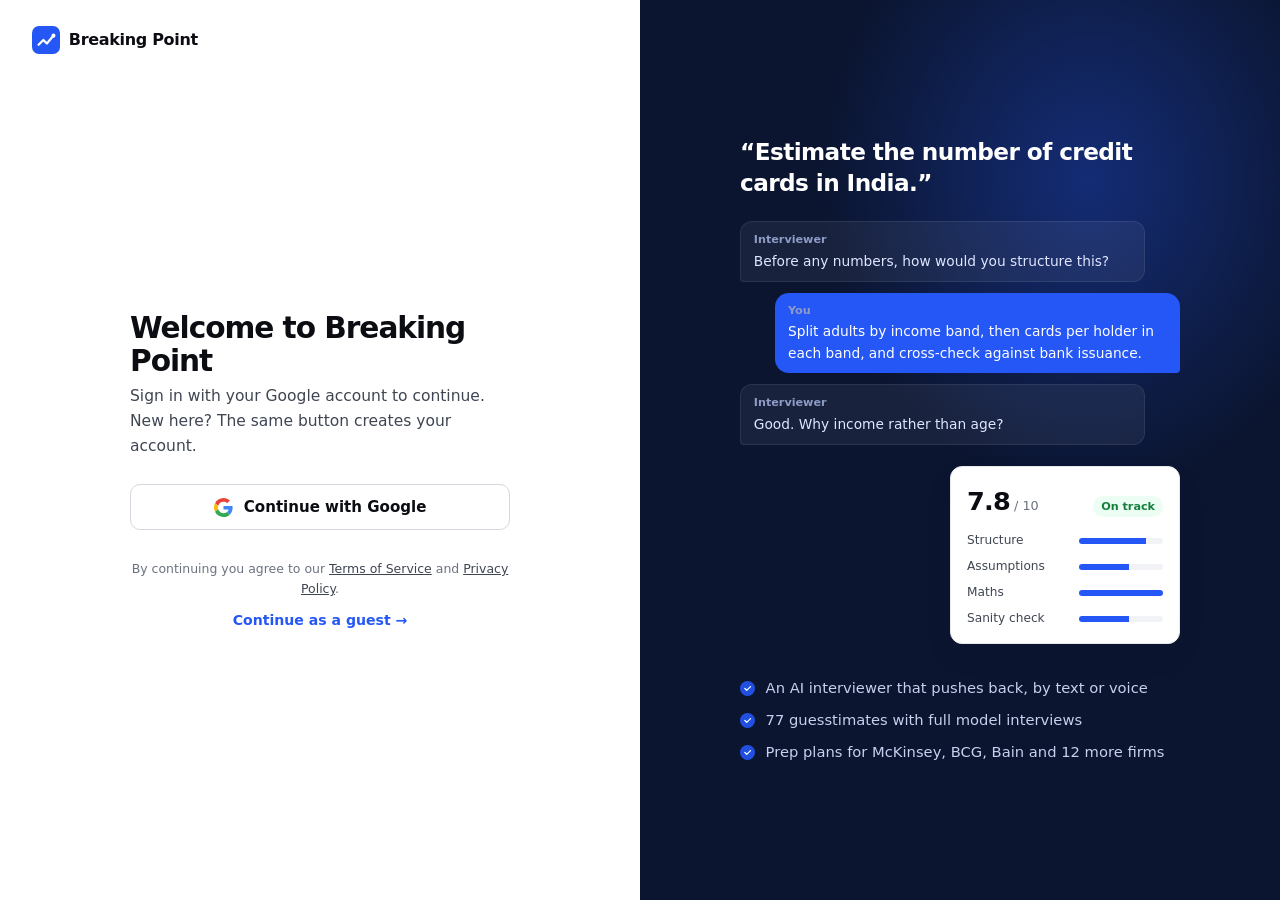
==== index.html @ 8d7461c3 "Add Privacy Policy and Terms of Service pages Public pages (no sign-in needed) for Google's OAuth br" ====
<!doctype html>
<html lang="en">
<head>
  <meta charset="utf-8">
  <meta name="viewport" content="width=device-width, initial-scale=1">
  <title>Breaking Point · Consulting Case Prep</title>
  <meta name="description" content="Learn, practise and rehearse consulting guesstimates, with an AI interviewer powered by your own Gemini API key.">
  <link rel="icon" href="img/favicon.svg" type="image/svg+xml">
  <link rel="stylesheet" href="css/style.css?v=19">
  <script>document.documentElement.classList.add("auth-pending");</script>
  <script src="js/update.js?v=19"></script>
  <script src="js/config.js?v=19"></script>
  <script src="js/track.js?v=19"></script>
</head>
<body>

<header class="site-header">
  <div class="wrap">
    <a class="brand" href="#learn" aria-label="Breaking Point home"><svg class="brand-mark" viewBox="0 0 32 32" aria-hidden="true"><rect width="32" height="32" rx="8" fill="#2457f5"/><path d="M7.5 21.5l5.5-5.5 4 4 7.5-9" fill="none" stroke="#fff" stroke-width="2.6" stroke-linecap="round" stroke-linejoin="round"/><circle cx="24.5" cy="11" r="2.3" fill="#fff"/></svg><span class="brand-name">Breaking Point</span></a>
    <nav class="tabs" aria-label="Sections">
      <a href="#learn" data-tab="learn">Home</a>
      <a href="#bank" data-tab="bank">Questions</a>
      <a href="#ai" data-tab="ai">AI Interview</a>
      <a href="#drill" data-tab="drill">Maths</a>
      <a href="#firms" data-tab="firms">Firms</a>
      <a href="#progress" data-tab="progress">Progress</a>
    </nav>
    <a class="btn header-cta" href="#ai">Start practising</a>
    <div class="user-slot" id="user-slot"></div>
  </div>
</header>

<!-- ============================================================
     SIGN IN / CREATE ACCOUNT (shown before the app; see js/auth.js)
     ============================================================ -->
<section class="auth" id="auth" hidden aria-labelledby="auth-title">
  <div class="auth-main">
    <a class="auth-brand" href="#learn"><svg class="brand-mark" viewBox="0 0 32 32" aria-hidden="true"><rect width="32" height="32" rx="8" fill="#2457f5"/><path d="M7.5 21.5l5.5-5.5 4 4 7.5-9" fill="none" stroke="#fff" stroke-width="2.6" stroke-linecap="round" stroke-linejoin="round"/><circle cx="24.5" cy="11" r="2.3" fill="#fff"/></svg>Breaking Point</a>
    <div class="auth-card">
      <div id="auth-start">
        <h1 id="auth-title">Welcome back</h1>
        <p class="auth-sub" id="auth-sub">Sign in to continue your case prep.</p>
        <p class="auth-msg warn" id="auth-preview">Preview mode: accounts aren&rsquo;t connected on this site yet.</p>
        <div class="auth-social" id="auth-social">
          <button class="social-btn" type="button" data-provider="google">
            <svg viewBox="0 0 48 48" aria-hidden="true"><path fill="#EA4335" d="M24 9.5c3.54 0 6.71 1.22 9.21 3.6l6.85-6.85C35.9 2.38 30.47 0 24 0 14.62 0 6.51 5.38 2.56 13.22l7.98 6.19C12.43 13.72 17.74 9.5 24 9.5z"/><path fill="#4285F4" d="M46.98 24.55c0-1.57-.15-3.09-.38-4.55H24v9.02h12.94c-.58 2.96-2.26 5.48-4.78 7.18l7.73 6c4.51-4.18 7.09-10.36 7.09-17.65z"/><path fill="#FBBC05" d="M10.53 28.59c-.48-1.45-.76-2.99-.76-4.59s.27-3.14.76-4.59l-7.98-6.19C.92 16.46 0 20.12 0 24c0 3.88.92 7.54 2.56 10.78l7.97-6.19z"/><path fill="#34A853" d="M24 48c6.48 0 11.93-2.13 15.89-5.81l-7.73-6c-2.15 1.45-4.92 2.3-8.16 2.3-6.26 0-11.57-4.22-13.47-9.91l-7.98 6.19C6.51 42.62 14.62 48 24 48z"/></svg>
            Continue with Google
          </button>
          <button class="social-btn" type="button" data-provider="facebook">
            <svg viewBox="0 0 24 24" aria-hidden="true"><path fill="#0866FF" d="M9.101 23.691v-7.98H6.627v-3.667h2.474v-1.58c0-4.085 1.848-5.978 5.858-5.978.401 0 .955.042 1.468.103a8.68 8.68 0 0 1 1.141.195v3.325a8.623 8.623 0 0 0-.653-.036 26.805 26.805 0 0 0-.733-.009c-.707 0-1.259.096-1.675.309a1.686 1.686 0 0 0-.679.622c-.258.42-.374.995-.374 1.752v1.297h3.919l-.386 2.103-.287 1.564h-3.246v8.245C19.396 23.238 24 18.179 24 12.044c0-6.627-5.373-12-12-12s-12 5.373-12 12c0 5.628 3.874 10.35 9.101 11.647Z"/></svg>
            Continue with Facebook
          </button>
        </div>
        <div class="auth-or"><span>or</span></div>
        <form class="auth-form" id="auth-form" novalidate>
          <div class="field" id="auth-name-row" hidden>
            <label for="auth-name">Full name</label>
            <input id="auth-name" type="text" autocomplete="name" placeholder="Aditi Sharma">
          </div>
          <div class="field">
            <label for="auth-email">Email</label>
            <input id="auth-email" type="email" autocomplete="email" placeholder="you@college.edu" required>
          </div>
          <button class="btn lg auth-submit" type="submit" id="auth-submit">Continue with email</button>
          <p class="auth-msg" id="auth-msg" hidden></p>
        </form>
        <p class="auth-switch"><span id="auth-switch-text">New to Breaking Point?</span> <button class="linkish" type="button" id="auth-switch">Create an account</button></p>
      </div>

      <div id="auth-code" hidden>
        <button class="back-link linkish" type="button" id="auth-back">&larr; Use a different email</button>
        <h1>Check your email</h1>
        <p class="auth-sub">We sent a verification code to <b id="auth-code-to"></b>. It expires in an hour.</p>
        <div class="otp" id="auth-otp" role="group" aria-label="Verification code"></div>
        <button class="btn lg auth-submit" type="button" id="auth-verify">Verify and continue</button>
        <p class="auth-msg" id="auth-code-msg" hidden></p>
        <p class="auth-switch"><button class="linkish" type="button" id="auth-resend" disabled>Resend code</button></p>
      </div>
    </div>
    <p class="auth-legal">By continuing you agree to our <a href="terms.html">Terms of Service</a> and <a href="privacy.html">Privacy Policy</a>.</p>
    <button class="linkish auth-guest" type="button" id="auth-guest" hidden>Continue as a guest &rarr;</button>
  </div>

  <aside class="auth-side" aria-hidden="true">
    <div class="auth-side-inner">
      <p class="auth-quote">&ldquo;Estimate the number of credit cards in India.&rdquo;</p>
      <div class="demo-chat">
        <div class="demo-msg i"><span>Interviewer</span>Before any numbers, how would you structure this?</div>
        <div class="demo-msg c"><span>You</span>Split adults by income band, then cards per holder in each band, and cross-check against bank issuance.</div>
        <div class="demo-msg i"><span>Interviewer</span>Good. Why income rather than age?</div>
      </div>
      <div class="demo-score">
        <div class="demo-score-top"><b>7.8</b><span>/ 10</span><em>On track</em></div>
        <ul>
          <li><span>Structure</span><i class="p4"></i></li>
          <li><span>Assumptions</span><i class="p3"></i></li>
          <li><span>Maths</span><i class="p5"></i></li>
          <li><span>Sanity check</span><i class="p3"></i></li>
        </ul>
      </div>
      <ul class="auth-points">
        <li>An AI interviewer that pushes back, by text or voice</li>
        <li>77 guesstimates with full model interviews</li>
        <li>Prep plans for McKinsey, BCG, Bain and 12 more firms</li>
      </ul>
    </div>
  </aside>
</section>

<main class="wrap">

<!-- ============================================================
     TAB 1 — LEARN
     ============================================================ -->
<article id="view-learn" class="view">
  <!-- Landing: heading + one card per topic; each topic is its own page in learn/ -->
  <div id="learn-home">
    <section class="hero2">
      <div class="hero2-copy">
        <p class="eyebrow">Consulting case prep</p>
        <h1>Practise the case interview until it feels routine.</h1>
        <p class="lead">Real interview questions, a model answer for every one, and an AI interviewer that questions your structure, challenges your assumptions and scores you on six criteria.</p>
        <div class="cta">
          <a class="btn lg" href="#ai">Start a mock interview</a>
          <a class="btn ghost lg" href="#bank">Browse 77 questions</a>
        </div>
        <div class="hero2-firms">
          <div class="logos-inline" id="logo-wall"></div>
          <span>Prep for McKinsey, BCG, Bain and 12 more firms</span>
        </div>
      </div>
      <div class="hero2-demo" aria-hidden="true">
        <div class="demo-window">
          <div class="demo-bar"><span class="dots"><i></i><i></i><i></i></span><b>Mock interview &middot; Swiggy orders in Delhi</b><span class="demo-timer">08:42</span></div>
          <div class="demo-body">
            <div class="demo-msg i"><span>Interviewer</span>How many orders does Swiggy deliver in Delhi on a typical day?</div>
            <div class="demo-msg c"><span>You</span>I&rsquo;ll size it from the demand side: online-ordering households, times orders per week, times Swiggy&rsquo;s share. Then I&rsquo;ll sanity-check against restaurant capacity.</div>
            <div class="demo-msg i"><span>Interviewer</span>What share of Delhi households order online at all? Justify it.</div>
            <div class="demo-typing"><i></i><i></i><i></i></div>
          </div>
        </div>
        <div class="demo-score floating">
          <div class="demo-score-top"><b>8.2</b><span>/ 10</span><em>Strong</em></div>
          <ul>
            <li><span>Clarification</span><i class="p4"></i></li>
            <li><span>Structure</span><i class="p5"></i></li>
            <li><span>Maths</span><i class="p4"></i></li>
            <li><span>Sanity check</span><i class="p3"></i></li>
          </ul>
        </div>
      </div>
    </section>

    <div class="section-head" id="modules">
      <h2>What&rsquo;s inside</h2>
      <p>Guesstimates, maths drills, firm prep and progress tracking are live today. The other case types are on the way.</p>
    </div>

    <h3 class="mod-group">Case types</h3>
    <ol class="mods">
      <li class="mod is-live">
        <div class="mod-row">
          <span class="mod-n">01</span><span class="mod-ico"><svg viewBox="0 0 24 24" aria-hidden="true"><rect x="5" y="3" width="14" height="18" rx="2"/><path d="M8 7h8M8 11.5h.01M12 11.5h.01M16 11.5h.01M8 15h.01M12 15h.01M16 15v3M8 18h.01M12 18h.01"/></svg></span>
          <div class="mod-text">
            <h3>Guesstimates <span class="badge live">Live</span></h3>
            <p>Size anything, from refrigerators sold in India to taxis in Mumbai. Learn the method, read model interviews, then practise with the AI interviewer.</p>
            <ul class="mod-tags"><li>5 guides</li><li>77 questions</li><li>77 model interviews</li><li>AI interviewer</li><li>Voice mode</li></ul>
          </div>
          <div class="mod-cta">
            <a class="btn" href="learn/introduction.html">Start learning</a>
            <a class="btn ghost" href="#bank">Question bank</a>
          </div>
        </div>
        <nav class="mod-guides" aria-label="Guesstimate guides"><a href="learn/introduction.html"><span>1</span>Introduction</a><a href="learn/frameworks.html"><span>2</span>Frameworks &amp; Approach</a><a href="learn/pro-tips.html"><span>3</span>Pro Tips</a><a href="learn/worked-example.html"><span>4</span>Worked Example</a><a href="learn/numbers.html"><span>5</span>India Numbers Bible</a><a href="#ai" class="ai-link">Practise with AI &rarr;</a></nav>
      </li>
      <li class="mod is-soon">
        <div class="mod-row">
          <span class="mod-n">02</span><span class="mod-ico"><svg viewBox="0 0 24 24" aria-hidden="true"><path d="M3 12h11M10 8l4 4-4 4"/><path d="M14 4h5a1 1 0 0 1 1 1v14a1 1 0 0 1-1 1h-5"/></svg></span>
          <div class="mod-text">
            <h3>Market Entry <span class="badge soon">Coming soon</span></h3>
            <p>Should a company enter a new market, country or segment? Size the opportunity, read the competition and make a go or no-go call.</p>
            <ul class="mod-tags"><li>Entry framework</li><li>Build, buy or partner</li><li>Case library</li><li>AI interviewer</li></ul>
          </div>
        </div>
      </li>
      <li class="mod is-soon">
        <div class="mod-row">
          <span class="mod-n">03</span><span class="mod-ico"><svg viewBox="0 0 24 24" aria-hidden="true"><path d="M4 20V11M10 20V5M16 20v-6M2 20h20"/></svg></span>
          <div class="mod-text">
            <h3>Profitability <span class="badge soon">Coming soon</span></h3>
            <p>Find out why profits fell by breaking the problem into revenue and costs, then drill down to the root cause.</p>
            <ul class="mod-tags"><li>Profit tree</li><li>Revenue vs cost drivers</li><li>Case library</li><li>AI interviewer</li></ul>
          </div>
        </div>
      </li>
      <li class="mod is-soon">
        <div class="mod-row">
          <span class="mod-n">04</span><span class="mod-ico"><svg viewBox="0 0 24 24" aria-hidden="true"><path d="M20.6 13.4l-7.2 7.2a2 2 0 0 1-2.8 0L3 13V3h10l7.6 7.6a2 2 0 0 1 0 2.8z"/><circle cx="7.5" cy="7.5" r="1.5"/></svg></span>
          <div class="mod-text">
            <h3>Pricing <span class="badge soon">Coming soon</span></h3>
            <p>Price a new product or rethink an existing one using cost-based, competitor-based and value-based approaches.</p>
            <ul class="mod-tags"><li>Three pricing lenses</li><li>Willingness to pay</li><li>Case library</li><li>AI interviewer</li></ul>
          </div>
        </div>
      </li>
      <li class="mod is-soon">
        <div class="mod-row">
          <span class="mod-n">05</span><span class="mod-ico"><svg viewBox="0 0 24 24" aria-hidden="true"><path d="M3 17l6-6 4 4 8-8M15 7h6v6"/></svg></span>
          <div class="mod-text">
            <h3>Growth <span class="badge soon">Coming soon</span></h3>
            <p>Grow revenue organically or inorganically: new customers, new products, new channels and new geographies.</p>
            <ul class="mod-tags"><li>Growth levers</li><li>Ansoff matrix</li><li>Case library</li><li>AI interviewer</li></ul>
          </div>
        </div>
      </li>
      <li class="mod is-soon">
        <div class="mod-row">
          <span class="mod-n">06</span><span class="mod-ico"><svg viewBox="0 0 24 24" aria-hidden="true"><circle cx="9" cy="12" r="6"/><circle cx="15" cy="12" r="6"/></svg></span>
          <div class="mod-text">
            <h3>M&amp;A and Due Diligence <span class="badge soon">Coming soon</span></h3>
            <p>Evaluate an acquisition from market attractiveness and target fit to synergies, valuation and deal risks.</p>
            <ul class="mod-tags"><li>Deal framework</li><li>Synergies</li><li>Commercial due diligence</li><li>AI interviewer</li></ul>
          </div>
        </div>
      </li>
      <li class="mod is-soon">
        <div class="mod-row">
          <span class="mod-n">07</span><span class="mod-ico"><svg viewBox="0 0 24 24" aria-hidden="true"><path d="M9 18h6M10 21h4M12 3a6 6 0 0 0-4 10.5c.7.7 1 1.5 1 2.5h6c0-1 .3-1.8 1-2.5A6 6 0 0 0 12 3z"/></svg></span>
          <div class="mod-text">
            <h3>Unconventional Cases <span class="badge soon">Coming soon</span></h3>
            <p>Public sector, social impact, operations and the open-ended problems that don&rsquo;t fit a standard framework.</p>
            <ul class="mod-tags"><li>First-principles structuring</li><li>Creative brainstorming</li><li>Case library</li><li>AI interviewer</li></ul>
          </div>
        </div>
      </li>
    </ol>

    <h3 class="mod-group">Skill builders</h3>
    <ol class="mods">
      <li class="mod is-live">
        <div class="mod-row">
          <span class="mod-n">08</span><span class="mod-ico"><svg viewBox="0 0 24 24" aria-hidden="true"><path d="M7 4v6M4 7h6M14 7h6M5 15l4 4M9 15l-4 4M14 16h6M14 19h6"/></svg></span>
          <div class="mod-text">
            <h3>Mental Maths Driller <span class="badge live">Live</span></h3>
            <p>Timed, adaptive drills for the arithmetic interviews actually test, in lakh and crore as well as millions. Difficulty rises as you get faster.</p>
            <ul class="mod-tags"><li>6 skills</li><li>Adaptive levels</li><li>Sprint &amp; sets</li><li>Lakh / crore units</li><li>Method tips</li></ul>
          </div>
          <div class="mod-cta"><a class="btn" href="#drill">Start a drill</a></div>
        </div>
      </li>
    </ol>

    <h3 class="mod-group">Your prep</h3>
    <ol class="mods">
      <li class="mod is-live">
        <div class="mod-row">
          <span class="mod-n">09</span><span class="mod-ico"><svg viewBox="0 0 24 24" aria-hidden="true"><path d="M4 21V5a1 1 0 0 1 1-1h9a1 1 0 0 1 1 1v16M15 9h4a1 1 0 0 1 1 1v11M2 21h20M8 8h3M8 12h3M8 16h3"/></svg></span>
          <div class="mod-text">
            <h3>Firm-Specific Prep <span class="badge live">Live</span></h3>
            <p>Pick your target firm: its interview format, what it screens for, a week-by-week plan built around your interview date, and AI mocks run in that firm&rsquo;s style.</p>
            <ul class="mod-tags"><li>15 firms</li><li>Personal prep plan</li><li>Firm-style AI mocks</li></ul>
            <div class="mod-logos" id="mod-logos"></div>
          </div>
          <div class="mod-cta"><a class="btn" href="#firms">Choose your firm</a></div>
        </div>
      </li>
      <li class="mod is-live">
        <div class="mod-row">
          <span class="mod-n">10</span><span class="mod-ico"><svg viewBox="0 0 24 24" aria-hidden="true"><circle cx="12" cy="12" r="9"/><path d="M12 3a9 9 0 0 1 9 9h-9z"/></svg></span>
          <div class="mod-text">
            <h3>Track Your Progress <span class="badge live">Live</span></h3>
            <p>Every mock, drill and model interview in one dashboard: a readiness score, score trends by criterion, an activity streak and what to work on next.</p>
            <ul class="mod-tags"><li>Readiness score</li><li>Score trends</li><li>Weakest-area coaching</li><li>Private to your browser</li></ul>
          </div>
          <div class="mod-cta"><a class="btn" href="#progress">Open dashboard</a></div>
        </div>
      </li>
    </ol>

    <div class="section-head">
      <h2>How it compares</h2>
      <p>What preparing usually looks like, and what changes here.</p>
    </div>
    <div class="compare-table box">
      <table>
        <thead><tr><th></th><th>Typical case prep</th><th class="us">Breaking Point</th></tr></thead>
        <tbody>
          <tr><th>Mock interviews</th><td>Book a peer or pay a coach per session</td><td class="us">An AI interviewer on demand, by text or voice, that pushes back like a real one</td></tr>
          <tr><th>Feedback</th><td>Depends on who you practise with</td><td class="us">A consistent scorecard on six criteria, with a model solution path</td></tr>
          <tr><th>Firm prep</th><td>Generic articles</td><td class="us">Mocks in the firm&rsquo;s own style and a plan built around your interview date</td></tr>
          <tr><th>Maths practice</th><td>Fixed worksheets</td><td class="us">Adaptive drills in lakh, crore and millions that get harder as you improve</td></tr>
          <tr><th>India context</th><td>Mostly US and European examples</td><td class="us">Indian questions, firms and a sourced India Numbers Bible</td></tr>
          <tr><th>Progress</th><td>Hard to tell if you&rsquo;re ready</td><td class="us">A readiness score and a clear next step after every session</td></tr>
          <tr><th>Cost and privacy</th><td>Subscriptions; your data on their servers</td><td class="us">Free with your own Gemini key; your data stays in your browser</td></tr>
        </tbody>
      </table>
    </div>

    <section class="cta-band">
      <div>
        <h2>Ready for a mock interview?</h2>
        <p>Bring a free Gemini API key and start in two minutes.</p>
      </div>
      <a class="btn lg" href="#ai">Start practising</a>
    </section>
  </div>

</article>

<!-- ============================================================
     TAB 2 — QUESTION BANK
     ============================================================ -->
<article id="view-bank" class="view" hidden>
  <h1>Question Bank</h1>
  <p class="subtitle">77 guesstimates asked in consulting interviews, each with a full model interview. Filter by difficulty, industry, approach or firm, read how a strong candidate solves it, then practise it with the AI interviewer.</p>

  <div class="filters" role="search">
    <div class="field search">
      <label for="f-search">Search</label>
      <input id="f-search" type="search" placeholder="e.g. petrol, airport, diapers" autocomplete="off">
    </div>
    <div class="field diff-field">
      <span class="label">Difficulty</span>
      <div class="chips" id="f-difficulty"></div>
    </div>
    <div class="field">
      <label for="f-industry">Industry</label>
      <select id="f-industry"></select>
    </div>
    <div class="field">
      <label for="f-type">Type</label>
      <select id="f-type"></select>
    </div>
    <div class="field">
      <label for="f-approach">Approach</label>
      <select id="f-approach"></select>
    </div>
    <div class="field">
      <label for="f-firm">Asked at</label>
      <select id="f-firm"></select>
    </div>
  </div>

  <div class="result-meta">
    <span id="result-count"></span>
    <button class="linkish" id="f-clear" type="button">Clear filters</button>
  </div>

  <ul class="qlist" id="qlist"></ul>

  <!-- Model interview reader (opened via #bank/<id>) -->
  <div class="reader" id="reader" hidden>
    <div class="reader-backdrop" data-close></div>
    <div class="reader-panel" role="dialog" aria-modal="true" aria-labelledby="reader-title">
      <header class="reader-head">
        <div class="reader-titles">
          <p class="reader-kicker" id="reader-kicker"></p>
          <h2 id="reader-title"></h2>
          <p class="reader-meta" id="reader-meta"></p>
        </div>
        <button class="icon-btn reader-close" type="button" data-close aria-label="Close transcript">
          <svg viewBox="0 0 24 24" aria-hidden="true"><path d="M6 6l12 12M18 6L6 18"/></svg>
        </button>
      </header>
      <div class="reader-body" id="reader-body" tabindex="-1"></div>
      <footer class="reader-foot">
        <button class="btn ghost" type="button" id="reader-prev">&larr; Previous</button>
        <a class="btn" id="reader-practise" href="#ai">Practise this with AI</a>
        <button class="btn ghost" type="button" id="reader-next">Next &rarr;</button>
      </footer>
    </div>
  </div>
</article>

<!-- ============================================================
     TAB 3 — AI MODE
     ============================================================ -->
<article id="view-ai" class="view" hidden>
  <h1>AI Mode</h1>
  <p class="subtitle">Rehearse any guesstimate with an AI interviewer that questions your structure, pushes back on assumptions and scores you at the end.</p>

  <!-- Step 1: connect a Gemini key (shown until a key is saved) -->
  <section id="ai-setup" aria-labelledby="ai-setup-title">
    <h2 id="ai-setup-title">First, get your free Gemini API key</h2>
    <p>AI Mode runs on Google&rsquo;s Gemini using your own free key. It takes about two minutes, and you only do it once per browser.</p>

    <ol class="setup-steps">
      <li class="box">
        <span class="step-n">1</span>
        <svg class="step-ico" viewBox="0 0 48 48" aria-hidden="true"><rect x="4" y="8" width="40" height="32" rx="3"/><path d="M4 16 H44"/><circle cx="9" cy="12" r="1.3"/><circle cx="14" cy="12" r="1.3"/><path d="M16 28 H32 M26 22 L32 28 L26 34"/></svg>
        <h3>Visit Google AI Studio</h3>
        <p>Open the API keys page in a new tab.</p>
        <a class="btn" href="https://aistudio.google.com/apikey" target="_blank" rel="noopener">Open aistudio.google.com &#8599;</a>
      </li>
      <li class="box">
        <span class="step-n">2</span>
        <svg class="step-ico" viewBox="0 0 48 48" aria-hidden="true"><circle cx="24" cy="17" r="8"/><path d="M10 40 a14 14 0 0 1 28 0"/></svg>
        <h3>Sign in</h3>
        <p>Use any Google account. If it&rsquo;s your first visit, accept the terms of service.</p>
      </li>
      <li class="box">
        <span class="step-n">3</span>
        <svg class="step-ico" viewBox="0 0 48 48" aria-hidden="true"><circle cx="16" cy="24" r="8"/><path d="M24 24 H42 M36 24 V31 M42 24 V29"/></svg>
        <h3>Find your API key</h3>
        <p>Click <strong>Create API key</strong> (pick the default project if asked). If you already have one, it&rsquo;s listed on the same page.</p>
      </li>
      <li class="box">
        <span class="step-n">4</span>
        <svg class="step-ico" viewBox="0 0 48 48" aria-hidden="true"><rect x="14" y="6" width="24" height="30" rx="2"/><rect x="8" y="12" width="24" height="30" rx="2"/><path d="M14 22 H26 M14 28 H26 M14 34 H22"/></svg>
        <h3>Copy &amp; paste it here</h3>
        <p>Copy the key (it starts with <code>AIza</code>), paste it below and click <strong>Connect</strong>.</p>
      </li>
    </ol>

    <div class="connect box">
      <div class="key-row">
        <div class="field">
          <label for="api-key">Paste your Gemini API key</label>
          <input id="api-key" type="password" placeholder="AIza&hellip;" autocomplete="off" spellcheck="false">
        </div>
        <button class="btn ghost" id="key-toggle" type="button">Show</button>
        <button class="btn" id="key-save" type="button">Connect</button>
        <button class="btn ghost" id="key-cancel" type="button" hidden>Back to interview</button>
      </div>
      <p class="status" id="key-status"></p>
      <p class="note">Your key is saved only in this browser, and your answers go straight from your browser to Google. Nothing passes through our servers. Treat the key like a password; you can revoke it from AI Studio any time.</p>
    </div>
  </section>

  <!-- Step 2: the interview -->
  <section class="chat-shell" id="ai-chat" hidden aria-label="Practice interview">
    <aside class="picker-panel" id="picker-panel" aria-label="Pick a guesstimate">
      <div class="side-top">
        <a class="side-brand" href="#learn"><svg class="brand-mark" viewBox="0 0 32 32" aria-hidden="true"><rect width="32" height="32" rx="8" fill="#2457f5"/><path d="M7.5 21.5l5.5-5.5 4 4 7.5-9" fill="none" stroke="#fff" stroke-width="2.6" stroke-linecap="round" stroke-linejoin="round"/><circle cx="24.5" cy="11" r="2.3" fill="#fff"/></svg>Breaking Point</a>
        <nav class="side-nav" aria-label="Sections">
          <a href="#learn">Home</a>
          <a href="#bank">Questions</a>
          <a href="#ai" aria-current="page">AI Interview</a>
        </nav>
      </div>
      <div class="picker-head">
        <h2>Pick a guesstimate</h2>
        <input id="pick-search" type="search" placeholder="Search questions, firms, cities" autocomplete="off">
        <div class="chips" id="pick-diff"></div>
        <p class="pick-count" id="pick-count"></p>
      </div>
      <ul class="pick-list" id="pick-list"></ul>
      <div class="side-foot">
        <div class="row"><button class="btn ghost" id="pick-random" type="button">Surprise me</button></div>
        <div class="row"><span class="ok-dot" aria-hidden="true"></span> Gemini connected</div>
        <label class="model-pick">Interviewer
          <select id="firm-style"></select>
        </label>
        <label class="model-pick">Model
          <input id="model" type="text" list="model-options" spellcheck="false">
          <datalist id="model-options">
            <option value="gemini-2.5-flash">
            <option value="gemini-2.5-flash-lite">
            <option value="gemini-2.5-pro">
          </datalist>
        </label>
        <div class="row">
          <button class="linkish" id="key-change" type="button">Change key</button>
          <button class="linkish" id="key-clear" type="button">Remove key</button>
        </div>
      </div>
    </aside>

    <div class="chat-window">
      <header class="chat-head">
        <button class="icon-btn" id="picker-toggle" type="button" aria-controls="picker-panel" aria-expanded="false" aria-label="Open question list"><svg viewBox="0 0 24 24" aria-hidden="true"><path d="M4 7h16M4 12h16M4 17h16"/></svg></button>
        <div class="chat-q">
          <p class="chat-q-title" id="chat-q-title">Choose a question to begin</p>
          <p class="chat-q-meta" id="chat-q-meta">Pick from the list, or use &ldquo;Practise with AI&rdquo; in the Question Bank.</p>
        </div>
        <div class="chat-ctrl">
          <span class="timer" id="timer" title="Time since the interview started" hidden>00:00</span>
          <button class="btn" id="ai-start" type="button" disabled>Start interview</button>
        </div>
      </header>

      <div class="messages" id="messages" aria-live="polite">
        <div class="thread" id="chat">
          <div class="empty-chat" id="empty-chat">
            <p class="lg">How it works</p>
            <ol>
              <li>Pick a guesstimate and press <strong>Start interview</strong>.</li>
              <li>Ask clarifying questions, then lay out your structure.</li>
              <li>Walk through assumptions and maths; expect push-back.</li>
              <li>Press <strong>Finish &amp; get feedback</strong> for a full scorecard.</li>
            </ol>
            <button class="btn" type="button" id="empty-browse">Browse questions</button>
          </div>
        </div>
      </div>

      <form class="composer" id="composer">
        <div class="composer-inner">
          <div class="quick">
            <button class="chip" type="button" id="ai-hint" disabled>Ask for a hint</button>
            <button class="chip" type="button" id="ai-feedback" disabled>Finish &amp; get feedback</button>
          </div>
          <div class="compose-row">
            <textarea id="ai-input" rows="1" placeholder="Start an interview to reply&hellip;" disabled></textarea>
            <button class="voice-btn" type="button" id="ai-voice" disabled aria-label="Start a voice interview" title="Voice interview: speak with the interviewer">
              <svg viewBox="0 0 24 24" aria-hidden="true"><path d="M4 10v4M8 7v10M12 4v16M16 7v10M20 10v4"/></svg>
            </button>
            <button class="send" type="submit" id="ai-send" disabled aria-label="Send"><svg viewBox="0 0 24 24" aria-hidden="true"><path d="M12 19V5M5 12l7-7 7 7"/></svg></button>
          </div>
          <p class="hint-line" id="hint-line"><kbd>Enter</kbd> to send &middot; <kbd>Shift</kbd> + <kbd>Enter</kbd> for a new line &middot; <span id="voice-hint-text">tap the waveform for a spoken interview</span></p>
        </div>
      </form>

      <!-- Voice interview: replaces the composer while active -->
      <div class="voice-bar" id="voice-bar" hidden aria-live="polite">
        <button class="orb" type="button" id="voice-orb" data-state="idle" aria-label="Tap to talk">
          <span class="orb-ring" aria-hidden="true"></span>
          <svg viewBox="0 0 24 24" aria-hidden="true"><rect x="9" y="3" width="6" height="11" rx="3"/><path d="M5.5 11a6.5 6.5 0 0 0 13 0M12 17.5V21"/></svg>
        </button>
        <div class="voice-info">
          <p class="voice-state" id="voice-state">Starting…</p>
          <p class="voice-live" id="voice-live"></p>
        </div>
        <div class="voice-actions">
          <button class="chip" type="button" id="voice-hint">Hint</button>
          <button class="chip" type="button" id="voice-finish">Finish &amp; feedback</button>
          <button class="btn ghost" type="button" id="voice-end">End voice</button>
        </div>
      </div>
    </div>
  </section>
</article>

<!-- ============================================================
     MATHS DRILLER · FIRM PREP · PROGRESS (rendered by their scripts)
     ============================================================ -->
<article id="view-drill" class="view" hidden><div id="drill-root"></div></article>
<article id="view-firms" class="view" hidden><div id="firms-root"></div></article>
<article id="view-progress" class="view" hidden><div id="progress-root"></div></article>
<article id="view-admin" class="view" hidden><div id="admin-root"></div></article>

</main>

<footer>
  <div class="wrap">
    <span class="foot-brand"><svg class="brand-mark" width="22" height="22" viewBox="0 0 32 32" aria-hidden="true"><rect width="32" height="32" rx="8" fill="#2457f5"/><path d="M7.5 21.5l5.5-5.5 4 4 7.5-9" fill="none" stroke="#fff" stroke-width="2.6" stroke-linecap="round" stroke-linejoin="round"/><circle cx="24.5" cy="11" r="2.3" fill="#fff"/></svg>Breaking Point <span class="muted" style="font-weight:400">&middot; Consulting Case Prep</span></span>
    <nav class="foot-links" aria-label="Footer">
      <a href="learn/introduction.html">Guesstimates</a>
      <a href="#bank">Questions</a>
      <a href="#ai">AI Interview</a>
      <a href="#drill">Maths</a>
      <a href="#firms">Firms</a>
      <a href="#progress">Progress</a>
      <a href="privacy.html">Privacy</a>
      <a href="terms.html">Terms</a>
    </nav>
  </div>
</footer>

<script src="data/questions.js?v=19"></script>
<script src="data/transcripts-1.js?v=19"></script>
<script src="data/transcripts-2.js?v=19"></script>
<script src="data/transcripts-3.js?v=19"></script>
<script src="data/transcripts-4.js?v=19"></script>
<script src="data/firms.js?v=19"></script>
<script src="js/app.js?v=19"></script>
<script src="js/bank.js?v=19"></script>
<script src="js/ai.js?v=19"></script>
<script src="js/drill.js?v=19"></script>
<script src="js/firms.js?v=19"></script>
<script src="js/progress.js?v=19"></script>
<script src="js/home.js?v=19"></script>
<script src="js/vendor/supabase.js?v=19"></script>
<script src="js/auth.js?v=19"></script>
<script src="js/admin.js?v=19"></script>
</body>
</html>
---- css/style.css ----
/* =====================================================================
   Breaking Point — Consulting Case Prep
   Design system: crisp white canvas, Inter throughout, one confident blue
   accent, soft borders and shadows, generous spacing. Phone and tablet
   adjustments live in the media queries at the end.
   ===================================================================== */

@font-face {
  font-family: "Inter";
  src: url("../fonts/inter-latin-wght-normal.woff2") format("woff2-variations"),
       url("../fonts/inter-latin-wght-normal.woff2") format("woff2");
  font-weight: 100 900; font-style: normal; font-display: swap;
}

:root {
  /* Neutrals */
  --bg: #ffffff;
  --bg-subtle: #f7f8fa;
  --bg-muted: #f1f3f6;
  --border: #e6e8ec;
  --border-strong: #d4d8df;
  --text: #0b0d12;
  --text-2: #3f4652;
  --text-3: #6b7280;

  /* Brand */
  --accent: #2457f5;
  --accent-hover: #1b47d8;
  --accent-ink: #14286b;
  --accent-soft: #edf2ff;
  --accent-soft-2: #d9e3ff;

  /* Status */
  --easy: #15803d;
  --medium: #b45309;
  --hard: #dc2626;

  /* Shape */
  --r-sm: 8px;
  --r: 10px;
  --r-lg: 12px;
  --shadow-sm: 0 0 #0000;
  --shadow: 0 1px 3px rgba(16, 24, 40, 0.06), 0 6px 16px rgba(16, 24, 40, 0.06);
  --shadow-lg: 0 12px 40px rgba(16, 24, 40, 0.14);

  --font: "Inter", ui-sans-serif, system-ui, -apple-system, "Segoe UI", Roboto, Helvetica, Arial, sans-serif;
  --mono: ui-monospace, "SF Mono", Menlo, Consolas, monospace;
  --header-h: 64px;
  --measure: 44rem;

  /* Aliases used by inline styles and scripts */
  --ink: var(--text);
  --paper: var(--bg);
  --muted: var(--text-2);
  --faint: var(--text-3);
  --rule: var(--border);
  --panel: var(--bg-subtle);
  --panel-strong: var(--bg-muted);
  --card: var(--bg);
  --ui: var(--font);
  --serif: var(--font);
}

*, *::before, *::after { box-sizing: border-box; }
[hidden] { display: none !important; }
html { -webkit-text-size-adjust: 100%; }
body {
  margin: 0; background: var(--bg); color: var(--text);
  font-family: var(--font); font-size: 16px; line-height: 1.6;
  font-feature-settings: "cv11", "ss01"; -webkit-font-smoothing: antialiased; -moz-osx-font-smoothing: grayscale;
}
img, svg { max-width: 100%; }
a { color: var(--accent); text-decoration: none; }
a:hover { color: var(--accent-hover); }
::selection { background: var(--accent-soft-2); }
::placeholder { color: var(--text-3); opacity: 1; }
:focus-visible { outline: 2px solid var(--accent); outline-offset: 2px; border-radius: 4px; }

h1, h2, h3, h4 { color: var(--text); font-weight: 700; letter-spacing: -0.02em; margin: 0; }
h1 { font-size: 2.6rem; line-height: 1.1; letter-spacing: -0.035em; }
h2 { font-size: 1.6rem; line-height: 1.25; margin: 2.6rem 0 0.8rem; }
h3 { font-size: 1.15rem; line-height: 1.35; margin: 1.6rem 0 0.5rem; }
h4 { font-size: 0.78rem; font-weight: 600; letter-spacing: 0.06em; text-transform: uppercase; color: var(--text-3); margin: 0 0 0.4rem; }
p { margin: 0.8rem 0; max-width: var(--measure); color: var(--text-2); }
ul, ol { color: var(--text-2); padding-left: 1.3rem; max-width: var(--measure); }
li { margin: 0.25rem 0; }
strong, b { color: var(--text); font-weight: 600; }
em { font-style: italic; }
code, kbd { font-family: var(--mono); font-size: 0.86em; }
kbd { border: 1px solid var(--border); border-bottom-width: 2px; border-radius: 5px; padding: 0 0.35em; background: var(--bg-subtle); color: var(--text-2); }
.muted { color: var(--text-3); }

.wrap { max-width: 1180px; margin: 0 auto; padding: 0 28px; }
article { padding: 2.8rem 0 5rem; }

p.subtitle { font-size: 1.15rem; line-height: 1.6; color: var(--text-2); margin: 0.8rem 0 2rem; max-width: 40rem; }
.note { font-size: 0.92rem; line-height: 1.55; color: var(--text-3); }

/* ---------- Buttons, chips, fields ---------- */

.btn {
  display: inline-flex; align-items: center; justify-content: center; gap: 0.4rem;
  font: 600 0.92rem/1.2 var(--font); letter-spacing: -0.005em;
  color: #fff; background: var(--accent); border: 1px solid var(--accent);
  padding: 0.6rem 1rem; border-radius: var(--r-sm); cursor: pointer; white-space: nowrap;
  box-shadow: var(--shadow-sm); transition: background 0.15s, border-color 0.15s, box-shadow 0.15s, transform 0.05s;
}
a.btn, a.btn:hover { color: #fff; }
.btn:hover { background: var(--accent-hover); border-color: var(--accent-hover); }
.btn:active { transform: translateY(1px); }
.btn.ghost, a.btn.ghost { color: var(--text); background: var(--bg); border-color: var(--border-strong); }
.btn.ghost:hover, a.btn.ghost:hover { color: var(--text); background: var(--bg-subtle); border-color: var(--text-3); }
.btn.lg { padding: 0.8rem 1.3rem; font-size: 1rem; border-radius: 10px; }
.btn:disabled { opacity: 0.45; cursor: not-allowed; box-shadow: none; }
.linkish { font: 600 0.9rem var(--font); background: none; border: 0; padding: 0; color: var(--accent); cursor: pointer; }
.linkish:hover { color: var(--accent-hover); text-decoration: underline; }

.chips { display: flex; gap: 0.4rem; flex-wrap: wrap; }
.chip {
  font: 500 0.86rem/1.2 var(--font); color: var(--text-2); background: var(--bg);
  border: 1px solid var(--border-strong); border-radius: 999px; padding: 0.4rem 0.8rem; cursor: pointer;
  transition: background 0.15s, border-color 0.15s, color 0.15s;
}
.chip:hover { border-color: var(--text-3); color: var(--text); }
.chip[aria-pressed="true"] { background: var(--text); border-color: var(--text); color: #fff; }
.chip:disabled { opacity: 0.45; cursor: not-allowed; }

.field { display: flex; flex-direction: column; gap: 0.35rem; min-width: 0; }
.field label, .field .label { font: 600 0.78rem var(--font); color: var(--text-2); }
input[type="text"], input[type="search"], input[type="password"], input[type="email"], input:not([type]), select {
  font: 400 0.95rem var(--font); color: var(--text); background: var(--bg);
  border: 1px solid var(--border-strong); border-radius: var(--r-sm); padding: 0.6rem 0.75rem; width: 100%;
  outline: none; box-shadow: var(--shadow-sm); transition: border-color 0.15s, box-shadow 0.15s;
}
input:focus, select:focus { border-color: var(--accent); box-shadow: 0 0 0 3px var(--accent-soft-2); }
select {
  appearance: none; -webkit-appearance: none; cursor: pointer; padding-right: 2rem;
  background-image: url("data:image/svg+xml,%3Csvg xmlns='http://www.w3.org/2000/svg' width='12' height='12' viewBox='0 0 24 24' fill='none' stroke='%236b7280' stroke-width='2.5' stroke-linecap='round' stroke-linejoin='round'%3E%3Cpath d='M6 9l6 6 6-6'/%3E%3C/svg%3E");
  background-repeat: no-repeat; background-position: right 0.7rem center;
}
.status { font-size: 0.9rem; color: var(--text-3); min-height: 1.4rem; margin: 0.6rem 0 0.2rem; }
.status.ok { color: var(--easy); }
.status.err { color: var(--hard); }

.diff { font: 600 0.78rem var(--font); display: inline-flex; align-items: center; gap: 0.3rem; padding: 0.15rem 0.55rem; border-radius: 999px; }
.diff::before { content: ""; width: 6px; height: 6px; border-radius: 50%; background: currentColor; }
.diff.easy { color: var(--easy); background: #ecfdf3; }
.diff.medium { color: var(--medium); background: #fff7ed; }
.diff.hard { color: var(--hard); background: #fef2f2; }

/* ---------- Header ---------- */

.site-header {
  position: sticky; top: 0; z-index: 30;
  background: rgba(255, 255, 255, 0.82); backdrop-filter: saturate(180%) blur(12px); -webkit-backdrop-filter: saturate(180%) blur(12px);
  border-bottom: 1px solid var(--border);
}
.site-header .wrap { display: flex; align-items: center; gap: 2rem; height: 64px; }
.brand { display: inline-flex; align-items: center; gap: 0.6rem; color: var(--text); font-weight: 700; font-size: 1.05rem; letter-spacing: -0.02em; white-space: nowrap; }
.brand:hover { color: var(--text); }
.brand small { display: none; }
.brand-mark { width: 28px; height: 28px; flex: none; }
.tabs { display: flex; gap: 0.25rem; }
.tabs a { font-weight: 500; font-size: 0.92rem; color: var(--text-2); padding: 0.45rem 0.8rem; border-radius: var(--r-sm); transition: background 0.15s, color 0.15s; }
.tabs a:hover { color: var(--text); background: var(--bg-subtle); }
.tabs a[aria-current="page"] { color: var(--text); background: var(--bg-muted); }
.header-cta { margin-left: auto; }

/* ---------- Footer ---------- */

footer { border-top: 1px solid var(--border); background: var(--bg-subtle); color: var(--text-3); font-size: 0.88rem; padding: 2rem 0; }
footer .wrap { display: flex; justify-content: space-between; align-items: center; gap: 1rem; flex-wrap: wrap; }
footer a { color: var(--text-2); }
footer a:hover { color: var(--text); }
.foot-brand { display: inline-flex; align-items: center; gap: 0.5rem; color: var(--text); font-weight: 600; }
.foot-links { display: flex; flex-wrap: wrap; gap: 0.5rem 1.4rem; }

/* ---------- Landing (Learn tab) ---------- */

.section-head { margin: 4.5rem 0 1.5rem; }
.section-head .kicker { font: 600 0.82rem var(--font); color: var(--accent); margin: 0 0 0.4rem; }
.section-head h2 { margin: 0; font-size: 1.6rem; letter-spacing: -0.03em; }
.section-head p { margin: 0.5rem 0 0; }

.learn-cards { list-style: none; padding: 0; margin: 0; max-width: none; display: grid; grid-template-columns: repeat(3, minmax(0, 1fr)); gap: 1rem; }
.learn-cards li { margin: 0; }
.learn-cards a {
  display: flex; flex-direction: column; height: 100%; padding: 1.4rem; color: var(--text);
  border: 1px solid var(--border); border-radius: var(--r-lg); background: var(--bg); box-shadow: var(--shadow-sm);
  transition: border-color 0.15s, box-shadow 0.15s, transform 0.15s;
}
.learn-cards a:hover { border-color: var(--accent-soft-2); box-shadow: var(--shadow); transform: translateY(-2px); color: var(--text); }
.learn-cards .n { font: 700 0.8rem var(--font); color: var(--accent); background: var(--accent-soft); width: 28px; height: 28px; border-radius: 8px; display: inline-flex; align-items: center; justify-content: center; }
.learn-cards .t { font-size: 1.12rem; font-weight: 700; letter-spacing: -0.02em; margin: 0.9rem 0 0.35rem; }
.learn-cards .d { font-size: 0.94rem; color: var(--text-2); line-height: 1.55; flex: 1; }
.learn-cards .go { font-weight: 600; font-size: 0.9rem; color: var(--accent); margin-top: 1rem; }

.cta-band { margin: 4.5rem 0 0; padding: 2.4rem; border-radius: 20px; background: var(--accent-ink); display: flex; align-items: center; justify-content: space-between; gap: 1.5rem; flex-wrap: wrap; }
.cta-band h2 { color: #fff; margin: 0; font-size: 1.6rem; }
.cta-band p { color: #c3cff8; margin: 0.4rem 0 0; }
.cta-band .btn { background: #fff; color: var(--accent-ink); border-color: #fff; }
.cta-band .btn:hover { background: var(--accent-soft); color: var(--accent-ink); }

/* ---------- Learn pages ---------- */

.learn-page { max-width: 60rem; }
.crumbs { font-size: 0.88rem; color: var(--text-3); margin: 0 0 1rem; }
.crumbs a { color: var(--text-3); }
.crumbs a:hover { color: var(--text); }
.crumbs span[aria-hidden] { margin: 0 0.4rem; }
.section-links { list-style: none; padding: 4px; margin: 0 0 2.2rem; max-width: 100%; display: inline-flex; flex-wrap: wrap; gap: 2px; background: var(--bg-muted); border-radius: 10px; }
.section-links li { margin: 0; }
.section-links a { display: inline-flex; align-items: center; gap: 0.45rem; font-weight: 500; font-size: 0.88rem; color: var(--text-2); padding: 0.4rem 0.8rem; border-radius: 7px; }
.section-links a:hover { color: var(--text); }
.section-links a[aria-current="page"] { background: var(--bg); color: var(--text); box-shadow: var(--shadow-sm); }
.section-links .n { font-size: 0.75rem; color: var(--text-3); font-variant-numeric: tabular-nums; }
.learn-page > h1 { margin-top: 0; }
.jump { display: flex; flex-wrap: wrap; gap: 0.4rem; margin: 1.2rem 0 0.5rem; }
.jump a { font-size: 0.85rem; font-weight: 500; color: var(--text-2); border: 1px solid var(--border); border-radius: 999px; padding: 0.3rem 0.75rem; }
.jump a:hover { border-color: var(--accent); color: var(--accent); }

.box { background: var(--bg); border: 1px solid var(--border); border-radius: var(--r-lg); padding: 1.4rem 1.5rem; box-shadow: var(--shadow-sm); }
.box > h2:first-child, .box > h3:first-child { margin-top: 0; }
.box p { max-width: none; }
.duo { display: grid; grid-template-columns: repeat(2, minmax(0, 1fr)); gap: 1rem; margin: 1.5rem 0 1rem; }
.duo h2 { font-size: 1.15rem; margin: 0 0 0.4rem; }
.duo p { margin: 0; }

.fw { background: var(--bg); border: 1px solid var(--border); border-radius: var(--r-lg); padding: 1.6rem 1.7rem 1.2rem; margin: 1.4rem 0 0; box-shadow: var(--shadow-sm); scroll-margin-top: 90px; }
.fw > h3 { margin: 0 0 0.2rem; font-size: 1.3rem; }
.fw > h3 a { color: var(--text); }
.fw-grid { display: grid; grid-template-columns: 1fr 1fr; gap: 1rem; margin: 1rem 0; }
.fw-grid p, .fw-grid ul { margin: 0; max-width: none; font-size: 0.97rem; }
.fw-when { background: var(--accent-soft); border-radius: var(--r); padding: 1rem 1.1rem; }
.fw-when h4 { color: var(--accent); }
.fw-when p { color: var(--accent-ink); }
.fw-example h4 { margin-top: 1rem; }
.fw-example p, .fw-example li { font-size: 0.97rem; }
.compare { display: grid; grid-template-columns: 1fr 1fr; gap: 1rem; margin: 0.6rem 0; }
.compare > div { background: var(--bg-subtle); border-radius: var(--r); padding: 1rem 1.1rem; }
.compare p { font-size: 0.95rem; margin: 0.3rem 0; max-width: none; }
.label-sc { font: 700 0.76rem var(--font) !important; letter-spacing: 0.05em; text-transform: uppercase; color: var(--text) !important; }
.formula { font-family: var(--mono); font-size: 0.92rem; background: var(--bg-subtle); border: 1px solid var(--border); border-radius: var(--r-sm); padding: 0.5rem 0.75rem; display: inline-block; color: var(--text); }
.checklist { display: flex; flex-wrap: wrap; gap: 0.4rem; list-style: none; padding: 0; margin: 0.4rem 0 0; max-width: none; }
.checklist li { margin: 0; border: 1px solid var(--border); border-radius: 999px; padding: 0.25rem 0.75rem; font-size: 0.86rem; color: var(--text-2); background: var(--bg); }
.mini-fw { border: 1px solid var(--border); border-radius: var(--r); padding: 1.1rem 1.2rem; margin: 1rem 0 0.5rem; background: var(--bg-subtle); }
.mini-fw > h4 { color: var(--text); }
.nest { display: grid; grid-template-columns: repeat(3, 1fr); gap: 0.75rem; margin: 0.6rem 0; }
.nest div { background: var(--bg); border: 1px solid var(--border); border-radius: var(--r-sm); padding: 0.75rem 0.85rem; font-size: 0.9rem; line-height: 1.5; color: var(--text-2); }
.nest b { display: block; font-size: 0.85rem; color: var(--accent); margin-bottom: 0.2rem; }
.assume { background: var(--accent-soft); color: var(--accent-ink); border-radius: 6px; padding: 0.05rem 0.4rem; font-size: 0.92em; }
.assume::before { content: "assume "; font-size: 0.72em; font-weight: 700; letter-spacing: 0.04em; text-transform: uppercase; color: var(--accent); margin-right: 0.15rem; }

table.plain { border-collapse: collapse; width: 100%; max-width: 52rem; margin: 1rem 0; font-size: 0.92rem; }
table.plain th, table.plain td { text-align: left; padding: 0.6rem 0.9rem 0.6rem 0; border-bottom: 1px solid var(--border); vertical-align: top; color: var(--text-2); }
table.plain th { font: 600 0.74rem var(--font); letter-spacing: 0.05em; text-transform: uppercase; color: var(--text-3); }
table.plain td.num, table.plain th.num { text-align: right; font-variant-numeric: tabular-nums; }
table.plain tr.total td { border-top: 1px solid var(--border-strong); border-bottom: 0; color: var(--text); font-weight: 600; }
.steps-table td:first-child { white-space: nowrap; font-weight: 600; color: var(--text); }

.tips { list-style: none; padding: 0; margin: 1.5rem 0 0; max-width: none; display: grid; grid-template-columns: repeat(3, minmax(0, 1fr)); gap: 1rem; }
.tips li { margin: 0; background: var(--bg); border: 1px solid var(--border); border-radius: var(--r-lg); padding: 1.3rem; font-size: 0.95rem; color: var(--text-2); box-shadow: var(--shadow-sm); }
.tips b { display: block; font-size: 1.05rem; margin-bottom: 0.3rem; }
.tips .eg { display: block; color: var(--text-3); font-size: 0.88rem; margin-top: 0.7rem; padding-top: 0.7rem; border-top: 1px dashed var(--border); }
.tip-ico { width: 40px; height: 40px; display: block; margin-bottom: 0.8rem; padding: 9px; border-radius: 10px; background: var(--accent-soft); }
.tip-ico * { fill: none; stroke: var(--accent); stroke-width: 2; stroke-linecap: round; stroke-linejoin: round; }
.tip-ico text { fill: var(--accent); stroke: none; font-family: var(--font); font-weight: 700; }

.stepper-bar { display: flex; align-items: center; gap: 0.6rem; flex-wrap: wrap; margin: 1.4rem 0 1rem; }
.stepper-bar .progress { font-size: 0.9rem; color: var(--text-3); margin: 0 auto 0 0; }
.steps-x { list-style: none; padding: 0; margin: 0; max-width: none; display: grid; gap: 0.6rem; }
.step-x { margin: 0; background: var(--bg); border: 1px solid var(--border); border-radius: var(--r); box-shadow: var(--shadow-sm); overflow: hidden; }
.step-x[data-open="true"] { border-color: var(--accent-soft-2); box-shadow: var(--shadow); }
.step-x[data-locked="true"] { background: var(--bg-subtle); box-shadow: none; }
.step-x > button { all: unset; box-sizing: border-box; display: flex; gap: 0.9rem; align-items: center; width: 100%; cursor: pointer; padding: 1rem 1.2rem; font-family: var(--font); }
.step-x > button:focus-visible { outline: 2px solid var(--accent); outline-offset: -2px; }
.step-x .n { width: 28px; height: 28px; flex: none; border-radius: 8px; background: var(--accent-soft); color: var(--accent); display: inline-flex; align-items: center; justify-content: center; font-weight: 700; font-size: 0.85rem; }
.step-x[data-locked="true"] .n { background: var(--bg-muted); color: var(--text-3); }
.step-x .t { flex: 1; font-weight: 600; font-size: 1rem; color: var(--text); }
.step-x[data-locked="true"] .t { color: var(--text-3); }
.step-x .chev { color: var(--text-3); font-size: 1.2rem; }
.step-x .chev::after { content: "+"; }
.step-x[data-open="true"] .chev::after { content: "\2212"; }
.step-x[data-locked="true"] .chev::after { content: "Locked"; font-size: 0.78rem; font-weight: 600; }
.step-x .body { padding: 0 1.2rem 1.3rem 3.9rem; }
.step-x .body p, .step-x .body li { font-size: 0.97rem; }
.qa { margin: 0.4rem 0; padding: 0; list-style: none; max-width: none; display: grid; gap: 0.6rem; }
.qa li { margin: 0; background: var(--bg-subtle); border-radius: var(--r-sm); padding: 0.75rem 0.9rem; }
.qa .q { display: block; font-weight: 600; color: var(--text); }
.qa .a { display: block; color: var(--text-2); }
.qa .why { display: block; color: var(--text-3); font-size: 0.88rem; margin-top: 0.2rem; }
.qa .why::before { content: "Why it matters: "; font-weight: 600; color: var(--accent); }
.answer { background: var(--accent-soft); border-radius: var(--r); padding: 1rem 1.2rem; margin: 1rem 0; max-width: none; }
.answer p { margin: 0.3rem 0; max-width: none; color: var(--accent-ink); }

.subtabs { display: inline-flex; gap: 2px; padding: 4px; background: var(--bg-muted); border-radius: 10px; margin: 1.4rem 0 0.4rem; flex-wrap: wrap; }
.subtabs button { all: unset; cursor: pointer; font: 500 0.9rem var(--font); color: var(--text-2); padding: 0.45rem 0.9rem; border-radius: 7px; }
.subtabs button[aria-selected="true"] { background: var(--bg); color: var(--text); box-shadow: var(--shadow-sm); }
.subtabs button:focus-visible { outline: 2px solid var(--accent); }
.num-group .box { margin-top: 1rem; }
.num-group .box h3 { margin: 0 0 0.3rem; }
.num-group table.plain { margin-bottom: 0; }
.num-group table.plain tr:last-child td { border-bottom: 0; }
table.numbers { max-width: none; table-layout: fixed; }
table.numbers th:nth-child(1) { width: 26%; }
table.numbers th:nth-child(2) { width: 34%; }
table.numbers th:nth-child(3) { width: 28%; }
table.numbers th:nth-child(4) { width: 12%; }
table.numbers td:nth-child(2) { color: var(--text); font-weight: 500; }
table.numbers td.src, table.numbers td.yr { color: var(--text-3); font-size: 0.86rem; }
table.numbers .flag { font: 600 0.68rem var(--font); letter-spacing: 0.04em; text-transform: uppercase; color: var(--medium); background: #fff7ed; border-radius: 4px; padding: 0.05rem 0.3rem; margin-left: 0.4rem; }

.pager { display: flex; justify-content: space-between; gap: 1rem; margin-top: 3.5rem; padding-top: 1.4rem; border-top: 1px solid var(--border); max-width: none; }
.pager a { display: flex; flex-direction: column; gap: 0.2rem; padding: 0.9rem 1.1rem; border: 1px solid var(--border); border-radius: var(--r); min-width: 12rem; color: var(--text); transition: border-color 0.15s, box-shadow 0.15s; }
.pager a:hover { border-color: var(--accent-soft-2); box-shadow: var(--shadow-sm); color: var(--text); }
.pager a.next { text-align: right; margin-left: auto; }
.pager .lbl { font-size: 0.8rem; color: var(--text-3); }
.pager .ttl { font-weight: 600; }

/* ---------- Illustrations & charts ---------- */

figure.fig { margin: 1.4rem 0; max-width: 60rem; }
figure.fig.box { padding: 1.3rem 1.4rem 1.1rem; }
figure.fig figcaption { font-size: 0.88rem; line-height: 1.5; color: var(--text-3); margin-top: 0.8rem; max-width: var(--measure); }
.fig-title { font: 600 0.84rem var(--font); color: var(--text-2); margin: 0 0 0.8rem; max-width: none; }
svg.ill { width: 100%; height: auto; display: block; overflow: visible; }
.ill text { font-family: var(--font); fill: var(--text); font-size: 14px; }
.ill text.sm { font-size: 12.5px; fill: var(--text-2); }
.ill text.xs { font-size: 11.5px; fill: var(--text-3); }
.ill text.lg { font-size: 16px; font-weight: 600; }
.ill text.xl { font-size: 24px; font-weight: 700; letter-spacing: -0.02em; }
.ill text.b { font-weight: 700; }
.ill text.sc { font-size: 11px; font-weight: 700; letter-spacing: 0.08em; text-transform: uppercase; fill: var(--text-3); }
.ill text.on-dark { fill: #fff; }
.ill text.mid { text-anchor: middle; }
.ill text.end { text-anchor: end; }
.ill .card { fill: #fff; stroke: var(--border-strong); stroke-width: 1; }
.ill .card-ink { fill: #fff; stroke: var(--accent); stroke-width: 1.5; }
.ill .panel { fill: var(--accent-soft); }
.ill .rule { stroke: var(--border); stroke-width: 1; fill: none; }
.ill .axis { stroke: var(--border-strong); stroke-width: 1; fill: none; }
.ill .line { stroke: var(--accent-ink); stroke-width: 1.5; fill: none; }
.ill .line2 { stroke: var(--accent); stroke-width: 2.5; fill: none; }
.ill .dash { stroke: var(--text-3); stroke-width: 1.2; stroke-dasharray: 4 4; fill: none; }
.ill .ink { fill: var(--accent); }
.ill .gap { stroke: #fff; stroke-width: 2; }
.ill .hit:hover { opacity: 0.85; }
.legend { display: flex; flex-wrap: wrap; gap: 0.3rem 1.1rem; list-style: none; padding: 0; margin: 0.8rem 0 0; max-width: none; font-size: 0.85rem; color: var(--text-2); }
.legend li { margin: 0; display: flex; align-items: center; gap: 0.4rem; }
.legend i { width: 0.7rem; height: 0.7rem; display: inline-block; border-radius: 3px; }
.legend b { font-weight: 500; color: var(--text-3); }
.charts { display: grid; grid-template-columns: minmax(0, 1fr); gap: 1rem; margin: 1.4rem 0 0.4rem; max-width: 50rem; }

/* ---------- Question bank ---------- */

.filters {
  display: grid; grid-template-columns: repeat(4, minmax(0, 1fr)); gap: 1rem 1.2rem; align-items: end;
  padding: 1.2rem; margin: 1.5rem 0 1rem; background: var(--bg-subtle); border: 1px solid var(--border); border-radius: var(--r-lg);
}
.filters .field.search { grid-column: span 2; }
.filters .field.diff-field { grid-column: span 2; }
.result-meta { display: flex; justify-content: space-between; align-items: center; font-size: 0.9rem; color: var(--text-3); margin: 1rem 0 0.8rem; }
.qlist { list-style: none; padding: 0; margin: 0; max-width: none; display: grid; gap: 0.75rem; }
.qitem {
  margin: 0; display: grid; grid-template-columns: 3.6rem minmax(0, 1fr) auto; gap: 0.35rem 1.2rem; align-items: start;
  padding: 1.1rem 1.3rem; background: var(--bg); border: 1px solid var(--border); border-radius: var(--r-lg); box-shadow: var(--shadow-sm);
  transition: border-color 0.15s, box-shadow 0.15s;
}
.qitem:hover { border-color: var(--border-strong); box-shadow: var(--shadow); }
.qitem .qid { font: 600 0.8rem var(--font); color: var(--text-3); padding-top: 0.2rem; font-variant-numeric: tabular-nums; }
.qitem .qtitle { font-size: 1.05rem; font-weight: 600; letter-spacing: -0.01em; color: var(--text); margin: 0; max-width: none; line-height: 1.4; }
.qitem .qmeta { grid-column: 2; font-size: 0.84rem; color: var(--text-3); display: flex; gap: 0.35rem 0.9rem; flex-wrap: wrap; align-items: center; }
.qitem .firm { color: var(--text); font-weight: 600; }
.qitem .qactions { grid-row: 1 / span 3; grid-column: 3; display: flex; flex-direction: column; gap: 0.45rem; align-self: center; }
.qitem details { grid-column: 2; margin-top: 0.2rem; }
.qitem summary { cursor: pointer; font-size: 0.85rem; font-weight: 600; color: var(--accent); list-style: none; }
.qitem summary::-webkit-details-marker { display: none; }
.qitem summary::before { content: "+ "; }
.qitem details[open] summary::before { content: "\2212 "; }
.qitem details p { font-size: 0.92rem; margin: 0.4rem 0 0; max-width: none; color: var(--text-2); }
.empty { padding: 3rem 1rem; text-align: center; color: var(--text-3); border: 1px dashed var(--border-strong); border-radius: var(--r-lg); list-style: none; }

/* ---------- Model interview reader ---------- */

body.reader-open { overflow: hidden; }
.reader { position: fixed; inset: 0; z-index: 50; display: flex; align-items: center; justify-content: center; padding: 3vh 16px; }
.reader-backdrop { position: absolute; inset: 0; background: rgba(11, 13, 18, 0.5); backdrop-filter: blur(2px); }
.reader-panel { position: relative; background: var(--bg); width: min(800px, 100%); max-height: 94vh; display: flex; flex-direction: column; border-radius: var(--r-lg); box-shadow: var(--shadow-lg); overflow: hidden; }
.reader-head { display: flex; gap: 1rem; align-items: flex-start; padding: 1.3rem 1.5rem 1.1rem; border-bottom: 1px solid var(--border); }
.reader-titles { flex: 1; min-width: 0; }
.reader-kicker { font: 600 0.78rem var(--font); color: var(--accent); margin: 0 0 0.35rem; max-width: none; }
.reader-kicker .skip { margin-left: 0.8rem; color: var(--text-3); font-weight: 500; }
.reader-kicker .skip:hover { color: var(--text); }
.reader-head h2 { font-size: 1.3rem; line-height: 1.3; margin: 0; }
.reader-meta { font-size: 0.86rem; color: var(--text-3); margin: 0.4rem 0 0; max-width: none; }
.reader-body { overflow-y: auto; padding: 0.4rem 1.5rem 1.5rem; overscroll-behavior: contain; }
.reader-body:focus { outline: none; }
.transcript { list-style: none; padding: 0; margin: 0; max-width: none; }
.turn { margin: 0; display: grid; grid-template-columns: 6.5rem minmax(0, 1fr); gap: 1rem; padding: 1rem 0; border-bottom: 1px solid var(--border); }
.turn:last-child { border-bottom: 0; }
.turn .spk { font: 600 0.78rem var(--font); padding-top: 0.15rem; }
.turn.is-i .spk { color: var(--text-3); }
.turn.is-c .spk { color: var(--accent); }
.turn .txt p, .turn .txt ul, .turn .txt ol { font-size: 0.97rem; line-height: 1.65; margin: 0.35rem 0; max-width: none; }
.turn .txt > :first-child { margin-top: 0; }
.turn .txt > :last-child { margin-bottom: 0; }
.turn .txt ul { list-style: disc; }
.turn .txt ol { list-style: decimal; }
.turn.is-i .txt p { color: var(--text-2); }
.turn.is-c .txt p, .turn.is-c .txt li { color: var(--text); }
.reader-answer { margin-top: 1.2rem; background: var(--accent-soft); border-radius: var(--r); padding: 1.1rem 1.2rem; }
.reader-answer .lbl { font: 700 0.74rem var(--font); letter-spacing: 0.05em; text-transform: uppercase; color: var(--accent); margin: 0 0 0.2rem; }
.reader-answer .lbl ~ .lbl { margin-top: 0.8rem; }
.reader-answer p { margin: 0; max-width: none; color: var(--accent-ink); font-weight: 500; }
.reader-note { font-size: 0.82rem; color: var(--text-3); margin: 1rem 0 0; max-width: none; }
.reader-foot { display: flex; gap: 0.6rem; justify-content: space-between; align-items: center; padding: 0.9rem 1.5rem; border-top: 1px solid var(--border); background: var(--bg-subtle); }
.reader-foot .btn:disabled { visibility: hidden; }
.icon-btn { display: none; flex: none; width: 38px; height: 38px; border: 0; background: transparent; border-radius: 10px; align-items: center; justify-content: center; cursor: pointer; color: var(--text-2); }
.icon-btn:hover { background: var(--bg-muted); color: var(--text); }
.icon-btn svg { width: 20px; height: 20px; fill: none; stroke: currentColor; stroke-width: 2; stroke-linecap: round; stroke-linejoin: round; }
.reader-close { display: inline-flex; margin: -0.4rem -0.6rem 0 0; }

/* ---------- AI mode: setup ---------- */

#ai-setup > h2 { margin-top: 1rem; }
.setup-steps { list-style: none; padding: 0; margin: 1.5rem 0 1.4rem; max-width: none; display: grid; grid-template-columns: repeat(4, minmax(0, 1fr)); gap: 1rem; }
.setup-steps li { margin: 0; position: relative; display: flex; flex-direction: column; padding: 1.3rem; }
.setup-steps .step-n { position: absolute; top: 1.2rem; right: 1.2rem; font: 700 0.8rem var(--font); color: var(--accent); background: var(--accent-soft); width: 26px; height: 26px; border-radius: 7px; display: inline-flex; align-items: center; justify-content: center; }
.setup-steps h3 { margin: 0.9rem 0 0.3rem; font-size: 1.02rem; }
.setup-steps p { font-size: 0.92rem; margin: 0 0 0.9rem; flex: 1; }
.setup-steps .btn { align-self: flex-start; }
.step-ico { width: 40px; height: 40px; padding: 8px; border-radius: 10px; background: var(--accent-soft); }
.step-ico * { fill: none; stroke: var(--accent); stroke-width: 2; stroke-linecap: round; stroke-linejoin: round; }
.connect { max-width: 44rem; }
.key-row { display: flex; gap: 0.6rem; align-items: flex-end; flex-wrap: wrap; }
.key-row .field { flex: 1 1 16rem; }

/* ---------- AI mode: full-page chat ---------- */

body.ai-full { overflow: hidden; }
body.ai-full footer, body.ai-full .site-header { display: none; }
body.ai-full #view-ai > h1, body.ai-full #view-ai > .subtitle { display: none; }
.chat-shell { position: fixed; inset: 0; z-index: 5; height: 100vh; height: 100dvh; display: grid; grid-template-columns: 300px minmax(0, 1fr); background: var(--bg); }

.picker-panel { border-right: 1px solid var(--border); background: var(--bg-subtle); display: flex; flex-direction: column; min-height: 0; }
.side-top { padding: 1rem 1rem 0.8rem; border-bottom: 1px solid var(--border); }
.side-brand { display: inline-flex; align-items: center; gap: 0.55rem; font-weight: 700; font-size: 1rem; color: var(--text); margin-bottom: 0.7rem; letter-spacing: -0.02em; }
.side-brand:hover { color: var(--text); }
.side-nav { display: flex; gap: 2px; padding: 3px; background: var(--bg-muted); border-radius: 9px; }
.side-nav a { flex: 1; text-align: center; font-weight: 500; font-size: 0.8rem; color: var(--text-2); padding: 0.35rem 0.3rem; border-radius: 6px; white-space: nowrap; }
.side-nav a:hover { color: var(--text); }
.side-nav a[aria-current="page"] { background: var(--bg); color: var(--text); box-shadow: var(--shadow-sm); }
.picker-head { padding: 1rem 1rem 0.8rem; border-bottom: 1px solid var(--border); }
.picker-head h2 { font-size: 0.95rem; margin: 0 0 0.6rem; }
.picker-head .chips { margin-top: 0.6rem; }
.picker-head .chip { font-size: 0.8rem; padding: 0.3rem 0.65rem; }
.pick-count { font-size: 0.8rem; color: var(--text-3); margin: 0.6rem 0 0; }
.pick-list { list-style: none; margin: 0; padding: 0.4rem; overflow-y: auto; flex: 1; max-width: none; overscroll-behavior: contain; }
.pick-list li { margin: 0; }
.pick-list button { all: unset; box-sizing: border-box; display: block; width: 100%; cursor: pointer; padding: 0.6rem 0.7rem; border-radius: var(--r-sm); font: 500 0.9rem/1.4 var(--font); color: var(--text); }
.pick-list button:hover { background: var(--bg-muted); }
.pick-list button:focus-visible { outline: 2px solid var(--accent); outline-offset: -2px; }
.pick-list button[aria-pressed="true"] { background: var(--bg); box-shadow: var(--shadow-sm), inset 0 0 0 1px var(--accent-soft-2); }
.pick-list .pm { display: flex; align-items: center; gap: 0.3rem; font-size: 0.76rem; font-weight: 400; color: var(--text-3); margin-top: 0.25rem; }
.pick-list .pm .diff { padding: 0.05rem 0.4rem; font-size: 0.72rem; }
.side-foot { border-top: 1px solid var(--border); padding: 0.8rem 1rem 1rem; display: flex; flex-direction: column; gap: 0.55rem; font-size: 0.85rem; color: var(--text-2); }
.side-foot .row { display: flex; align-items: center; gap: 0.5rem; flex-wrap: wrap; }
.ok-dot { width: 8px; height: 8px; border-radius: 50%; background: var(--easy); box-shadow: 0 0 0 3px #dcfce7; }
.model-pick { display: flex; align-items: center; gap: 0.5rem; font-size: 0.8rem; color: var(--text-3); }
.model-pick input { padding: 0.3rem 0.5rem; font-size: 0.82rem; }
.side-foot .linkish { font-size: 0.82rem; }

.chat-window { display: flex; flex-direction: column; min-height: 0; min-width: 0; }
.chat-head { display: flex; gap: 0.9rem; align-items: center; padding: 0.8rem 1.5rem; min-height: 64px; border-bottom: 1px solid var(--border); background: var(--bg); }
.chat-q { flex: 1; min-width: 0; }
.chat-q-title { font-size: 0.98rem; font-weight: 600; color: var(--text); margin: 0; max-width: none; line-height: 1.35; }
.chat-q-meta { font-size: 0.8rem; color: var(--text-3); margin: 0.15rem 0 0; max-width: none; }
.chat-ctrl { display: flex; align-items: center; gap: 0.7rem; }
.timer { font: 600 0.85rem var(--mono); color: var(--text-2); background: var(--bg-muted); border-radius: 6px; padding: 0.25rem 0.5rem; }

.messages { position: relative; flex: 1; overflow-y: auto; min-height: 0; overscroll-behavior: contain; }
.thread { max-width: 46rem; margin: 0 auto; padding: 2rem 1.5rem; display: flex; flex-direction: column; gap: 1.5rem; }
.empty-chat { margin: 10vh auto 0; max-width: 30rem; text-align: center; }
.empty-chat .lg { font-size: 1.5rem; font-weight: 700; letter-spacing: -0.02em; color: var(--text); margin: 0 auto 0.8rem; }
.empty-chat ol { text-align: left; font-size: 0.95rem; line-height: 1.8; color: var(--text-2); display: inline-block; margin: 0; }
#empty-browse { display: none; margin-top: 0.8rem; }

.msg { font-size: 0.98rem; line-height: 1.7; }
.msg .who { font: 600 0.75rem var(--font); color: var(--text-3); margin-bottom: 0.3rem; }
.msg .bubble p, .msg .bubble ul, .msg .bubble ol { margin: 0.45rem 0; max-width: none; color: var(--text); }
.msg .bubble > :first-child { margin-top: 0; }
.msg .bubble > :last-child { margin-bottom: 0; }
.msg .bubble ul, .msg .bubble ol { padding-left: 1.3rem; }
.msg em { font-style: normal; font-weight: 600; }
.msg.user { align-self: flex-end; max-width: 80%; }
.msg.user .who { text-align: right; }
.msg.user .bubble { background: var(--accent); padding: 0.7rem 1rem; border-radius: 18px; border-bottom-right-radius: 6px; }
.msg.user .bubble p, .msg.user .bubble li, .msg.user .bubble strong { color: #fff; }
.msg.system { align-self: center; font-size: 0.82rem; color: var(--text-3); background: var(--bg-muted); border-radius: 999px; padding: 0.3rem 0.8rem; }
.msg.error .bubble p { color: var(--hard); }
.typing { display: inline-flex; gap: 0.3rem; padding: 0.4rem 0; }
.typing i { width: 7px; height: 7px; border-radius: 50%; background: var(--text-3); animation: blink 1.2s infinite ease-in-out; }
.typing i:nth-child(2) { animation-delay: 0.15s; }
.typing i:nth-child(3) { animation-delay: 0.3s; }
@keyframes blink { 0%, 80%, 100% { opacity: 0.25; transform: translateY(0); } 40% { opacity: 1; transform: translateY(-2px); } }

.composer { padding: 0.5rem 1.5rem 1rem; background: var(--bg); }
.composer-inner { max-width: 46rem; margin: 0 auto; display: flex; flex-direction: column; gap: 0.55rem; }
.composer .quick { display: flex; gap: 0.45rem; flex-wrap: wrap; }
.composer .chip { font-size: 0.82rem; }
.compose-row { display: flex; gap: 0.5rem; align-items: flex-end; background: var(--bg); border: 1px solid var(--border-strong); border-radius: 22px; padding: 0.45rem 0.45rem 0.45rem 1.1rem; box-shadow: var(--shadow); transition: border-color 0.15s, box-shadow 0.15s; }
.compose-row:focus-within { border-color: var(--accent); box-shadow: 0 0 0 3px var(--accent-soft-2), var(--shadow); }
.compose-row textarea { flex: 1; resize: none; max-height: 12rem; min-height: 2.3rem; border: 0; background: transparent; padding: 0.5rem 0; font: 400 0.98rem/1.5 var(--font); color: var(--text); outline: none; }
.compose-row textarea:focus-visible { outline: none; }
.compose-row textarea:disabled { opacity: 0.6; }
.compose-row .send, .compose-row .voice-btn { flex: none; width: 38px; height: 38px; border-radius: 50%; cursor: pointer; display: inline-flex; align-items: center; justify-content: center; }
.compose-row .send { border: 0; background: var(--accent); color: #fff; }
.compose-row .send:hover:not(:disabled) { background: var(--accent-hover); }
.compose-row .send:disabled { background: var(--bg-muted); color: var(--text-3); cursor: not-allowed; }
.compose-row .voice-btn { border: 1px solid var(--border-strong); background: var(--bg); color: var(--text); }
.compose-row .voice-btn:hover:not(:disabled) { background: var(--bg-subtle); border-color: var(--text-3); }
.compose-row .voice-btn:disabled { color: var(--text-3); cursor: not-allowed; opacity: 0.55; }
.compose-row svg { width: 19px; height: 19px; fill: none; stroke: currentColor; stroke-width: 2; stroke-linecap: round; stroke-linejoin: round; }
.hint-line { font-size: 0.78rem; color: var(--text-3); margin: 0; max-width: none; text-align: center; }

/* Voice interview panel */
.voice-bar { display: grid; grid-template-columns: auto minmax(0, 1fr) auto; gap: 1rem 1.3rem; align-items: center; max-width: 46rem; width: calc(100% - 3rem); margin: 0.6rem auto 1rem; padding: 1rem 1.2rem; background: var(--bg); border: 1px solid var(--border); border-radius: 20px; box-shadow: var(--shadow); }
.orb { position: relative; width: 60px; height: 60px; border-radius: 50%; border: 0; cursor: pointer; background: var(--accent); color: #fff; display: inline-flex; align-items: center; justify-content: center; transition: background 0.2s; }
.orb svg { width: 24px; height: 24px; fill: none; stroke: currentColor; stroke-width: 1.8; stroke-linecap: round; stroke-linejoin: round; position: relative; }
.orb .orb-ring { position: absolute; inset: -6px; border-radius: 50%; border: 2px solid currentColor; opacity: 0; }
.orb[data-state="speaking"] { background: var(--accent); }
.orb[data-state="speaking"] .orb-ring { border-color: var(--accent); animation: orb-pulse 1.4s ease-out infinite; }
.orb[data-state="listening"] { background: var(--hard); }
.orb[data-state="listening"] .orb-ring { border-color: var(--hard); animation: orb-pulse 1.1s ease-out infinite; }
.orb[data-state="thinking"] { background: var(--text-2); }
.orb[data-state="thinking"] .orb-ring { border-color: var(--text-2); border-top-color: transparent; opacity: 0.8; animation: orb-spin 1s linear infinite; }
.orb[data-state="paused"], .orb[data-state="idle"] { background: var(--text-3); }
@keyframes orb-pulse { from { transform: scale(0.92); opacity: 0.7; } to { transform: scale(1.35); opacity: 0; } }
@keyframes orb-spin { to { transform: rotate(360deg); } }
.voice-info { min-width: 0; }
.voice-state { font-weight: 600; font-size: 0.95rem; color: var(--text); margin: 0; max-width: none; }
.voice-live { font-size: 0.92rem; line-height: 1.5; color: var(--text-2); margin: 0.2rem 0 0; max-width: none; min-height: 1.4rem; display: -webkit-box; -webkit-line-clamp: 3; -webkit-box-orient: vertical; overflow: hidden; }
.voice-actions { display: flex; gap: 0.4rem; align-items: center; flex-wrap: wrap; justify-content: flex-end; }

/* Scorecard */
.scorecard { border: 1px solid var(--border); border-radius: var(--r-lg); background: var(--bg); box-shadow: var(--shadow); padding: 1.4rem; font-size: 0.95rem; }
.scorecard h3 { font-size: 1.1rem; margin: 0; }
.sc-top { display: flex; gap: 1.3rem; align-items: center; flex-wrap: wrap; padding-bottom: 1.1rem; margin-bottom: 1.1rem; border-bottom: 1px solid var(--border); }
.sc-overall { font-size: 2.6rem; font-weight: 700; letter-spacing: -0.04em; line-height: 1; color: var(--accent); font-variant-numeric: tabular-nums; background: var(--accent-soft); border-radius: var(--r); padding: 0.9rem 1rem; }
.sc-overall small { font-size: 1rem; color: var(--text-3); font-weight: 600; }
.sc-signal { display: inline-block; font: 600 0.78rem var(--font); padding: 0.2rem 0.6rem; border-radius: 999px; margin-top: 0.35rem; }
.sc-signal.good { color: var(--easy); background: #ecfdf3; }
.sc-signal.mid { color: var(--medium); background: #fff7ed; }
.sc-signal.low { color: var(--hard); background: #fef2f2; }
.sc-verdict { margin: 0.5rem 0 0; max-width: none; color: var(--text); }
.sc-meta { color: var(--text-3); font-size: 0.82rem; margin: 0.25rem 0 0; max-width: none; }
.sc-rows { display: grid; gap: 0.7rem; margin: 0 0 1.2rem; }
.sc-row { display: grid; grid-template-columns: 8.5rem 7rem 2.2rem minmax(0, 1fr); gap: 0.2rem 0.9rem; align-items: center; }
.sc-row .name { font-weight: 600; font-size: 0.86rem; color: var(--text); }
.sc-row .pips { display: flex; gap: 3px; }
.sc-row .pips i { flex: 1; height: 6px; border-radius: 3px; background: var(--bg-muted); }
.sc-row .pips i.on { background: var(--accent); }
.sc-row .num { font-weight: 600; font-size: 0.85rem; color: var(--text-2); font-variant-numeric: tabular-nums; }
.sc-row .cmt { color: var(--text-2); font-size: 0.88rem; line-height: 1.5; }
.sc-cols { display: grid; grid-template-columns: repeat(2, minmax(0, 1fr)); gap: 1rem; margin-bottom: 1rem; }
.sc-block h4 { margin: 0 0 0.35rem; }
.sc-block ul, .sc-block ol { margin: 0; padding-left: 1.2rem; font-size: 0.9rem; max-width: none; }
.sc-compare { display: grid; grid-template-columns: repeat(2, minmax(0, 1fr)); gap: 1rem; background: var(--bg-subtle); border-radius: var(--r); padding: 0.9rem 1rem; margin-bottom: 1rem; }
.sc-compare p { margin: 0.1rem 0 0; max-width: none; color: var(--text); font-weight: 500; }
.sc-actions { display: flex; gap: 0.5rem; flex-wrap: wrap; border-top: 1px solid var(--border); padding-top: 1rem; }

@media (prefers-reduced-motion: reduce) {
  .typing i, .orb .orb-ring { animation: none !important; }
  .learn-cards a:hover { transform: none; }
}

/* ---------- Tablet ---------- */

@media (max-width: 1000px) {
  .learn-cards, .tips { grid-template-columns: repeat(2, minmax(0, 1fr)); }
  .setup-steps { grid-template-columns: repeat(2, minmax(0, 1fr)); }
  .chat-shell { grid-template-columns: 260px minmax(0, 1fr); }
  .filters { grid-template-columns: repeat(2, minmax(0, 1fr)); }
}

/* ---------- Phone ---------- */

@media (max-width: 820px) {
  .wrap { padding: 0 16px; }
  .site-header .wrap { gap: 0.6rem; height: 58px; }
  .tabs { gap: 0; overflow-x: auto; scrollbar-width: none; margin-left: auto; }
  .tabs a { font-size: 0.86rem; padding: 0.4rem 0.55rem; white-space: nowrap; }
  .header-cta, .brand .brand-name { display: none; }
  article { padding-top: 1.8rem; }
  h1 { font-size: 2rem; }
  h2 { font-size: 1.35rem; }
  p.subtitle { font-size: 1.02rem; }

  .learn-cards, .tips, .duo, .fw-grid, .compare, .nest, .sc-cols, .sc-compare, .setup-steps { grid-template-columns: minmax(0, 1fr); }
  .section-head { margin-top: 3rem; }
  .cta-band { padding: 1.6rem; }

  .filters { grid-template-columns: minmax(0, 1fr) minmax(0, 1fr); padding: 1rem; }
  .filters .field.search, .filters .field.diff-field { grid-column: 1 / -1; }
  .qitem { grid-template-columns: minmax(0, 1fr); padding: 1rem; }
  .qitem .qid { padding: 0; }
  .qitem .qmeta, .qitem details { grid-column: 1; }
  .qitem .qactions { grid-row: auto; grid-column: 1; flex-direction: row; flex-wrap: wrap; order: 1; margin-top: 0.4rem; }
  .qitem details { order: 2; }

  .reader { padding: 0; align-items: stretch; }
  .reader-panel { width: 100%; max-height: none; height: 100%; border-radius: 0; }
  .reader-head { padding: 1rem; }
  .reader-body { padding: 0.2rem 1rem 1.4rem; }
  .turn { grid-template-columns: minmax(0, 1fr); gap: 0.3rem; }
  .reader-foot { padding: 0.6rem 0.8rem calc(0.6rem + env(safe-area-inset-bottom)); }
  .reader-foot .btn { padding: 0.5rem 0.75rem; font-size: 0.85rem; }

  .step-x .body { padding: 0 1rem 1.1rem; }
  .pager { flex-direction: column; }
  .pager a { min-width: 0; }
  table.numbers thead { display: none; }
  table.numbers, table.numbers tbody, table.numbers tr, table.numbers td { display: block; width: 100% !important; }
  table.numbers tr { border-bottom: 1px solid var(--border); padding: 0.6rem 0; }
  table.numbers td { border: 0; padding: 0.05rem 0; }
  table.numbers td:nth-child(1) { font-weight: 600; color: var(--text); }
  table.plain:not(.numbers) { display: block; overflow-x: auto; }
  table.plain:not(.numbers) th, table.plain:not(.numbers) td { white-space: nowrap; }
  .fig-scroll { overflow-x: auto; -webkit-overflow-scrolling: touch; }
  .fig-scroll svg.ill { min-width: 560px; }
  .fw { padding: 1.2rem; }
  .box, figure.fig.box { padding: 1.1rem; }

  /* Chat as a mobile app */
  .chat-shell { grid-template-columns: minmax(0, 1fr); }
  .picker-panel { position: absolute; inset: 0 auto 0 0; width: min(88vw, 340px); z-index: 3; transform: translateX(-102%); transition: transform 0.2s ease, visibility 0.2s; visibility: hidden; }
  .chat-shell.show-picker .picker-panel { visibility: visible; box-shadow: var(--shadow-lg); }
  .chat-shell.show-picker .picker-panel { transform: none; }
  .chat-shell.show-picker::after { content: ""; position: absolute; inset: 0; background: rgba(11, 13, 18, 0.35); z-index: 2; }
  .icon-btn { display: inline-flex; }
  #empty-browse { display: inline-flex; }
  .chat-head { padding: 0.45rem 0.6rem; gap: 0.4rem; min-height: 56px; }
  .chat-q { text-align: center; }
  .chat-q-title { font-size: 0.9rem; white-space: nowrap; overflow: hidden; text-overflow: ellipsis; }
  .chat-q-meta { font-size: 0.74rem; white-space: nowrap; overflow: hidden; text-overflow: ellipsis; }
  #ai-start { padding: 0.4rem 0.75rem; font-size: 0.82rem; border-radius: 999px; }
  .timer { font-size: 0.75rem; }
  .thread { padding: 1.2rem 1rem; gap: 1.2rem; }
  .msg.user { max-width: 88%; }
  .empty-chat { margin-top: 6vh; }
  .composer { padding: 0.4rem 0.7rem calc(0.6rem + env(safe-area-inset-bottom)); }
  .composer .quick { flex-wrap: nowrap; overflow-x: auto; scrollbar-width: none; }
  .composer .chip { white-space: nowrap; }
  .compose-row textarea { font-size: 16px; }
  .hint-line { display: none; }
  .voice-bar { grid-template-columns: auto minmax(0, 1fr); width: calc(100% - 1.4rem); margin: 0.4rem auto calc(0.6rem + env(safe-area-inset-bottom)); padding: 0.8rem; gap: 0.7rem 0.9rem; }
  .voice-actions { grid-column: 1 / -1; justify-content: space-between; }
  .orb { width: 54px; height: 54px; }
  .sc-row { grid-template-columns: minmax(0, 1fr) 6rem 2rem; }
  .sc-row .cmt { grid-column: 1 / -1; }
  footer .wrap { flex-direction: column; align-items: flex-start; }
}

/* ---------- Home: module hub ---------- */

#modules { scroll-margin-top: 88px; }
.mod-group { font: 600 0.78rem var(--font); letter-spacing: 0.06em; text-transform: uppercase; color: var(--text-3); margin: 2.2rem 0 0.8rem; }
.section-head + .mod-group { margin-top: 0.5rem; }
.mods { list-style: none; padding: 0; margin: 0; max-width: none; display: grid; gap: 0.75rem; }
.mod { margin: 0; background: var(--bg); border: 1px solid var(--border); border-radius: var(--r-lg); box-shadow: var(--shadow-sm); overflow: hidden; transition: border-color 0.15s, box-shadow 0.15s; }
.mod-row { display: grid; grid-template-columns: 2.2rem 48px minmax(0, 1fr) auto; gap: 1.2rem; align-items: center; padding: 1.4rem 1.6rem; }
.mod-n { font: 600 0.85rem var(--font); color: var(--text-3); font-variant-numeric: tabular-nums; }
.mod-ico { width: 48px; height: 48px; border-radius: 12px; display: inline-flex; align-items: center; justify-content: center; background: var(--bg-muted); color: var(--text-2); }
.mod-ico svg { width: 22px; height: 22px; fill: none; stroke: currentColor; stroke-width: 1.8; stroke-linecap: round; stroke-linejoin: round; }
.mod-text h3 { margin: 0; font-size: 1.15rem; display: flex; align-items: center; gap: 0.6rem; flex-wrap: wrap; }
.mod-text p { margin: 0.3rem 0 0; font-size: 0.95rem; max-width: 46rem; }
.mod-tags { list-style: none; padding: 0; margin: 0.75rem 0 0; max-width: none; display: flex; flex-wrap: wrap; gap: 0.4rem; }
.mod-tags li { margin: 0; font-size: 0.8rem; font-weight: 500; color: var(--text-2); background: var(--bg-subtle); border: 1px solid var(--border); border-radius: 6px; padding: 0.15rem 0.55rem; }
.mod-tags.firms li { color: var(--text); font-weight: 600; }
.mod-cta { display: flex; gap: 0.5rem; }
.badge { font: 600 0.72rem var(--font); letter-spacing: 0.01em; border-radius: 999px; padding: 0.18rem 0.6rem; white-space: nowrap; }
.badge.live { color: var(--easy); background: #ecfdf3; box-shadow: inset 0 0 0 1px #bbf7d0; }
.badge.live::before { content: ""; display: inline-block; width: 6px; height: 6px; border-radius: 50%; background: currentColor; margin-right: 0.35rem; vertical-align: 1px; }
.badge.soon { color: var(--text-3); background: var(--bg-muted); }

.mod.is-live { border-color: var(--accent-soft-2); box-shadow: var(--shadow); }
.mod.is-live .mod-ico { background: var(--accent); color: #fff; }
.mod.is-live .mod-n { color: var(--accent); }
.mod.is-live .mod-tags li { background: var(--accent-soft); border-color: transparent; color: var(--accent-ink); }
.mod.is-soon:hover { border-color: var(--border-strong); }
.mod.is-soon .mod-text h3 { color: var(--text); }

.mod-guides { display: flex; flex-wrap: wrap; gap: 0.25rem 0.4rem; padding: 0.8rem 1.6rem; background: var(--bg-subtle); border-top: 1px solid var(--border); }
.mod-guides a { display: inline-flex; align-items: center; gap: 0.45rem; font-size: 0.86rem; font-weight: 500; color: var(--text-2); padding: 0.35rem 0.65rem; border-radius: 7px; }
.mod-guides a:hover { background: var(--bg); color: var(--text); box-shadow: var(--shadow-sm); }
.mod-guides a span { font-size: 0.74rem; font-weight: 600; color: var(--accent); }
.mod-guides .ai-link { margin-left: auto; color: var(--accent); font-weight: 600; }
.mod-guides .ai-link:hover { color: var(--accent-hover); }

@media (max-width: 820px) {
  .mod-row { grid-template-columns: 44px minmax(0, 1fr); gap: 0.9rem 1rem; padding: 1.1rem; align-items: start; }
  .mod-n { display: none; }
  .mod-ico { width: 44px; height: 44px; }
  .mod-cta { grid-column: 1 / -1; }
  .mod-cta .btn { flex: 1; }
  .mod-guides { padding: 0.6rem 0.7rem; }
  .mod-guides .ai-link { margin-left: 0; }
}

/* ---------- Firm logos ---------- */

.flogo {
  --fc: #6b7280; --fi: #fff;
  display: inline-flex; align-items: center; justify-content: center; flex: none;
  width: 40px; height: 40px; border-radius: 10px; background: var(--fc); color: var(--fi);
  font: 800 0.9rem/1 var(--font); letter-spacing: -0.03em; overflow: hidden;
  box-shadow: inset 0 0 0 1px rgba(255, 255, 255, 0.12), 0 1px 2px rgba(16, 24, 40, 0.12);
}
.flogo.is-long { font-size: 0.74rem; }
.flogo svg { width: 46%; height: 46%; fill: currentColor; }
.flogo img { width: 100%; height: 100%; object-fit: contain; background: #fff; }
.flogo-xs { width: 18px; height: 18px; border-radius: 5px; font-size: 0.5rem; margin-right: 0.35rem; vertical-align: -4px; }
.flogo-xs.is-long { font-size: 0.42rem; }
.flogo-xs + .flogo-xs { margin-left: -0.2rem; }
.flogo-sm { width: 32px; height: 32px; border-radius: 8px; font-size: 0.74rem; }
.flogo-sm.is-long { font-size: 0.6rem; }
.flogo-lg { width: 48px; height: 48px; border-radius: 12px; font-size: 1.05rem; }
.flogo-lg.is-long { font-size: 0.86rem; }
.flogo-xl { width: 72px; height: 72px; border-radius: 18px; font-size: 1.5rem; }
.flogo-xl.is-long { font-size: 1.2rem; }
.qitem .firm { display: inline-flex; align-items: center; }

.logo-wall { margin: 3rem 0 0; text-align: center; }
.logo-wall > p { font-size: 0.85rem; font-weight: 500; color: var(--text-3); margin: 0 auto 1rem; max-width: none; }
.logos { display: flex; flex-wrap: wrap; justify-content: center; gap: 0.5rem 0.6rem; }
.logo-item { display: inline-flex; align-items: center; gap: 0.55rem; padding: 0.4rem 0.85rem 0.4rem 0.45rem; border: 1px solid var(--border); border-radius: 999px; background: var(--bg); color: var(--text); font-weight: 600; font-size: 0.88rem; transition: border-color 0.15s, box-shadow 0.15s; }
.logo-item .flogo { width: 28px; height: 28px; border-radius: 999px; font-size: 0.62rem; }
.logo-item .flogo.is-long { font-size: 0.52rem; }
.logo-item:hover { border-color: var(--border-strong); box-shadow: var(--shadow-sm); color: var(--text); }
.mod-logos { display: flex; align-items: center; gap: 0.35rem; margin-top: 0.85rem; flex-wrap: wrap; }
.mod-logos .more { font-size: 0.82rem; font-weight: 600; margin-left: 0.3rem; }

/* ---------- Home: comparison ---------- */

.compare-table { padding: 0; overflow: hidden; }
.compare-table table { width: 100%; border-collapse: collapse; font-size: 0.94rem; }
.compare-table th, .compare-table td { text-align: left; padding: 0.95rem 1.2rem; border-bottom: 1px solid var(--border); vertical-align: top; }
.compare-table tr:last-child th, .compare-table tr:last-child td { border-bottom: 0; }
.compare-table thead th { font-size: 0.8rem; font-weight: 600; color: var(--text-3); background: var(--bg-subtle); }
.compare-table thead th.us { color: var(--accent); }
.compare-table tbody th { font-weight: 600; color: var(--text); width: 18%; }
.compare-table td { color: var(--text-3); width: 34%; }
.compare-table td.us { color: var(--text); font-weight: 500; background: rgba(36, 87, 245, 0.035); position: relative; padding-left: 2.6rem; }
.compare-table td.us::before { content: ""; position: absolute; left: 1.2rem; top: 1.12rem; width: 16px; height: 16px; border-radius: 50%; background: var(--accent) url("data:image/svg+xml,%3Csvg xmlns='http://www.w3.org/2000/svg' viewBox='0 0 24 24' fill='none' stroke='white' stroke-width='3.5' stroke-linecap='round' stroke-linejoin='round'%3E%3Cpath d='M5 12l5 5L20 7'/%3E%3C/svg%3E") center / 10px no-repeat; }

/* ---------- Shared page parts ---------- */

.page-head { margin-bottom: 1.8rem; }
.page-head .kicker { font: 600 0.82rem var(--font); color: var(--accent); margin: 0 0 0.4rem; }
.page-head .subtitle { margin-bottom: 0; }
.back-link { display: inline-block; font-size: 0.88rem; font-weight: 500; color: var(--text-3); margin-bottom: 1.2rem; }
.back-link:hover { color: var(--text); }
.kpis { list-style: none; padding: 0; margin: 0 0 1.5rem; max-width: none; display: grid; grid-template-columns: repeat(4, minmax(0, 1fr)); gap: 0.75rem; }
.kpis li { margin: 0; background: var(--bg); border: 1px solid var(--border); border-radius: var(--r-lg); padding: 1.1rem 1.2rem; box-shadow: var(--shadow-sm); display: flex; flex-direction: column; gap: 0.1rem; }
.kpis span { font-size: 0.82rem; font-weight: 500; color: var(--text-3); }
.kpis b { font-size: 1.9rem; letter-spacing: -0.03em; font-variant-numeric: tabular-nums; line-height: 1.2; }
.kpis b em { font-style: normal; font-size: 1rem; color: var(--text-3); font-weight: 500; }
.kpis small { font-size: 0.8rem; color: var(--text-3); }
.linkish.danger { color: var(--hard); }
.tooltip { position: fixed; z-index: 80; pointer-events: none; background: var(--text); color: #fff; font-size: 0.8rem; font-weight: 500; padding: 0.35rem 0.6rem; border-radius: 6px; box-shadow: var(--shadow); white-space: nowrap; }
input[type="date"] { font: 400 0.95rem var(--font); color: var(--text); background: var(--bg); border: 1px solid var(--border-strong); border-radius: var(--r-sm); padding: 0.52rem 0.75rem; box-shadow: var(--shadow-sm); }

/* ---------- Mental maths driller ---------- */

.step-h { display: flex; align-items: center; gap: 0.6rem; font-size: 1rem; margin: 1.8rem 0 0.8rem; }
.step-h span { width: 24px; height: 24px; border-radius: 7px; background: var(--text); color: #fff; font-size: 0.78rem; display: inline-flex; align-items: center; justify-content: center; }
.drill-setup .step-h:first-child { margin-top: 0; }
.dcats { display: grid; grid-template-columns: repeat(auto-fill, minmax(220px, 1fr)); gap: 0.75rem; }
.dcat { all: unset; box-sizing: border-box; cursor: pointer; display: flex; flex-direction: column; gap: 0.35rem; padding: 1rem 1.1rem; border: 1px solid var(--border); border-radius: var(--r); background: var(--bg); box-shadow: var(--shadow-sm); transition: border-color 0.15s, box-shadow 0.15s; }
.dcat:hover { border-color: var(--border-strong); }
.dcat:focus-visible { outline: 2px solid var(--accent); outline-offset: 2px; }
.dcat[aria-pressed="true"] { border-color: var(--accent); box-shadow: 0 0 0 3px var(--accent-soft-2); }
.dcat-top { display: flex; align-items: center; gap: 0.5rem; }
.dcat-name { font-weight: 600; color: var(--text); flex: 1; }
.dcat-ex { font-size: 0.86rem; color: var(--text-3); }
.dcat-acc { font-size: 0.78rem; font-weight: 600; color: var(--text-2); }
.lvl { display: inline-flex; gap: 3px; margin-left: 0.4rem; }
.lvl i { width: 6px; height: 14px; border-radius: 2px; background: var(--bg-muted); }
.lvl i.on { background: var(--accent); }
.seg { display: inline-grid; grid-template-columns: repeat(3, minmax(0, 1fr)); gap: 4px; padding: 4px; background: var(--bg-muted); border-radius: 12px; min-width: min(100%, 520px); }
.seg button { all: unset; cursor: pointer; text-align: center; padding: 0.6rem 0.8rem; border-radius: 9px; display: flex; flex-direction: column; gap: 0.1rem; }
.seg button b { font-size: 0.92rem; color: var(--text); }
.seg button span { font-size: 0.78rem; color: var(--text-3); }
.seg button[aria-checked="true"] { background: var(--bg); box-shadow: var(--shadow-sm); }
.seg button:focus-visible { outline: 2px solid var(--accent); }
.drill-go { display: flex; align-items: center; gap: 1.2rem; flex-wrap: wrap; margin-top: 1.8rem; }
.drill-go .note { margin: 0; }

.drill-run { max-width: 44rem; margin: 1rem auto 0; background: var(--bg); border: 1px solid var(--border); border-radius: 20px; box-shadow: var(--shadow); padding: 0 0 1.5rem; overflow: hidden; text-align: center; }
.d-bar { height: 4px; background: var(--bg-muted); }
.d-bar-fill { height: 100%; background: var(--accent); transition: width 0.25s linear; }
.d-top { display: flex; align-items: center; justify-content: space-between; gap: 1rem; padding: 1rem 1.4rem; border-bottom: 1px solid var(--border); font-size: 0.88rem; color: var(--text-2); }
.d-cat { font-weight: 600; color: var(--text); display: inline-flex; align-items: center; }
.d-score b { color: var(--text); }
.d-streak { color: var(--accent); font-weight: 600; }
.d-time { font: 600 0.9rem var(--mono); background: var(--bg-muted); padding: 0.2rem 0.55rem; border-radius: 6px; color: var(--text); }
.d-q { font-size: clamp(1.6rem, 4vw, 2.4rem); font-weight: 700; letter-spacing: -0.03em; color: var(--text); margin: 2.4rem auto 1.6rem; max-width: 36rem; padding: 0 1rem; line-height: 1.25; font-variant-numeric: tabular-nums; }
.d-form { display: flex; gap: 0.6rem; justify-content: center; padding: 0 1.4rem; }
.d-form input { max-width: 18rem; font-size: 1.3rem; font-weight: 600; text-align: center; padding: 0.7rem 1rem; border-radius: 12px; font-variant-numeric: tabular-nums; }
.d-flash { min-height: 1.6rem; margin: 1rem auto 0; font-size: 0.92rem; font-weight: 500; max-width: 36rem; padding: 0 1rem; }
.d-flash.ok { color: var(--easy); }
.d-flash.bad { color: var(--hard); }
.d-flash.warn { color: var(--medium); }
.d-actions { display: flex; justify-content: center; gap: 1.6rem; margin-top: 0.8rem; }
.d-actions .linkish { color: var(--text-3); font-weight: 500; }
.d-break, .d-review { margin-bottom: 1rem; }
.d-break h3, .d-review h3 { margin-top: 0; }
.d-tip { background: var(--accent-soft); color: var(--accent-ink); border-radius: var(--r-sm); padding: 0.75rem 0.9rem; font-size: 0.92rem; max-width: none; margin-bottom: 0; }
.d-tip b { color: var(--accent-ink); }
.d-review ol { margin: 0; padding-left: 1.2rem; max-width: none; }
.d-review li { margin: 0.5rem 0; }
.d-review .q { display: block; font-weight: 600; color: var(--text); }
.d-review .a { display: block; font-size: 0.88rem; color: var(--text-3); }
.d-end-actions { display: flex; gap: 0.6rem; flex-wrap: wrap; margin-top: 1.4rem; }

/* ---------- Firm prep ---------- */

.firm-grid { list-style: none; padding: 0; margin: 0; max-width: none; display: grid; grid-template-columns: repeat(auto-fill, minmax(260px, 1fr)); gap: 0.85rem; }
.firm-grid li { margin: 0; }
.firm-card { display: flex; flex-direction: column; gap: 0.35rem; height: 100%; padding: 1.2rem 1.3rem; background: var(--bg); border: 1px solid var(--border); border-radius: var(--r-lg); box-shadow: var(--shadow-sm); color: var(--text); transition: border-color 0.15s, box-shadow 0.15s, transform 0.15s; }
.firm-card:hover { color: var(--text); border-color: var(--border-strong); box-shadow: var(--shadow); transform: translateY(-2px); }
.firm-card-top { display: flex; justify-content: space-between; align-items: flex-start; margin-bottom: 0.6rem; }
.firm-go { color: var(--text-3); font-size: 1.1rem; transition: transform 0.15s, color 0.15s; }
.firm-card:hover .firm-go { color: var(--accent); transform: translateX(3px); }
.firm-name { font-weight: 700; font-size: 1.05rem; letter-spacing: -0.015em; }
.firm-tag { font-size: 0.9rem; color: var(--text-2); line-height: 1.5; flex: 1; }
.firm-meta { display: flex; flex-wrap: wrap; gap: 0.35rem; margin-top: 0.6rem; }
.firm-meta span { font-size: 0.76rem; font-weight: 500; color: var(--text-2); background: var(--bg-subtle); border: 1px solid var(--border); border-radius: 6px; padding: 0.1rem 0.5rem; }
.firm-note { margin-top: 2rem; }

.firm-hero { position: relative; overflow: hidden; display: flex; align-items: center; justify-content: space-between; gap: 1.5rem; flex-wrap: wrap; padding: 2rem; border-radius: 20px; border: 1px solid var(--border); background: linear-gradient(135deg, color-mix(in srgb, var(--fc) 9%, #fff), #fff 60%); }
.firm-hero::after { content: ""; position: absolute; right: -60px; top: -60px; width: 220px; height: 220px; border-radius: 50%; background: var(--fc); opacity: 0.06; }
.firm-hero-main { display: flex; align-items: center; gap: 1.2rem; min-width: 0; }
.firm-hero h1 { font-size: 2.1rem; }
.firm-hero .lead { margin: 0.35rem 0 0; color: var(--text-2); font-size: 1.05rem; }
.firm-hero-cta { display: flex; gap: 0.6rem; flex-wrap: wrap; position: relative; z-index: 1; }
.facts { list-style: none; padding: 0; margin: 1rem 0 0; max-width: none; display: grid; grid-template-columns: repeat(4, minmax(0, 1fr)); gap: 0.75rem; }
.facts li { margin: 0; padding: 1rem 1.1rem; border: 1px solid var(--border); border-radius: var(--r); background: var(--bg); }
.facts span { display: block; font-size: 0.78rem; font-weight: 600; color: var(--text-3); margin-bottom: 0.25rem; }
.facts b { font-size: 0.95rem; font-weight: 600; line-height: 1.4; }
.firm-duo { margin-top: 1rem; }
.firm-duo h2, .firm-tips h2, .plan h2 { font-size: 1.15rem; margin: 0 0 0.6rem; }
.firm-duo ul, .firm-tips ol { margin: 0; max-width: none; font-size: 0.95rem; }
.ticks { list-style: none; padding: 0 !important; }
.ticks li { position: relative; padding-left: 1.6rem; }
.ticks li::before { content: ""; position: absolute; left: 0; top: 0.32rem; width: 16px; height: 16px; border-radius: 50%; background: var(--accent-soft) url("data:image/svg+xml,%3Csvg xmlns='http://www.w3.org/2000/svg' viewBox='0 0 24 24' fill='none' stroke='%232457f5' stroke-width='3.5' stroke-linecap='round' stroke-linejoin='round'%3E%3Cpath d='M5 12l5 5L20 7'/%3E%3C/svg%3E") center / 10px no-repeat; }
.firm-tips { margin-bottom: 1rem; }
#firm-questions { margin-top: 2rem; }
#firm-questions h2 { font-size: 1.3rem; margin: 0 0 1rem; }

.plan { scroll-margin-top: 80px; }
.plan-head { display: flex; justify-content: space-between; gap: 1.5rem; flex-wrap: wrap; align-items: flex-end; }
.plan-head p { margin: 0; font-size: 0.93rem; }
.plan-form { display: flex; gap: 0.6rem; align-items: flex-end; flex-wrap: wrap; }
.plan-form select { width: auto; }
.plan-status { display: flex; align-items: center; gap: 1rem; margin: 1.4rem 0 1rem; padding: 0.9rem 1rem; background: var(--bg-subtle); border-radius: var(--r); }
.plan-status > div { display: flex; flex-direction: column; min-width: 9rem; }
.plan-status span { font-size: 0.82rem; color: var(--text-3); }
.plan-meter { flex: 1; height: 8px; border-radius: 4px; background: var(--bg-muted); overflow: hidden; }
.plan-meter i { display: block; height: 100%; background: var(--accent); border-radius: 4px; }
.plan-pct { font-weight: 700; font-variant-numeric: tabular-nums; }
.plan-weeks { list-style: none; padding: 0; margin: 0; max-width: none; display: grid; grid-template-columns: repeat(auto-fill, minmax(280px, 1fr)); gap: 0.75rem; }
.plan-week { margin: 0; border: 1px solid var(--border); border-radius: var(--r); overflow: hidden; }
.plan-week-head { display: flex; justify-content: space-between; align-items: baseline; padding: 0.65rem 0.9rem; background: var(--bg-subtle); border-bottom: 1px solid var(--border); font-size: 0.82rem; color: var(--text-3); }
.plan-week-head b { color: var(--text); font-size: 0.9rem; }
.plan-week ul { list-style: none; padding: 0.4rem 0.5rem; margin: 0; max-width: none; }
.plan-week li { margin: 0; display: flex; align-items: flex-start; gap: 0.5rem; padding: 0.4rem; border-radius: 6px; font-size: 0.88rem; }
.plan-week li:hover { background: var(--bg-subtle); }
.plan-week label { display: flex; gap: 0.55rem; flex: 1; cursor: pointer; color: var(--text); line-height: 1.45; }
.plan-week input { margin-top: 0.2rem; accent-color: var(--accent); width: 15px; height: 15px; flex: none; }
.plan-week li.is-done label span { color: var(--text-3); text-decoration: line-through; }
.plan-go { font-size: 0.8rem; font-weight: 600; white-space: nowrap; padding-top: 0.1rem; }

/* ---------- Progress dashboard ---------- */

.kpis:has(.kpi-ring) { grid-template-columns: 1.4fr repeat(4, minmax(0, 1fr)); }
.kpis li.kpi-ring { flex-direction: row; align-items: center; gap: 1rem; }
.kpi-ring > div { display: flex; flex-direction: column; }
.ring { width: 76px; height: 76px; flex: none; }
.ring circle { fill: none; stroke-width: 8; }
.ring-bg { stroke: var(--bg-muted); }
.ring-fg { stroke: var(--accent); stroke-linecap: round; }
.dash-h { font-size: 1.15rem; margin: 2rem 0 0.8rem; }
.recs { list-style: none; padding: 0; margin: 0 0 1.5rem; max-width: none; display: grid; grid-template-columns: repeat(3, minmax(0, 1fr)); gap: 0.75rem; }
.recs li { margin: 0; padding: 1.1rem 1.2rem; border-radius: var(--r-lg); background: var(--accent-soft); display: flex; flex-direction: column; }
.recs b { color: var(--accent-ink); }
.recs p { font-size: 0.9rem; margin: 0.3rem 0 0.7rem; color: var(--accent-ink); opacity: 0.85; flex: 1; }
.recs a { font-weight: 600; font-size: 0.88rem; }
.dash-grid { display: grid; grid-template-columns: repeat(2, minmax(0, 1fr)); gap: 0.75rem; margin-bottom: 0.75rem; }
.dash-grid .box h3 { margin: 0; font-size: 1rem; }
.dash-grid .fig-title { font-weight: 400; color: var(--text-3); margin: 0.15rem 0 1rem; }
.dash-wide { grid-column: 1 / -1; }
.chart .grid { stroke: var(--border); stroke-width: 1; }
.chart .trend { fill: none; stroke: var(--accent); stroke-width: 2; stroke-linejoin: round; stroke-linecap: round; }
.chart .dot { fill: var(--accent); stroke: #fff; stroke-width: 2; }
.chart .hit { fill: transparent; cursor: default; }
.chart-empty { color: var(--text-3); font-size: 0.9rem; padding: 2rem 0; text-align: center; max-width: none; margin: 0; }
.hbars { list-style: none; padding: 0; margin: 0; max-width: none; display: grid; gap: 0.7rem; }
.hbars li { margin: 0; display: grid; grid-template-columns: 9.5rem minmax(0, 1fr) 5.5rem; gap: 0.8rem; align-items: center; font-size: 0.88rem; }
.hb-label { color: var(--text); font-weight: 500; }
.hb-track { height: 10px; background: var(--bg-muted); border-radius: 5px; overflow: hidden; }
.hb-track i { display: block; height: 100%; background: var(--accent); border-radius: 0 4px 4px 0; }
.hb-val { color: var(--text-2); font-variant-numeric: tabular-nums; text-align: right; }
.heat { display: grid; grid-template-rows: repeat(7, 14px); grid-auto-flow: column; grid-auto-columns: 14px; gap: 3px; overflow-x: auto; padding-bottom: 2px; }
.heat i, .heat-legend i { width: 14px; height: 14px; border-radius: 3px; display: block; }
.h0 { background: var(--bg-muted); }
.h1 { background: #c7d5ff; }
.h2 { background: #8ca8fb; }
.h3 { background: var(--accent); }
.h4 { background: var(--accent-ink); }
.heat .future { background: transparent; }
.heat-legend { display: flex; align-items: center; gap: 3px; margin-top: 0.7rem; font-size: 0.76rem; color: var(--text-3); }
.heat-legend span { margin: 0 0.3rem; }
table.recent { max-width: none; margin: 0.4rem 0 0; }
table.recent td:first-child { white-space: nowrap; width: 5rem; }
table.recent td:last-child { white-space: nowrap; color: var(--text); font-weight: 500; }
.data-controls { display: flex; gap: 1.2rem; align-items: center; flex-wrap: wrap; font-size: 0.85rem; margin-top: 1.5rem; padding-top: 1rem; border-top: 1px solid var(--border); }
.data-controls .linkish { font-size: 0.85rem; cursor: pointer; }
.empty-state { text-align: center; padding: 3rem 1.5rem; }
.empty-state h2 { margin: 1rem 0 0.4rem; }
.empty-state p { margin: 0 auto; }
.empty-ico { display: inline-flex; }
.empty-cta { display: flex; gap: 0.6rem; justify-content: center; flex-wrap: wrap; margin-top: 1.4rem; }

@media (max-width: 1100px) {
  .header-cta { display: none; }
  .site-header .wrap { gap: 1rem; }
  .tabs { margin-left: auto; }
}
@media (max-width: 1000px) {
  .kpis, .kpis:has(.kpi-ring) { grid-template-columns: repeat(2, minmax(0, 1fr)); }
  .kpis li.kpi-ring { grid-column: 1 / -1; }
  .facts { grid-template-columns: repeat(2, minmax(0, 1fr)); }
  .recs { grid-template-columns: minmax(0, 1fr); }
}
@media (max-width: 820px) {
  .tabs { margin-left: 0; flex: 1; min-width: 0; }
  .site-header .wrap { gap: 0.4rem; }
  .compare-table { overflow-x: auto; }
  .compare-table table { min-width: 560px; }
  .dash-grid { grid-template-columns: minmax(0, 1fr); }
  .hbars li { grid-template-columns: 7rem minmax(0, 1fr) 4.5rem; gap: 0.5rem; }
  .firm-hero { padding: 1.3rem; }
  .firm-hero h1 { font-size: 1.6rem; }
  .firm-hero-main { align-items: flex-start; }
  .firm-hero .flogo-xl { width: 56px; height: 56px; border-radius: 14px; font-size: 1.1rem; }
  .firm-hero-cta .btn { flex: 1 1 100%; }
  .plan-form { width: 100%; }
  .plan-form .field { flex: 1 1 8rem; }
  .seg { display: grid; width: 100%; }
  .d-form { flex-direction: column; align-items: stretch; }
  .d-form input { max-width: none; }
  .d-top { padding: 0.8rem 1rem; font-size: 0.8rem; flex-wrap: wrap; }
  .d-q { margin-top: 1.8rem; }
  .logo-item { font-size: 0.8rem; }
  .side-nav a { font-size: 0.74rem; }
}
@media (max-width: 820px) {
  .tabs { -webkit-mask-image: linear-gradient(90deg, #000 85%, transparent); mask-image: linear-gradient(90deg, #000 85%, transparent); padding-right: 1.5rem; }
}
@media (max-width: 820px) {
  table.plain.recent { display: table; }
  table.plain.recent td, table.plain.recent th { white-space: normal; }
  table.plain.recent th:first-child, table.plain.recent td:first-child, table.plain.recent td:last-child { white-space: nowrap; }
}

/* ---------- Home hero (product-first) ---------- */

.hero2 { display: grid; grid-template-columns: minmax(0, 1fr) minmax(0, 1.08fr); gap: 3.5rem; align-items: center; padding: 3rem 0 0.5rem; }
.eyebrow { font: 600 0.85rem var(--font); color: var(--text-3); margin: 0 0 1rem; }
.hero2 h1 { font-size: clamp(2.3rem, 4.4vw, 3.5rem); line-height: 1.05; letter-spacing: -0.045em; max-width: 13ch; }
.hero2 .lead { font-size: 1.12rem; line-height: 1.65; color: var(--text-2); margin: 1.2rem 0 0; max-width: 33rem; }
.hero2 .cta { display: flex; gap: 0.7rem; margin-top: 1.8rem; flex-wrap: wrap; }
.hero2-firms { display: flex; align-items: center; gap: 0.9rem; margin-top: 2.2rem; font-size: 0.86rem; color: var(--text-3); flex-wrap: wrap; }
.logos-inline { display: flex; }
.logos-inline a { margin-left: -6px; border-radius: 9px; box-shadow: 0 0 0 2px #fff; transition: transform 0.15s; }
.logos-inline a:first-child { margin-left: 0; }
.logos-inline a:hover { transform: translateY(-2px); }
.hero2-demo { position: relative; padding: 2rem 2rem 4.6rem; border-radius: 18px; background: var(--bg-subtle); border: 1px solid var(--border); }
.demo-window { background: #fff; border: 1px solid var(--border); border-radius: 12px; box-shadow: 0 1px 2px rgba(16, 24, 40, 0.06), 0 16px 40px -12px rgba(16, 24, 40, 0.16); overflow: hidden; }
.demo-bar { display: flex; align-items: center; gap: 0.8rem; padding: 0.65rem 0.9rem; border-bottom: 1px solid var(--border); font-size: 0.8rem; }
.demo-bar b { flex: 1; font-weight: 600; color: var(--text); white-space: nowrap; overflow: hidden; text-overflow: ellipsis; }
.dots { display: inline-flex; gap: 5px; }
.dots i { width: 9px; height: 9px; border-radius: 50%; background: var(--border-strong); }
.demo-timer { font: 600 0.74rem var(--mono); color: var(--text-2); background: var(--bg-muted); border-radius: 5px; padding: 0.1rem 0.4rem; }
.demo-body { padding: 1.1rem 1.1rem 1.3rem; display: flex; flex-direction: column; gap: 0.85rem; }
.demo-msg { font-size: 0.86rem; line-height: 1.55; color: var(--text); max-width: 88%; }
.demo-msg span { display: block; font-size: 0.7rem; font-weight: 600; color: var(--text-3); margin-bottom: 0.15rem; }
.demo-msg.c { align-self: flex-end; background: var(--accent); color: #fff; border-radius: 14px 14px 4px 14px; padding: 0.55rem 0.8rem; }
.demo-msg.c span { color: rgba(255, 255, 255, 0.75); }
.demo-typing { display: inline-flex; gap: 4px; }
.demo-typing i { width: 6px; height: 6px; border-radius: 50%; background: var(--text-3); animation: blink 1.2s infinite ease-in-out; }
.demo-typing i:nth-child(2) { animation-delay: 0.15s; }
.demo-typing i:nth-child(3) { animation-delay: 0.3s; }
.demo-score { background: #fff; border: 1px solid var(--border); border-radius: 12px; padding: 0.9rem 1rem; width: 230px; box-shadow: 0 12px 32px -10px rgba(16, 24, 40, 0.22); }
.demo-score.floating { position: absolute; right: -1.2rem; bottom: -3.2rem; }
.hero2 { margin-bottom: 2.5rem; }
.demo-score-top { display: flex; align-items: baseline; gap: 0.25rem; margin-bottom: 0.6rem; }
.demo-score-top b { font-size: 1.6rem; letter-spacing: -0.03em; color: var(--text); }
.demo-score-top span { font-size: 0.8rem; color: var(--text-3); }
.demo-score-top em { margin-left: auto; font-style: normal; font-size: 0.7rem; font-weight: 600; color: var(--easy); background: #ecfdf3; border-radius: 999px; padding: 0.1rem 0.5rem; }
.demo-score ul { list-style: none; padding: 0; margin: 0; display: grid; gap: 0.4rem; }
.demo-score li { margin: 0; display: flex; align-items: center; justify-content: space-between; gap: 0.6rem; font-size: 0.76rem; color: var(--text-2); }
.demo-score li i { width: 84px; height: 6px; border-radius: 3px; background: linear-gradient(90deg, var(--accent) var(--w), var(--bg-muted) var(--w)); }
.p3 { --w: 60%; } .p4 { --w: 80%; } .p5 { --w: 100%; }

/* Module list: one divided list instead of floating cards */
.mods { gap: 0; border: 1px solid var(--border); border-radius: var(--r-lg); overflow: hidden; }
.mod { border: 0; border-radius: 0; box-shadow: none; }
.mod + .mod { border-top: 1px solid var(--border); }
.mod.is-live { border-color: var(--border); box-shadow: none; }
.mod.is-soon .mod-text h3 { color: var(--text-2); }
.mod.is-soon .mod-ico { background: var(--bg-subtle); color: var(--text-3); }
.section-head { margin: 4rem 0 1.2rem; }
.section-head p { color: var(--text-3); }
.cta-band { background: var(--text); border-radius: var(--r-lg); }
.cta-band p { color: #a8afbd; }
.cta-band .btn { color: var(--text); }
.cta-band .btn:hover { color: var(--text); background: #f1f3f6; }

/* ---------- Sign in ---------- */

html.auth-pending body > :not(script) { visibility: hidden; }
body.auth-open .site-header, body.auth-open main, body.auth-open footer { display: none; }
body.auth-open { overflow: hidden; }
.auth { position: fixed; inset: 0; z-index: 100; display: grid; grid-template-columns: minmax(0, 1fr) minmax(0, 1fr); background: #fff; overflow-y: auto; }
.auth-main { position: relative; display: flex; flex-direction: column; align-items: center; justify-content: center; padding: 5rem 1.5rem 2.5rem; min-height: 100vh; min-height: 100dvh; }
.auth-brand { position: absolute; top: 1.6rem; left: 2rem; display: inline-flex; align-items: center; gap: 0.55rem; font-weight: 700; color: var(--text); letter-spacing: -0.02em; }
.auth-brand:hover { color: var(--text); }
.auth-card { width: 100%; max-width: 380px; }
.auth-card h1 { font-size: 1.85rem; letter-spacing: -0.035em; }
.auth-sub { color: var(--text-2); margin: 0.45rem 0 1.6rem; font-size: 0.97rem; }
.auth-social { display: grid; gap: 0.6rem; }
.social-btn { display: flex; align-items: center; justify-content: center; gap: 0.7rem; width: 100%; height: 46px; border: 1px solid var(--border-strong); border-radius: 10px; background: #fff; font: 600 0.94rem var(--font); color: var(--text); cursor: pointer; transition: background 0.15s, border-color 0.15s; }
.social-btn:hover { background: var(--bg-subtle); border-color: var(--text-3); }
.social-btn:disabled { opacity: 0.7; cursor: progress; }
.social-btn svg { width: 19px; height: 19px; flex: none; }
.auth-or { display: flex; align-items: center; gap: 0.8rem; color: var(--text-3); font-size: 0.8rem; margin: 1.3rem 0; }
.auth-or::before, .auth-or::after { content: ""; flex: 1; height: 1px; background: var(--border); }
.auth-form { display: grid; gap: 0.9rem; }
.auth-form input { height: 46px; font-size: 0.97rem; }
.auth-submit { width: 100%; height: 46px; }
.auth-msg { font-size: 0.87rem; line-height: 1.45; border-radius: 8px; padding: 0.6rem 0.75rem; margin: 0; max-width: none; color: var(--text-2); background: var(--bg-subtle); }
.auth-msg.err { color: #b42318; background: #fef3f2; }
.auth-msg.ok { color: #067647; background: #ecfdf3; }
.auth-msg.warn { color: #93370d; background: #fffaeb; }
#auth-preview { margin: -0.6rem 0 1.2rem; }
#auth-code-msg { margin-top: 0.9rem; }
.auth-switch { text-align: center; font-size: 0.9rem; color: var(--text-2); margin: 1.4rem 0 0; max-width: none; }
.linkish.nudge { animation: nudge 0.9s ease 2; }
@keyframes nudge { 50% { transform: scale(1.06); } }
.auth-card .back-link { margin-bottom: 1.2rem; font-weight: 500; color: var(--text-3); }
.otp { display: flex; gap: 0.5rem; margin: 0 0 1.1rem; }
.otp input { width: 100%; min-width: 0; height: 56px; text-align: center; font: 600 1.4rem var(--font); padding: 0; border-radius: 10px; font-variant-numeric: tabular-nums; }
.otp.shake { animation: shake 0.35s; }
@keyframes shake { 25% { transform: translateX(-6px); } 75% { transform: translateX(6px); } }
.auth-legal { max-width: 380px; font-size: 0.78rem; color: var(--text-3); text-align: center; margin: 1.8rem 0 0; }
.auth-guest { margin-top: 0.8rem; font-size: 0.88rem; }
.spin { width: 14px; height: 14px; border-radius: 50%; border: 2px solid currentColor; border-right-color: transparent; display: inline-block; margin-right: 0.5rem; animation: orb-spin 0.7s linear infinite; vertical-align: -2px; }

.auth-side { position: relative; overflow: hidden; display: flex; align-items: center; justify-content: center; padding: 3rem; background: #0b1530; color: #fff; }
.auth-side::before { content: ""; position: absolute; inset: 0; background: radial-gradient(60% 50% at 70% 20%, rgba(36, 87, 245, 0.35), transparent 70%); }
.auth-side-inner { position: relative; width: 100%; max-width: 440px; }
.auth-quote { color: #fff; font-size: 1.45rem; font-weight: 600; letter-spacing: -0.025em; line-height: 1.35; margin: 0 0 1.4rem; max-width: none; }
.auth-side .demo-chat { display: flex; flex-direction: column; gap: 0.7rem; }
.auth-side .demo-msg { color: #dfe6ff; max-width: 92%; }
.auth-side .demo-msg span { color: #8d9bc6; }
.auth-side .demo-msg.i { background: rgba(255, 255, 255, 0.06); border: 1px solid rgba(255, 255, 255, 0.08); border-radius: 12px 12px 12px 4px; padding: 0.55rem 0.8rem; }
.auth-side .demo-msg.c { color: #fff; }
.auth-side .demo-score { margin: 1.3rem 0 0 auto; }
.auth-points { list-style: none; padding: 0; margin: 2rem 0 0; display: grid; gap: 0.55rem; max-width: none; }
.auth-points li { margin: 0; position: relative; padding-left: 1.6rem; font-size: 0.92rem; color: #c6d0ef; }
.auth-points li::before { content: ""; position: absolute; left: 0; top: 0.3rem; width: 15px; height: 15px; border-radius: 50%; background: rgba(36, 87, 245, 0.9) url("data:image/svg+xml,%3Csvg xmlns='http://www.w3.org/2000/svg' viewBox='0 0 24 24' fill='none' stroke='white' stroke-width='3.5' stroke-linecap='round' stroke-linejoin='round'%3E%3Cpath d='M5 12l5 5L20 7'/%3E%3C/svg%3E") center / 9px no-repeat; }

/* ---------- Account menu ---------- */

.user-slot { display: flex; align-items: center; }
.user-slot:empty { display: none; }
.acct { position: relative; }
.acct-btn { width: 34px; height: 34px; border-radius: 50%; padding: 0; border: 1px solid var(--border); background: var(--accent-soft); color: var(--accent-ink); font: 700 0.78rem var(--font); cursor: pointer; overflow: hidden; display: inline-flex; align-items: center; justify-content: center; }
.acct-btn:hover { box-shadow: 0 0 0 3px var(--bg-muted); }
.acct-btn img { width: 100%; height: 100%; object-fit: cover; }
.acct-menu { position: absolute; right: 0; top: calc(100% + 8px); width: 250px; background: #fff; border: 1px solid var(--border); border-radius: 12px; box-shadow: var(--shadow-lg); padding: 0.35rem; z-index: 40; }
.acct-who { padding: 0.6rem 0.7rem 0.7rem; margin-bottom: 0.3rem; border-bottom: 1px solid var(--border); }
.acct-who b { display: block; font-size: 0.92rem; }
.acct-who span { display: block; font-size: 0.8rem; color: var(--text-3); overflow: hidden; text-overflow: ellipsis; white-space: nowrap; }
.acct-menu a, .acct-menu button { display: block; width: 100%; text-align: left; padding: 0.5rem 0.7rem; border-radius: 7px; font: 500 0.9rem var(--font); color: var(--text); background: none; border: 0; cursor: pointer; }
.acct-menu a:hover, .acct-menu button:hover { background: var(--bg-subtle); color: var(--text); }
.acct-menu button { color: var(--text-2); }

/* ---------- Admin ---------- */

.admin-bar { display: flex; gap: 0.6rem; align-items: center; margin: 0 0 0.8rem; flex-wrap: wrap; }
.admin-bar input { flex: 1 1 16rem; max-width: 26rem; }
.admin-bar .muted { font-size: 0.85rem; margin-right: auto; }
.admin-table { padding: 0; overflow-x: auto; }
.admin-table table { margin: 0; max-width: none; }
.admin-table table.plain th, .admin-table table.plain td { padding: 0.75rem 1rem; vertical-align: middle; }
.admin-table table.plain th:first-child, .admin-table table.plain td:first-child { padding-left: 1.2rem; }
.who { display: flex; align-items: center; gap: 0.7rem; }
.who b { display: block; color: var(--text); font-size: 0.92rem; }
.who small { color: var(--text-3); font-size: 0.82rem; }
.av { width: 32px; height: 32px; border-radius: 50%; overflow: hidden; flex: none; background: var(--accent-soft); color: var(--accent-ink); font-weight: 700; font-size: 0.8rem; display: inline-flex; align-items: center; justify-content: center; }
.av img { width: 100%; height: 100%; object-fit: cover; }
.prov { display: inline-flex; align-items: center; gap: 0.35rem; font-size: 0.78rem; font-weight: 600; color: var(--text-2); background: var(--bg-subtle); border: 1px solid var(--border); border-radius: 999px; padding: 0.12rem 0.55rem; white-space: nowrap; }
.prov::before { content: ""; width: 6px; height: 6px; border-radius: 50%; background: var(--text-3); }
.prov-google::before { background: #ea4335; }
.prov-facebook::before { background: #0866ff; }
.prov-email::before { background: var(--easy); }
.kpi-split { display: flex !important; flex-wrap: wrap; gap: 0.3rem; font-size: 0.9rem !important; padding: 0.35rem 0; }

@media (max-width: 1000px) {
  .hero2 { grid-template-columns: minmax(0, 1fr); gap: 2.5rem; }
  .hero2-demo { max-width: 560px; }
}
@media (max-width: 820px) {
  .hero2 { padding-top: 1.6rem; }
  .hero2 .cta .btn { flex: 1 1 100%; }
  .hero2-demo { padding: 1rem 1rem 4.5rem; }
  .demo-score.floating { right: 0.8rem; bottom: -2.6rem; width: 210px; }
  .auth { grid-template-columns: minmax(0, 1fr); }
  .auth-side { display: none; }
  .auth-main { justify-content: flex-start; padding: 5.5rem 1.25rem 2rem; }
  .auth-brand { left: 1.25rem; top: 1.3rem; }
  .otp { gap: 0.35rem; }
  .otp input { height: 52px; }
  .user-slot { margin-left: 0.2rem; }
}
.hero2 .demo-msg.i { max-width: 62%; }
@media (max-width: 820px) { .hero2 .demo-msg.i { max-width: 100%; } .hero2 .demo-body { padding-bottom: 4.5rem; } }

/* ---------- Admin: tabs and visitors ---------- */

.admin-head { display: flex; justify-content: space-between; align-items: flex-end; gap: 1rem; flex-wrap: wrap; }
.admin-optout { display: inline-flex; align-items: center; gap: 0.45rem; font-size: 0.82rem; color: var(--text-3); cursor: pointer; }
.admin-optout input { accent-color: var(--accent); }
.admin-tabs { display: flex; gap: 0.2rem; border-bottom: 1px solid var(--border); margin: 0 0 1.4rem; }
.admin-tabs a { padding: 0.6rem 0.9rem; margin-bottom: -1px; border-bottom: 2px solid transparent; font-weight: 600; font-size: 0.92rem; color: var(--text-3); }
.admin-tabs a:hover { color: var(--text); }
.admin-tabs a[aria-selected="true"] { color: var(--text); border-bottom-color: var(--accent); }
.admin-tabs a span { font-size: 0.75rem; font-weight: 600; color: var(--text-2); background: var(--bg-muted); border-radius: 999px; padding: 0.05rem 0.45rem; margin-left: 0.25rem; }
.seg-sm { min-width: 0; grid-template-columns: repeat(3, auto); border-radius: 10px; }
.seg-sm button { padding: 0.4rem 0.8rem; }
.seg-sm button b { font-size: 0.85rem; }
.box-h { font-size: 0.95rem; margin: 0 0 0.9rem; }
.chart .bar { fill: var(--accent); }
.chart rect.hit { fill: transparent; }
.chart rect.hit:hover + .bar, .chart .bar:hover { opacity: 0.85; }
.admin-grid { margin: 0.75rem 0 1.4rem; }
.hbars-wide li { grid-template-columns: minmax(0, 12rem) minmax(0, 1fr) 5.5rem; }
.hb-label { overflow: hidden; text-overflow: ellipsis; white-space: nowrap; }
.tag-in { color: var(--easy); font-weight: 600; }
.av.anon { background: var(--bg-muted); color: var(--text-3); }
.admin-table td.num, .admin-table th.num { text-align: right; }
@media (max-width: 820px) {
  .hbars-wide li { grid-template-columns: minmax(0, 8rem) minmax(0, 1fr) 4.5rem; }
  .admin-table table.plain td, .admin-table table.plain th { white-space: nowrap; }
}

.dash-grid .box .box-h, .box .box-h { margin: 0 0 0.9rem; }

.auth-social + .auth-msg { margin-top: 0.8rem; }

/* Privacy policy and terms pages */
.legal { max-width: 46rem; padding: 2.5rem 0 4rem; }
.legal h2 { font-size: 1.25rem; margin: 2.2rem 0 0.5rem; }
.legal h3 { font-size: 1rem; margin: 1.4rem 0 0.3rem; }
.legal-links { margin-top: 2.5rem; font-size: 0.92rem; }
.auth-legal a { color: var(--text-2); text-decoration: underline; }
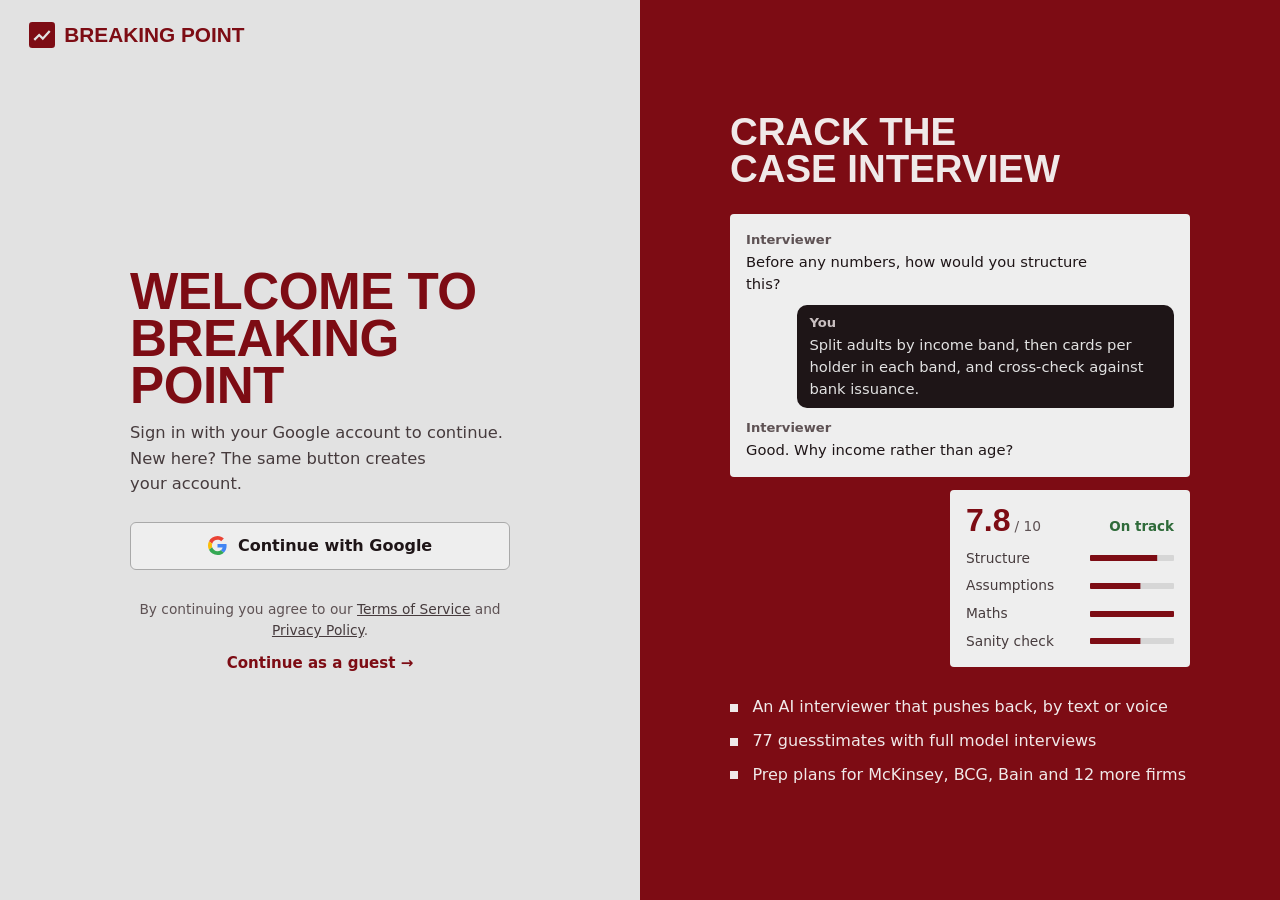
==== commit 30614f46: "Redesign the whole site: oxblood on grey, Barlow, split-sentence home - Home page rebuilt as a serie" ====
--- a/index.html
+++ b/index.html
@@ -6,305 +6,224 @@
   <title>Breaking Point · Consulting Case Prep</title>
   <meta name="description" content="Learn, practise and rehearse consulting guesstimates, with an AI interviewer powered by your own Gemini API key.">
   <link rel="icon" href="img/favicon.svg" type="image/svg+xml">
-  <link rel="stylesheet" href="css/style.css?v=19">
-  <script>document.documentElement.classList.add("auth-pending");</script>
-  <script src="js/update.js?v=19"></script>
-  <script src="js/config.js?v=19"></script>
-  <script src="js/track.js?v=19"></script>
+  <link rel="stylesheet" href="css/style.css?v=24">
+  <link rel="stylesheet" href="css/app.css?v=24">
+  <script>document.documentElement.classList.add("auth-pending", "js");</script>
+  <script src="js/update.js?v=24"></script>
+  <script src="js/config.js?v=24"></script>
+  <script src="js/track.js?v=24"></script>
 </head>
 <body>
 
 <header class="site-header">
   <div class="wrap">
-    <a class="brand" href="#learn" aria-label="Breaking Point home"><svg class="brand-mark" viewBox="0 0 32 32" aria-hidden="true"><rect width="32" height="32" rx="8" fill="#2457f5"/><path d="M7.5 21.5l5.5-5.5 4 4 7.5-9" fill="none" stroke="#fff" stroke-width="2.6" stroke-linecap="round" stroke-linejoin="round"/><circle cx="24.5" cy="11" r="2.3" fill="#fff"/></svg><span class="brand-name">Breaking Point</span></a>
+    <a class="brand" href="#learn" aria-label="Breaking Point home"><svg class="brand-mark" viewBox="0 0 32 32" aria-hidden="true"><rect width="32" height="32" rx="4" fill="#7d0c14"/><path d="M6.5 22l6-6 4.5 4.5 8.5-9.5" fill="none" stroke="#e2e2e2" stroke-width="2.8"/></svg><span class="brand-name">Breaking Point</span></a>
     <nav class="tabs" aria-label="Sections">
       <a href="#learn" data-tab="learn">Home</a>
-      <a href="#bank" data-tab="bank">Questions</a>
-      <a href="#ai" data-tab="ai">AI Interview</a>
-      <a href="#drill" data-tab="drill">Maths</a>
-      <a href="#firms" data-tab="firms">Firms</a>
-      <a href="#progress" data-tab="progress">Progress</a>
+      <a href="#bank" data-tab="bank"><svg viewBox="0 0 24 24" aria-hidden="true"><path d="M9 6h11M9 12h11M9 18h11M4.5 6h.01M4.5 12h.01M4.5 18h.01"/></svg>Questions</a>
+      <a href="#ai" data-tab="ai"><svg viewBox="0 0 24 24" aria-hidden="true"><path d="M4 10v4M8 7v10M12 4v16M16 7v10M20 10v4"/></svg>Interview</a>
+      <a href="#drill" data-tab="drill"><svg viewBox="0 0 24 24" aria-hidden="true"><path d="M5 7h6M8 4v6M14 7h5M5 15l5 5M10 15l-5 5M14 16h5M14 19h5"/></svg>Maths</a>
+      <a href="#firms" data-tab="firms"><svg viewBox="0 0 24 24" aria-hidden="true"><path d="M4 21V5a1 1 0 0 1 1-1h9a1 1 0 0 1 1 1v16M15 9h4a1 1 0 0 1 1 1v11M2 21h20M8 8h3M8 12h3M8 16h3"/></svg>Firms</a>
+      <a href="#progress" data-tab="progress"><svg viewBox="0 0 24 24" aria-hidden="true"><path d="M5 20v-8M11 20V5M17 20v-5M3 20h18"/></svg>Progress</a>
     </nav>
-    <a class="btn header-cta" href="#ai">Start practising</a>
+    <a class="btn header-cta" href="#ai">Start a mock interview</a>
     <div class="user-slot" id="user-slot"></div>
   </div>
 </header>
 
-<!-- ============================================================
-     SIGN IN / CREATE ACCOUNT (shown before the app; see js/auth.js)
-     ============================================================ -->
-<section class="auth" id="auth" hidden aria-labelledby="auth-title">
-  <div class="auth-main">
-    <a class="auth-brand" href="#learn"><svg class="brand-mark" viewBox="0 0 32 32" aria-hidden="true"><rect width="32" height="32" rx="8" fill="#2457f5"/><path d="M7.5 21.5l5.5-5.5 4 4 7.5-9" fill="none" stroke="#fff" stroke-width="2.6" stroke-linecap="round" stroke-linejoin="round"/><circle cx="24.5" cy="11" r="2.3" fill="#fff"/></svg>Breaking Point</a>
-    <div class="auth-card">
-      <div id="auth-start">
-        <h1 id="auth-title">Welcome back</h1>
-        <p class="auth-sub" id="auth-sub">Sign in to continue your case prep.</p>
-        <p class="auth-msg warn" id="auth-preview">Preview mode: accounts aren&rsquo;t connected on this site yet.</p>
-        <div class="auth-social" id="auth-social">
-          <button class="social-btn" type="button" data-provider="google">
-            <svg viewBox="0 0 48 48" aria-hidden="true"><path fill="#EA4335" d="M24 9.5c3.54 0 6.71 1.22 9.21 3.6l6.85-6.85C35.9 2.38 30.47 0 24 0 14.62 0 6.51 5.38 2.56 13.22l7.98 6.19C12.43 13.72 17.74 9.5 24 9.5z"/><path fill="#4285F4" d="M46.98 24.55c0-1.57-.15-3.09-.38-4.55H24v9.02h12.94c-.58 2.96-2.26 5.48-4.78 7.18l7.73 6c4.51-4.18 7.09-10.36 7.09-17.65z"/><path fill="#FBBC05" d="M10.53 28.59c-.48-1.45-.76-2.99-.76-4.59s.27-3.14.76-4.59l-7.98-6.19C.92 16.46 0 20.12 0 24c0 3.88.92 7.54 2.56 10.78l7.97-6.19z"/><path fill="#34A853" d="M24 48c6.48 0 11.93-2.13 15.89-5.81l-7.73-6c-2.15 1.45-4.92 2.3-8.16 2.3-6.26 0-11.57-4.22-13.47-9.91l-7.98 6.19C6.51 42.62 14.62 48 24 48z"/></svg>
-            Continue with Google
-          </button>
-          <button class="social-btn" type="button" data-provider="facebook">
-            <svg viewBox="0 0 24 24" aria-hidden="true"><path fill="#0866FF" d="M9.101 23.691v-7.98H6.627v-3.667h2.474v-1.58c0-4.085 1.848-5.978 5.858-5.978.401 0 .955.042 1.468.103a8.68 8.68 0 0 1 1.141.195v3.325a8.623 8.623 0 0 0-.653-.036 26.805 26.805 0 0 0-.733-.009c-.707 0-1.259.096-1.675.309a1.686 1.686 0 0 0-.679.622c-.258.42-.374.995-.374 1.752v1.297h3.919l-.386 2.103-.287 1.564h-3.246v8.245C19.396 23.238 24 18.179 24 12.044c0-6.627-5.373-12-12-12s-12 5.373-12 12c0 5.628 3.874 10.35 9.101 11.647Z"/></svg>
-            Continue with Facebook
-          </button>
-        </div>
-        <div class="auth-or"><span>or</span></div>
-        <form class="auth-form" id="auth-form" novalidate>
-          <div class="field" id="auth-name-row" hidden>
-            <label for="auth-name">Full name</label>
-            <input id="auth-name" type="text" autocomplete="name" placeholder="Aditi Sharma">
-          </div>
-          <div class="field">
-            <label for="auth-email">Email</label>
-            <input id="auth-email" type="email" autocomplete="email" placeholder="you@college.edu" required>
-          </div>
-          <button class="btn lg auth-submit" type="submit" id="auth-submit">Continue with email</button>
-          <p class="auth-msg" id="auth-msg" hidden></p>
-        </form>
-        <p class="auth-switch"><span id="auth-switch-text">New to Breaking Point?</span> <button class="linkish" type="button" id="auth-switch">Create an account</button></p>
-      </div>
-
-      <div id="auth-code" hidden>
-        <button class="back-link linkish" type="button" id="auth-back">&larr; Use a different email</button>
-        <h1>Check your email</h1>
-        <p class="auth-sub">We sent a verification code to <b id="auth-code-to"></b>. It expires in an hour.</p>
-        <div class="otp" id="auth-otp" role="group" aria-label="Verification code"></div>
-        <button class="btn lg auth-submit" type="button" id="auth-verify">Verify and continue</button>
-        <p class="auth-msg" id="auth-code-msg" hidden></p>
-        <p class="auth-switch"><button class="linkish" type="button" id="auth-resend" disabled>Resend code</button></p>
-      </div>
-    </div>
-    <p class="auth-legal">By continuing you agree to our <a href="terms.html">Terms of Service</a> and <a href="privacy.html">Privacy Policy</a>.</p>
-    <button class="linkish auth-guest" type="button" id="auth-guest" hidden>Continue as a guest &rarr;</button>
-  </div>
-
-  <aside class="auth-side" aria-hidden="true">
-    <div class="auth-side-inner">
-      <p class="auth-quote">&ldquo;Estimate the number of credit cards in India.&rdquo;</p>
-      <div class="demo-chat">
-        <div class="demo-msg i"><span>Interviewer</span>Before any numbers, how would you structure this?</div>
-        <div class="demo-msg c"><span>You</span>Split adults by income band, then cards per holder in each band, and cross-check against bank issuance.</div>
-        <div class="demo-msg i"><span>Interviewer</span>Good. Why income rather than age?</div>
-      </div>
-      <div class="demo-score">
-        <div class="demo-score-top"><b>7.8</b><span>/ 10</span><em>On track</em></div>
-        <ul>
-          <li><span>Structure</span><i class="p4"></i></li>
-          <li><span>Assumptions</span><i class="p3"></i></li>
-          <li><span>Maths</span><i class="p5"></i></li>
-          <li><span>Sanity check</span><i class="p3"></i></li>
-        </ul>
-      </div>
-      <ul class="auth-points">
-        <li>An AI interviewer that pushes back, by text or voice</li>
-        <li>77 guesstimates with full model interviews</li>
-        <li>Prep plans for McKinsey, BCG, Bain and 12 more firms</li>
-      </ul>
-    </div>
-  </aside>
-</section>
-
-<main class="wrap">
+
+<main>
 
 <!-- ============================================================
      TAB 1 — LEARN
      ============================================================ -->
-<article id="view-learn" class="view">
-  <!-- Landing: heading + one card per topic; each topic is its own page in learn/ -->
+<article id="view-learn" class="view home">
   <div id="learn-home">
-    <section class="hero2">
-      <div class="hero2-copy">
-        <p class="eyebrow">Consulting case prep</p>
-        <h1>Practise the case interview until it feels routine.</h1>
-        <p class="lead">Real interview questions, a model answer for every one, and an AI interviewer that questions your structure, challenges your assumptions and scores you on six criteria.</p>
-        <div class="cta">
-          <a class="btn lg" href="#ai">Start a mock interview</a>
-          <a class="btn ghost lg" href="#bank">Browse 77 questions</a>
-        </div>
-        <div class="hero2-firms">
-          <div class="logos-inline" id="logo-wall"></div>
-          <span>Prep for McKinsey, BCG, Bain and 12 more firms</span>
-        </div>
-      </div>
-      <div class="hero2-demo" aria-hidden="true">
-        <div class="demo-window">
-          <div class="demo-bar"><span class="dots"><i></i><i></i><i></i></span><b>Mock interview &middot; Swiggy orders in Delhi</b><span class="demo-timer">08:42</span></div>
-          <div class="demo-body">
-            <div class="demo-msg i"><span>Interviewer</span>How many orders does Swiggy deliver in Delhi on a typical day?</div>
-            <div class="demo-msg c"><span>You</span>I&rsquo;ll size it from the demand side: online-ordering households, times orders per week, times Swiggy&rsquo;s share. Then I&rsquo;ll sanity-check against restaurant capacity.</div>
-            <div class="demo-msg i"><span>Interviewer</span>What share of Delhi households order online at all? Justify it.</div>
-            <div class="demo-typing"><i></i><i></i><i></i></div>
-          </div>
-        </div>
-        <div class="demo-score floating">
-          <div class="demo-score-top"><b>8.2</b><span>/ 10</span><em>Strong</em></div>
-          <ul>
-            <li><span>Clarification</span><i class="p4"></i></li>
-            <li><span>Structure</span><i class="p5"></i></li>
-            <li><span>Maths</span><i class="p4"></i></li>
-            <li><span>Sanity check</span><i class="p3"></i></li>
+
+    <!-- Hero: the sentence split by a frame. The frame is a reel of working
+         fragments; it advances as the page scrolls while the halves hold. -->
+    <section class="hero" id="hero" aria-labelledby="hero-h">
+      <div class="hero-stage">
+        <h1 class="hero-title" id="hero-h"><span class="h-a">Crack the</span> <span class="h-b">case interview</span></h1>
+
+        <div class="reel-window">
+          <div class="reel" id="reel">
+            <div class="frame is-on" data-ui data-step="0">
+              <div class="frame-bar"><span>Live estimate</span><span>From question G077</span></div>
+              <div class="frame-body">
+                <form class="est" id="est" aria-label="Estimate the taxis in Mumbai" onsubmit="return false">
+                  <p class="est-q">How many kaali-peeli taxis does Mumbai have?</p>
+                  <div class="est-chain">
+                    <div class="est-row"><span>1.3 crore people, 1.4 trips a day each</span><b>1.8 crore trips</b></div>
+                    <label class="est-row" for="est-share"><span>Share taken by kaali-peeli</span><b id="est-share-v">2.5%</b><input id="est-share" type="range" min="1" max="6" step="0.5" value="2.5"></label>
+                    <label class="est-row" for="est-tpt"><span>Trips one taxi does a day</span><b id="est-tpt-v">15</b><input id="est-tpt" type="range" min="8" max="25" step="1" value="15"></label>
+                  </div>
+                  <output class="est-out" id="est-out" for="est-share est-tpt" aria-live="polite"><span class="lbl">Taxis Mumbai needs</span><span class="est-num" id="est-num">30,000</span><span class="ma" id="est-ma">Model answer: 30,000 to 40,000</span></output>
+                </form>
+              </div>
+            </div>
+            <div class="frame" data-ui data-step="1">
+              <div class="frame-bar"><span>Mock interview: Swiggy orders in Delhi</span><span>08:42</span></div>
+              <div class="frame-body chatlet">
+                <p><span class="who">Interviewer</span>How many orders does Swiggy deliver in Delhi on a typical day?</p>
+                <p class="me"><span class="who">You</span>Households that order online, times orders a week, times Swiggy&rsquo;s share.</p>
+                <p class="push"><span class="who">Interviewer</span>Why households rather than people? Justify it.</p>
+              </div>
+            </div>
+            <div class="frame" data-ui data-step="2">
+              <div class="frame-bar"><span>Scorecard</span><span>After 14 minutes</span></div>
+              <div class="frame-body">
+                <div class="scorelet">
+                  <p class="scorelet-n">7.7<small>out of 10, on track</small></p>
+                  <ul>
+                    <li><span>Clarification</span><i style="--v:4"></i><b>4</b></li>
+                    <li><span>Structure</span><i style="--v:5"></i><b>5</b></li>
+                    <li><span>Assumptions</span><i style="--v:4"></i><b>4</b></li>
+                    <li><span>Maths</span><i style="--v:4"></i><b>4</b></li>
+                    <li><span>Sanity check</span><i style="--v:3"></i><b>3</b></li>
+                    <li><span>Communication</span><i style="--v:3"></i><b>3</b></li>
+                  </ul>
+                </div>
+              </div>
+            </div>
+            <div class="frame" data-ui data-step="3">
+              <div class="frame-bar"><span>Maths drill: units</span><span>Level 3</span></div>
+              <div class="frame-body drilllet">
+                <p class="drilllet-q">45 crore = ? million</p>
+                <p class="drilllet-a"><span>450</span></p>
+                <p class="drilllet-ok">Correct in 3.1 seconds</p>
+              </div>
+            </div>
+          </div>
+        </div>
+
+        <p class="reel-count" id="reel-count" aria-hidden="true">1 of 4</p>
+
+        <div class="hero-foot">
+          <p>Real guesstimates from consulting interviews in India, a model answer for each, and an AI interviewer that pushes back. Free.</p>
+          <div class="hero-acts">
+            <a class="btn lg" href="#ai">Start a mock interview</a>
+            <a class="arrow-link" href="#bank">Browse the 77 questions</a>
+          </div>
+        </div>
+      </div>
+    </section>
+
+    <!-- Showcase: the question bank, with a model interview laid over the type -->
+    <section class="home-sec show" aria-labelledby="show-h">
+      <h2 class="show-h" id="show-h"><span class="l1">77 real</span><span class="l2">guesstimates</span></h2>
+      <figure class="show-obj frame" data-ui data-reveal>
+        <div class="frame-bar"><span>Model interview: taxis in Mumbai</span><span>G077</span></div>
+        <div class="frame-body">
+          <ol class="tx">
+            <li class="is-i"><span class="spk">Interviewer</span><span>Estimate the number of taxis in Mumbai.</span></li>
+            <li class="is-c"><span class="spk">Candidate</span><span>The black-and-yellow kaali-peeli taxis, not app cabs or autos?</span></li>
+            <li class="is-i"><span class="spk">Interviewer</span><span>Kaali-peeli only.</span></li>
+            <li class="is-c"><span class="spk">Candidate</span><span>Daily trips in Mumbai, times the taxi share, divided by trips per taxi per day. Then a peak-hour check.</span></li>
+            <li class="is-i"><span class="spk">Interviewer</span><span>Does peak change anything?</span></li>
+          </ol>
+        </div>
+      </figure>
+      <div class="g12">
+        <div class="show-facts" data-reveal>
+          <p>Each one was asked in a consulting interview in India, at firms such as McKinsey, BCG, Bain, Kearney and Redseer.</p>
+          <p>Every question comes with a full model interview, line by line, so you can see how a strong candidate clarifies, structures and checks the number.</p>
+          <a class="arrow-link" href="#bank">Browse the questions <span aria-hidden="true">&rarr;</span></a>
+        </div>
+      </div>
+    </section>
+
+    <!-- List: everything on the site, live and coming -->
+    <section class="home-sec mods-sec" id="modules" aria-labelledby="mods-h">
+      <h2 class="sec-h" id="mods-h"><span class="ind">Everything you</span>can practise here</h2>
+      <div class="g12 mods-body">
+        <div class="guides" data-reveal>
+          <h3>New to guesstimates? Start with the method.</h3>
+          <p>Five short guides take you from the first question to a full answer.</p>
+          <ul class="guide-links">
+            <li><a href="learn/introduction.html">Introduction</a></li>
+            <li><a href="learn/frameworks.html">Frameworks</a></li>
+            <li><a href="learn/pro-tips.html">Pro tips</a></li>
+            <li><a href="learn/worked-example.html">Worked example</a></li>
+            <li><a href="learn/numbers.html">India Numbers Bible</a></li>
           </ul>
         </div>
+        <p class="tbl-word" aria-hidden="true">Modules</p>
+        <ul class="mod-table" data-reveal-rows aria-label="Modules">
+          <li><a class="mod-row2" href="learn/introduction.html"><span class="k">Case</span><span class="n">Guesstimates</span><span class="v">Live <span aria-hidden="true">&rarr;</span></span></a></li>
+          <li><div class="mod-row2"><span class="k">Case</span><span class="n">Market entry</span><span class="v">Coming soon</span></div></li>
+          <li><div class="mod-row2"><span class="k">Case</span><span class="n">Profitability</span><span class="v">Coming soon</span></div></li>
+          <li><div class="mod-row2"><span class="k">Case</span><span class="n">Pricing</span><span class="v">Coming soon</span></div></li>
+          <li><div class="mod-row2"><span class="k">Case</span><span class="n">Growth</span><span class="v">Coming soon</span></div></li>
+          <li><div class="mod-row2"><span class="k">Case</span><span class="n">M&amp;A and due diligence</span><span class="v">Coming soon</span></div></li>
+          <li><div class="mod-row2"><span class="k">Case</span><span class="n">Unconventional cases</span><span class="v">Coming soon</span></div></li>
+          <li class="grp"><a class="mod-row2" href="#drill"><span class="k">Skill</span><span class="n">Mental maths drills</span><span class="v">Live <span aria-hidden="true">&rarr;</span></span></a></li>
+          <li><a class="mod-row2" href="#ai"><span class="k">Skill</span><span class="n">AI interviewer, text or voice</span><span class="v">Live <span aria-hidden="true">&rarr;</span></span></a></li>
+          <li class="grp"><a class="mod-row2" href="#firms"><span class="k">Your prep</span><span class="n">Firm prep plans</span><span class="v">Live <span aria-hidden="true">&rarr;</span></span></a></li>
+          <li><a class="mod-row2" href="#progress"><span class="k">Your prep</span><span class="n">Progress tracking</span><span class="v">Live <span aria-hidden="true">&rarr;</span></span></a></li>
+        </ul>
       </div>
     </section>
 
-    <div class="section-head" id="modules">
-      <h2>What&rsquo;s inside</h2>
-      <p>Guesstimates, maths drills, firm prep and progress tracking are live today. The other case types are on the way.</p>
-    </div>
-
-    <h3 class="mod-group">Case types</h3>
-    <ol class="mods">
-      <li class="mod is-live">
-        <div class="mod-row">
-          <span class="mod-n">01</span><span class="mod-ico"><svg viewBox="0 0 24 24" aria-hidden="true"><rect x="5" y="3" width="14" height="18" rx="2"/><path d="M8 7h8M8 11.5h.01M12 11.5h.01M16 11.5h.01M8 15h.01M12 15h.01M16 15v3M8 18h.01M12 18h.01"/></svg></span>
-          <div class="mod-text">
-            <h3>Guesstimates <span class="badge live">Live</span></h3>
-            <p>Size anything, from refrigerators sold in India to taxis in Mumbai. Learn the method, read model interviews, then practise with the AI interviewer.</p>
-            <ul class="mod-tags"><li>5 guides</li><li>77 questions</li><li>77 model interviews</li><li>AI interviewer</li><li>Voice mode</li></ul>
-          </div>
-          <div class="mod-cta">
-            <a class="btn" href="learn/introduction.html">Start learning</a>
-            <a class="btn ghost" href="#bank">Question bank</a>
-          </div>
-        </div>
-        <nav class="mod-guides" aria-label="Guesstimate guides"><a href="learn/introduction.html"><span>1</span>Introduction</a><a href="learn/frameworks.html"><span>2</span>Frameworks &amp; Approach</a><a href="learn/pro-tips.html"><span>3</span>Pro Tips</a><a href="learn/worked-example.html"><span>4</span>Worked Example</a><a href="learn/numbers.html"><span>5</span>India Numbers Bible</a><a href="#ai" class="ai-link">Practise with AI &rarr;</a></nav>
-      </li>
-      <li class="mod is-soon">
-        <div class="mod-row">
-          <span class="mod-n">02</span><span class="mod-ico"><svg viewBox="0 0 24 24" aria-hidden="true"><path d="M3 12h11M10 8l4 4-4 4"/><path d="M14 4h5a1 1 0 0 1 1 1v14a1 1 0 0 1-1 1h-5"/></svg></span>
-          <div class="mod-text">
-            <h3>Market Entry <span class="badge soon">Coming soon</span></h3>
-            <p>Should a company enter a new market, country or segment? Size the opportunity, read the competition and make a go or no-go call.</p>
-            <ul class="mod-tags"><li>Entry framework</li><li>Build, buy or partner</li><li>Case library</li><li>AI interviewer</li></ul>
-          </div>
-        </div>
-      </li>
-      <li class="mod is-soon">
-        <div class="mod-row">
-          <span class="mod-n">03</span><span class="mod-ico"><svg viewBox="0 0 24 24" aria-hidden="true"><path d="M4 20V11M10 20V5M16 20v-6M2 20h20"/></svg></span>
-          <div class="mod-text">
-            <h3>Profitability <span class="badge soon">Coming soon</span></h3>
-            <p>Find out why profits fell by breaking the problem into revenue and costs, then drill down to the root cause.</p>
-            <ul class="mod-tags"><li>Profit tree</li><li>Revenue vs cost drivers</li><li>Case library</li><li>AI interviewer</li></ul>
-          </div>
-        </div>
-      </li>
-      <li class="mod is-soon">
-        <div class="mod-row">
-          <span class="mod-n">04</span><span class="mod-ico"><svg viewBox="0 0 24 24" aria-hidden="true"><path d="M20.6 13.4l-7.2 7.2a2 2 0 0 1-2.8 0L3 13V3h10l7.6 7.6a2 2 0 0 1 0 2.8z"/><circle cx="7.5" cy="7.5" r="1.5"/></svg></span>
-          <div class="mod-text">
-            <h3>Pricing <span class="badge soon">Coming soon</span></h3>
-            <p>Price a new product or rethink an existing one using cost-based, competitor-based and value-based approaches.</p>
-            <ul class="mod-tags"><li>Three pricing lenses</li><li>Willingness to pay</li><li>Case library</li><li>AI interviewer</li></ul>
-          </div>
-        </div>
-      </li>
-      <li class="mod is-soon">
-        <div class="mod-row">
-          <span class="mod-n">05</span><span class="mod-ico"><svg viewBox="0 0 24 24" aria-hidden="true"><path d="M3 17l6-6 4 4 8-8M15 7h6v6"/></svg></span>
-          <div class="mod-text">
-            <h3>Growth <span class="badge soon">Coming soon</span></h3>
-            <p>Grow revenue organically or inorganically: new customers, new products, new channels and new geographies.</p>
-            <ul class="mod-tags"><li>Growth levers</li><li>Ansoff matrix</li><li>Case library</li><li>AI interviewer</li></ul>
-          </div>
-        </div>
-      </li>
-      <li class="mod is-soon">
-        <div class="mod-row">
-          <span class="mod-n">06</span><span class="mod-ico"><svg viewBox="0 0 24 24" aria-hidden="true"><circle cx="9" cy="12" r="6"/><circle cx="15" cy="12" r="6"/></svg></span>
-          <div class="mod-text">
-            <h3>M&amp;A and Due Diligence <span class="badge soon">Coming soon</span></h3>
-            <p>Evaluate an acquisition from market attractiveness and target fit to synergies, valuation and deal risks.</p>
-            <ul class="mod-tags"><li>Deal framework</li><li>Synergies</li><li>Commercial due diligence</li><li>AI interviewer</li></ul>
-          </div>
-        </div>
-      </li>
-      <li class="mod is-soon">
-        <div class="mod-row">
-          <span class="mod-n">07</span><span class="mod-ico"><svg viewBox="0 0 24 24" aria-hidden="true"><path d="M9 18h6M10 21h4M12 3a6 6 0 0 0-4 10.5c.7.7 1 1.5 1 2.5h6c0-1 .3-1.8 1-2.5A6 6 0 0 0 12 3z"/></svg></span>
-          <div class="mod-text">
-            <h3>Unconventional Cases <span class="badge soon">Coming soon</span></h3>
-            <p>Public sector, social impact, operations and the open-ended problems that don&rsquo;t fit a standard framework.</p>
-            <ul class="mod-tags"><li>First-principles structuring</li><li>Creative brainstorming</li><li>Case library</li><li>AI interviewer</li></ul>
-          </div>
-        </div>
-      </li>
-    </ol>
-
-    <h3 class="mod-group">Skill builders</h3>
-    <ol class="mods">
-      <li class="mod is-live">
-        <div class="mod-row">
-          <span class="mod-n">08</span><span class="mod-ico"><svg viewBox="0 0 24 24" aria-hidden="true"><path d="M7 4v6M4 7h6M14 7h6M5 15l4 4M9 15l-4 4M14 16h6M14 19h6"/></svg></span>
-          <div class="mod-text">
-            <h3>Mental Maths Driller <span class="badge live">Live</span></h3>
-            <p>Timed, adaptive drills for the arithmetic interviews actually test, in lakh and crore as well as millions. Difficulty rises as you get faster.</p>
-            <ul class="mod-tags"><li>6 skills</li><li>Adaptive levels</li><li>Sprint &amp; sets</li><li>Lakh / crore units</li><li>Method tips</li></ul>
-          </div>
-          <div class="mod-cta"><a class="btn" href="#drill">Start a drill</a></div>
-        </div>
-      </li>
-    </ol>
-
-    <h3 class="mod-group">Your prep</h3>
-    <ol class="mods">
-      <li class="mod is-live">
-        <div class="mod-row">
-          <span class="mod-n">09</span><span class="mod-ico"><svg viewBox="0 0 24 24" aria-hidden="true"><path d="M4 21V5a1 1 0 0 1 1-1h9a1 1 0 0 1 1 1v16M15 9h4a1 1 0 0 1 1 1v11M2 21h20M8 8h3M8 12h3M8 16h3"/></svg></span>
-          <div class="mod-text">
-            <h3>Firm-Specific Prep <span class="badge live">Live</span></h3>
-            <p>Pick your target firm: its interview format, what it screens for, a week-by-week plan built around your interview date, and AI mocks run in that firm&rsquo;s style.</p>
-            <ul class="mod-tags"><li>15 firms</li><li>Personal prep plan</li><li>Firm-style AI mocks</li></ul>
-            <div class="mod-logos" id="mod-logos"></div>
-          </div>
-          <div class="mod-cta"><a class="btn" href="#firms">Choose your firm</a></div>
-        </div>
-      </li>
-      <li class="mod is-live">
-        <div class="mod-row">
-          <span class="mod-n">10</span><span class="mod-ico"><svg viewBox="0 0 24 24" aria-hidden="true"><circle cx="12" cy="12" r="9"/><path d="M12 3a9 9 0 0 1 9 9h-9z"/></svg></span>
-          <div class="mod-text">
-            <h3>Track Your Progress <span class="badge live">Live</span></h3>
-            <p>Every mock, drill and model interview in one dashboard: a readiness score, score trends by criterion, an activity streak and what to work on next.</p>
-            <ul class="mod-tags"><li>Readiness score</li><li>Score trends</li><li>Weakest-area coaching</li><li>Private to your browser</li></ul>
-          </div>
-          <div class="mod-cta"><a class="btn" href="#progress">Open dashboard</a></div>
-        </div>
-      </li>
-    </ol>
-
-    <div class="section-head">
-      <h2>How it compares</h2>
-      <p>What preparing usually looks like, and what changes here.</p>
-    </div>
-    <div class="compare-table box">
-      <table>
-        <thead><tr><th></th><th>Typical case prep</th><th class="us">Breaking Point</th></tr></thead>
-        <tbody>
-          <tr><th>Mock interviews</th><td>Book a peer or pay a coach per session</td><td class="us">An AI interviewer on demand, by text or voice, that pushes back like a real one</td></tr>
-          <tr><th>Feedback</th><td>Depends on who you practise with</td><td class="us">A consistent scorecard on six criteria, with a model solution path</td></tr>
-          <tr><th>Firm prep</th><td>Generic articles</td><td class="us">Mocks in the firm&rsquo;s own style and a plan built around your interview date</td></tr>
-          <tr><th>Maths practice</th><td>Fixed worksheets</td><td class="us">Adaptive drills in lakh, crore and millions that get harder as you improve</td></tr>
-          <tr><th>India context</th><td>Mostly US and European examples</td><td class="us">Indian questions, firms and a sourced India Numbers Bible</td></tr>
-          <tr><th>Progress</th><td>Hard to tell if you&rsquo;re ready</td><td class="us">A readiness score and a clear next step after every session</td></tr>
-          <tr><th>Cost and privacy</th><td>Subscriptions; your data on their servers</td><td class="us">Free with your own Gemini key; your data stays in your browser</td></tr>
-        </tbody>
-      </table>
-    </div>
-
-    <section class="cta-band">
-      <div>
-        <h2>Ready for a mock interview?</h2>
-        <p>Bring a free Gemini API key and start in two minutes.</p>
-      </div>
-      <a class="btn lg" href="#ai">Start practising</a>
+    <!-- Features: one paragraph with picture words -->
+    <section class="home-sec feat" aria-labelledby="feat-h">
+      <h2 class="sr-only" id="feat-h">What you can do</h2>
+      <p class="feat-p" data-reveal>Practise out loud with an interviewer <span class="slot slot-orb" data-ui aria-hidden="true"><svg viewBox="0 0 24 24"><rect x="3" y="8" width="3" height="8" rx="1"/><rect x="8.2" y="4" width="3" height="16" rx="1"/><rect x="13.4" y="6" width="3" height="12" rx="1"/><rect x="18.6" y="9" width="3" height="6" rx="1"/></svg></span> that pushes back, drill your maths <span class="slot slot-math" data-ui aria-hidden="true">45&nbsp;Cr&nbsp;=&nbsp;<b>450&nbsp;Mn</b></span> in lakh and crore, and follow a plan <span class="slot slot-plan" data-ui aria-hidden="true">Week&nbsp;3 <i></i></span> built for your firm.</p>
+      <div class="g12 feat-foot">
+        <div data-reveal>
+          <p>Every mock ends with a scorecard on six criteria. Sign in with Google and your scores, drill levels and plans are saved to your account.</p>
+          <a class="arrow-link" href="#drill">Try a maths drill <span aria-hidden="true">&rarr;</span></a>
+        </div>
+      </div>
     </section>
-  </div>
-
+
+    <!-- Stats: a ledger aligned on the decimal -->
+    <section class="home-sec ledger-sec" aria-labelledby="ledger-h">
+      <div class="g12 ledger">
+        <h2 class="ledger-h" id="ledger-h" data-reveal><span class="soft">What you are</span><span>working with</span></h2>
+        <ul class="ledger-rows" data-reveal-rows>
+          <li><span class="lw" data-count>77</span><span class="ld"></span><span class="lc">guesstimates, each with a full model interview</span></li>
+          <li><span class="lw" data-count>15</span><span class="ld"></span><span class="lc">firm playbooks, with mocks in each firm&rsquo;s style</span></li>
+          <li><span class="lw" data-count>6</span><span class="ld"></span><span class="lc">criteria the interviewer scores, each out of 5</span></li>
+          <li><span class="lw" data-count>140</span><span class="ld"></span><span class="lc">crore people in India, where most market sizes start</span></li>
+          <li><span class="lw">1</span><span class="ld">.4</span><span class="lc">trips a day for each person in Mumbai, in the taxi answer</span></li>
+        </ul>
+      </div>
+    </section>
+
+    <!-- FAQ -->
+    <section class="home-sec faq" aria-labelledby="faq-h">
+      <h2 class="sec-h faq-h" id="faq-h">Common questions</h2>
+      <div class="g12 faq-list">
+        <div>
+          <details>
+            <summary>Is it free?</summary>
+            <p>Yes. Everything here is free. The AI interviewer runs on your own free Gemini API key from Google AI Studio, so there is no subscription and nothing to pay.</p>
+          </details>
+          <details>
+            <summary>How does the AI interviewer work?</summary>
+            <p>It plays the interviewer for the question you pick: it asks you to clarify and structure, pushes back on your assumptions and scores you on six criteria when you finish. Your answers go straight from your browser to Google.</p>
+          </details>
+          <details>
+            <summary>Do I need an account?</summary>
+            <p>No. You can use everything as a guest, but nothing is saved. Sign in with Google to keep your progress, drill levels and firm plans on any device.</p>
+          </details>
+          <details>
+            <summary>Can I practise out loud?</summary>
+            <p>Yes. Tap the waveform in an interview and talk: the interviewer listens, answers aloud and keeps the conversation going until you finish. Voice works best in Chrome.</p>
+          </details>
+          <details>
+            <summary>Which firms are covered?</summary>
+            <p>Fifteen, from McKinsey, BCG and Bain to Kearney, Redseer and Indus Insights. Each has its interview format, what it screens for, a plan built around your interview date and mocks in its style.</p>
+          </details>
+          <details>
+            <summary>What about market entry, profitability and other cases?</summary>
+            <p>They are on the way: market entry, profitability, pricing, growth, M&amp;A and due diligence, and unconventional cases. Guesstimates, maths drills, firm prep and progress tracking are live today.</p>
+          </details>
+        </div>
+      </div>
+    </section>
+  </div>
 </article>
 
 <!-- ============================================================
@@ -354,7 +273,7 @@
     <div class="reader-panel" role="dialog" aria-modal="true" aria-labelledby="reader-title">
       <header class="reader-head">
         <div class="reader-titles">
-          <p class="reader-kicker" id="reader-kicker"></p>
+          <p class="reader-crumb" id="reader-kicker"></p>
           <h2 id="reader-title"></h2>
           <p class="reader-meta" id="reader-meta"></p>
         </div>
@@ -431,7 +350,7 @@
   <section class="chat-shell" id="ai-chat" hidden aria-label="Practice interview">
     <aside class="picker-panel" id="picker-panel" aria-label="Pick a guesstimate">
       <div class="side-top">
-        <a class="side-brand" href="#learn"><svg class="brand-mark" viewBox="0 0 32 32" aria-hidden="true"><rect width="32" height="32" rx="8" fill="#2457f5"/><path d="M7.5 21.5l5.5-5.5 4 4 7.5-9" fill="none" stroke="#fff" stroke-width="2.6" stroke-linecap="round" stroke-linejoin="round"/><circle cx="24.5" cy="11" r="2.3" fill="#fff"/></svg>Breaking Point</a>
+        <a class="side-brand" href="#learn"><svg class="brand-mark" viewBox="0 0 32 32" aria-hidden="true"><rect width="32" height="32" rx="4" fill="#7d0c14"/><path d="M6.5 22l6-6 4.5 4.5 8.5-9.5" fill="none" stroke="#e2e2e2" stroke-width="2.8"/></svg>Breaking Point</a>
         <nav class="side-nav" aria-label="Sections">
           <a href="#learn">Home</a>
           <a href="#bank">Questions</a>
@@ -541,37 +460,121 @@
 
 </main>
 
-<footer>
-  <div class="wrap">
-    <span class="foot-brand"><svg class="brand-mark" width="22" height="22" viewBox="0 0 32 32" aria-hidden="true"><rect width="32" height="32" rx="8" fill="#2457f5"/><path d="M7.5 21.5l5.5-5.5 4 4 7.5-9" fill="none" stroke="#fff" stroke-width="2.6" stroke-linecap="round" stroke-linejoin="round"/><circle cx="24.5" cy="11" r="2.3" fill="#fff"/></svg>Breaking Point <span class="muted" style="font-weight:400">&middot; Consulting Case Prep</span></span>
-    <nav class="foot-links" aria-label="Footer">
-      <a href="learn/introduction.html">Guesstimates</a>
-      <a href="#bank">Questions</a>
-      <a href="#ai">AI Interview</a>
-      <a href="#drill">Maths</a>
-      <a href="#firms">Firms</a>
-      <a href="#progress">Progress</a>
-      <a href="privacy.html">Privacy</a>
-      <a href="terms.html">Terms</a>
-    </nav>
-  </div>
+<!-- ============================================================
+     SIGN IN / CREATE ACCOUNT (shown before the app; see js/auth.js)
+     ============================================================ -->
+<section class="auth" id="auth" hidden aria-labelledby="auth-title">
+  <div class="auth-main">
+    <a class="auth-brand" href="#learn"><svg class="brand-mark" viewBox="0 0 32 32" aria-hidden="true"><rect width="32" height="32" rx="4" fill="#7d0c14"/><path d="M6.5 22l6-6 4.5 4.5 8.5-9.5" fill="none" stroke="#e2e2e2" stroke-width="2.8"/></svg>Breaking Point</a>
+    <div class="auth-card">
+      <div id="auth-start">
+        <h1 id="auth-title">Welcome back</h1>
+        <p class="auth-sub" id="auth-sub">Sign in to continue your case prep.</p>
+        <p class="auth-msg warn" id="auth-preview">Preview mode: accounts aren&rsquo;t connected on this site yet.</p>
+        <div class="auth-social" id="auth-social">
+          <button class="social-btn" type="button" data-provider="google">
+            <svg viewBox="0 0 48 48" aria-hidden="true"><path fill="#EA4335" d="M24 9.5c3.54 0 6.71 1.22 9.21 3.6l6.85-6.85C35.9 2.38 30.47 0 24 0 14.62 0 6.51 5.38 2.56 13.22l7.98 6.19C12.43 13.72 17.74 9.5 24 9.5z"/><path fill="#4285F4" d="M46.98 24.55c0-1.57-.15-3.09-.38-4.55H24v9.02h12.94c-.58 2.96-2.26 5.48-4.78 7.18l7.73 6c4.51-4.18 7.09-10.36 7.09-17.65z"/><path fill="#FBBC05" d="M10.53 28.59c-.48-1.45-.76-2.99-.76-4.59s.27-3.14.76-4.59l-7.98-6.19C.92 16.46 0 20.12 0 24c0 3.88.92 7.54 2.56 10.78l7.97-6.19z"/><path fill="#34A853" d="M24 48c6.48 0 11.93-2.13 15.89-5.81l-7.73-6c-2.15 1.45-4.92 2.3-8.16 2.3-6.26 0-11.57-4.22-13.47-9.91l-7.98 6.19C6.51 42.62 14.62 48 24 48z"/></svg>
+            Continue with Google
+          </button>
+          <button class="social-btn" type="button" data-provider="facebook">
+            <svg viewBox="0 0 24 24" aria-hidden="true"><path fill="#0866FF" d="M9.101 23.691v-7.98H6.627v-3.667h2.474v-1.58c0-4.085 1.848-5.978 5.858-5.978.401 0 .955.042 1.468.103a8.68 8.68 0 0 1 1.141.195v3.325a8.623 8.623 0 0 0-.653-.036 26.805 26.805 0 0 0-.733-.009c-.707 0-1.259.096-1.675.309a1.686 1.686 0 0 0-.679.622c-.258.42-.374.995-.374 1.752v1.297h3.919l-.386 2.103-.287 1.564h-3.246v8.245C19.396 23.238 24 18.179 24 12.044c0-6.627-5.373-12-12-12s-12 5.373-12 12c0 5.628 3.874 10.35 9.101 11.647Z"/></svg>
+            Continue with Facebook
+          </button>
+        </div>
+        <div class="auth-or"><span>or</span></div>
+        <form class="auth-form" id="auth-form" novalidate>
+          <div class="field" id="auth-name-row" hidden>
+            <label for="auth-name">Full name</label>
+            <input id="auth-name" type="text" autocomplete="name" placeholder="Aditi Sharma">
+          </div>
+          <div class="field">
+            <label for="auth-email">Email</label>
+            <input id="auth-email" type="email" autocomplete="email" placeholder="you@college.edu" required>
+          </div>
+          <button class="btn lg auth-submit" type="submit" id="auth-submit">Continue with email</button>
+          <p class="auth-msg" id="auth-msg" hidden></p>
+        </form>
+        <p class="auth-switch"><span id="auth-switch-text">New to Breaking Point?</span> <button class="linkish" type="button" id="auth-switch">Create an account</button></p>
+      </div>
+
+      <div id="auth-code" hidden>
+        <button class="back-link linkish" type="button" id="auth-back">&larr; Use a different email</button>
+        <h1>Check your email</h1>
+        <p class="auth-sub">We sent a verification code to <b id="auth-code-to"></b>. It expires in an hour.</p>
+        <div class="otp" id="auth-otp" role="group" aria-label="Verification code"></div>
+        <button class="btn lg auth-submit" type="button" id="auth-verify">Verify and continue</button>
+        <p class="auth-msg" id="auth-code-msg" hidden></p>
+        <p class="auth-switch"><button class="linkish" type="button" id="auth-resend" disabled>Resend code</button></p>
+      </div>
+    </div>
+    <p class="auth-legal">By continuing you agree to our <a href="terms.html">Terms of Service</a> and <a href="privacy.html">Privacy Policy</a>.</p>
+    <button class="linkish auth-guest" type="button" id="auth-guest" hidden>Continue as a guest &rarr;</button>
+  </div>
+
+  <aside class="auth-side" aria-hidden="true">
+    <div class="auth-side-inner">
+      <p class="auth-quote">Crack the<br>case interview</p>
+      <div class="demo-chat">
+        <div class="demo-msg i"><span>Interviewer</span>Before any numbers, how would you structure this?</div>
+        <div class="demo-msg c"><span>You</span>Split adults by income band, then cards per holder in each band, and cross-check against bank issuance.</div>
+        <div class="demo-msg i"><span>Interviewer</span>Good. Why income rather than age?</div>
+      </div>
+      <div class="demo-score">
+        <div class="demo-score-top"><b>7.8</b><span>/ 10</span><em>On track</em></div>
+        <ul>
+          <li><span>Structure</span><i class="p4"></i></li>
+          <li><span>Assumptions</span><i class="p3"></i></li>
+          <li><span>Maths</span><i class="p5"></i></li>
+          <li><span>Sanity check</span><i class="p3"></i></li>
+        </ul>
+      </div>
+      <ul class="auth-points">
+        <li>An AI interviewer that pushes back, by text or voice</li>
+        <li>77 guesstimates with full model interviews</li>
+        <li>Prep plans for McKinsey, BCG, Bain and 12 more firms</li>
+      </ul>
+    </div>
+  </aside>
+</section>
+
+<footer class="site-foot">
+  <div class="foot-inner">
+    <div class="foot-invite">
+      <h2 class="foot-h">Crack it<br>out loud</h2>
+      <a class="btn" href="#ai">Start a mock interview</a>
+    </div>
+    <ul class="foot-links" aria-label="Footer">
+      <li><a href="#bank">Questions</a></li>
+      <li><a href="learn/introduction.html">Guides</a></li>
+      <li><a href="#ai">Interview</a></li>
+      <li><a href="#drill">Maths</a></li>
+      <li><a href="#firms">Firms</a></li>
+      <li><a href="#progress">Progress</a></li>
+    </ul>
+    <div class="foot-legal">
+      <p>Breaking Point. Free Consulting Case Prep.</p>
+      <nav aria-label="Legal"><a href="privacy.html">Privacy</a><a href="terms.html">Terms</a></nav>
+    </div>
+  </div>
+  <p class="foot-mark" aria-hidden="true">Breaking Point</p>
 </footer>
 
-<script src="data/questions.js?v=19"></script>
-<script src="data/transcripts-1.js?v=19"></script>
-<script src="data/transcripts-2.js?v=19"></script>
-<script src="data/transcripts-3.js?v=19"></script>
-<script src="data/transcripts-4.js?v=19"></script>
-<script src="data/firms.js?v=19"></script>
-<script src="js/app.js?v=19"></script>
-<script src="js/bank.js?v=19"></script>
-<script src="js/ai.js?v=19"></script>
-<script src="js/drill.js?v=19"></script>
-<script src="js/firms.js?v=19"></script>
-<script src="js/progress.js?v=19"></script>
-<script src="js/home.js?v=19"></script>
-<script src="js/vendor/supabase.js?v=19"></script>
-<script src="js/auth.js?v=19"></script>
-<script src="js/admin.js?v=19"></script>
+<script src="data/questions.js?v=24"></script>
+<script src="data/transcripts-1.js?v=24"></script>
+<script src="data/transcripts-2.js?v=24"></script>
+<script src="data/transcripts-3.js?v=24"></script>
+<script src="data/transcripts-4.js?v=24"></script>
+<script src="data/firms.js?v=24"></script>
+<script src="js/app.js?v=24"></script>
+<script src="js/bank.js?v=24"></script>
+<script src="js/ai.js?v=24"></script>
+<script src="js/drill.js?v=24"></script>
+<script src="js/firms.js?v=24"></script>
+<script src="js/progress.js?v=24"></script>
+<script src="js/home.js?v=24"></script>
+<script src="js/motion.js?v=24"></script>
+<script src="js/vendor/supabase.js?v=24"></script>
+<script src="js/auth.js?v=24"></script>
+<script src="js/admin.js?v=24"></script>
 </body>
 </html>
--- a/css/style.css
+++ b/css/style.css
@@ -1,1179 +1,591 @@
 /* =====================================================================
    Breaking Point — Consulting Case Prep
-   Design system: crisp white canvas, Inter throughout, one confident blue
-   accent, soft borders and shadows, generous spacing. Phone and tablet
-   adjustments live in the media queries at the end.
+   Oxblood ink on grey paper. Barlow Condensed for display, Barlow for text.
+   The home page is set as a series of sentences with their evidence; the
+   app screens are a quiet ledger: ink chrome, one oxblood primary action and
+   oxblood on the main data only. Motion follows a few rules: custom curves,
+   transform and opacity only, press feedback, hover only on real pointers,
+   and the finished state under reduced motion.
    ===================================================================== */
 
-@font-face {
-  font-family: "Inter";
-  src: url("../fonts/inter-latin-wght-normal.woff2") format("woff2-variations"),
-       url("../fonts/inter-latin-wght-normal.woff2") format("woff2");
-  font-weight: 100 900; font-style: normal; font-display: swap;
-}
+@font-face { font-family: "Barlow Condensed"; src: url("../fonts/barlow-condensed-latin-700-normal.woff2") format("woff2"); font-weight: 700; font-style: normal; font-display: swap; }
+@font-face { font-family: "Barlow"; src: url("../fonts/barlow-latin-400-normal.woff2") format("woff2"); font-weight: 400; font-style: normal; font-display: swap; }
+@font-face { font-family: "Barlow"; src: url("../fonts/barlow-latin-500-normal.woff2") format("woff2"); font-weight: 500; font-style: normal; font-display: swap; }
+@font-face { font-family: "Barlow"; src: url("../fonts/barlow-latin-600-normal.woff2") format("woff2"); font-weight: 600; font-style: normal; font-display: swap; }
 
 :root {
-  /* Neutrals */
-  --bg: #ffffff;
-  --bg-subtle: #f7f8fa;
-  --bg-muted: #f1f3f6;
-  --border: #e6e8ec;
-  --border-strong: #d4d8df;
-  --text: #0b0d12;
-  --text-2: #3f4652;
-  --text-3: #6b7280;
-
-  /* Brand */
-  --accent: #2457f5;
-  --accent-hover: #1b47d8;
-  --accent-ink: #14286b;
-  --accent-soft: #edf2ff;
-  --accent-soft-2: #d9e3ff;
-
-  /* Status */
-  --easy: #15803d;
-  --medium: #b45309;
-  --hard: #dc2626;
+  /* Paper and ink */
+  --bg: #e2e2e2;          /* the ground */
+  --raised: #eeeeee;      /* cards and panels on app screens */
+  --surface: #d6d6d6;     /* one tone step down: tracks, hovers, open rows */
+  --surface-2: #c9c9c9;
+  --line: #c4c4c4;        /* 1px edges, app screens only */
+  --line-strong: #a9a9a9;
+  --text: #1e1517;        /* near-black, warm */
+  --text-2: #463b3d;
+  --text-3: #5e5254;
+  --oxblood: #7d0c14;
+  --oxblood-deep: #4a070c;
+  --oxblood-mid: #a5464c;
+  --oxblood-soft: #d3b2b4;
+  --muted-ox: #7a4a4e;
+
+  /* Roles */
+  --accent: var(--oxblood);
+  --accent-hover: #64090f;
+  --accent-ink: #f0e9e9;   /* text on the accent */
+  --accent-soft: #e0d1d2;  /* quiet oxblood tint for answers and tips */
+  --accent-soft-2: #c99ea1;
+  --ok: #2f6b3a;
+  --warn: #8a5a00;
+  --bad: #a3141d;
+  --easy: var(--ok);
+  --medium: var(--warn);
+  --hard: var(--bad);
 
   /* Shape */
-  --r-sm: 8px;
-  --r: 10px;
-  --r-lg: 12px;
-  --shadow-sm: 0 0 #0000;
-  --shadow: 0 1px 3px rgba(16, 24, 40, 0.06), 0 6px 16px rgba(16, 24, 40, 0.06);
-  --shadow-lg: 0 12px 40px rgba(16, 24, 40, 0.14);
-
-  --font: "Inter", ui-sans-serif, system-ui, -apple-system, "Segoe UI", Roboto, Helvetica, Arial, sans-serif;
-  --mono: ui-monospace, "SF Mono", Menlo, Consolas, monospace;
+  --r-xs: 4px;
+  --r-sm: 6px;
+  --r: 8px;
+  --r-lg: 8px;
+
+  /* Type */
+  --display: "Barlow Condensed", "Arial Narrow", "Roboto Condensed", sans-serif-condensed, sans-serif;
+  --font: "Barlow", ui-sans-serif, system-ui, -apple-system, "Segoe UI", Roboto, Helvetica, Arial, sans-serif;
+  --mono: var(--font);
+  --step-small: clamp(0.8125rem, 0.79rem + 0.1vw, 0.875rem);
+  --step-body: clamp(1.0625rem, 1rem + 0.25vw, 1.1875rem);
+  --step-lead: clamp(1.25rem, 1.1rem + 0.7vw, 1.625rem);
+  --step-head: clamp(2.5rem, 1.2rem + 5vw, 5.5rem);
+
+  /* Layout */
   --header-h: 64px;
+  --margin: clamp(16px, 2.3vw, 32px);
+  --gutter: clamp(12px, 1.6vw, 24px);
   --measure: 44rem;
+  --sec-gap: clamp(6rem, 11vw, 11rem);
+
+  /* Motion */
+  --ease-out: cubic-bezier(0.23, 1, 0.32, 1);
+  --ease-expo: cubic-bezier(0.16, 1, 0.3, 1);
+  --ease-in-out: cubic-bezier(0.77, 0, 0.175, 1);
+  --ease-drawer: cubic-bezier(0.32, 0.72, 0, 1);
+  --ease-soft: cubic-bezier(0.33, 1, 0.68, 1);
+  --ease-exit: cubic-bezier(0.55, 0.055, 0.675, 0.19);
+  --t-press: 140ms;
+  --t-hover: 180ms;
+  --t-ui: 240ms;
+  --t-reveal: 800ms;
+  --stagger-line: 90ms;
+  --stagger-item: 70ms;
 
   /* Aliases used by inline styles and scripts */
   --ink: var(--text);
   --paper: var(--bg);
   --muted: var(--text-2);
   --faint: var(--text-3);
-  --rule: var(--border);
-  --panel: var(--bg-subtle);
-  --panel-strong: var(--bg-muted);
-  --card: var(--bg);
+  --rule: var(--line);
+  --panel: var(--raised);
+  --panel-strong: var(--surface);
+  --card: var(--raised);
   --ui: var(--font);
   --serif: var(--font);
+  --bg-subtle: var(--raised);
+  --bg-muted: var(--surface);
+  --border: var(--line);
+  --border-strong: var(--line-strong);
 }
 
 *, *::before, *::after { box-sizing: border-box; }
 [hidden] { display: none !important; }
-html { -webkit-text-size-adjust: 100%; }
+html { -webkit-text-size-adjust: 100%; background: var(--bg); }
 body {
   margin: 0; background: var(--bg); color: var(--text);
-  font-family: var(--font); font-size: 16px; line-height: 1.6;
-  font-feature-settings: "cv11", "ss01"; -webkit-font-smoothing: antialiased; -moz-osx-font-smoothing: grayscale;
+  font-family: var(--font); font-size: 16px; line-height: 1.55;
+  -webkit-font-smoothing: antialiased; -moz-osx-font-smoothing: grayscale;
+  -webkit-tap-highlight-color: transparent;
 }
 img, svg { max-width: 100%; }
 a { color: var(--accent); text-decoration: none; }
-a:hover { color: var(--accent-hover); }
-::selection { background: var(--accent-soft-2); }
+::selection { background: var(--oxblood); color: var(--accent-ink); }
 ::placeholder { color: var(--text-3); opacity: 1; }
-:focus-visible { outline: 2px solid var(--accent); outline-offset: 2px; border-radius: 4px; }
-
-h1, h2, h3, h4 { color: var(--text); font-weight: 700; letter-spacing: -0.02em; margin: 0; }
-h1 { font-size: 2.6rem; line-height: 1.1; letter-spacing: -0.035em; }
-h2 { font-size: 1.6rem; line-height: 1.25; margin: 2.6rem 0 0.8rem; }
-h3 { font-size: 1.15rem; line-height: 1.35; margin: 1.6rem 0 0.5rem; }
-h4 { font-size: 0.78rem; font-weight: 600; letter-spacing: 0.06em; text-transform: uppercase; color: var(--text-3); margin: 0 0 0.4rem; }
-p { margin: 0.8rem 0; max-width: var(--measure); color: var(--text-2); }
+:focus-visible { outline: 2px solid var(--accent); outline-offset: 2px; border-radius: 2px; }
+.sr-only { position: absolute !important; width: 1px; height: 1px; padding: 0; margin: -1px; overflow: hidden; clip: rect(0 0 0 0); white-space: nowrap; border: 0; }
+
+h1, h2, h3, h4 { color: var(--text); margin: 0; text-wrap: balance; }
+h1 { font: 700 2.25rem/1 var(--display); letter-spacing: -0.01em; }
+h2 { font: 600 1.4rem/1.25 var(--font); letter-spacing: -0.01em; margin: 2.6rem 0 0.8rem; }
+h3 { font: 600 1.12rem/1.35 var(--font); margin: 1.6rem 0 0.5rem; }
+h4 { font: 600 0.95rem/1.4 var(--font); color: var(--text); margin: 0 0 0.35rem; }
+p { margin: 0.8rem 0; max-width: var(--measure); color: var(--text-2); text-wrap: pretty; }
 ul, ol { color: var(--text-2); padding-left: 1.3rem; max-width: var(--measure); }
 li { margin: 0.25rem 0; }
 strong, b { color: var(--text); font-weight: 600; }
 em { font-style: italic; }
-code, kbd { font-family: var(--mono); font-size: 0.86em; }
-kbd { border: 1px solid var(--border); border-bottom-width: 2px; border-radius: 5px; padding: 0 0.35em; background: var(--bg-subtle); color: var(--text-2); }
+code, kbd { font: 600 0.92em var(--font); font-variant-numeric: tabular-nums; color: var(--text); }
+kbd { background: var(--surface); border-radius: var(--r-xs); padding: 0 0.35em; }
 .muted { color: var(--text-3); }
 
 .wrap { max-width: 1180px; margin: 0 auto; padding: 0 28px; }
-article { padding: 2.8rem 0 5rem; }
-
-p.subtitle { font-size: 1.15rem; line-height: 1.6; color: var(--text-2); margin: 0.8rem 0 2rem; max-width: 40rem; }
+main { display: block; }
+.view:not(#view-learn) { max-width: 1180px; margin: 0 auto; padding-left: 28px; padding-right: 28px; }
+article { padding: 2.6rem 0 5rem; }
+#view-learn { padding: 0; }
+
+p.subtitle { font-size: 1.08rem; line-height: 1.6; color: var(--text-2); margin: 0.7rem 0 2rem; max-width: 42rem; }
 .note { font-size: 0.92rem; line-height: 1.55; color: var(--text-3); }
 
 /* ---------- Buttons, chips, fields ---------- */
 
 .btn {
-  display: inline-flex; align-items: center; justify-content: center; gap: 0.4rem;
-  font: 600 0.92rem/1.2 var(--font); letter-spacing: -0.005em;
-  color: #fff; background: var(--accent); border: 1px solid var(--accent);
-  padding: 0.6rem 1rem; border-radius: var(--r-sm); cursor: pointer; white-space: nowrap;
-  box-shadow: var(--shadow-sm); transition: background 0.15s, border-color 0.15s, box-shadow 0.15s, transform 0.05s;
-}
-a.btn, a.btn:hover { color: #fff; }
-.btn:hover { background: var(--accent-hover); border-color: var(--accent-hover); }
-.btn:active { transform: translateY(1px); }
-.btn.ghost, a.btn.ghost { color: var(--text); background: var(--bg); border-color: var(--border-strong); }
-.btn.ghost:hover, a.btn.ghost:hover { color: var(--text); background: var(--bg-subtle); border-color: var(--text-3); }
-.btn.lg { padding: 0.8rem 1.3rem; font-size: 1rem; border-radius: 10px; }
-.btn:disabled { opacity: 0.45; cursor: not-allowed; box-shadow: none; }
-.linkish { font: 600 0.9rem var(--font); background: none; border: 0; padding: 0; color: var(--accent); cursor: pointer; }
-.linkish:hover { color: var(--accent-hover); text-decoration: underline; }
+  display: inline-flex; align-items: center; justify-content: center; gap: 0.45rem;
+  font: 600 0.95rem/1.2 var(--font);
+  color: var(--accent-ink); background: var(--accent); border: 1px solid var(--accent);
+  padding: 0.62rem 1.05rem; border-radius: var(--r-sm); cursor: pointer; white-space: nowrap;
+  transition: transform var(--t-press) var(--ease-out), background-color var(--t-hover) ease, border-color var(--t-hover) ease, color var(--t-hover) ease;
+}
+a.btn { color: var(--accent-ink); }
+.btn:active:not(:disabled) { transform: scale(0.97); }
+.btn.ghost, a.btn.ghost { color: var(--text); background: transparent; border-color: var(--line-strong); }
+.btn.lg { padding: 0.85rem 1.35rem; font-size: 1.0625rem; }
+.btn:disabled { opacity: 0.45; cursor: not-allowed; }
+.linkish { font: 600 0.92rem var(--font); background: none; border: 0; padding: 0; color: var(--accent); cursor: pointer; text-decoration: underline; text-decoration-color: transparent; text-underline-offset: 0.2em; transition: text-decoration-color var(--t-hover) ease, color var(--t-hover) ease; }
+@media (hover: hover) and (pointer: fine) {
+  .btn:hover:not(:disabled) { background: var(--accent-hover); border-color: var(--accent-hover); }
+  .btn.ghost:hover:not(:disabled) { background: var(--surface); border-color: var(--text-3); }
+  .linkish:hover { text-decoration-color: currentColor; }
+}
 
 .chips { display: flex; gap: 0.4rem; flex-wrap: wrap; }
 .chip {
-  font: 500 0.86rem/1.2 var(--font); color: var(--text-2); background: var(--bg);
-  border: 1px solid var(--border-strong); border-radius: 999px; padding: 0.4rem 0.8rem; cursor: pointer;
-  transition: background 0.15s, border-color 0.15s, color 0.15s;
-}
-.chip:hover { border-color: var(--text-3); color: var(--text); }
-.chip[aria-pressed="true"] { background: var(--text); border-color: var(--text); color: #fff; }
+  font: 500 0.9rem/1.2 var(--font); color: var(--text-2); background: transparent;
+  border: 1px solid var(--line-strong); border-radius: var(--r-sm); padding: 0.42rem 0.8rem; cursor: pointer;
+  transition: transform var(--t-press) var(--ease-out), background-color var(--t-hover) ease, border-color var(--t-hover) ease, color var(--t-hover) ease;
+}
+.chip:active:not(:disabled) { transform: scale(0.97); }
+.chip[aria-pressed="true"] { background: var(--text); border-color: var(--text); color: var(--bg); }
 .chip:disabled { opacity: 0.45; cursor: not-allowed; }
+@media (hover: hover) and (pointer: fine) { .chip:hover:not(:disabled):not([aria-pressed="true"]) { border-color: var(--text-3); color: var(--text); background: var(--surface); } }
 
 .field { display: flex; flex-direction: column; gap: 0.35rem; min-width: 0; }
-.field label, .field .label { font: 600 0.78rem var(--font); color: var(--text-2); }
-input[type="text"], input[type="search"], input[type="password"], input[type="email"], input:not([type]), select {
-  font: 400 0.95rem var(--font); color: var(--text); background: var(--bg);
-  border: 1px solid var(--border-strong); border-radius: var(--r-sm); padding: 0.6rem 0.75rem; width: 100%;
-  outline: none; box-shadow: var(--shadow-sm); transition: border-color 0.15s, box-shadow 0.15s;
-}
-input:focus, select:focus { border-color: var(--accent); box-shadow: 0 0 0 3px var(--accent-soft-2); }
+.field label, .field .label { font: 600 0.84rem var(--font); color: var(--text-2); }
+input[type="text"], input[type="search"], input[type="password"], input[type="email"], input[type="number"], input:not([type]), select, input[type="date"] {
+  font: 400 1rem var(--font); color: var(--text); background: var(--raised);
+  border: 1px solid var(--line-strong); border-radius: var(--r-sm); padding: 0.6rem 0.75rem; width: 100%;
+  outline: none; transition: border-color var(--t-hover) ease, box-shadow var(--t-hover) ease;
+}
+input[type="date"] { width: auto; padding: 0.52rem 0.75rem; }
+input:focus, select:focus { border-color: var(--text); box-shadow: 0 0 0 3px rgba(125, 12, 20, 0.16); } /* focus ring, not a shadow at rest: taste-skill-ignore */
 select {
   appearance: none; -webkit-appearance: none; cursor: pointer; padding-right: 2rem;
-  background-image: url("data:image/svg+xml,%3Csvg xmlns='http://www.w3.org/2000/svg' width='12' height='12' viewBox='0 0 24 24' fill='none' stroke='%236b7280' stroke-width='2.5' stroke-linecap='round' stroke-linejoin='round'%3E%3Cpath d='M6 9l6 6 6-6'/%3E%3C/svg%3E");
+  background-image: url("data:image/svg+xml,%3Csvg xmlns='http://www.w3.org/2000/svg' width='12' height='12' viewBox='0 0 24 24' fill='none' stroke='%231e1517' stroke-width='2.5' stroke-linecap='round' stroke-linejoin='round'%3E%3Cpath d='M6 9l6 6 6-6'/%3E%3C/svg%3E");
   background-repeat: no-repeat; background-position: right 0.7rem center;
 }
-.status { font-size: 0.9rem; color: var(--text-3); min-height: 1.4rem; margin: 0.6rem 0 0.2rem; }
-.status.ok { color: var(--easy); }
-.status.err { color: var(--hard); }
-
-.diff { font: 600 0.78rem var(--font); display: inline-flex; align-items: center; gap: 0.3rem; padding: 0.15rem 0.55rem; border-radius: 999px; }
-.diff::before { content: ""; width: 6px; height: 6px; border-radius: 50%; background: currentColor; }
-.diff.easy { color: var(--easy); background: #ecfdf3; }
-.diff.medium { color: var(--medium); background: #fff7ed; }
-.diff.hard { color: var(--hard); background: #fef2f2; }
+.status { font-size: 0.92rem; color: var(--text-3); min-height: 1.4rem; margin: 0.6rem 0 0.2rem; }
+.status.ok { color: var(--ok); }
+.status.err { color: var(--bad); }
+
+/* Difficulty: told apart by tone, not hue */
+.diff { font: 600 0.82rem/1.3 var(--font); display: inline-flex; align-items: center; padding: 0.1rem 0.45rem; border-radius: var(--r-xs); color: var(--text); background: var(--surface); }
+.diff.medium { background: var(--surface-2); }
+.diff.hard { background: var(--text); color: var(--bg); }
 
 /* ---------- Header ---------- */
 
-.site-header {
-  position: sticky; top: 0; z-index: 30;
-  background: rgba(255, 255, 255, 0.82); backdrop-filter: saturate(180%) blur(12px); -webkit-backdrop-filter: saturate(180%) blur(12px);
-  border-bottom: 1px solid var(--border);
-}
-.site-header .wrap { display: flex; align-items: center; gap: 2rem; height: 64px; }
-.brand { display: inline-flex; align-items: center; gap: 0.6rem; color: var(--text); font-weight: 700; font-size: 1.05rem; letter-spacing: -0.02em; white-space: nowrap; }
-.brand:hover { color: var(--text); }
+.site-header { position: sticky; top: 0; z-index: 30; background: var(--bg); }
+.site-header .wrap { display: flex; align-items: center; gap: 2rem; height: 64px; max-width: none; padding: 0 var(--margin); }
+.brand { display: inline-flex; align-items: center; gap: 0.6rem; color: var(--oxblood); font: 700 1.25rem/1 var(--display); letter-spacing: 0.01em; text-transform: uppercase; white-space: nowrap; }
 .brand small { display: none; }
-.brand-mark { width: 28px; height: 28px; flex: none; }
-.tabs { display: flex; gap: 0.25rem; }
-.tabs a { font-weight: 500; font-size: 0.92rem; color: var(--text-2); padding: 0.45rem 0.8rem; border-radius: var(--r-sm); transition: background 0.15s, color 0.15s; }
-.tabs a:hover { color: var(--text); background: var(--bg-subtle); }
-.tabs a[aria-current="page"] { color: var(--text); background: var(--bg-muted); }
-.header-cta { margin-left: auto; }
+.brand-mark { width: 26px; height: 26px; flex: none; }
+.tabs { display: flex; gap: 0.2rem; margin-left: auto; }
+.tabs a { position: relative; display: inline-flex; align-items: center; gap: 0.4rem; font: 500 0.9375rem/1 var(--font); color: var(--text-2); padding: 0.55rem 0.7rem; border-radius: var(--r-sm); transition: color var(--t-hover) ease, background-color var(--t-hover) ease; }
+.tabs a svg { display: none; }
+.tabs a[aria-current="page"] { color: var(--oxblood); }
+.tabs a[aria-current="page"]::after { content: ""; position: absolute; left: 0.7rem; right: 0.7rem; bottom: 0.15rem; height: 2px; background: currentColor; }
+.tabs a[data-tab="learn"] { display: none; }
+@media (hover: hover) and (pointer: fine) { .tabs a:hover { color: var(--text); background: var(--surface); } .tabs a[aria-current="page"]:hover { color: var(--oxblood); } }
+.header-cta { padding: 0.5rem 0.9rem; font-size: 0.9375rem; }
+body[data-tab="learn"] .header-cta { display: none; }
 
 /* ---------- Footer ---------- */
 
-footer { border-top: 1px solid var(--border); background: var(--bg-subtle); color: var(--text-3); font-size: 0.88rem; padding: 2rem 0; }
-footer .wrap { display: flex; justify-content: space-between; align-items: center; gap: 1rem; flex-wrap: wrap; }
-footer a { color: var(--text-2); }
-footer a:hover { color: var(--text); }
-.foot-brand { display: inline-flex; align-items: center; gap: 0.5rem; color: var(--text); font-weight: 600; }
-.foot-links { display: flex; flex-wrap: wrap; gap: 0.5rem 1.4rem; }
-
-/* ---------- Landing (Learn tab) ---------- */
-
-.section-head { margin: 4.5rem 0 1.5rem; }
-.section-head .kicker { font: 600 0.82rem var(--font); color: var(--accent); margin: 0 0 0.4rem; }
-.section-head h2 { margin: 0; font-size: 1.6rem; letter-spacing: -0.03em; }
-.section-head p { margin: 0.5rem 0 0; }
-
-.learn-cards { list-style: none; padding: 0; margin: 0; max-width: none; display: grid; grid-template-columns: repeat(3, minmax(0, 1fr)); gap: 1rem; }
-.learn-cards li { margin: 0; }
-.learn-cards a {
-  display: flex; flex-direction: column; height: 100%; padding: 1.4rem; color: var(--text);
-  border: 1px solid var(--border); border-radius: var(--r-lg); background: var(--bg); box-shadow: var(--shadow-sm);
-  transition: border-color 0.15s, box-shadow 0.15s, transform 0.15s;
-}
-.learn-cards a:hover { border-color: var(--accent-soft-2); box-shadow: var(--shadow); transform: translateY(-2px); color: var(--text); }
-.learn-cards .n { font: 700 0.8rem var(--font); color: var(--accent); background: var(--accent-soft); width: 28px; height: 28px; border-radius: 8px; display: inline-flex; align-items: center; justify-content: center; }
-.learn-cards .t { font-size: 1.12rem; font-weight: 700; letter-spacing: -0.02em; margin: 0.9rem 0 0.35rem; }
-.learn-cards .d { font-size: 0.94rem; color: var(--text-2); line-height: 1.55; flex: 1; }
-.learn-cards .go { font-weight: 600; font-size: 0.9rem; color: var(--accent); margin-top: 1rem; }
-
-.cta-band { margin: 4.5rem 0 0; padding: 2.4rem; border-radius: 20px; background: var(--accent-ink); display: flex; align-items: center; justify-content: space-between; gap: 1.5rem; flex-wrap: wrap; }
-.cta-band h2 { color: #fff; margin: 0; font-size: 1.6rem; }
-.cta-band p { color: #c3cff8; margin: 0.4rem 0 0; }
-.cta-band .btn { background: #fff; color: var(--accent-ink); border-color: #fff; }
-.cta-band .btn:hover { background: var(--accent-soft); color: var(--accent-ink); }
-
-/* ---------- Learn pages ---------- */
-
-.learn-page { max-width: 60rem; }
-.crumbs { font-size: 0.88rem; color: var(--text-3); margin: 0 0 1rem; }
-.crumbs a { color: var(--text-3); }
-.crumbs a:hover { color: var(--text); }
-.crumbs span[aria-hidden] { margin: 0 0.4rem; }
-.section-links { list-style: none; padding: 4px; margin: 0 0 2.2rem; max-width: 100%; display: inline-flex; flex-wrap: wrap; gap: 2px; background: var(--bg-muted); border-radius: 10px; }
-.section-links li { margin: 0; }
-.section-links a { display: inline-flex; align-items: center; gap: 0.45rem; font-weight: 500; font-size: 0.88rem; color: var(--text-2); padding: 0.4rem 0.8rem; border-radius: 7px; }
-.section-links a:hover { color: var(--text); }
-.section-links a[aria-current="page"] { background: var(--bg); color: var(--text); box-shadow: var(--shadow-sm); }
-.section-links .n { font-size: 0.75rem; color: var(--text-3); font-variant-numeric: tabular-nums; }
-.learn-page > h1 { margin-top: 0; }
-.jump { display: flex; flex-wrap: wrap; gap: 0.4rem; margin: 1.2rem 0 0.5rem; }
-.jump a { font-size: 0.85rem; font-weight: 500; color: var(--text-2); border: 1px solid var(--border); border-radius: 999px; padding: 0.3rem 0.75rem; }
-.jump a:hover { border-color: var(--accent); color: var(--accent); }
-
-.box { background: var(--bg); border: 1px solid var(--border); border-radius: var(--r-lg); padding: 1.4rem 1.5rem; box-shadow: var(--shadow-sm); }
-.box > h2:first-child, .box > h3:first-child { margin-top: 0; }
-.box p { max-width: none; }
-.duo { display: grid; grid-template-columns: repeat(2, minmax(0, 1fr)); gap: 1rem; margin: 1.5rem 0 1rem; }
-.duo h2 { font-size: 1.15rem; margin: 0 0 0.4rem; }
-.duo p { margin: 0; }
-
-.fw { background: var(--bg); border: 1px solid var(--border); border-radius: var(--r-lg); padding: 1.6rem 1.7rem 1.2rem; margin: 1.4rem 0 0; box-shadow: var(--shadow-sm); scroll-margin-top: 90px; }
-.fw > h3 { margin: 0 0 0.2rem; font-size: 1.3rem; }
-.fw > h3 a { color: var(--text); }
-.fw-grid { display: grid; grid-template-columns: 1fr 1fr; gap: 1rem; margin: 1rem 0; }
-.fw-grid p, .fw-grid ul { margin: 0; max-width: none; font-size: 0.97rem; }
-.fw-when { background: var(--accent-soft); border-radius: var(--r); padding: 1rem 1.1rem; }
-.fw-when h4 { color: var(--accent); }
-.fw-when p { color: var(--accent-ink); }
-.fw-example h4 { margin-top: 1rem; }
-.fw-example p, .fw-example li { font-size: 0.97rem; }
-.compare { display: grid; grid-template-columns: 1fr 1fr; gap: 1rem; margin: 0.6rem 0; }
-.compare > div { background: var(--bg-subtle); border-radius: var(--r); padding: 1rem 1.1rem; }
-.compare p { font-size: 0.95rem; margin: 0.3rem 0; max-width: none; }
-.label-sc { font: 700 0.76rem var(--font) !important; letter-spacing: 0.05em; text-transform: uppercase; color: var(--text) !important; }
-.formula { font-family: var(--mono); font-size: 0.92rem; background: var(--bg-subtle); border: 1px solid var(--border); border-radius: var(--r-sm); padding: 0.5rem 0.75rem; display: inline-block; color: var(--text); }
-.checklist { display: flex; flex-wrap: wrap; gap: 0.4rem; list-style: none; padding: 0; margin: 0.4rem 0 0; max-width: none; }
-.checklist li { margin: 0; border: 1px solid var(--border); border-radius: 999px; padding: 0.25rem 0.75rem; font-size: 0.86rem; color: var(--text-2); background: var(--bg); }
-.mini-fw { border: 1px solid var(--border); border-radius: var(--r); padding: 1.1rem 1.2rem; margin: 1rem 0 0.5rem; background: var(--bg-subtle); }
-.mini-fw > h4 { color: var(--text); }
-.nest { display: grid; grid-template-columns: repeat(3, 1fr); gap: 0.75rem; margin: 0.6rem 0; }
-.nest div { background: var(--bg); border: 1px solid var(--border); border-radius: var(--r-sm); padding: 0.75rem 0.85rem; font-size: 0.9rem; line-height: 1.5; color: var(--text-2); }
-.nest b { display: block; font-size: 0.85rem; color: var(--accent); margin-bottom: 0.2rem; }
-.assume { background: var(--accent-soft); color: var(--accent-ink); border-radius: 6px; padding: 0.05rem 0.4rem; font-size: 0.92em; }
-.assume::before { content: "assume "; font-size: 0.72em; font-weight: 700; letter-spacing: 0.04em; text-transform: uppercase; color: var(--accent); margin-right: 0.15rem; }
-
-table.plain { border-collapse: collapse; width: 100%; max-width: 52rem; margin: 1rem 0; font-size: 0.92rem; }
-table.plain th, table.plain td { text-align: left; padding: 0.6rem 0.9rem 0.6rem 0; border-bottom: 1px solid var(--border); vertical-align: top; color: var(--text-2); }
-table.plain th { font: 600 0.74rem var(--font); letter-spacing: 0.05em; text-transform: uppercase; color: var(--text-3); }
-table.plain td.num, table.plain th.num { text-align: right; font-variant-numeric: tabular-nums; }
-table.plain tr.total td { border-top: 1px solid var(--border-strong); border-bottom: 0; color: var(--text); font-weight: 600; }
-.steps-table td:first-child { white-space: nowrap; font-weight: 600; color: var(--text); }
-
-.tips { list-style: none; padding: 0; margin: 1.5rem 0 0; max-width: none; display: grid; grid-template-columns: repeat(3, minmax(0, 1fr)); gap: 1rem; }
-.tips li { margin: 0; background: var(--bg); border: 1px solid var(--border); border-radius: var(--r-lg); padding: 1.3rem; font-size: 0.95rem; color: var(--text-2); box-shadow: var(--shadow-sm); }
-.tips b { display: block; font-size: 1.05rem; margin-bottom: 0.3rem; }
-.tips .eg { display: block; color: var(--text-3); font-size: 0.88rem; margin-top: 0.7rem; padding-top: 0.7rem; border-top: 1px dashed var(--border); }
-.tip-ico { width: 40px; height: 40px; display: block; margin-bottom: 0.8rem; padding: 9px; border-radius: 10px; background: var(--accent-soft); }
-.tip-ico * { fill: none; stroke: var(--accent); stroke-width: 2; stroke-linecap: round; stroke-linejoin: round; }
-.tip-ico text { fill: var(--accent); stroke: none; font-family: var(--font); font-weight: 700; }
-
-.stepper-bar { display: flex; align-items: center; gap: 0.6rem; flex-wrap: wrap; margin: 1.4rem 0 1rem; }
-.stepper-bar .progress { font-size: 0.9rem; color: var(--text-3); margin: 0 auto 0 0; }
-.steps-x { list-style: none; padding: 0; margin: 0; max-width: none; display: grid; gap: 0.6rem; }
-.step-x { margin: 0; background: var(--bg); border: 1px solid var(--border); border-radius: var(--r); box-shadow: var(--shadow-sm); overflow: hidden; }
-.step-x[data-open="true"] { border-color: var(--accent-soft-2); box-shadow: var(--shadow); }
-.step-x[data-locked="true"] { background: var(--bg-subtle); box-shadow: none; }
-.step-x > button { all: unset; box-sizing: border-box; display: flex; gap: 0.9rem; align-items: center; width: 100%; cursor: pointer; padding: 1rem 1.2rem; font-family: var(--font); }
-.step-x > button:focus-visible { outline: 2px solid var(--accent); outline-offset: -2px; }
-.step-x .n { width: 28px; height: 28px; flex: none; border-radius: 8px; background: var(--accent-soft); color: var(--accent); display: inline-flex; align-items: center; justify-content: center; font-weight: 700; font-size: 0.85rem; }
-.step-x[data-locked="true"] .n { background: var(--bg-muted); color: var(--text-3); }
-.step-x .t { flex: 1; font-weight: 600; font-size: 1rem; color: var(--text); }
-.step-x[data-locked="true"] .t { color: var(--text-3); }
-.step-x .chev { color: var(--text-3); font-size: 1.2rem; }
-.step-x .chev::after { content: "+"; }
-.step-x[data-open="true"] .chev::after { content: "\2212"; }
-.step-x[data-locked="true"] .chev::after { content: "Locked"; font-size: 0.78rem; font-weight: 600; }
-.step-x .body { padding: 0 1.2rem 1.3rem 3.9rem; }
-.step-x .body p, .step-x .body li { font-size: 0.97rem; }
-.qa { margin: 0.4rem 0; padding: 0; list-style: none; max-width: none; display: grid; gap: 0.6rem; }
-.qa li { margin: 0; background: var(--bg-subtle); border-radius: var(--r-sm); padding: 0.75rem 0.9rem; }
-.qa .q { display: block; font-weight: 600; color: var(--text); }
-.qa .a { display: block; color: var(--text-2); }
-.qa .why { display: block; color: var(--text-3); font-size: 0.88rem; margin-top: 0.2rem; }
-.qa .why::before { content: "Why it matters: "; font-weight: 600; color: var(--accent); }
-.answer { background: var(--accent-soft); border-radius: var(--r); padding: 1rem 1.2rem; margin: 1rem 0; max-width: none; }
-.answer p { margin: 0.3rem 0; max-width: none; color: var(--accent-ink); }
-
-.subtabs { display: inline-flex; gap: 2px; padding: 4px; background: var(--bg-muted); border-radius: 10px; margin: 1.4rem 0 0.4rem; flex-wrap: wrap; }
-.subtabs button { all: unset; cursor: pointer; font: 500 0.9rem var(--font); color: var(--text-2); padding: 0.45rem 0.9rem; border-radius: 7px; }
-.subtabs button[aria-selected="true"] { background: var(--bg); color: var(--text); box-shadow: var(--shadow-sm); }
-.subtabs button:focus-visible { outline: 2px solid var(--accent); }
-.num-group .box { margin-top: 1rem; }
-.num-group .box h3 { margin: 0 0 0.3rem; }
-.num-group table.plain { margin-bottom: 0; }
-.num-group table.plain tr:last-child td { border-bottom: 0; }
-table.numbers { max-width: none; table-layout: fixed; }
-table.numbers th:nth-child(1) { width: 26%; }
-table.numbers th:nth-child(2) { width: 34%; }
-table.numbers th:nth-child(3) { width: 28%; }
-table.numbers th:nth-child(4) { width: 12%; }
-table.numbers td:nth-child(2) { color: var(--text); font-weight: 500; }
-table.numbers td.src, table.numbers td.yr { color: var(--text-3); font-size: 0.86rem; }
-table.numbers .flag { font: 600 0.68rem var(--font); letter-spacing: 0.04em; text-transform: uppercase; color: var(--medium); background: #fff7ed; border-radius: 4px; padding: 0.05rem 0.3rem; margin-left: 0.4rem; }
-
-.pager { display: flex; justify-content: space-between; gap: 1rem; margin-top: 3.5rem; padding-top: 1.4rem; border-top: 1px solid var(--border); max-width: none; }
-.pager a { display: flex; flex-direction: column; gap: 0.2rem; padding: 0.9rem 1.1rem; border: 1px solid var(--border); border-radius: var(--r); min-width: 12rem; color: var(--text); transition: border-color 0.15s, box-shadow 0.15s; }
-.pager a:hover { border-color: var(--accent-soft-2); box-shadow: var(--shadow-sm); color: var(--text); }
-.pager a.next { text-align: right; margin-left: auto; }
-.pager .lbl { font-size: 0.8rem; color: var(--text-3); }
-.pager .ttl { font-weight: 600; }
-
-/* ---------- Illustrations & charts ---------- */
-
-figure.fig { margin: 1.4rem 0; max-width: 60rem; }
-figure.fig.box { padding: 1.3rem 1.4rem 1.1rem; }
-figure.fig figcaption { font-size: 0.88rem; line-height: 1.5; color: var(--text-3); margin-top: 0.8rem; max-width: var(--measure); }
-.fig-title { font: 600 0.84rem var(--font); color: var(--text-2); margin: 0 0 0.8rem; max-width: none; }
-svg.ill { width: 100%; height: auto; display: block; overflow: visible; }
-.ill text { font-family: var(--font); fill: var(--text); font-size: 14px; }
-.ill text.sm { font-size: 12.5px; fill: var(--text-2); }
-.ill text.xs { font-size: 11.5px; fill: var(--text-3); }
-.ill text.lg { font-size: 16px; font-weight: 600; }
-.ill text.xl { font-size: 24px; font-weight: 700; letter-spacing: -0.02em; }
-.ill text.b { font-weight: 700; }
-.ill text.sc { font-size: 11px; font-weight: 700; letter-spacing: 0.08em; text-transform: uppercase; fill: var(--text-3); }
-.ill text.on-dark { fill: #fff; }
-.ill text.mid { text-anchor: middle; }
-.ill text.end { text-anchor: end; }
-.ill .card { fill: #fff; stroke: var(--border-strong); stroke-width: 1; }
-.ill .card-ink { fill: #fff; stroke: var(--accent); stroke-width: 1.5; }
-.ill .panel { fill: var(--accent-soft); }
-.ill .rule { stroke: var(--border); stroke-width: 1; fill: none; }
-.ill .axis { stroke: var(--border-strong); stroke-width: 1; fill: none; }
-.ill .line { stroke: var(--accent-ink); stroke-width: 1.5; fill: none; }
-.ill .line2 { stroke: var(--accent); stroke-width: 2.5; fill: none; }
-.ill .dash { stroke: var(--text-3); stroke-width: 1.2; stroke-dasharray: 4 4; fill: none; }
-.ill .ink { fill: var(--accent); }
-.ill .gap { stroke: #fff; stroke-width: 2; }
-.ill .hit:hover { opacity: 0.85; }
-.legend { display: flex; flex-wrap: wrap; gap: 0.3rem 1.1rem; list-style: none; padding: 0; margin: 0.8rem 0 0; max-width: none; font-size: 0.85rem; color: var(--text-2); }
-.legend li { margin: 0; display: flex; align-items: center; gap: 0.4rem; }
-.legend i { width: 0.7rem; height: 0.7rem; display: inline-block; border-radius: 3px; }
-.legend b { font-weight: 500; color: var(--text-3); }
-.charts { display: grid; grid-template-columns: minmax(0, 1fr); gap: 1rem; margin: 1.4rem 0 0.4rem; max-width: 50rem; }
-
-/* ---------- Question bank ---------- */
-
-.filters {
-  display: grid; grid-template-columns: repeat(4, minmax(0, 1fr)); gap: 1rem 1.2rem; align-items: end;
-  padding: 1.2rem; margin: 1.5rem 0 1rem; background: var(--bg-subtle); border: 1px solid var(--border); border-radius: var(--r-lg);
-}
-.filters .field.search { grid-column: span 2; }
-.filters .field.diff-field { grid-column: span 2; }
-.result-meta { display: flex; justify-content: space-between; align-items: center; font-size: 0.9rem; color: var(--text-3); margin: 1rem 0 0.8rem; }
-.qlist { list-style: none; padding: 0; margin: 0; max-width: none; display: grid; gap: 0.75rem; }
-.qitem {
-  margin: 0; display: grid; grid-template-columns: 3.6rem minmax(0, 1fr) auto; gap: 0.35rem 1.2rem; align-items: start;
-  padding: 1.1rem 1.3rem; background: var(--bg); border: 1px solid var(--border); border-radius: var(--r-lg); box-shadow: var(--shadow-sm);
-  transition: border-color 0.15s, box-shadow 0.15s;
-}
-.qitem:hover { border-color: var(--border-strong); box-shadow: var(--shadow); }
-.qitem .qid { font: 600 0.8rem var(--font); color: var(--text-3); padding-top: 0.2rem; font-variant-numeric: tabular-nums; }
-.qitem .qtitle { font-size: 1.05rem; font-weight: 600; letter-spacing: -0.01em; color: var(--text); margin: 0; max-width: none; line-height: 1.4; }
-.qitem .qmeta { grid-column: 2; font-size: 0.84rem; color: var(--text-3); display: flex; gap: 0.35rem 0.9rem; flex-wrap: wrap; align-items: center; }
-.qitem .firm { color: var(--text); font-weight: 600; }
-.qitem .qactions { grid-row: 1 / span 3; grid-column: 3; display: flex; flex-direction: column; gap: 0.45rem; align-self: center; }
-.qitem details { grid-column: 2; margin-top: 0.2rem; }
-.qitem summary { cursor: pointer; font-size: 0.85rem; font-weight: 600; color: var(--accent); list-style: none; }
-.qitem summary::-webkit-details-marker { display: none; }
-.qitem summary::before { content: "+ "; }
-.qitem details[open] summary::before { content: "\2212 "; }
-.qitem details p { font-size: 0.92rem; margin: 0.4rem 0 0; max-width: none; color: var(--text-2); }
-.empty { padding: 3rem 1rem; text-align: center; color: var(--text-3); border: 1px dashed var(--border-strong); border-radius: var(--r-lg); list-style: none; }
-
-/* ---------- Model interview reader ---------- */
-
-body.reader-open { overflow: hidden; }
-.reader { position: fixed; inset: 0; z-index: 50; display: flex; align-items: center; justify-content: center; padding: 3vh 16px; }
-.reader-backdrop { position: absolute; inset: 0; background: rgba(11, 13, 18, 0.5); backdrop-filter: blur(2px); }
-.reader-panel { position: relative; background: var(--bg); width: min(800px, 100%); max-height: 94vh; display: flex; flex-direction: column; border-radius: var(--r-lg); box-shadow: var(--shadow-lg); overflow: hidden; }
-.reader-head { display: flex; gap: 1rem; align-items: flex-start; padding: 1.3rem 1.5rem 1.1rem; border-bottom: 1px solid var(--border); }
-.reader-titles { flex: 1; min-width: 0; }
-.reader-kicker { font: 600 0.78rem var(--font); color: var(--accent); margin: 0 0 0.35rem; max-width: none; }
-.reader-kicker .skip { margin-left: 0.8rem; color: var(--text-3); font-weight: 500; }
-.reader-kicker .skip:hover { color: var(--text); }
-.reader-head h2 { font-size: 1.3rem; line-height: 1.3; margin: 0; }
-.reader-meta { font-size: 0.86rem; color: var(--text-3); margin: 0.4rem 0 0; max-width: none; }
-.reader-body { overflow-y: auto; padding: 0.4rem 1.5rem 1.5rem; overscroll-behavior: contain; }
-.reader-body:focus { outline: none; }
-.transcript { list-style: none; padding: 0; margin: 0; max-width: none; }
-.turn { margin: 0; display: grid; grid-template-columns: 6.5rem minmax(0, 1fr); gap: 1rem; padding: 1rem 0; border-bottom: 1px solid var(--border); }
-.turn:last-child { border-bottom: 0; }
-.turn .spk { font: 600 0.78rem var(--font); padding-top: 0.15rem; }
-.turn.is-i .spk { color: var(--text-3); }
-.turn.is-c .spk { color: var(--accent); }
-.turn .txt p, .turn .txt ul, .turn .txt ol { font-size: 0.97rem; line-height: 1.65; margin: 0.35rem 0; max-width: none; }
-.turn .txt > :first-child { margin-top: 0; }
-.turn .txt > :last-child { margin-bottom: 0; }
-.turn .txt ul { list-style: disc; }
-.turn .txt ol { list-style: decimal; }
-.turn.is-i .txt p { color: var(--text-2); }
-.turn.is-c .txt p, .turn.is-c .txt li { color: var(--text); }
-.reader-answer { margin-top: 1.2rem; background: var(--accent-soft); border-radius: var(--r); padding: 1.1rem 1.2rem; }
-.reader-answer .lbl { font: 700 0.74rem var(--font); letter-spacing: 0.05em; text-transform: uppercase; color: var(--accent); margin: 0 0 0.2rem; }
-.reader-answer .lbl ~ .lbl { margin-top: 0.8rem; }
-.reader-answer p { margin: 0; max-width: none; color: var(--accent-ink); font-weight: 500; }
-.reader-note { font-size: 0.82rem; color: var(--text-3); margin: 1rem 0 0; max-width: none; }
-.reader-foot { display: flex; gap: 0.6rem; justify-content: space-between; align-items: center; padding: 0.9rem 1.5rem; border-top: 1px solid var(--border); background: var(--bg-subtle); }
-.reader-foot .btn:disabled { visibility: hidden; }
-.icon-btn { display: none; flex: none; width: 38px; height: 38px; border: 0; background: transparent; border-radius: 10px; align-items: center; justify-content: center; cursor: pointer; color: var(--text-2); }
-.icon-btn:hover { background: var(--bg-muted); color: var(--text); }
-.icon-btn svg { width: 20px; height: 20px; fill: none; stroke: currentColor; stroke-width: 2; stroke-linecap: round; stroke-linejoin: round; }
-.reader-close { display: inline-flex; margin: -0.4rem -0.6rem 0 0; }
-
-/* ---------- AI mode: setup ---------- */
-
-#ai-setup > h2 { margin-top: 1rem; }
-.setup-steps { list-style: none; padding: 0; margin: 1.5rem 0 1.4rem; max-width: none; display: grid; grid-template-columns: repeat(4, minmax(0, 1fr)); gap: 1rem; }
-.setup-steps li { margin: 0; position: relative; display: flex; flex-direction: column; padding: 1.3rem; }
-.setup-steps .step-n { position: absolute; top: 1.2rem; right: 1.2rem; font: 700 0.8rem var(--font); color: var(--accent); background: var(--accent-soft); width: 26px; height: 26px; border-radius: 7px; display: inline-flex; align-items: center; justify-content: center; }
-.setup-steps h3 { margin: 0.9rem 0 0.3rem; font-size: 1.02rem; }
-.setup-steps p { font-size: 0.92rem; margin: 0 0 0.9rem; flex: 1; }
-.setup-steps .btn { align-self: flex-start; }
-.step-ico { width: 40px; height: 40px; padding: 8px; border-radius: 10px; background: var(--accent-soft); }
-.step-ico * { fill: none; stroke: var(--accent); stroke-width: 2; stroke-linecap: round; stroke-linejoin: round; }
-.connect { max-width: 44rem; }
-.key-row { display: flex; gap: 0.6rem; align-items: flex-end; flex-wrap: wrap; }
-.key-row .field { flex: 1 1 16rem; }
-
-/* ---------- AI mode: full-page chat ---------- */
-
-body.ai-full { overflow: hidden; }
-body.ai-full footer, body.ai-full .site-header { display: none; }
-body.ai-full #view-ai > h1, body.ai-full #view-ai > .subtitle { display: none; }
-.chat-shell { position: fixed; inset: 0; z-index: 5; height: 100vh; height: 100dvh; display: grid; grid-template-columns: 300px minmax(0, 1fr); background: var(--bg); }
-
-.picker-panel { border-right: 1px solid var(--border); background: var(--bg-subtle); display: flex; flex-direction: column; min-height: 0; }
-.side-top { padding: 1rem 1rem 0.8rem; border-bottom: 1px solid var(--border); }
-.side-brand { display: inline-flex; align-items: center; gap: 0.55rem; font-weight: 700; font-size: 1rem; color: var(--text); margin-bottom: 0.7rem; letter-spacing: -0.02em; }
-.side-brand:hover { color: var(--text); }
-.side-nav { display: flex; gap: 2px; padding: 3px; background: var(--bg-muted); border-radius: 9px; }
-.side-nav a { flex: 1; text-align: center; font-weight: 500; font-size: 0.8rem; color: var(--text-2); padding: 0.35rem 0.3rem; border-radius: 6px; white-space: nowrap; }
-.side-nav a:hover { color: var(--text); }
-.side-nav a[aria-current="page"] { background: var(--bg); color: var(--text); box-shadow: var(--shadow-sm); }
-.picker-head { padding: 1rem 1rem 0.8rem; border-bottom: 1px solid var(--border); }
-.picker-head h2 { font-size: 0.95rem; margin: 0 0 0.6rem; }
-.picker-head .chips { margin-top: 0.6rem; }
-.picker-head .chip { font-size: 0.8rem; padding: 0.3rem 0.65rem; }
-.pick-count { font-size: 0.8rem; color: var(--text-3); margin: 0.6rem 0 0; }
-.pick-list { list-style: none; margin: 0; padding: 0.4rem; overflow-y: auto; flex: 1; max-width: none; overscroll-behavior: contain; }
-.pick-list li { margin: 0; }
-.pick-list button { all: unset; box-sizing: border-box; display: block; width: 100%; cursor: pointer; padding: 0.6rem 0.7rem; border-radius: var(--r-sm); font: 500 0.9rem/1.4 var(--font); color: var(--text); }
-.pick-list button:hover { background: var(--bg-muted); }
-.pick-list button:focus-visible { outline: 2px solid var(--accent); outline-offset: -2px; }
-.pick-list button[aria-pressed="true"] { background: var(--bg); box-shadow: var(--shadow-sm), inset 0 0 0 1px var(--accent-soft-2); }
-.pick-list .pm { display: flex; align-items: center; gap: 0.3rem; font-size: 0.76rem; font-weight: 400; color: var(--text-3); margin-top: 0.25rem; }
-.pick-list .pm .diff { padding: 0.05rem 0.4rem; font-size: 0.72rem; }
-.side-foot { border-top: 1px solid var(--border); padding: 0.8rem 1rem 1rem; display: flex; flex-direction: column; gap: 0.55rem; font-size: 0.85rem; color: var(--text-2); }
-.side-foot .row { display: flex; align-items: center; gap: 0.5rem; flex-wrap: wrap; }
-.ok-dot { width: 8px; height: 8px; border-radius: 50%; background: var(--easy); box-shadow: 0 0 0 3px #dcfce7; }
-.model-pick { display: flex; align-items: center; gap: 0.5rem; font-size: 0.8rem; color: var(--text-3); }
-.model-pick input { padding: 0.3rem 0.5rem; font-size: 0.82rem; }
-.side-foot .linkish { font-size: 0.82rem; }
-
-.chat-window { display: flex; flex-direction: column; min-height: 0; min-width: 0; }
-.chat-head { display: flex; gap: 0.9rem; align-items: center; padding: 0.8rem 1.5rem; min-height: 64px; border-bottom: 1px solid var(--border); background: var(--bg); }
-.chat-q { flex: 1; min-width: 0; }
-.chat-q-title { font-size: 0.98rem; font-weight: 600; color: var(--text); margin: 0; max-width: none; line-height: 1.35; }
-.chat-q-meta { font-size: 0.8rem; color: var(--text-3); margin: 0.15rem 0 0; max-width: none; }
-.chat-ctrl { display: flex; align-items: center; gap: 0.7rem; }
-.timer { font: 600 0.85rem var(--mono); color: var(--text-2); background: var(--bg-muted); border-radius: 6px; padding: 0.25rem 0.5rem; }
-
-.messages { position: relative; flex: 1; overflow-y: auto; min-height: 0; overscroll-behavior: contain; }
-.thread { max-width: 46rem; margin: 0 auto; padding: 2rem 1.5rem; display: flex; flex-direction: column; gap: 1.5rem; }
-.empty-chat { margin: 10vh auto 0; max-width: 30rem; text-align: center; }
-.empty-chat .lg { font-size: 1.5rem; font-weight: 700; letter-spacing: -0.02em; color: var(--text); margin: 0 auto 0.8rem; }
-.empty-chat ol { text-align: left; font-size: 0.95rem; line-height: 1.8; color: var(--text-2); display: inline-block; margin: 0; }
-#empty-browse { display: none; margin-top: 0.8rem; }
-
-.msg { font-size: 0.98rem; line-height: 1.7; }
-.msg .who { font: 600 0.75rem var(--font); color: var(--text-3); margin-bottom: 0.3rem; }
-.msg .bubble p, .msg .bubble ul, .msg .bubble ol { margin: 0.45rem 0; max-width: none; color: var(--text); }
-.msg .bubble > :first-child { margin-top: 0; }
-.msg .bubble > :last-child { margin-bottom: 0; }
-.msg .bubble ul, .msg .bubble ol { padding-left: 1.3rem; }
-.msg em { font-style: normal; font-weight: 600; }
-.msg.user { align-self: flex-end; max-width: 80%; }
-.msg.user .who { text-align: right; }
-.msg.user .bubble { background: var(--accent); padding: 0.7rem 1rem; border-radius: 18px; border-bottom-right-radius: 6px; }
-.msg.user .bubble p, .msg.user .bubble li, .msg.user .bubble strong { color: #fff; }
-.msg.system { align-self: center; font-size: 0.82rem; color: var(--text-3); background: var(--bg-muted); border-radius: 999px; padding: 0.3rem 0.8rem; }
-.msg.error .bubble p { color: var(--hard); }
-.typing { display: inline-flex; gap: 0.3rem; padding: 0.4rem 0; }
-.typing i { width: 7px; height: 7px; border-radius: 50%; background: var(--text-3); animation: blink 1.2s infinite ease-in-out; }
-.typing i:nth-child(2) { animation-delay: 0.15s; }
-.typing i:nth-child(3) { animation-delay: 0.3s; }
-@keyframes blink { 0%, 80%, 100% { opacity: 0.25; transform: translateY(0); } 40% { opacity: 1; transform: translateY(-2px); } }
-
-.composer { padding: 0.5rem 1.5rem 1rem; background: var(--bg); }
-.composer-inner { max-width: 46rem; margin: 0 auto; display: flex; flex-direction: column; gap: 0.55rem; }
-.composer .quick { display: flex; gap: 0.45rem; flex-wrap: wrap; }
-.composer .chip { font-size: 0.82rem; }
-.compose-row { display: flex; gap: 0.5rem; align-items: flex-end; background: var(--bg); border: 1px solid var(--border-strong); border-radius: 22px; padding: 0.45rem 0.45rem 0.45rem 1.1rem; box-shadow: var(--shadow); transition: border-color 0.15s, box-shadow 0.15s; }
-.compose-row:focus-within { border-color: var(--accent); box-shadow: 0 0 0 3px var(--accent-soft-2), var(--shadow); }
-.compose-row textarea { flex: 1; resize: none; max-height: 12rem; min-height: 2.3rem; border: 0; background: transparent; padding: 0.5rem 0; font: 400 0.98rem/1.5 var(--font); color: var(--text); outline: none; }
-.compose-row textarea:focus-visible { outline: none; }
-.compose-row textarea:disabled { opacity: 0.6; }
-.compose-row .send, .compose-row .voice-btn { flex: none; width: 38px; height: 38px; border-radius: 50%; cursor: pointer; display: inline-flex; align-items: center; justify-content: center; }
-.compose-row .send { border: 0; background: var(--accent); color: #fff; }
-.compose-row .send:hover:not(:disabled) { background: var(--accent-hover); }
-.compose-row .send:disabled { background: var(--bg-muted); color: var(--text-3); cursor: not-allowed; }
-.compose-row .voice-btn { border: 1px solid var(--border-strong); background: var(--bg); color: var(--text); }
-.compose-row .voice-btn:hover:not(:disabled) { background: var(--bg-subtle); border-color: var(--text-3); }
-.compose-row .voice-btn:disabled { color: var(--text-3); cursor: not-allowed; opacity: 0.55; }
-.compose-row svg { width: 19px; height: 19px; fill: none; stroke: currentColor; stroke-width: 2; stroke-linecap: round; stroke-linejoin: round; }
-.hint-line { font-size: 0.78rem; color: var(--text-3); margin: 0; max-width: none; text-align: center; }
-
-/* Voice interview panel */
-.voice-bar { display: grid; grid-template-columns: auto minmax(0, 1fr) auto; gap: 1rem 1.3rem; align-items: center; max-width: 46rem; width: calc(100% - 3rem); margin: 0.6rem auto 1rem; padding: 1rem 1.2rem; background: var(--bg); border: 1px solid var(--border); border-radius: 20px; box-shadow: var(--shadow); }
-.orb { position: relative; width: 60px; height: 60px; border-radius: 50%; border: 0; cursor: pointer; background: var(--accent); color: #fff; display: inline-flex; align-items: center; justify-content: center; transition: background 0.2s; }
-.orb svg { width: 24px; height: 24px; fill: none; stroke: currentColor; stroke-width: 1.8; stroke-linecap: round; stroke-linejoin: round; position: relative; }
-.orb .orb-ring { position: absolute; inset: -6px; border-radius: 50%; border: 2px solid currentColor; opacity: 0; }
-.orb[data-state="speaking"] { background: var(--accent); }
-.orb[data-state="speaking"] .orb-ring { border-color: var(--accent); animation: orb-pulse 1.4s ease-out infinite; }
-.orb[data-state="listening"] { background: var(--hard); }
-.orb[data-state="listening"] .orb-ring { border-color: var(--hard); animation: orb-pulse 1.1s ease-out infinite; }
-.orb[data-state="thinking"] { background: var(--text-2); }
-.orb[data-state="thinking"] .orb-ring { border-color: var(--text-2); border-top-color: transparent; opacity: 0.8; animation: orb-spin 1s linear infinite; }
-.orb[data-state="paused"], .orb[data-state="idle"] { background: var(--text-3); }
-@keyframes orb-pulse { from { transform: scale(0.92); opacity: 0.7; } to { transform: scale(1.35); opacity: 0; } }
-@keyframes orb-spin { to { transform: rotate(360deg); } }
-.voice-info { min-width: 0; }
-.voice-state { font-weight: 600; font-size: 0.95rem; color: var(--text); margin: 0; max-width: none; }
-.voice-live { font-size: 0.92rem; line-height: 1.5; color: var(--text-2); margin: 0.2rem 0 0; max-width: none; min-height: 1.4rem; display: -webkit-box; -webkit-line-clamp: 3; -webkit-box-orient: vertical; overflow: hidden; }
-.voice-actions { display: flex; gap: 0.4rem; align-items: center; flex-wrap: wrap; justify-content: flex-end; }
-
-/* Scorecard */
-.scorecard { border: 1px solid var(--border); border-radius: var(--r-lg); background: var(--bg); box-shadow: var(--shadow); padding: 1.4rem; font-size: 0.95rem; }
-.scorecard h3 { font-size: 1.1rem; margin: 0; }
-.sc-top { display: flex; gap: 1.3rem; align-items: center; flex-wrap: wrap; padding-bottom: 1.1rem; margin-bottom: 1.1rem; border-bottom: 1px solid var(--border); }
-.sc-overall { font-size: 2.6rem; font-weight: 700; letter-spacing: -0.04em; line-height: 1; color: var(--accent); font-variant-numeric: tabular-nums; background: var(--accent-soft); border-radius: var(--r); padding: 0.9rem 1rem; }
-.sc-overall small { font-size: 1rem; color: var(--text-3); font-weight: 600; }
-.sc-signal { display: inline-block; font: 600 0.78rem var(--font); padding: 0.2rem 0.6rem; border-radius: 999px; margin-top: 0.35rem; }
-.sc-signal.good { color: var(--easy); background: #ecfdf3; }
-.sc-signal.mid { color: var(--medium); background: #fff7ed; }
-.sc-signal.low { color: var(--hard); background: #fef2f2; }
-.sc-verdict { margin: 0.5rem 0 0; max-width: none; color: var(--text); }
-.sc-meta { color: var(--text-3); font-size: 0.82rem; margin: 0.25rem 0 0; max-width: none; }
-.sc-rows { display: grid; gap: 0.7rem; margin: 0 0 1.2rem; }
-.sc-row { display: grid; grid-template-columns: 8.5rem 7rem 2.2rem minmax(0, 1fr); gap: 0.2rem 0.9rem; align-items: center; }
-.sc-row .name { font-weight: 600; font-size: 0.86rem; color: var(--text); }
-.sc-row .pips { display: flex; gap: 3px; }
-.sc-row .pips i { flex: 1; height: 6px; border-radius: 3px; background: var(--bg-muted); }
-.sc-row .pips i.on { background: var(--accent); }
-.sc-row .num { font-weight: 600; font-size: 0.85rem; color: var(--text-2); font-variant-numeric: tabular-nums; }
-.sc-row .cmt { color: var(--text-2); font-size: 0.88rem; line-height: 1.5; }
-.sc-cols { display: grid; grid-template-columns: repeat(2, minmax(0, 1fr)); gap: 1rem; margin-bottom: 1rem; }
-.sc-block h4 { margin: 0 0 0.35rem; }
-.sc-block ul, .sc-block ol { margin: 0; padding-left: 1.2rem; font-size: 0.9rem; max-width: none; }
-.sc-compare { display: grid; grid-template-columns: repeat(2, minmax(0, 1fr)); gap: 1rem; background: var(--bg-subtle); border-radius: var(--r); padding: 0.9rem 1rem; margin-bottom: 1rem; }
-.sc-compare p { margin: 0.1rem 0 0; max-width: none; color: var(--text); font-weight: 500; }
-.sc-actions { display: flex; gap: 0.5rem; flex-wrap: wrap; border-top: 1px solid var(--border); padding-top: 1rem; }
-
-@media (prefers-reduced-motion: reduce) {
-  .typing i, .orb .orb-ring { animation: none !important; }
-  .learn-cards a:hover { transform: none; }
-}
-
-/* ---------- Tablet ---------- */
-
-@media (max-width: 1000px) {
-  .learn-cards, .tips { grid-template-columns: repeat(2, minmax(0, 1fr)); }
-  .setup-steps { grid-template-columns: repeat(2, minmax(0, 1fr)); }
-  .chat-shell { grid-template-columns: 260px minmax(0, 1fr); }
-  .filters { grid-template-columns: repeat(2, minmax(0, 1fr)); }
-}
-
-/* ---------- Phone ---------- */
-
-@media (max-width: 820px) {
-  .wrap { padding: 0 16px; }
-  .site-header .wrap { gap: 0.6rem; height: 58px; }
-  .tabs { gap: 0; overflow-x: auto; scrollbar-width: none; margin-left: auto; }
-  .tabs a { font-size: 0.86rem; padding: 0.4rem 0.55rem; white-space: nowrap; }
-  .header-cta, .brand .brand-name { display: none; }
-  article { padding-top: 1.8rem; }
-  h1 { font-size: 2rem; }
-  h2 { font-size: 1.35rem; }
-  p.subtitle { font-size: 1.02rem; }
-
-  .learn-cards, .tips, .duo, .fw-grid, .compare, .nest, .sc-cols, .sc-compare, .setup-steps { grid-template-columns: minmax(0, 1fr); }
-  .section-head { margin-top: 3rem; }
-  .cta-band { padding: 1.6rem; }
-
-  .filters { grid-template-columns: minmax(0, 1fr) minmax(0, 1fr); padding: 1rem; }
-  .filters .field.search, .filters .field.diff-field { grid-column: 1 / -1; }
-  .qitem { grid-template-columns: minmax(0, 1fr); padding: 1rem; }
-  .qitem .qid { padding: 0; }
-  .qitem .qmeta, .qitem details { grid-column: 1; }
-  .qitem .qactions { grid-row: auto; grid-column: 1; flex-direction: row; flex-wrap: wrap; order: 1; margin-top: 0.4rem; }
-  .qitem details { order: 2; }
-
-  .reader { padding: 0; align-items: stretch; }
-  .reader-panel { width: 100%; max-height: none; height: 100%; border-radius: 0; }
-  .reader-head { padding: 1rem; }
-  .reader-body { padding: 0.2rem 1rem 1.4rem; }
-  .turn { grid-template-columns: minmax(0, 1fr); gap: 0.3rem; }
-  .reader-foot { padding: 0.6rem 0.8rem calc(0.6rem + env(safe-area-inset-bottom)); }
-  .reader-foot .btn { padding: 0.5rem 0.75rem; font-size: 0.85rem; }
-
-  .step-x .body { padding: 0 1rem 1.1rem; }
-  .pager { flex-direction: column; }
-  .pager a { min-width: 0; }
-  table.numbers thead { display: none; }
-  table.numbers, table.numbers tbody, table.numbers tr, table.numbers td { display: block; width: 100% !important; }
-  table.numbers tr { border-bottom: 1px solid var(--border); padding: 0.6rem 0; }
-  table.numbers td { border: 0; padding: 0.05rem 0; }
-  table.numbers td:nth-child(1) { font-weight: 600; color: var(--text); }
-  table.plain:not(.numbers) { display: block; overflow-x: auto; }
-  table.plain:not(.numbers) th, table.plain:not(.numbers) td { white-space: nowrap; }
-  .fig-scroll { overflow-x: auto; -webkit-overflow-scrolling: touch; }
-  .fig-scroll svg.ill { min-width: 560px; }
-  .fw { padding: 1.2rem; }
-  .box, figure.fig.box { padding: 1.1rem; }
-
-  /* Chat as a mobile app */
-  .chat-shell { grid-template-columns: minmax(0, 1fr); }
-  .picker-panel { position: absolute; inset: 0 auto 0 0; width: min(88vw, 340px); z-index: 3; transform: translateX(-102%); transition: transform 0.2s ease, visibility 0.2s; visibility: hidden; }
-  .chat-shell.show-picker .picker-panel { visibility: visible; box-shadow: var(--shadow-lg); }
-  .chat-shell.show-picker .picker-panel { transform: none; }
-  .chat-shell.show-picker::after { content: ""; position: absolute; inset: 0; background: rgba(11, 13, 18, 0.35); z-index: 2; }
-  .icon-btn { display: inline-flex; }
-  #empty-browse { display: inline-flex; }
-  .chat-head { padding: 0.45rem 0.6rem; gap: 0.4rem; min-height: 56px; }
-  .chat-q { text-align: center; }
-  .chat-q-title { font-size: 0.9rem; white-space: nowrap; overflow: hidden; text-overflow: ellipsis; }
-  .chat-q-meta { font-size: 0.74rem; white-space: nowrap; overflow: hidden; text-overflow: ellipsis; }
-  #ai-start { padding: 0.4rem 0.75rem; font-size: 0.82rem; border-radius: 999px; }
-  .timer { font-size: 0.75rem; }
-  .thread { padding: 1.2rem 1rem; gap: 1.2rem; }
-  .msg.user { max-width: 88%; }
-  .empty-chat { margin-top: 6vh; }
-  .composer { padding: 0.4rem 0.7rem calc(0.6rem + env(safe-area-inset-bottom)); }
-  .composer .quick { flex-wrap: nowrap; overflow-x: auto; scrollbar-width: none; }
-  .composer .chip { white-space: nowrap; }
-  .compose-row textarea { font-size: 16px; }
-  .hint-line { display: none; }
-  .voice-bar { grid-template-columns: auto minmax(0, 1fr); width: calc(100% - 1.4rem); margin: 0.4rem auto calc(0.6rem + env(safe-area-inset-bottom)); padding: 0.8rem; gap: 0.7rem 0.9rem; }
-  .voice-actions { grid-column: 1 / -1; justify-content: space-between; }
-  .orb { width: 54px; height: 54px; }
-  .sc-row { grid-template-columns: minmax(0, 1fr) 6rem 2rem; }
-  .sc-row .cmt { grid-column: 1 / -1; }
-  footer .wrap { flex-direction: column; align-items: flex-start; }
-}
-
-/* ---------- Home: module hub ---------- */
-
-#modules { scroll-margin-top: 88px; }
-.mod-group { font: 600 0.78rem var(--font); letter-spacing: 0.06em; text-transform: uppercase; color: var(--text-3); margin: 2.2rem 0 0.8rem; }
-.section-head + .mod-group { margin-top: 0.5rem; }
-.mods { list-style: none; padding: 0; margin: 0; max-width: none; display: grid; gap: 0.75rem; }
-.mod { margin: 0; background: var(--bg); border: 1px solid var(--border); border-radius: var(--r-lg); box-shadow: var(--shadow-sm); overflow: hidden; transition: border-color 0.15s, box-shadow 0.15s; }
-.mod-row { display: grid; grid-template-columns: 2.2rem 48px minmax(0, 1fr) auto; gap: 1.2rem; align-items: center; padding: 1.4rem 1.6rem; }
-.mod-n { font: 600 0.85rem var(--font); color: var(--text-3); font-variant-numeric: tabular-nums; }
-.mod-ico { width: 48px; height: 48px; border-radius: 12px; display: inline-flex; align-items: center; justify-content: center; background: var(--bg-muted); color: var(--text-2); }
-.mod-ico svg { width: 22px; height: 22px; fill: none; stroke: currentColor; stroke-width: 1.8; stroke-linecap: round; stroke-linejoin: round; }
-.mod-text h3 { margin: 0; font-size: 1.15rem; display: flex; align-items: center; gap: 0.6rem; flex-wrap: wrap; }
-.mod-text p { margin: 0.3rem 0 0; font-size: 0.95rem; max-width: 46rem; }
-.mod-tags { list-style: none; padding: 0; margin: 0.75rem 0 0; max-width: none; display: flex; flex-wrap: wrap; gap: 0.4rem; }
-.mod-tags li { margin: 0; font-size: 0.8rem; font-weight: 500; color: var(--text-2); background: var(--bg-subtle); border: 1px solid var(--border); border-radius: 6px; padding: 0.15rem 0.55rem; }
-.mod-tags.firms li { color: var(--text); font-weight: 600; }
-.mod-cta { display: flex; gap: 0.5rem; }
-.badge { font: 600 0.72rem var(--font); letter-spacing: 0.01em; border-radius: 999px; padding: 0.18rem 0.6rem; white-space: nowrap; }
-.badge.live { color: var(--easy); background: #ecfdf3; box-shadow: inset 0 0 0 1px #bbf7d0; }
-.badge.live::before { content: ""; display: inline-block; width: 6px; height: 6px; border-radius: 50%; background: currentColor; margin-right: 0.35rem; vertical-align: 1px; }
-.badge.soon { color: var(--text-3); background: var(--bg-muted); }
-
-.mod.is-live { border-color: var(--accent-soft-2); box-shadow: var(--shadow); }
-.mod.is-live .mod-ico { background: var(--accent); color: #fff; }
-.mod.is-live .mod-n { color: var(--accent); }
-.mod.is-live .mod-tags li { background: var(--accent-soft); border-color: transparent; color: var(--accent-ink); }
-.mod.is-soon:hover { border-color: var(--border-strong); }
-.mod.is-soon .mod-text h3 { color: var(--text); }
-
-.mod-guides { display: flex; flex-wrap: wrap; gap: 0.25rem 0.4rem; padding: 0.8rem 1.6rem; background: var(--bg-subtle); border-top: 1px solid var(--border); }
-.mod-guides a { display: inline-flex; align-items: center; gap: 0.45rem; font-size: 0.86rem; font-weight: 500; color: var(--text-2); padding: 0.35rem 0.65rem; border-radius: 7px; }
-.mod-guides a:hover { background: var(--bg); color: var(--text); box-shadow: var(--shadow-sm); }
-.mod-guides a span { font-size: 0.74rem; font-weight: 600; color: var(--accent); }
-.mod-guides .ai-link { margin-left: auto; color: var(--accent); font-weight: 600; }
-.mod-guides .ai-link:hover { color: var(--accent-hover); }
-
-@media (max-width: 820px) {
-  .mod-row { grid-template-columns: 44px minmax(0, 1fr); gap: 0.9rem 1rem; padding: 1.1rem; align-items: start; }
-  .mod-n { display: none; }
-  .mod-ico { width: 44px; height: 44px; }
-  .mod-cta { grid-column: 1 / -1; }
-  .mod-cta .btn { flex: 1; }
-  .mod-guides { padding: 0.6rem 0.7rem; }
-  .mod-guides .ai-link { margin-left: 0; }
-}
-
-/* ---------- Firm logos ---------- */
+.site-foot { background: var(--bg); color: var(--text-3); font-size: 0.92rem; }
+.site-foot a { color: var(--text-2); transition: color var(--t-hover) ease; }
+@media (hover: hover) and (pointer: fine) { .site-foot a:hover { color: var(--text); } }
+.site-foot .foot-invite, .site-foot .foot-mark { display: none; }
+.site-foot .foot-inner { max-width: 1180px; margin: 0 auto; padding: 2rem 28px 2.4rem; display: flex; justify-content: space-between; align-items: center; gap: 1rem 2rem; flex-wrap: wrap; }
+.foot-links { display: flex; flex-wrap: wrap; gap: 0.5rem 1.4rem; list-style: none; margin: 0; padding: 0; max-width: none; }
+.foot-links li { margin: 0; }
+.foot-legal { flex: 1; display: flex; justify-content: space-between; gap: 0.5rem 1.4rem; flex-wrap: wrap; font-size: 0.875rem; color: var(--text-3); }
+.foot-legal p { margin: 0; color: inherit; max-width: none; }
+.foot-legal nav { display: flex; gap: 1.2rem; }
+
+/* The home page closes on one oxblood field: an invitation over the cropped name */
+body[data-tab="learn"] .site-foot { position: relative; overflow: hidden; background: var(--oxblood); color: var(--accent-ink); min-height: 100svh; display: flex; flex-direction: column; }
+body[data-tab="learn"] .site-foot a { color: var(--accent-ink); }
+body[data-tab="learn"] .site-foot .foot-inner { flex: 1; width: 100%; max-width: none; display: grid; grid-template-columns: repeat(12, minmax(0, 1fr)); grid-template-rows: auto 1fr; column-gap: var(--gutter); padding: clamp(4rem, 10vh, 7rem) var(--margin) 0; }
+body[data-tab="learn"] .foot-invite { display: block; grid-column: 1 / 9; }
+.foot-h { font: 700 clamp(3rem, 6vw, 6.5rem)/0.9 var(--display); text-transform: uppercase; letter-spacing: -0.005em; color: var(--accent-ink); margin: 0; }
+body[data-tab="learn"] .site-foot .foot-invite .btn { color: var(--oxblood); }
+.foot-invite .btn { margin-top: clamp(1.6rem, 4vh, 2.6rem); background: var(--bg); border-color: var(--bg); color: var(--oxblood); height: 56px; padding: 0 1.6rem; font-size: 1.0625rem; border-radius: var(--r-xs); }
+@media (hover: hover) and (pointer: fine) { .foot-invite .btn:hover { background: #f2eded; border-color: #f2eded; } }
+body[data-tab="learn"] .foot-links { grid-column: 10 / 13; flex-direction: column; gap: 0.55rem; font-size: 1.0625rem; align-self: start; padding-top: 0.6rem; }
+body[data-tab="learn"] .foot-legal { grid-column: 1 / -1; grid-row: 2; align-self: end; padding: 4rem 0 1.2rem; color: rgba(240, 233, 233, 0.86); position: relative; z-index: 1; }
+body[data-tab="learn"] .foot-mark { display: block; margin: 0; padding: 0 var(--margin); font: 700 17.4vw/0.8 var(--display); text-transform: uppercase; letter-spacing: -0.01em; color: #9a2a31; white-space: nowrap; transform: translateY(26%); user-select: none; max-width: none; }
+
+/* ---------- Home ---------- */
+
+.home { color: var(--oxblood); }
+.home p:not([data-ui] p) { color: var(--oxblood); }
+.home h2, .home h3 { color: var(--oxblood); }
+.home-sec { padding: 0 var(--margin); margin-top: var(--sec-gap); }
+.g12 { display: grid; grid-template-columns: repeat(12, minmax(0, 1fr)); column-gap: var(--gutter); }
+.disp { font-family: var(--display); font-weight: 700; text-transform: uppercase; letter-spacing: -0.005em; line-height: 0.92; }
+.arrow-link { display: inline-flex; align-items: center; gap: 0.45rem; font: 600 1.0625rem var(--font); color: var(--oxblood); text-decoration: underline; text-decoration-thickness: 2px; text-underline-offset: 0.25em; text-decoration-color: rgba(125, 12, 20, 0.35); transition: text-decoration-color var(--t-hover) ease; }
+.arrow-link span { display: inline-block; transition: transform var(--t-ui) var(--ease-out); }
+@media (hover: hover) and (pointer: fine) { .arrow-link:hover { text-decoration-color: currentColor; } .arrow-link:hover span { transform: translateX(3px); } }
+
+/* Hero: the sentence split by a frame. The frame is a reel of working
+   fragments that advances while the two halves hold their place. */
+.hero { position: relative; --fw: max(35vw, 460px); --fh: calc(var(--fw) * 9 / 16); --sliver: 60px; --reel-gap: 24px; }
+.js .hero { height: calc(100svh - var(--header-h) - var(--tabbar, 0px) + 100svh); }
+.hero-stage { position: sticky; top: var(--header-h); height: calc(100svh - var(--header-h) - var(--tabbar, 0px)); min-height: 560px; overflow: hidden; }
+.hero-title { position: absolute; left: var(--margin); right: var(--margin); top: 50%; transform: translateY(-50%); display: flex; justify-content: space-between; align-items: center; gap: calc(var(--fw) + 48px); margin: 0; font: 700 clamp(2.75rem, 4.75vw, 6rem)/0.9 var(--display); text-transform: uppercase; color: var(--oxblood); letter-spacing: -0.005em; pointer-events: none; }
+.hero-title span { display: block; max-width: calc((100vw - 2 * var(--margin) - var(--fw) - 48px) / 2); }
+.hero-title .h-b { text-align: right; }
+.reel-window { position: absolute; left: 50%; top: 0; bottom: 0; width: var(--fw); transform: translateX(-50%); overflow: hidden; --top0: calc(50% - var(--fh) / 2); }
+.reel { position: absolute; left: 0; right: 0; top: calc(var(--top0) - var(--i, 0) * (var(--fh) + var(--reel-gap))); display: flex; flex-direction: column; gap: var(--reel-gap); transition: top 900ms var(--ease-expo); }
+.reel > .frame { height: var(--fh); flex: none; }
+.reel > .frame { opacity: 0.5; transition: opacity 500ms var(--ease-out); }
+.reel > .frame.is-on { opacity: 1; }
+.reel-count { position: absolute; right: var(--margin); bottom: 32px; margin: 0; font: 500 0.9rem var(--font); color: var(--muted-ox) !important; font-variant-numeric: tabular-nums; }
+.hero-foot { position: absolute; left: var(--margin); bottom: 32px; width: min(30rem, calc(50% - var(--fw) / 2 - 2 * var(--margin))); }
+.hero-foot p { margin: 0; font-size: 1.25rem; line-height: 1.4; color: var(--muted-ox); max-width: none; }
+.hero-foot .hero-acts { display: flex; align-items: center; gap: 1.2rem; flex-wrap: wrap; margin-top: 1.2rem; }
+.hero-side { position: absolute; right: var(--margin); bottom: 32px; margin: 0; font-size: 1.125rem; color: var(--muted-ox) !important; text-align: right; }
+
+/* Interface fragments drawn from the product ([data-ui]) */
+[data-ui] { font-family: var(--font); color: var(--text); }
+.frame { position: relative; border-radius: var(--r-xs); background: var(--raised); overflow: hidden; display: flex; flex-direction: column; }
+.frame-bar { display: flex; align-items: center; justify-content: space-between; gap: 1rem; padding: 0.6rem 0.95rem; background: var(--surface); font: 600 0.875rem/1.2 var(--font); color: var(--text); }
+.frame-bar span:last-child { color: var(--text-3); font-weight: 500; font-variant-numeric: tabular-nums; }
+.frame-body { flex: 1; min-height: 0; padding: 0.85rem 0.95rem; display: flex; flex-direction: column; gap: 0.55rem; }
+
+/* Frame 1: the live taxi estimate */
+.est { display: grid; grid-template-columns: minmax(0, 1.25fr) minmax(0, 1fr); gap: 0.9rem 1.2rem; align-content: start; }
+.est-q { grid-column: 1 / -1; margin: 0; font: 600 0.9375rem/1.3 var(--font); color: var(--text) !important; max-width: none; }
+.est-chain { display: grid; gap: 0.5rem; align-content: start; }
+.est-row { display: grid; grid-template-columns: minmax(0, 1fr) auto; gap: 0.15rem 0.6rem; align-items: center; font-size: 0.9375rem; color: var(--text-2); }
+.est-row b { font-variant-numeric: tabular-nums; text-align: right; }
+.est-row input[type="range"] { grid-column: 1 / -1; width: 100%; margin: 0.05rem 0 0; accent-color: var(--oxblood); height: 18px; cursor: pointer; }
+.est-out { display: flex; flex-direction: column; justify-content: flex-end; gap: 0.25rem; padding: 0.8rem 0.9rem; border-radius: var(--r-xs); background: var(--oxblood); color: var(--accent-ink); }
+.est-out .lbl { font-size: 0.875rem; }
+.est-num { font: 700 3.25rem/0.95 var(--display); font-variant-numeric: tabular-nums; }
+.est-out .ma { font-size: 0.875rem; line-height: 1.35; }
+
+/* Frame 2: push-back */
+.chatlet { display: flex; flex-direction: column; gap: 0.5rem; }
+.chatlet p { margin: 0; max-width: 88%; font-size: 0.9375rem; line-height: 1.4; color: var(--text) !important; }
+.chatlet .who { display: block; font-size: 0.875rem; font-weight: 600; color: var(--text-3); margin-bottom: 0.1rem; }
+.chatlet .me { align-self: flex-end; background: var(--text); color: var(--bg) !important; border-radius: 10px 10px 2px 10px; padding: 0.45rem 0.7rem; }
+.chatlet .me .who { color: #c9bfc0; }
+.chatlet .push { font-weight: 600; }
+
+/* Frame 3: scorecard */
+.scorelet { display: grid; grid-template-columns: auto minmax(0, 1fr); gap: 0.9rem 1.4rem; align-items: center; height: 100%; }
+.scorelet-n { margin: 0; font: 700 3.25rem/0.85 var(--display); color: var(--oxblood); font-variant-numeric: tabular-nums; }
+.scorelet-n small { display: block; font: 500 0.875rem var(--font); color: var(--text-3); margin-top: 0.4rem; }
+.scorelet ul { list-style: none; padding: 0; margin: 0; display: grid; gap: 0.32rem; max-width: none; }
+.scorelet li { margin: 0; display: grid; grid-template-columns: 7.4rem minmax(0, 1fr) 1.2rem; gap: 0.6rem; align-items: center; font-size: 0.875rem; color: var(--text); }
+.scorelet li i { height: 7px; background: var(--surface); border-radius: 1px; position: relative; overflow: hidden; }
+.scorelet li i::after { content: ""; position: absolute; inset: 0; background: var(--oxblood); transform-origin: left; transform: scaleX(calc(var(--v) / 5)); }
+.scorelet li b { font-variant-numeric: tabular-nums; text-align: right; }
+
+/* Frame 4: maths drill */
+.drilllet { display: flex; flex-direction: column; align-items: center; justify-content: center; gap: 0.7rem; height: 100%; text-align: center; }
+.drilllet-q { margin: 0; font: 700 3.25rem/1 var(--display); color: var(--text) !important; font-variant-numeric: tabular-nums; max-width: none; }
+.drilllet-a { display: inline-flex; align-items: center; gap: 0.6rem; font: 600 1.25rem var(--font); font-variant-numeric: tabular-nums; }
+.drilllet-a span { display: inline-block; min-width: 6.5rem; padding: 0.35rem 0.8rem; border-radius: var(--r-xs); background: var(--bg); border: 1px solid var(--line-strong); }
+.drilllet-ok { margin: 0; font-size: 0.875rem; color: var(--ok) !important; font-weight: 600; }
+
+/* Showcase: object in front of type */
+.show { position: relative; overflow: hidden; padding-top: 2rem; }
+.show-h { margin: 0; font: 700 clamp(5rem, 13.2vw, 15rem)/0.86 var(--display); text-transform: uppercase; letter-spacing: -0.01em; white-space: nowrap; }
+.show-h span { display: block; }
+.show-h .l1 { color: var(--muted-ox); }
+.show-h .l2 { color: var(--oxblood); }
+.show-obj { position: absolute; z-index: 2; top: 0; right: calc(var(--margin) - 1vw); width: min(44vw, 640px); transform: rotate(-3deg); background: var(--raised); border-radius: var(--r-xs); }
+.show-obj .frame-body { padding: 1rem 1.1rem 1.1rem; gap: 0; }
+.tx { list-style: none; margin: 0; padding: 0; max-width: none; }
+.tx li { margin: 0; display: grid; grid-template-columns: 6.2rem minmax(0, 1fr); gap: 0.8rem; padding: 0.55rem 0; font-size: 0.9375rem; line-height: 1.45; color: var(--text); }
+.tx li:nth-child(even) { background: var(--bg); margin: 0 -0.5rem; padding-left: 0.5rem; padding-right: 0.5rem; border-radius: 2px; }
+.tx .spk { font-weight: 600; color: var(--text-3); }
+.tx .is-c .spk { color: var(--oxblood); }
+.show-facts { grid-column: 8 / 13; margin-top: clamp(2.5rem, 5vw, 4.5rem); }
+.show-facts p { font-size: 1.25rem; line-height: 1.45; margin: 0 0 1rem; max-width: 34rem; }
+.show-facts .arrow-link { margin-top: 0.6rem; }
+
+/* List: statement, table pushed right */
+.sec-h { margin: 0; font: 700 clamp(2.5rem, 6vw, 6.5rem)/0.95 var(--display); text-transform: uppercase; letter-spacing: -0.005em; color: var(--oxblood); }
+.sec-h .ind { display: block; padding-left: 3vw; }
+.mods-body { margin-top: clamp(3.5rem, 7vw, 6rem); align-items: end; }
+.guides { grid-column: 1 / 6; align-self: end; background: var(--surface); border-radius: var(--r-xs); padding: clamp(1.4rem, 2.4vw, 2.2rem); }
+.guides .guide-links a { background: var(--bg); }
+.guides h3 { margin: 0 0 0.8rem; font: 600 1.25rem/1.3 var(--font); }
+.guides p { margin: 0 0 1rem; font-size: 1.0625rem; }
+.guide-links { list-style: none; padding: 0; margin: 0; display: flex; flex-wrap: wrap; gap: 0.5rem; max-width: none; }
+.guide-links li { margin: 0; }
+.guide-links a { display: inline-flex; padding: 0.5rem 0.8rem; border-radius: var(--r-xs); background: var(--surface); color: var(--oxblood); font-weight: 500; transition: background-color var(--t-hover) ease, color var(--t-hover) ease, transform var(--t-press) var(--ease-out); }
+.guide-links a:active { transform: scale(0.97); }
+@media (hover: hover) and (pointer: fine) { .guide-links a:hover { background: var(--oxblood); color: var(--accent-ink); } }
+.tbl-word { grid-column: 7 / 8; align-self: start; margin: 0.1rem 0 0; font-size: 0.875rem; font-weight: 600; color: var(--muted-ox); }
+.mod-table { grid-column: 8 / 13; list-style: none; margin: 0; padding: 0; max-width: none; }
+.mod-table li { margin: 0; }
+.mod-table li.grp { margin-top: 44px; }
+.mod-row2 { display: grid; grid-template-columns: 6rem minmax(0, 1fr) auto; gap: 1rem; align-items: baseline; padding: 13px 0; font-size: 1.0625rem; color: var(--oxblood); }
+.mod-row2 .k { color: var(--muted-ox); font-size: 0.875rem; }
+.mod-row2 .n { font-weight: 600; }
+.mod-row2 .v { color: var(--muted-ox); text-align: right; white-space: nowrap; }
+a.mod-row2 .v { color: var(--oxblood); font-weight: 600; }
+a.mod-row2 { position: relative; transition: color var(--t-hover) ease; }
+a.mod-row2::before { content: ""; position: absolute; inset: 2px -0.8rem; border-radius: var(--r-xs); background: var(--surface); opacity: 0; transition: opacity var(--t-hover) ease; z-index: -1; }
+a.mod-row2 .v span { display: inline-block; transition: transform var(--t-ui) var(--ease-out); }
+@media (hover: hover) and (pointer: fine) { a.mod-row2:hover::before { opacity: 1; } a.mod-row2:hover .v span { transform: translateX(3px); } }
+.mod-table { position: relative; z-index: 0; }
+
+/* Features: one paragraph with picture words */
+/* The one long section on the oxblood field */
+.feat { background: var(--oxblood); padding-top: clamp(5rem, 9vw, 8.5rem); padding-bottom: clamp(5rem, 9vw, 8.5rem); }
+.home .feat p:not([data-ui] p), .feat .arrow-link { color: var(--accent-ink) !important; }
+.feat .arrow-link { text-decoration-color: rgba(240, 233, 233, 0.45); }
+.feat .slot-orb { background: var(--accent-ink); }
+.feat .slot-orb rect { fill: var(--oxblood); }
+.feat-p { margin: 0; max-width: 62rem; font: 500 clamp(1.5rem, 2.6vw, 2.25rem)/1.24 var(--font); color: var(--oxblood) !important; letter-spacing: -0.01em; text-wrap: pretty; }
+.slot { display: inline-flex; align-items: center; justify-content: center; gap: 0.25em; height: 1em; width: 1.9em; border-radius: 0.18em; vertical-align: -0.12em; overflow: hidden; background: var(--oxblood); color: var(--accent-ink); margin: 0 0.06em; }
+.slot-orb svg { width: 62%; height: 62%; }
+.slot-orb rect { fill: var(--accent-ink); transform-box: fill-box; transform-origin: center; }
+.slot-math { background: var(--raised); color: var(--text); font: 600 0.42em/1 var(--font); font-variant-numeric: tabular-nums; width: auto; height: 2.38em; padding: 0 0.7em; vertical-align: 0.05em; border-radius: 0.43em; white-space: nowrap; }
+.slot-math b { color: var(--ok); font-weight: 600; }
+.slot-plan { background: var(--raised); color: var(--text); width: auto; padding: 0 0.3em; gap: 0.25em; font: 600 0.42em/1 var(--font); height: 2.38em; vertical-align: 0.05em; border-radius: 0.43em; white-space: nowrap; }
+.slot-plan i { width: 3.2em; height: 0.4em; background: var(--surface); position: relative; overflow: hidden; border-radius: 1px; }
+.slot-plan i::after { content: ""; position: absolute; inset: 0; background: var(--oxblood); transform-origin: left; transform: scaleX(0.62); }
+.feat-foot { margin-top: 72px; }
+.feat-foot > div { grid-column: 7 / 13; }
+.feat-foot p { margin: 0 0 1.1rem; font-size: 1.25rem; line-height: 1.45; max-width: 34rem; }
+
+/* Stats: a ledger aligned on the decimal */
+.ledger-sec { background: var(--surface); padding-top: clamp(5rem, 8vw, 7.5rem); padding-bottom: clamp(5rem, 8vw, 7.5rem); }
+.ledger { align-items: center; }
+.ledger-h { grid-column: 1 / 6; margin: 0; font: 700 clamp(2rem, 3.6vw, 3.6rem)/0.95 var(--display); text-transform: uppercase; color: var(--oxblood); }
+.ledger-h span { display: block; }
+.ledger-h .soft { color: var(--muted-ox); }
+.ledger-rows { grid-column: 7 / 13; list-style: none; padding: 0; margin: 0; max-width: none; display: grid; gap: 20px; }
+.ledger-rows li { margin: 0; display: grid; grid-template-columns: 9.5rem 3.6rem minmax(0, 1fr); align-items: baseline; color: var(--oxblood); }
+.lw, .ld { font: 700 clamp(4rem, 7vw, 7rem)/1 var(--display); font-variant-numeric: tabular-nums lining-nums; }
+.lw { text-align: right; }
+.ld { text-align: left; }
+.lc { font-size: 1.0625rem; line-height: 1.35; color: var(--muted-ox); padding-left: 1rem; }
+
+/* FAQ: wide heading, indented questions */
+.faq-list { margin-top: 80px; }
+.faq-list > div { grid-column: 5 / 13; display: grid; gap: 12px; }
+.faq-list details { border-radius: var(--r-xs); margin: 0 -24px; padding: 0 24px; transition: background-color var(--t-ui) ease; }
+.faq-list details[open] { background: var(--surface); }
+.faq-list summary { list-style: none; cursor: pointer; display: flex; justify-content: space-between; align-items: center; gap: 1.5rem; padding: 18px 0; font: 400 1.25rem/1.3 var(--font); color: var(--oxblood); }
+.faq-list summary::-webkit-details-marker { display: none; }
+.faq-list summary::after { content: ""; flex: none; width: 11px; height: 11px; border-right: 2px solid currentColor; border-bottom: 2px solid currentColor; transform: translateY(-3px) rotate(45deg); transition: transform var(--t-ui) var(--ease-out); }
+.faq-list details[open] summary::after { transform: translateY(2px) rotate(-135deg); }
+.faq-list details p { margin: 0; padding: 0 0 24px; font-size: 1.0625rem; line-height: 1.55; max-width: 48ch; color: var(--muted-ox); }
+@supports (interpolate-size: allow-keywords) {
+  .faq-list { interpolate-size: allow-keywords; }
+  .faq-list details::details-content { block-size: 0; overflow: hidden; transition: block-size 320ms var(--ease-out), content-visibility 320ms allow-discrete; }
+  .faq-list details[open]::details-content { block-size: auto; }
+}
+.faq { margin-bottom: var(--sec-gap); }
+
+/* ---------- Firm logos (the firms' own colours are content) ---------- */
 
 .flogo {
-  --fc: #6b7280; --fi: #fff;
+  --fc: #5e5254; --fi: #fff;
   display: inline-flex; align-items: center; justify-content: center; flex: none;
-  width: 40px; height: 40px; border-radius: 10px; background: var(--fc); color: var(--fi);
-  font: 800 0.9rem/1 var(--font); letter-spacing: -0.03em; overflow: hidden;
-  box-shadow: inset 0 0 0 1px rgba(255, 255, 255, 0.12), 0 1px 2px rgba(16, 24, 40, 0.12);
+  width: 40px; height: 40px; border-radius: var(--r-sm); background: var(--fc); color: var(--fi);
+  font: 700 0.9rem/1 var(--font); letter-spacing: -0.02em; overflow: hidden;
 }
 .flogo.is-long { font-size: 0.74rem; }
 .flogo svg { width: 46%; height: 46%; fill: currentColor; }
 .flogo img { width: 100%; height: 100%; object-fit: contain; background: #fff; }
-.flogo-xs { width: 18px; height: 18px; border-radius: 5px; font-size: 0.5rem; margin-right: 0.35rem; vertical-align: -4px; }
+.flogo-xs { width: 18px; height: 18px; border-radius: 4px; font-size: 0.5rem; margin-right: 0.35rem; vertical-align: -4px; }
 .flogo-xs.is-long { font-size: 0.42rem; }
 .flogo-xs + .flogo-xs { margin-left: -0.2rem; }
-.flogo-sm { width: 32px; height: 32px; border-radius: 8px; font-size: 0.74rem; }
+.flogo-sm { width: 32px; height: 32px; border-radius: var(--r-sm); font-size: 0.74rem; }
 .flogo-sm.is-long { font-size: 0.6rem; }
-.flogo-lg { width: 48px; height: 48px; border-radius: 12px; font-size: 1.05rem; }
+.flogo-lg { width: 48px; height: 48px; border-radius: var(--r); font-size: 1.05rem; }
 .flogo-lg.is-long { font-size: 0.86rem; }
-.flogo-xl { width: 72px; height: 72px; border-radius: 18px; font-size: 1.5rem; }
+.flogo-xl { width: 72px; height: 72px; border-radius: 10px; font-size: 1.5rem; }
 .flogo-xl.is-long { font-size: 1.2rem; }
-.qitem .firm { display: inline-flex; align-items: center; }
-
-.logo-wall { margin: 3rem 0 0; text-align: center; }
-.logo-wall > p { font-size: 0.85rem; font-weight: 500; color: var(--text-3); margin: 0 auto 1rem; max-width: none; }
-.logos { display: flex; flex-wrap: wrap; justify-content: center; gap: 0.5rem 0.6rem; }
-.logo-item { display: inline-flex; align-items: center; gap: 0.55rem; padding: 0.4rem 0.85rem 0.4rem 0.45rem; border: 1px solid var(--border); border-radius: 999px; background: var(--bg); color: var(--text); font-weight: 600; font-size: 0.88rem; transition: border-color 0.15s, box-shadow 0.15s; }
-.logo-item .flogo { width: 28px; height: 28px; border-radius: 999px; font-size: 0.62rem; }
-.logo-item .flogo.is-long { font-size: 0.52rem; }
-.logo-item:hover { border-color: var(--border-strong); box-shadow: var(--shadow-sm); color: var(--text); }
-.mod-logos { display: flex; align-items: center; gap: 0.35rem; margin-top: 0.85rem; flex-wrap: wrap; }
-.mod-logos .more { font-size: 0.82rem; font-weight: 600; margin-left: 0.3rem; }
-
-/* ---------- Home: comparison ---------- */
-
-.compare-table { padding: 0; overflow: hidden; }
-.compare-table table { width: 100%; border-collapse: collapse; font-size: 0.94rem; }
-.compare-table th, .compare-table td { text-align: left; padding: 0.95rem 1.2rem; border-bottom: 1px solid var(--border); vertical-align: top; }
-.compare-table tr:last-child th, .compare-table tr:last-child td { border-bottom: 0; }
-.compare-table thead th { font-size: 0.8rem; font-weight: 600; color: var(--text-3); background: var(--bg-subtle); }
-.compare-table thead th.us { color: var(--accent); }
-.compare-table tbody th { font-weight: 600; color: var(--text); width: 18%; }
-.compare-table td { color: var(--text-3); width: 34%; }
-.compare-table td.us { color: var(--text); font-weight: 500; background: rgba(36, 87, 245, 0.035); position: relative; padding-left: 2.6rem; }
-.compare-table td.us::before { content: ""; position: absolute; left: 1.2rem; top: 1.12rem; width: 16px; height: 16px; border-radius: 50%; background: var(--accent) url("data:image/svg+xml,%3Csvg xmlns='http://www.w3.org/2000/svg' viewBox='0 0 24 24' fill='none' stroke='white' stroke-width='3.5' stroke-linecap='round' stroke-linejoin='round'%3E%3Cpath d='M5 12l5 5L20 7'/%3E%3C/svg%3E") center / 10px no-repeat; }
-
-/* ---------- Shared page parts ---------- */
-
-.page-head { margin-bottom: 1.8rem; }
-.page-head .kicker { font: 600 0.82rem var(--font); color: var(--accent); margin: 0 0 0.4rem; }
-.page-head .subtitle { margin-bottom: 0; }
-.back-link { display: inline-block; font-size: 0.88rem; font-weight: 500; color: var(--text-3); margin-bottom: 1.2rem; }
-.back-link:hover { color: var(--text); }
-.kpis { list-style: none; padding: 0; margin: 0 0 1.5rem; max-width: none; display: grid; grid-template-columns: repeat(4, minmax(0, 1fr)); gap: 0.75rem; }
-.kpis li { margin: 0; background: var(--bg); border: 1px solid var(--border); border-radius: var(--r-lg); padding: 1.1rem 1.2rem; box-shadow: var(--shadow-sm); display: flex; flex-direction: column; gap: 0.1rem; }
-.kpis span { font-size: 0.82rem; font-weight: 500; color: var(--text-3); }
-.kpis b { font-size: 1.9rem; letter-spacing: -0.03em; font-variant-numeric: tabular-nums; line-height: 1.2; }
-.kpis b em { font-style: normal; font-size: 1rem; color: var(--text-3); font-weight: 500; }
-.kpis small { font-size: 0.8rem; color: var(--text-3); }
-.linkish.danger { color: var(--hard); }
-.tooltip { position: fixed; z-index: 80; pointer-events: none; background: var(--text); color: #fff; font-size: 0.8rem; font-weight: 500; padding: 0.35rem 0.6rem; border-radius: 6px; box-shadow: var(--shadow); white-space: nowrap; }
-input[type="date"] { font: 400 0.95rem var(--font); color: var(--text); background: var(--bg); border: 1px solid var(--border-strong); border-radius: var(--r-sm); padding: 0.52rem 0.75rem; box-shadow: var(--shadow-sm); }
-
-/* ---------- Mental maths driller ---------- */
-
-.step-h { display: flex; align-items: center; gap: 0.6rem; font-size: 1rem; margin: 1.8rem 0 0.8rem; }
-.step-h span { width: 24px; height: 24px; border-radius: 7px; background: var(--text); color: #fff; font-size: 0.78rem; display: inline-flex; align-items: center; justify-content: center; }
-.drill-setup .step-h:first-child { margin-top: 0; }
-.dcats { display: grid; grid-template-columns: repeat(auto-fill, minmax(220px, 1fr)); gap: 0.75rem; }
-.dcat { all: unset; box-sizing: border-box; cursor: pointer; display: flex; flex-direction: column; gap: 0.35rem; padding: 1rem 1.1rem; border: 1px solid var(--border); border-radius: var(--r); background: var(--bg); box-shadow: var(--shadow-sm); transition: border-color 0.15s, box-shadow 0.15s; }
-.dcat:hover { border-color: var(--border-strong); }
-.dcat:focus-visible { outline: 2px solid var(--accent); outline-offset: 2px; }
-.dcat[aria-pressed="true"] { border-color: var(--accent); box-shadow: 0 0 0 3px var(--accent-soft-2); }
-.dcat-top { display: flex; align-items: center; gap: 0.5rem; }
-.dcat-name { font-weight: 600; color: var(--text); flex: 1; }
-.dcat-ex { font-size: 0.86rem; color: var(--text-3); }
-.dcat-acc { font-size: 0.78rem; font-weight: 600; color: var(--text-2); }
-.lvl { display: inline-flex; gap: 3px; margin-left: 0.4rem; }
-.lvl i { width: 6px; height: 14px; border-radius: 2px; background: var(--bg-muted); }
-.lvl i.on { background: var(--accent); }
-.seg { display: inline-grid; grid-template-columns: repeat(3, minmax(0, 1fr)); gap: 4px; padding: 4px; background: var(--bg-muted); border-radius: 12px; min-width: min(100%, 520px); }
-.seg button { all: unset; cursor: pointer; text-align: center; padding: 0.6rem 0.8rem; border-radius: 9px; display: flex; flex-direction: column; gap: 0.1rem; }
-.seg button b { font-size: 0.92rem; color: var(--text); }
-.seg button span { font-size: 0.78rem; color: var(--text-3); }
-.seg button[aria-checked="true"] { background: var(--bg); box-shadow: var(--shadow-sm); }
-.seg button:focus-visible { outline: 2px solid var(--accent); }
-.drill-go { display: flex; align-items: center; gap: 1.2rem; flex-wrap: wrap; margin-top: 1.8rem; }
-.drill-go .note { margin: 0; }
-
-.drill-run { max-width: 44rem; margin: 1rem auto 0; background: var(--bg); border: 1px solid var(--border); border-radius: 20px; box-shadow: var(--shadow); padding: 0 0 1.5rem; overflow: hidden; text-align: center; }
-.d-bar { height: 4px; background: var(--bg-muted); }
-.d-bar-fill { height: 100%; background: var(--accent); transition: width 0.25s linear; }
-.d-top { display: flex; align-items: center; justify-content: space-between; gap: 1rem; padding: 1rem 1.4rem; border-bottom: 1px solid var(--border); font-size: 0.88rem; color: var(--text-2); }
-.d-cat { font-weight: 600; color: var(--text); display: inline-flex; align-items: center; }
-.d-score b { color: var(--text); }
-.d-streak { color: var(--accent); font-weight: 600; }
-.d-time { font: 600 0.9rem var(--mono); background: var(--bg-muted); padding: 0.2rem 0.55rem; border-radius: 6px; color: var(--text); }
-.d-q { font-size: clamp(1.6rem, 4vw, 2.4rem); font-weight: 700; letter-spacing: -0.03em; color: var(--text); margin: 2.4rem auto 1.6rem; max-width: 36rem; padding: 0 1rem; line-height: 1.25; font-variant-numeric: tabular-nums; }
-.d-form { display: flex; gap: 0.6rem; justify-content: center; padding: 0 1.4rem; }
-.d-form input { max-width: 18rem; font-size: 1.3rem; font-weight: 600; text-align: center; padding: 0.7rem 1rem; border-radius: 12px; font-variant-numeric: tabular-nums; }
-.d-flash { min-height: 1.6rem; margin: 1rem auto 0; font-size: 0.92rem; font-weight: 500; max-width: 36rem; padding: 0 1rem; }
-.d-flash.ok { color: var(--easy); }
-.d-flash.bad { color: var(--hard); }
-.d-flash.warn { color: var(--medium); }
-.d-actions { display: flex; justify-content: center; gap: 1.6rem; margin-top: 0.8rem; }
-.d-actions .linkish { color: var(--text-3); font-weight: 500; }
-.d-break, .d-review { margin-bottom: 1rem; }
-.d-break h3, .d-review h3 { margin-top: 0; }
-.d-tip { background: var(--accent-soft); color: var(--accent-ink); border-radius: var(--r-sm); padding: 0.75rem 0.9rem; font-size: 0.92rem; max-width: none; margin-bottom: 0; }
-.d-tip b { color: var(--accent-ink); }
-.d-review ol { margin: 0; padding-left: 1.2rem; max-width: none; }
-.d-review li { margin: 0.5rem 0; }
-.d-review .q { display: block; font-weight: 600; color: var(--text); }
-.d-review .a { display: block; font-size: 0.88rem; color: var(--text-3); }
-.d-end-actions { display: flex; gap: 0.6rem; flex-wrap: wrap; margin-top: 1.4rem; }
-
-/* ---------- Firm prep ---------- */
-
-.firm-grid { list-style: none; padding: 0; margin: 0; max-width: none; display: grid; grid-template-columns: repeat(auto-fill, minmax(260px, 1fr)); gap: 0.85rem; }
-.firm-grid li { margin: 0; }
-.firm-card { display: flex; flex-direction: column; gap: 0.35rem; height: 100%; padding: 1.2rem 1.3rem; background: var(--bg); border: 1px solid var(--border); border-radius: var(--r-lg); box-shadow: var(--shadow-sm); color: var(--text); transition: border-color 0.15s, box-shadow 0.15s, transform 0.15s; }
-.firm-card:hover { color: var(--text); border-color: var(--border-strong); box-shadow: var(--shadow); transform: translateY(-2px); }
-.firm-card-top { display: flex; justify-content: space-between; align-items: flex-start; margin-bottom: 0.6rem; }
-.firm-go { color: var(--text-3); font-size: 1.1rem; transition: transform 0.15s, color 0.15s; }
-.firm-card:hover .firm-go { color: var(--accent); transform: translateX(3px); }
-.firm-name { font-weight: 700; font-size: 1.05rem; letter-spacing: -0.015em; }
-.firm-tag { font-size: 0.9rem; color: var(--text-2); line-height: 1.5; flex: 1; }
-.firm-meta { display: flex; flex-wrap: wrap; gap: 0.35rem; margin-top: 0.6rem; }
-.firm-meta span { font-size: 0.76rem; font-weight: 500; color: var(--text-2); background: var(--bg-subtle); border: 1px solid var(--border); border-radius: 6px; padding: 0.1rem 0.5rem; }
-.firm-note { margin-top: 2rem; }
-
-.firm-hero { position: relative; overflow: hidden; display: flex; align-items: center; justify-content: space-between; gap: 1.5rem; flex-wrap: wrap; padding: 2rem; border-radius: 20px; border: 1px solid var(--border); background: linear-gradient(135deg, color-mix(in srgb, var(--fc) 9%, #fff), #fff 60%); }
-.firm-hero::after { content: ""; position: absolute; right: -60px; top: -60px; width: 220px; height: 220px; border-radius: 50%; background: var(--fc); opacity: 0.06; }
-.firm-hero-main { display: flex; align-items: center; gap: 1.2rem; min-width: 0; }
-.firm-hero h1 { font-size: 2.1rem; }
-.firm-hero .lead { margin: 0.35rem 0 0; color: var(--text-2); font-size: 1.05rem; }
-.firm-hero-cta { display: flex; gap: 0.6rem; flex-wrap: wrap; position: relative; z-index: 1; }
-.facts { list-style: none; padding: 0; margin: 1rem 0 0; max-width: none; display: grid; grid-template-columns: repeat(4, minmax(0, 1fr)); gap: 0.75rem; }
-.facts li { margin: 0; padding: 1rem 1.1rem; border: 1px solid var(--border); border-radius: var(--r); background: var(--bg); }
-.facts span { display: block; font-size: 0.78rem; font-weight: 600; color: var(--text-3); margin-bottom: 0.25rem; }
-.facts b { font-size: 0.95rem; font-weight: 600; line-height: 1.4; }
-.firm-duo { margin-top: 1rem; }
-.firm-duo h2, .firm-tips h2, .plan h2 { font-size: 1.15rem; margin: 0 0 0.6rem; }
-.firm-duo ul, .firm-tips ol { margin: 0; max-width: none; font-size: 0.95rem; }
-.ticks { list-style: none; padding: 0 !important; }
-.ticks li { position: relative; padding-left: 1.6rem; }
-.ticks li::before { content: ""; position: absolute; left: 0; top: 0.32rem; width: 16px; height: 16px; border-radius: 50%; background: var(--accent-soft) url("data:image/svg+xml,%3Csvg xmlns='http://www.w3.org/2000/svg' viewBox='0 0 24 24' fill='none' stroke='%232457f5' stroke-width='3.5' stroke-linecap='round' stroke-linejoin='round'%3E%3Cpath d='M5 12l5 5L20 7'/%3E%3C/svg%3E") center / 10px no-repeat; }
-.firm-tips { margin-bottom: 1rem; }
-#firm-questions { margin-top: 2rem; }
-#firm-questions h2 { font-size: 1.3rem; margin: 0 0 1rem; }
-
-.plan { scroll-margin-top: 80px; }
-.plan-head { display: flex; justify-content: space-between; gap: 1.5rem; flex-wrap: wrap; align-items: flex-end; }
-.plan-head p { margin: 0; font-size: 0.93rem; }
-.plan-form { display: flex; gap: 0.6rem; align-items: flex-end; flex-wrap: wrap; }
-.plan-form select { width: auto; }
-.plan-status { display: flex; align-items: center; gap: 1rem; margin: 1.4rem 0 1rem; padding: 0.9rem 1rem; background: var(--bg-subtle); border-radius: var(--r); }
-.plan-status > div { display: flex; flex-direction: column; min-width: 9rem; }
-.plan-status span { font-size: 0.82rem; color: var(--text-3); }
-.plan-meter { flex: 1; height: 8px; border-radius: 4px; background: var(--bg-muted); overflow: hidden; }
-.plan-meter i { display: block; height: 100%; background: var(--accent); border-radius: 4px; }
-.plan-pct { font-weight: 700; font-variant-numeric: tabular-nums; }
-.plan-weeks { list-style: none; padding: 0; margin: 0; max-width: none; display: grid; grid-template-columns: repeat(auto-fill, minmax(280px, 1fr)); gap: 0.75rem; }
-.plan-week { margin: 0; border: 1px solid var(--border); border-radius: var(--r); overflow: hidden; }
-.plan-week-head { display: flex; justify-content: space-between; align-items: baseline; padding: 0.65rem 0.9rem; background: var(--bg-subtle); border-bottom: 1px solid var(--border); font-size: 0.82rem; color: var(--text-3); }
-.plan-week-head b { color: var(--text); font-size: 0.9rem; }
-.plan-week ul { list-style: none; padding: 0.4rem 0.5rem; margin: 0; max-width: none; }
-.plan-week li { margin: 0; display: flex; align-items: flex-start; gap: 0.5rem; padding: 0.4rem; border-radius: 6px; font-size: 0.88rem; }
-.plan-week li:hover { background: var(--bg-subtle); }
-.plan-week label { display: flex; gap: 0.55rem; flex: 1; cursor: pointer; color: var(--text); line-height: 1.45; }
-.plan-week input { margin-top: 0.2rem; accent-color: var(--accent); width: 15px; height: 15px; flex: none; }
-.plan-week li.is-done label span { color: var(--text-3); text-decoration: line-through; }
-.plan-go { font-size: 0.8rem; font-weight: 600; white-space: nowrap; padding-top: 0.1rem; }
-
-/* ---------- Progress dashboard ---------- */
-
-.kpis:has(.kpi-ring) { grid-template-columns: 1.4fr repeat(4, minmax(0, 1fr)); }
-.kpis li.kpi-ring { flex-direction: row; align-items: center; gap: 1rem; }
-.kpi-ring > div { display: flex; flex-direction: column; }
-.ring { width: 76px; height: 76px; flex: none; }
-.ring circle { fill: none; stroke-width: 8; }
-.ring-bg { stroke: var(--bg-muted); }
-.ring-fg { stroke: var(--accent); stroke-linecap: round; }
-.dash-h { font-size: 1.15rem; margin: 2rem 0 0.8rem; }
-.recs { list-style: none; padding: 0; margin: 0 0 1.5rem; max-width: none; display: grid; grid-template-columns: repeat(3, minmax(0, 1fr)); gap: 0.75rem; }
-.recs li { margin: 0; padding: 1.1rem 1.2rem; border-radius: var(--r-lg); background: var(--accent-soft); display: flex; flex-direction: column; }
-.recs b { color: var(--accent-ink); }
-.recs p { font-size: 0.9rem; margin: 0.3rem 0 0.7rem; color: var(--accent-ink); opacity: 0.85; flex: 1; }
-.recs a { font-weight: 600; font-size: 0.88rem; }
-.dash-grid { display: grid; grid-template-columns: repeat(2, minmax(0, 1fr)); gap: 0.75rem; margin-bottom: 0.75rem; }
-.dash-grid .box h3 { margin: 0; font-size: 1rem; }
-.dash-grid .fig-title { font-weight: 400; color: var(--text-3); margin: 0.15rem 0 1rem; }
-.dash-wide { grid-column: 1 / -1; }
-.chart .grid { stroke: var(--border); stroke-width: 1; }
-.chart .trend { fill: none; stroke: var(--accent); stroke-width: 2; stroke-linejoin: round; stroke-linecap: round; }
-.chart .dot { fill: var(--accent); stroke: #fff; stroke-width: 2; }
-.chart .hit { fill: transparent; cursor: default; }
-.chart-empty { color: var(--text-3); font-size: 0.9rem; padding: 2rem 0; text-align: center; max-width: none; margin: 0; }
-.hbars { list-style: none; padding: 0; margin: 0; max-width: none; display: grid; gap: 0.7rem; }
-.hbars li { margin: 0; display: grid; grid-template-columns: 9.5rem minmax(0, 1fr) 5.5rem; gap: 0.8rem; align-items: center; font-size: 0.88rem; }
-.hb-label { color: var(--text); font-weight: 500; }
-.hb-track { height: 10px; background: var(--bg-muted); border-radius: 5px; overflow: hidden; }
-.hb-track i { display: block; height: 100%; background: var(--accent); border-radius: 0 4px 4px 0; }
-.hb-val { color: var(--text-2); font-variant-numeric: tabular-nums; text-align: right; }
-.heat { display: grid; grid-template-rows: repeat(7, 14px); grid-auto-flow: column; grid-auto-columns: 14px; gap: 3px; overflow-x: auto; padding-bottom: 2px; }
-.heat i, .heat-legend i { width: 14px; height: 14px; border-radius: 3px; display: block; }
-.h0 { background: var(--bg-muted); }
-.h1 { background: #c7d5ff; }
-.h2 { background: #8ca8fb; }
-.h3 { background: var(--accent); }
-.h4 { background: var(--accent-ink); }
-.heat .future { background: transparent; }
-.heat-legend { display: flex; align-items: center; gap: 3px; margin-top: 0.7rem; font-size: 0.76rem; color: var(--text-3); }
-.heat-legend span { margin: 0 0.3rem; }
-table.recent { max-width: none; margin: 0.4rem 0 0; }
-table.recent td:first-child { white-space: nowrap; width: 5rem; }
-table.recent td:last-child { white-space: nowrap; color: var(--text); font-weight: 500; }
-.data-controls { display: flex; gap: 1.2rem; align-items: center; flex-wrap: wrap; font-size: 0.85rem; margin-top: 1.5rem; padding-top: 1rem; border-top: 1px solid var(--border); }
-.data-controls .linkish { font-size: 0.85rem; cursor: pointer; }
-.empty-state { text-align: center; padding: 3rem 1.5rem; }
-.empty-state h2 { margin: 1rem 0 0.4rem; }
-.empty-state p { margin: 0 auto; }
-.empty-ico { display: inline-flex; }
-.empty-cta { display: flex; gap: 0.6rem; justify-content: center; flex-wrap: wrap; margin-top: 1.4rem; }
-
-@media (max-width: 1100px) {
-  .header-cta { display: none; }
-  .site-header .wrap { gap: 1rem; }
-  .tabs { margin-left: auto; }
-}
-@media (max-width: 1000px) {
-  .kpis, .kpis:has(.kpi-ring) { grid-template-columns: repeat(2, minmax(0, 1fr)); }
-  .kpis li.kpi-ring { grid-column: 1 / -1; }
-  .facts { grid-template-columns: repeat(2, minmax(0, 1fr)); }
-  .recs { grid-template-columns: minmax(0, 1fr); }
-}
-@media (max-width: 820px) {
-  .tabs { margin-left: 0; flex: 1; min-width: 0; }
-  .site-header .wrap { gap: 0.4rem; }
-  .compare-table { overflow-x: auto; }
-  .compare-table table { min-width: 560px; }
-  .dash-grid { grid-template-columns: minmax(0, 1fr); }
-  .hbars li { grid-template-columns: 7rem minmax(0, 1fr) 4.5rem; gap: 0.5rem; }
-  .firm-hero { padding: 1.3rem; }
-  .firm-hero h1 { font-size: 1.6rem; }
-  .firm-hero-main { align-items: flex-start; }
-  .firm-hero .flogo-xl { width: 56px; height: 56px; border-radius: 14px; font-size: 1.1rem; }
-  .firm-hero-cta .btn { flex: 1 1 100%; }
-  .plan-form { width: 100%; }
-  .plan-form .field { flex: 1 1 8rem; }
-  .seg { display: grid; width: 100%; }
-  .d-form { flex-direction: column; align-items: stretch; }
-  .d-form input { max-width: none; }
-  .d-top { padding: 0.8rem 1rem; font-size: 0.8rem; flex-wrap: wrap; }
-  .d-q { margin-top: 1.8rem; }
-  .logo-item { font-size: 0.8rem; }
-  .side-nav a { font-size: 0.74rem; }
-}
-@media (max-width: 820px) {
-  .tabs { -webkit-mask-image: linear-gradient(90deg, #000 85%, transparent); mask-image: linear-gradient(90deg, #000 85%, transparent); padding-right: 1.5rem; }
-}
-@media (max-width: 820px) {
-  table.plain.recent { display: table; }
-  table.plain.recent td, table.plain.recent th { white-space: normal; }
-  table.plain.recent th:first-child, table.plain.recent td:first-child, table.plain.recent td:last-child { white-space: nowrap; }
-}
-
-/* ---------- Home hero (product-first) ---------- */
-
-.hero2 { display: grid; grid-template-columns: minmax(0, 1fr) minmax(0, 1.08fr); gap: 3.5rem; align-items: center; padding: 3rem 0 0.5rem; }
-.eyebrow { font: 600 0.85rem var(--font); color: var(--text-3); margin: 0 0 1rem; }
-.hero2 h1 { font-size: clamp(2.3rem, 4.4vw, 3.5rem); line-height: 1.05; letter-spacing: -0.045em; max-width: 13ch; }
-.hero2 .lead { font-size: 1.12rem; line-height: 1.65; color: var(--text-2); margin: 1.2rem 0 0; max-width: 33rem; }
-.hero2 .cta { display: flex; gap: 0.7rem; margin-top: 1.8rem; flex-wrap: wrap; }
-.hero2-firms { display: flex; align-items: center; gap: 0.9rem; margin-top: 2.2rem; font-size: 0.86rem; color: var(--text-3); flex-wrap: wrap; }
-.logos-inline { display: flex; }
-.logos-inline a { margin-left: -6px; border-radius: 9px; box-shadow: 0 0 0 2px #fff; transition: transform 0.15s; }
-.logos-inline a:first-child { margin-left: 0; }
-.logos-inline a:hover { transform: translateY(-2px); }
-.hero2-demo { position: relative; padding: 2rem 2rem 4.6rem; border-radius: 18px; background: var(--bg-subtle); border: 1px solid var(--border); }
-.demo-window { background: #fff; border: 1px solid var(--border); border-radius: 12px; box-shadow: 0 1px 2px rgba(16, 24, 40, 0.06), 0 16px 40px -12px rgba(16, 24, 40, 0.16); overflow: hidden; }
-.demo-bar { display: flex; align-items: center; gap: 0.8rem; padding: 0.65rem 0.9rem; border-bottom: 1px solid var(--border); font-size: 0.8rem; }
-.demo-bar b { flex: 1; font-weight: 600; color: var(--text); white-space: nowrap; overflow: hidden; text-overflow: ellipsis; }
-.dots { display: inline-flex; gap: 5px; }
-.dots i { width: 9px; height: 9px; border-radius: 50%; background: var(--border-strong); }
-.demo-timer { font: 600 0.74rem var(--mono); color: var(--text-2); background: var(--bg-muted); border-radius: 5px; padding: 0.1rem 0.4rem; }
-.demo-body { padding: 1.1rem 1.1rem 1.3rem; display: flex; flex-direction: column; gap: 0.85rem; }
-.demo-msg { font-size: 0.86rem; line-height: 1.55; color: var(--text); max-width: 88%; }
-.demo-msg span { display: block; font-size: 0.7rem; font-weight: 600; color: var(--text-3); margin-bottom: 0.15rem; }
-.demo-msg.c { align-self: flex-end; background: var(--accent); color: #fff; border-radius: 14px 14px 4px 14px; padding: 0.55rem 0.8rem; }
-.demo-msg.c span { color: rgba(255, 255, 255, 0.75); }
-.demo-typing { display: inline-flex; gap: 4px; }
-.demo-typing i { width: 6px; height: 6px; border-radius: 50%; background: var(--text-3); animation: blink 1.2s infinite ease-in-out; }
-.demo-typing i:nth-child(2) { animation-delay: 0.15s; }
-.demo-typing i:nth-child(3) { animation-delay: 0.3s; }
-.demo-score { background: #fff; border: 1px solid var(--border); border-radius: 12px; padding: 0.9rem 1rem; width: 230px; box-shadow: 0 12px 32px -10px rgba(16, 24, 40, 0.22); }
-.demo-score.floating { position: absolute; right: -1.2rem; bottom: -3.2rem; }
-.hero2 { margin-bottom: 2.5rem; }
-.demo-score-top { display: flex; align-items: baseline; gap: 0.25rem; margin-bottom: 0.6rem; }
-.demo-score-top b { font-size: 1.6rem; letter-spacing: -0.03em; color: var(--text); }
-.demo-score-top span { font-size: 0.8rem; color: var(--text-3); }
-.demo-score-top em { margin-left: auto; font-style: normal; font-size: 0.7rem; font-weight: 600; color: var(--easy); background: #ecfdf3; border-radius: 999px; padding: 0.1rem 0.5rem; }
-.demo-score ul { list-style: none; padding: 0; margin: 0; display: grid; gap: 0.4rem; }
-.demo-score li { margin: 0; display: flex; align-items: center; justify-content: space-between; gap: 0.6rem; font-size: 0.76rem; color: var(--text-2); }
-.demo-score li i { width: 84px; height: 6px; border-radius: 3px; background: linear-gradient(90deg, var(--accent) var(--w), var(--bg-muted) var(--w)); }
-.p3 { --w: 60%; } .p4 { --w: 80%; } .p5 { --w: 100%; }
-
-/* Module list: one divided list instead of floating cards */
-.mods { gap: 0; border: 1px solid var(--border); border-radius: var(--r-lg); overflow: hidden; }
-.mod { border: 0; border-radius: 0; box-shadow: none; }
-.mod + .mod { border-top: 1px solid var(--border); }
-.mod.is-live { border-color: var(--border); box-shadow: none; }
-.mod.is-soon .mod-text h3 { color: var(--text-2); }
-.mod.is-soon .mod-ico { background: var(--bg-subtle); color: var(--text-3); }
-.section-head { margin: 4rem 0 1.2rem; }
-.section-head p { color: var(--text-3); }
-.cta-band { background: var(--text); border-radius: var(--r-lg); }
-.cta-band p { color: #a8afbd; }
-.cta-band .btn { color: var(--text); }
-.cta-band .btn:hover { color: var(--text); background: #f1f3f6; }
-
-/* ---------- Sign in ---------- */
-
-html.auth-pending body > :not(script) { visibility: hidden; }
-body.auth-open .site-header, body.auth-open main, body.auth-open footer { display: none; }
-body.auth-open { overflow: hidden; }
-.auth { position: fixed; inset: 0; z-index: 100; display: grid; grid-template-columns: minmax(0, 1fr) minmax(0, 1fr); background: #fff; overflow-y: auto; }
-.auth-main { position: relative; display: flex; flex-direction: column; align-items: center; justify-content: center; padding: 5rem 1.5rem 2.5rem; min-height: 100vh; min-height: 100dvh; }
-.auth-brand { position: absolute; top: 1.6rem; left: 2rem; display: inline-flex; align-items: center; gap: 0.55rem; font-weight: 700; color: var(--text); letter-spacing: -0.02em; }
-.auth-brand:hover { color: var(--text); }
-.auth-card { width: 100%; max-width: 380px; }
-.auth-card h1 { font-size: 1.85rem; letter-spacing: -0.035em; }
-.auth-sub { color: var(--text-2); margin: 0.45rem 0 1.6rem; font-size: 0.97rem; }
-.auth-social { display: grid; gap: 0.6rem; }
-.social-btn { display: flex; align-items: center; justify-content: center; gap: 0.7rem; width: 100%; height: 46px; border: 1px solid var(--border-strong); border-radius: 10px; background: #fff; font: 600 0.94rem var(--font); color: var(--text); cursor: pointer; transition: background 0.15s, border-color 0.15s; }
-.social-btn:hover { background: var(--bg-subtle); border-color: var(--text-3); }
-.social-btn:disabled { opacity: 0.7; cursor: progress; }
-.social-btn svg { width: 19px; height: 19px; flex: none; }
-.auth-or { display: flex; align-items: center; gap: 0.8rem; color: var(--text-3); font-size: 0.8rem; margin: 1.3rem 0; }
-.auth-or::before, .auth-or::after { content: ""; flex: 1; height: 1px; background: var(--border); }
-.auth-form { display: grid; gap: 0.9rem; }
-.auth-form input { height: 46px; font-size: 0.97rem; }
-.auth-submit { width: 100%; height: 46px; }
-.auth-msg { font-size: 0.87rem; line-height: 1.45; border-radius: 8px; padding: 0.6rem 0.75rem; margin: 0; max-width: none; color: var(--text-2); background: var(--bg-subtle); }
-.auth-msg.err { color: #b42318; background: #fef3f2; }
-.auth-msg.ok { color: #067647; background: #ecfdf3; }
-.auth-msg.warn { color: #93370d; background: #fffaeb; }
-#auth-preview { margin: -0.6rem 0 1.2rem; }
-#auth-code-msg { margin-top: 0.9rem; }
-.auth-switch { text-align: center; font-size: 0.9rem; color: var(--text-2); margin: 1.4rem 0 0; max-width: none; }
-.linkish.nudge { animation: nudge 0.9s ease 2; }
-@keyframes nudge { 50% { transform: scale(1.06); } }
-.auth-card .back-link { margin-bottom: 1.2rem; font-weight: 500; color: var(--text-3); }
-.otp { display: flex; gap: 0.5rem; margin: 0 0 1.1rem; }
-.otp input { width: 100%; min-width: 0; height: 56px; text-align: center; font: 600 1.4rem var(--font); padding: 0; border-radius: 10px; font-variant-numeric: tabular-nums; }
-.otp.shake { animation: shake 0.35s; }
-@keyframes shake { 25% { transform: translateX(-6px); } 75% { transform: translateX(6px); } }
-.auth-legal { max-width: 380px; font-size: 0.78rem; color: var(--text-3); text-align: center; margin: 1.8rem 0 0; }
-.auth-guest { margin-top: 0.8rem; font-size: 0.88rem; }
-.spin { width: 14px; height: 14px; border-radius: 50%; border: 2px solid currentColor; border-right-color: transparent; display: inline-block; margin-right: 0.5rem; animation: orb-spin 0.7s linear infinite; vertical-align: -2px; }
-
-.auth-side { position: relative; overflow: hidden; display: flex; align-items: center; justify-content: center; padding: 3rem; background: #0b1530; color: #fff; }
-.auth-side::before { content: ""; position: absolute; inset: 0; background: radial-gradient(60% 50% at 70% 20%, rgba(36, 87, 245, 0.35), transparent 70%); }
-.auth-side-inner { position: relative; width: 100%; max-width: 440px; }
-.auth-quote { color: #fff; font-size: 1.45rem; font-weight: 600; letter-spacing: -0.025em; line-height: 1.35; margin: 0 0 1.4rem; max-width: none; }
-.auth-side .demo-chat { display: flex; flex-direction: column; gap: 0.7rem; }
-.auth-side .demo-msg { color: #dfe6ff; max-width: 92%; }
-.auth-side .demo-msg span { color: #8d9bc6; }
-.auth-side .demo-msg.i { background: rgba(255, 255, 255, 0.06); border: 1px solid rgba(255, 255, 255, 0.08); border-radius: 12px 12px 12px 4px; padding: 0.55rem 0.8rem; }
-.auth-side .demo-msg.c { color: #fff; }
-.auth-side .demo-score { margin: 1.3rem 0 0 auto; }
-.auth-points { list-style: none; padding: 0; margin: 2rem 0 0; display: grid; gap: 0.55rem; max-width: none; }
-.auth-points li { margin: 0; position: relative; padding-left: 1.6rem; font-size: 0.92rem; color: #c6d0ef; }
-.auth-points li::before { content: ""; position: absolute; left: 0; top: 0.3rem; width: 15px; height: 15px; border-radius: 50%; background: rgba(36, 87, 245, 0.9) url("data:image/svg+xml,%3Csvg xmlns='http://www.w3.org/2000/svg' viewBox='0 0 24 24' fill='none' stroke='white' stroke-width='3.5' stroke-linecap='round' stroke-linejoin='round'%3E%3Cpath d='M5 12l5 5L20 7'/%3E%3C/svg%3E") center / 9px no-repeat; }
 
 /* ---------- Account menu ---------- */
 
 .user-slot { display: flex; align-items: center; }
 .user-slot:empty { display: none; }
 .acct { position: relative; }
-.acct-btn { width: 34px; height: 34px; border-radius: 50%; padding: 0; border: 1px solid var(--border); background: var(--accent-soft); color: var(--accent-ink); font: 700 0.78rem var(--font); cursor: pointer; overflow: hidden; display: inline-flex; align-items: center; justify-content: center; }
-.acct-btn:hover { box-shadow: 0 0 0 3px var(--bg-muted); }
+.acct-btn { width: 36px; height: 36px; border-radius: 50%; padding: 0; border: 0; background: var(--text); color: var(--bg); font: 600 0.86rem var(--font); cursor: pointer; overflow: hidden; display: inline-flex; align-items: center; justify-content: center; transition: transform var(--t-press) var(--ease-out); }
+.acct-btn:active { transform: scale(0.94); }
 .acct-btn img { width: 100%; height: 100%; object-fit: cover; }
-.acct-menu { position: absolute; right: 0; top: calc(100% + 8px); width: 250px; background: #fff; border: 1px solid var(--border); border-radius: 12px; box-shadow: var(--shadow-lg); padding: 0.35rem; z-index: 40; }
-.acct-who { padding: 0.6rem 0.7rem 0.7rem; margin-bottom: 0.3rem; border-bottom: 1px solid var(--border); }
-.acct-who b { display: block; font-size: 0.92rem; }
-.acct-who span { display: block; font-size: 0.8rem; color: var(--text-3); overflow: hidden; text-overflow: ellipsis; white-space: nowrap; }
-.acct-menu a, .acct-menu button { display: block; width: 100%; text-align: left; padding: 0.5rem 0.7rem; border-radius: 7px; font: 500 0.9rem var(--font); color: var(--text); background: none; border: 0; cursor: pointer; }
-.acct-menu a:hover, .acct-menu button:hover { background: var(--bg-subtle); color: var(--text); }
+.acct-menu { position: absolute; right: 0; top: calc(100% + 8px); width: 260px; background: var(--raised); border: 1px solid var(--line-strong); border-radius: var(--r); padding: 0.35rem; z-index: 40; transform-origin: top right; transition: opacity 150ms var(--ease-out), transform 180ms var(--ease-out); }
+@starting-style { .acct-menu { opacity: 0; transform: scale(0.96); } }
+.acct-who { padding: 0.6rem 0.7rem 0.7rem; margin-bottom: 0.3rem; background: var(--bg); border-radius: var(--r-sm); }
+.acct-who b { display: block; font-size: 0.96rem; }
+.acct-who span { display: block; font-size: 0.86rem; color: var(--text-3); overflow: hidden; text-overflow: ellipsis; white-space: nowrap; }
+.acct-menu a, .acct-menu button { display: block; width: 100%; text-align: left; padding: 0.5rem 0.7rem; border-radius: var(--r-sm); font: 500 0.95rem var(--font); color: var(--text); background: none; border: 0; cursor: pointer; transition: background-color var(--t-hover) ease; }
+@media (hover: hover) and (pointer: fine) { .acct-menu a:hover, .acct-menu button:hover { background: var(--surface); } }
 .acct-menu button { color: var(--text-2); }
 
-/* ---------- Admin ---------- */
-
-.admin-bar { display: flex; gap: 0.6rem; align-items: center; margin: 0 0 0.8rem; flex-wrap: wrap; }
-.admin-bar input { flex: 1 1 16rem; max-width: 26rem; }
-.admin-bar .muted { font-size: 0.85rem; margin-right: auto; }
-.admin-table { padding: 0; overflow-x: auto; }
-.admin-table table { margin: 0; max-width: none; }
-.admin-table table.plain th, .admin-table table.plain td { padding: 0.75rem 1rem; vertical-align: middle; }
-.admin-table table.plain th:first-child, .admin-table table.plain td:first-child { padding-left: 1.2rem; }
-.who { display: flex; align-items: center; gap: 0.7rem; }
-.who b { display: block; color: var(--text); font-size: 0.92rem; }
-.who small { color: var(--text-3); font-size: 0.82rem; }
-.av { width: 32px; height: 32px; border-radius: 50%; overflow: hidden; flex: none; background: var(--accent-soft); color: var(--accent-ink); font-weight: 700; font-size: 0.8rem; display: inline-flex; align-items: center; justify-content: center; }
-.av img { width: 100%; height: 100%; object-fit: cover; }
-.prov { display: inline-flex; align-items: center; gap: 0.35rem; font-size: 0.78rem; font-weight: 600; color: var(--text-2); background: var(--bg-subtle); border: 1px solid var(--border); border-radius: 999px; padding: 0.12rem 0.55rem; white-space: nowrap; }
-.prov::before { content: ""; width: 6px; height: 6px; border-radius: 50%; background: var(--text-3); }
-.prov-google::before { background: #ea4335; }
-.prov-facebook::before { background: #0866ff; }
-.prov-email::before { background: var(--easy); }
-.kpi-split { display: flex !important; flex-wrap: wrap; gap: 0.3rem; font-size: 0.9rem !important; padding: 0.35rem 0; }
-
-@media (max-width: 1000px) {
-  .hero2 { grid-template-columns: minmax(0, 1fr); gap: 2.5rem; }
-  .hero2-demo { max-width: 560px; }
-}
+/* Header sign-in button (js/auth.js) */
+.g-logo { width: 18px; height: 18px; flex: none; }
+.header-signin { display: inline-flex; align-items: center; gap: 0.5rem; padding: 0.48rem 0.85rem; font-size: 0.9375rem; background: var(--raised); color: var(--text); border-color: var(--line-strong); }
+@media (hover: hover) and (pointer: fine) { .btn.header-signin:hover:not(:disabled) { background: #f6f6f6; border-color: var(--text-3); } }
+
+/* ---------- Reveals (home page; JS adds html.js) ---------- */
+
+@media (prefers-reduced-motion: no-preference) {
+  .js [data-reveal] { opacity: 0; transform: translateY(24px); transition: opacity 700ms var(--ease-out), transform 900ms var(--ease-expo); transition-delay: calc(var(--d, 0) * var(--stagger-item)); }
+  .js [data-reveal].is-in { opacity: 1; transform: none; }
+  .js .show-obj[data-reveal] { transform: translateY(40px) rotate(-1deg); }
+  .js .show-obj[data-reveal].is-in { transform: rotate(-3deg); }
+  .js [data-reveal-rows] > li { opacity: 0; transform: translateY(12px); transition: opacity 500ms var(--ease-out), transform 600ms var(--ease-out); transition-delay: calc(var(--d, 0) * 45ms); }
+  .js [data-reveal-rows].is-in > li { opacity: 1; transform: none; }
+
+  /* Load sequence: the two halves part, the frame opens */
+  .js .hero-title .h-a { animation: half-in 900ms var(--ease-expo) both; --dx: -32px; }
+  .js .hero-title .h-b { animation: half-in 900ms var(--ease-expo) 80ms both; --dx: 32px; }
+  .js .reel-window { animation: frame-open 1100ms var(--ease-in-out) 120ms both; }
+  .js .hero-foot { animation: rise-in 800ms var(--ease-out) 360ms both; }
+  @keyframes half-in { from { opacity: 0; transform: translateX(var(--dx)); } }
+  @keyframes frame-open { from { clip-path: inset(50% 0 50% 0); } to { clip-path: inset(0 0 0 0); } }
+  @keyframes rise-in { from { opacity: 0; transform: translateY(16px); } }
+
+  /* The interviewer's waveform breathes while it is on screen */
+  .slot-orb.is-live rect { animation: wave 1.2s var(--ease-in-out) infinite alternate; }
+  .slot-orb.is-live rect:nth-child(2) { animation-delay: 0.15s; }
+  .slot-orb.is-live rect:nth-child(3) { animation-delay: 0.3s; }
+  .slot-orb.is-live rect:nth-child(4) { animation-delay: 0.45s; }
+  @keyframes wave { from { transform: scaleY(0.45); } to { transform: scaleY(1); } }
+}
+
+@media (prefers-reduced-motion: reduce) {
+  *, *::before, *::after { transition-duration: 0.01ms !important; animation-duration: 0.01ms !important; animation-iteration-count: 1 !important; }
+  .reel > .frame, [data-reveal] { transition: opacity 200ms ease !important; }
+  .typing i, .orb .orb-ring { animation: none !important; }
+}
+
+/* ---------- Tablet ---------- */
+
+@media (max-width: 1100px) {
+  .site-header .wrap { gap: 1rem; }
+  .header-cta { display: none; }
+  .show-facts { grid-column: 5 / 13; }
+  .tbl-word { display: none; }
+  .mod-table { grid-column: 6 / 13; }
+  .guides { grid-column: 1 / 6; }
+  .ledger-h { grid-column: 1 / -1; margin-bottom: 2rem; }
+  .ledger-rows { grid-column: 1 / -1; }
+  .faq-list > div { grid-column: 3 / 13; }
+}
+
+/* Hero on phones and portrait tablets: first half, the reel, second half */
+@media (max-width: 1100px) and (orientation: portrait), (max-width: 820px) {
+  .hero { --fw: min(calc(100vw - 2 * var(--margin)), 600px); --fh: min(calc(var(--fw) * 3 / 4), 340px); --sliver: 28px; --reel-gap: 16px; }
+  .hero-title { top: 0; bottom: 0; transform: none; flex-direction: column; justify-content: center; align-items: stretch; gap: calc(var(--fh) + 2 * (var(--reel-gap) + var(--sliver)) + 1.2rem); font-size: min(11.5vw, 5.4rem); padding-bottom: 9.5rem; }
+  .hero-title span { max-width: none; }
+  .reel-window { top: calc(50% - 4.75rem); bottom: auto; height: calc(var(--fh) + 2 * (var(--reel-gap) + var(--sliver))); transform: translate(-50%, -50%); --top0: calc(var(--reel-gap) + var(--sliver)); }
+  .hero-foot { left: var(--margin); right: var(--margin); width: auto; bottom: 20px; }
+  .hero-foot p { font-size: 1rem; }
+  .reel-count { display: none; }
+}
+
+/* ---------- Phone: an app with a bottom tab bar ---------- */
+
 @media (max-width: 820px) {
-  .hero2 { padding-top: 1.6rem; }
-  .hero2 .cta .btn { flex: 1 1 100%; }
-  .hero2-demo { padding: 1rem 1rem 4.5rem; }
-  .demo-score.floating { right: 0.8rem; bottom: -2.6rem; width: 210px; }
-  .auth { grid-template-columns: minmax(0, 1fr); }
-  .auth-side { display: none; }
-  .auth-main { justify-content: flex-start; padding: 5.5rem 1.25rem 2rem; }
-  .auth-brand { left: 1.25rem; top: 1.3rem; }
-  .otp { gap: 0.35rem; }
-  .otp input { height: 52px; }
-  .user-slot { margin-left: 0.2rem; }
-}
-.hero2 .demo-msg.i { max-width: 62%; }
-@media (max-width: 820px) { .hero2 .demo-msg.i { max-width: 100%; } .hero2 .demo-body { padding-bottom: 4.5rem; } }
-
-/* ---------- Admin: tabs and visitors ---------- */
-
-.admin-head { display: flex; justify-content: space-between; align-items: flex-end; gap: 1rem; flex-wrap: wrap; }
-.admin-optout { display: inline-flex; align-items: center; gap: 0.45rem; font-size: 0.82rem; color: var(--text-3); cursor: pointer; }
-.admin-optout input { accent-color: var(--accent); }
-.admin-tabs { display: flex; gap: 0.2rem; border-bottom: 1px solid var(--border); margin: 0 0 1.4rem; }
-.admin-tabs a { padding: 0.6rem 0.9rem; margin-bottom: -1px; border-bottom: 2px solid transparent; font-weight: 600; font-size: 0.92rem; color: var(--text-3); }
-.admin-tabs a:hover { color: var(--text); }
-.admin-tabs a[aria-selected="true"] { color: var(--text); border-bottom-color: var(--accent); }
-.admin-tabs a span { font-size: 0.75rem; font-weight: 600; color: var(--text-2); background: var(--bg-muted); border-radius: 999px; padding: 0.05rem 0.45rem; margin-left: 0.25rem; }
-.seg-sm { min-width: 0; grid-template-columns: repeat(3, auto); border-radius: 10px; }
-.seg-sm button { padding: 0.4rem 0.8rem; }
-.seg-sm button b { font-size: 0.85rem; }
-.box-h { font-size: 0.95rem; margin: 0 0 0.9rem; }
-.chart .bar { fill: var(--accent); }
-.chart rect.hit { fill: transparent; }
-.chart rect.hit:hover + .bar, .chart .bar:hover { opacity: 0.85; }
-.admin-grid { margin: 0.75rem 0 1.4rem; }
-.hbars-wide li { grid-template-columns: minmax(0, 12rem) minmax(0, 1fr) 5.5rem; }
-.hb-label { overflow: hidden; text-overflow: ellipsis; white-space: nowrap; }
-.tag-in { color: var(--easy); font-weight: 600; }
-.av.anon { background: var(--bg-muted); color: var(--text-3); }
-.admin-table td.num, .admin-table th.num { text-align: right; }
-@media (max-width: 820px) {
-  .hbars-wide li { grid-template-columns: minmax(0, 8rem) minmax(0, 1fr) 4.5rem; }
-  .admin-table table.plain td, .admin-table table.plain th { white-space: nowrap; }
-}
-
-.dash-grid .box .box-h, .box .box-h { margin: 0 0 0.9rem; }
-
-.auth-social + .auth-msg { margin-top: 0.8rem; }
-
-/* Privacy policy and terms pages */
-.legal { max-width: 46rem; padding: 2.5rem 0 4rem; }
-.legal h2 { font-size: 1.25rem; margin: 2.2rem 0 0.5rem; }
-.legal h3 { font-size: 1rem; margin: 1.4rem 0 0.3rem; }
-.legal-links { margin-top: 2.5rem; font-size: 0.92rem; }
-.auth-legal a { color: var(--text-2); text-decoration: underline; }
+  .wrap { padding: 0 16px; }
+  .view:not(#view-learn) { padding-left: 16px; padding-right: 16px; }
+  body { padding-bottom: calc(64px + env(safe-area-inset-bottom)); }
+  body.ai-full, body.auth-open { padding-bottom: 0; }
+  .site-header .wrap { height: 56px; gap: 0.6rem; }
+  :root { --header-h: 56px; --tabbar: calc(64px + env(safe-area-inset-bottom)); }
+  .brand { font-size: 1.2rem; }
+  .user-slot { margin-left: auto; }
+  .tabs { position: fixed; left: 0; right: 0; bottom: 0; z-index: 30; margin: 0; gap: 0; display: grid; grid-template-columns: repeat(5, minmax(0, 1fr)); background: var(--raised); padding: 0 12px env(safe-area-inset-bottom); }
+  .tabs a { flex-direction: column; justify-content: center; gap: 0.2rem; height: 64px; padding: 0.35rem 0.2rem 0.3rem; border-radius: 0; font-size: 0.8125rem; color: var(--text-3); transition: color var(--t-hover) ease, transform var(--t-press) var(--ease-out); }
+  .tabs a:active { transform: scale(0.94); }
+  .tabs a svg { display: block; width: 22px; height: 22px; fill: none; stroke: currentColor; stroke-width: 1.8; stroke-linecap: round; stroke-linejoin: round; }
+  .tabs a[aria-current="page"] { color: var(--oxblood); }
+  .tabs a[aria-current="page"]::after { left: 30%; right: 30%; top: 0; bottom: auto; height: 3px; }
+  article { padding-top: 1.6rem; }
+  h2 { font-size: 1.3rem; }
+  /* Home on a phone */
+  .home-sec { margin-top: clamp(5rem, 22vw, 7rem); }
+  .hero { --fh: min(calc(var(--fw) * 0.86), 340px); }
+  .hero-title { font-size: 11.5vw; padding-bottom: 10.5rem; }
+  .reel-window { top: calc(50% - 5.25rem); }
+  .hero-foot .arrow-link { display: none; }
+  .hero-foot .hero-acts .btn { flex: 1 1 100%; }
+  .est { grid-template-columns: minmax(0, 1fr); gap: 0.55rem; }
+  .est-out { flex-direction: row; align-items: baseline; flex-wrap: wrap; gap: 0.2rem 0.6rem; padding: 0.55rem 0.75rem; }
+  .est-out .ma { flex-basis: 100%; }
+  .est-num { font-size: 2.1rem; }
+  .frame-body { padding: 0.7rem 0.8rem; }
+  .scorelet { grid-template-columns: minmax(0, 1fr); gap: 0.6rem; }
+  .scorelet-n { font-size: 2.6rem; display: flex; align-items: baseline; gap: 0.5rem; }
+  .scorelet-n small { margin: 0; }
+  .scorelet li { grid-template-columns: 6.6rem minmax(0, 1fr) 1rem; font-size: 0.82rem; }
+  .show-h { font-size: 15.5vw; }
+  .show-obj { position: relative; top: auto; right: auto; width: 86vw; margin: 1.2rem -10vw 0 auto; }
+  .show-facts { grid-column: 1 / -1; margin-top: 2rem; }
+  .show-facts p { font-size: 1.0625rem; }
+  .tx li { grid-template-columns: minmax(0, 1fr); gap: 0.1rem; }
+  .sec-h { font-size: 10.5vw; }
+  .sec-h .ind { padding-left: 0; }
+  .mods-body { margin-top: 2.5rem; }
+  .mod-table, .guides { grid-column: 1 / -1; }
+  .guides { order: 2; margin-top: 3rem; }
+  .mod-row2 { grid-template-columns: minmax(0, 1fr) auto; gap: 0.1rem 1rem; padding: 12px 0; }
+  .mod-row2 .k { grid-column: 1; grid-row: 2; font-size: 0.875rem; }
+  .mod-row2 .v { grid-row: 1 / span 2; align-self: center; }
+  .mod-table li.grp { margin-top: 28px; }
+  .feat-p { font-size: 1.5rem; line-height: 1.26; }
+  .slot-orb { width: 1.6em; }
+  .slot-math, .slot-plan { font-size: 0.56em; height: 1.79em; border-radius: 0.32em; }
+  .feat-foot { margin-top: 2.2rem; }
+  .feat-foot > div { grid-column: 1 / -1; }
+  .feat-foot p { font-size: 1rem; }
+  .ledger-h { font-size: 1.75rem; }
+  .ledger-rows { gap: 28px; }
+  .ledger-rows li { grid-template-columns: 52% minmax(0, 1fr); }
+  .lw, .ld { font-size: 15vw; }
+  .lc { grid-column: 1 / -1; padding: 0.35rem 0 0; font-size: 0.95rem; }
+  .faq-h { font-size: 10vw; }
+  .faq-list { margin-top: 2.5rem; }
+  .faq-list > div { grid-column: 1 / -1; gap: 4px; }
+  .faq-list details { margin: 0 calc(-1 * var(--margin)); padding: 0 var(--margin); border-radius: 0; }
+  .faq-list summary { font-size: 1.1875rem; padding: 14px 0; }
+  .faq-list details p { font-size: 1rem; }
+  body[data-tab="learn"] .site-foot { min-height: 88svh; }
+  body[data-tab="learn"] .site-foot .foot-inner { padding-top: 3.5rem; }
+  body[data-tab="learn"] .foot-invite, body[data-tab="learn"] .foot-links { grid-column: 1 / -1; }
+  .foot-h { font-size: 13vw; }
+  .foot-invite .btn { width: 100%; }
+  body[data-tab="learn"] .foot-links { flex-direction: row; flex-wrap: wrap; gap: 0.6rem 1.4rem; margin-top: 2.5rem; padding-top: 0; }
+  body[data-tab="learn"] .site-foot .foot-inner { grid-template-rows: auto auto 1fr; }
+  body[data-tab="learn"] .foot-legal { grid-row: 3; padding-top: 2.5rem; }
+  body[data-tab="learn"] .foot-mark { font-size: 18vw; }
+  .site-foot .foot-inner { padding: 1.6rem 16px 2rem; flex-direction: column; align-items: flex-start; }
+  .header-signin { padding: 0.42rem 0.65rem; font-size: 0.86rem; gap: 0.4rem; }
+}
+
+/* Short phones: a smaller frame so the sentence and the action both fit */
+@media (max-width: 820px) and (max-height: 740px) {
+  .hero { --fh: calc(var(--fw) * 0.74); --sliver: 18px; --reel-gap: 12px; }
+  .hero-title { font-size: 10vw; }
+  .hero-foot p { font-size: 0.95rem; }
+}
--- a/css/app.css
+++ b/css/app.css
@@ -0,0 +1,836 @@
+/* =====================================================================
+   Breaking Point — app screens
+   The question bank, reader, AI interview, maths drills, firm prep, progress,
+   sign-in, admin, guides and legal pages. A quiet ledger: ink chrome, 1px
+   panel and table lines, one oxblood primary action and oxblood on the main
+   data only. Tokens, buttons and fields come from style.css.
+   ===================================================================== */
+
+/* ---------- Learn pages ---------- */
+
+.learn-page { max-width: 60rem; }
+.learn-page > h1, .legal > h1 { font-size: clamp(2.4rem, 4vw, 3.4rem); text-transform: uppercase; color: var(--oxblood); margin-top: 0; }
+.crumbs { font-size: 0.92rem; color: var(--text-3); margin: 0 0 1rem; }
+.crumbs a { color: var(--text-3); }
+.crumbs span[aria-hidden] { margin: 0 0.4rem; }
+.section-links { list-style: none; padding: 0; margin: 0 0 2.2rem; max-width: 100%; display: flex; flex-wrap: wrap; gap: 0.4rem; }
+.section-links li { margin: 0; }
+.section-links a { display: inline-flex; align-items: center; font-weight: 500; font-size: 0.92rem; color: var(--text-2); padding: 0.45rem 0.8rem; border-radius: var(--r-sm); background: var(--raised); transition: background-color var(--t-hover) ease, color var(--t-hover) ease; }
+.section-links a[aria-current="page"] { background: var(--text); color: var(--bg); }
+.section-links .n { display: none; }
+@media (hover: hover) and (pointer: fine) { .section-links a:not([aria-current]):hover { background: var(--surface); color: var(--text); } }
+.jump { display: flex; flex-wrap: wrap; gap: 0.4rem; margin: 1.2rem 0 0.5rem; }
+.jump a { font-size: 0.9rem; font-weight: 500; color: var(--text-2); background: var(--raised); border-radius: var(--r-sm); padding: 0.35rem 0.75rem; transition: color var(--t-hover) ease, background-color var(--t-hover) ease; }
+@media (hover: hover) and (pointer: fine) { .jump a:hover { color: var(--accent); background: var(--surface); } }
+
+.box { background: var(--raised); border: 1px solid var(--line); border-radius: var(--r); padding: 1.4rem 1.5rem; }
+.box > h2:first-child, .box > h3:first-child { margin-top: 0; }
+.box p { max-width: none; }
+.duo { display: grid; grid-template-columns: repeat(2, minmax(0, 1fr)); gap: 1rem; margin: 1.5rem 0 1rem; }
+.duo h2 { font-size: 1.15rem; margin: 0 0 0.4rem; }
+.duo p { margin: 0; }
+
+.fw { background: var(--raised); border: 1px solid var(--line); border-radius: var(--r); padding: 1.6rem 1.7rem 1.2rem; margin: 1.4rem 0 0; scroll-margin-top: 90px; }
+.fw > h3 { margin: 0 0 0.2rem; font: 700 1.6rem/1.1 var(--display); }
+.fw > h3 a { color: var(--text); }
+.fw-grid { display: grid; grid-template-columns: 1fr 1fr; gap: 1rem; margin: 1rem 0; }
+.fw-grid p, .fw-grid ul { margin: 0; max-width: none; font-size: 0.98rem; }
+.fw-when { background: var(--accent-soft); border-radius: var(--r-sm); padding: 1rem 1.1rem; }
+.fw-when h4 { color: var(--oxblood-deep); }
+.fw-when p { color: var(--oxblood-deep); }
+.fw-example h4 { margin-top: 1rem; }
+.fw-example p, .fw-example li { font-size: 0.98rem; }
+.compare { display: grid; grid-template-columns: 1fr 1fr; gap: 1rem; margin: 0.6rem 0; }
+.compare > div { background: var(--surface); border-radius: var(--r-sm); padding: 1rem 1.1rem; }
+.compare p { font-size: 0.96rem; margin: 0.3rem 0; max-width: none; }
+.label-sc { font: 600 0.92rem var(--font) !important; color: var(--text) !important; }
+.formula { font: 600 0.96rem var(--font); font-variant-numeric: tabular-nums; background: var(--surface); border-radius: var(--r-sm); padding: 0.5rem 0.75rem; display: inline-block; color: var(--text); }
+.checklist { display: flex; flex-wrap: wrap; gap: 0.4rem; list-style: none; padding: 0; margin: 0.4rem 0 0; max-width: none; }
+.checklist li { margin: 0; border-radius: var(--r-sm); padding: 0.3rem 0.7rem; font-size: 0.9rem; color: var(--text-2); background: var(--surface); }
+.mini-fw { border-radius: var(--r); padding: 1.1rem 1.2rem; margin: 1rem 0 0.5rem; background: var(--surface); }
+.mini-fw > h4 { color: var(--text); }
+.nest { display: grid; grid-template-columns: repeat(3, 1fr); gap: 0.75rem; margin: 0.6rem 0; }
+.nest div { background: var(--raised); border-radius: var(--r-sm); padding: 0.75rem 0.85rem; font-size: 0.92rem; line-height: 1.5; color: var(--text-2); }
+.nest b { display: block; font-size: 0.9rem; color: var(--oxblood); margin-bottom: 0.2rem; }
+.assume { background: var(--accent-soft); color: var(--oxblood-deep); border-radius: var(--r-xs); padding: 0.05rem 0.4rem; font-size: 0.95em; }
+.assume::before { content: "assume "; font-weight: 600; color: var(--oxblood); }
+
+table.plain { border-collapse: collapse; width: 100%; max-width: 52rem; margin: 1rem 0; font-size: 0.95rem; }
+table.plain th, table.plain td { text-align: left; padding: 0.6rem 0.9rem 0.6rem 0; border-bottom: 1px solid var(--line); vertical-align: top; color: var(--text-2); }
+table.plain th { font: 600 0.84rem var(--font); color: var(--text-3); }
+table.plain td.num, table.plain th.num { text-align: right; font-variant-numeric: tabular-nums; }
+table.plain tr.total td { border-top: 1px solid var(--line-strong); border-bottom: 0; color: var(--text); font-weight: 600; }
+.steps-table td:first-child { white-space: nowrap; font-weight: 600; color: var(--text); }
+
+.tips { list-style: none; padding: 0; margin: 1.5rem 0 0; max-width: none; display: grid; grid-template-columns: repeat(3, minmax(0, 1fr)); gap: 1rem; }
+.tips li { margin: 0; background: var(--raised); border: 1px solid var(--line); border-radius: var(--r); padding: 1.3rem; font-size: 0.96rem; color: var(--text-2); }
+.tips b { display: block; font-size: 1.05rem; margin-bottom: 0.3rem; }
+.tips .eg { display: block; color: var(--text-3); font-size: 0.9rem; margin-top: 0.7rem; padding-top: 0.7rem; border-top: 1px solid var(--line); }
+.tip-ico { width: 40px; height: 40px; display: block; margin-bottom: 0.8rem; padding: 9px; border-radius: var(--r-sm); background: var(--accent-soft); }
+.tip-ico * { fill: none; stroke: var(--oxblood); stroke-width: 2; stroke-linecap: round; stroke-linejoin: round; }
+.tip-ico text { fill: var(--oxblood); stroke: none; font-family: var(--font); font-weight: 700; }
+
+.stepper-bar { display: flex; align-items: center; gap: 0.6rem; flex-wrap: wrap; margin: 1.4rem 0 1rem; }
+.stepper-bar .progress { font-size: 0.92rem; color: var(--text-3); margin: 0 auto 0 0; }
+.steps-x { list-style: none; padding: 0; margin: 0; max-width: none; display: grid; gap: 0.6rem; }
+.step-x { margin: 0; background: var(--raised); border: 1px solid var(--line); border-radius: var(--r); overflow: hidden; transition: border-color var(--t-hover) ease; }
+.step-x[data-open="true"] { border-color: var(--line-strong); }
+.step-x[data-locked="true"] { background: var(--surface); }
+.step-x > button { all: unset; box-sizing: border-box; display: flex; gap: 0.9rem; align-items: center; width: 100%; cursor: pointer; padding: 1rem 1.2rem; font-family: var(--font); }
+.step-x > button:focus-visible { outline: 2px solid var(--accent); outline-offset: -2px; }
+.step-x .n { width: 28px; height: 28px; flex: none; border-radius: var(--r-sm); background: var(--oxblood); color: var(--accent-ink); display: inline-flex; align-items: center; justify-content: center; font-weight: 600; font-size: 0.9rem; }
+.step-x[data-locked="true"] .n { background: var(--surface-2); color: var(--text-2); }
+.step-x .t { flex: 1; font-weight: 600; font-size: 1.02rem; color: var(--text); }
+.step-x[data-locked="true"] .t { color: var(--text-2); }
+.step-x .chev { color: var(--text-3); font-size: 1.2rem; }
+.step-x .chev::after { content: "+"; }
+.step-x[data-open="true"] .chev::after { content: "\2212"; }
+.step-x[data-locked="true"] .chev::after { content: "Locked"; font-size: 0.84rem; font-weight: 600; }
+.step-x .body { padding: 0 1.2rem 1.3rem 3.9rem; }
+.step-x .body p, .step-x .body li { font-size: 0.98rem; }
+.qa { margin: 0.4rem 0; padding: 0; list-style: none; max-width: none; display: grid; gap: 0.6rem; }
+.qa li { margin: 0; background: var(--surface); border-radius: var(--r-sm); padding: 0.75rem 0.9rem; }
+.qa .q { display: block; font-weight: 600; color: var(--text); }
+.qa .a { display: block; color: var(--text-2); }
+.qa .why { display: block; color: var(--text-3); font-size: 0.9rem; margin-top: 0.2rem; }
+.qa .why::before { content: "Why it matters: "; font-weight: 600; color: var(--oxblood); }
+.answer { background: var(--accent-soft); border-radius: var(--r); padding: 1rem 1.2rem; margin: 1rem 0; max-width: none; }
+.answer p { margin: 0.3rem 0; max-width: none; color: var(--oxblood-deep); }
+
+.subtabs { display: inline-flex; gap: 0.3rem; margin: 1.4rem 0 0.4rem; flex-wrap: wrap; }
+.subtabs button { all: unset; cursor: pointer; font: 500 0.92rem var(--font); color: var(--text-2); padding: 0.45rem 0.9rem; border-radius: var(--r-sm); background: var(--raised); transition: background-color var(--t-hover) ease, color var(--t-hover) ease; }
+.subtabs button[aria-selected="true"] { background: var(--text); color: var(--bg); }
+.subtabs button:focus-visible { outline: 2px solid var(--accent); }
+.num-group .box { margin-top: 1rem; }
+.num-group .box h3 { margin: 0 0 0.3rem; }
+.num-group table.plain { margin-bottom: 0; }
+.num-group table.plain tr:last-child td { border-bottom: 0; }
+table.numbers { max-width: none; table-layout: fixed; }
+table.numbers th:nth-child(1) { width: 26%; }
+table.numbers th:nth-child(2) { width: 34%; }
+table.numbers th:nth-child(3) { width: 28%; }
+table.numbers th:nth-child(4) { width: 12%; }
+table.numbers td:nth-child(2) { color: var(--text); font-weight: 500; }
+table.numbers td.src, table.numbers td.yr { color: var(--text-3); font-size: 0.9rem; }
+table.numbers .flag { font: 600 0.82rem var(--font); color: var(--warn); margin-left: 0.4rem; }
+
+.pager { display: flex; justify-content: space-between; gap: 1rem; margin-top: 3.5rem; max-width: none; }
+.pager a { display: flex; flex-direction: column; gap: 0.2rem; padding: 0.9rem 1.1rem; background: var(--raised); border-radius: var(--r); min-width: 12rem; color: var(--text); transition: background-color var(--t-hover) ease, transform var(--t-press) var(--ease-out); }
+.pager a:active { transform: scale(0.98); }
+@media (hover: hover) and (pointer: fine) { .pager a:hover { background: var(--surface); } }
+.pager a.next { text-align: right; margin-left: auto; }
+.pager .lbl { font-size: 0.86rem; color: var(--text-3); }
+.pager .ttl { font-weight: 600; }
+
+/* ---------- Illustrations & charts ---------- */
+
+figure.fig { margin: 1.4rem 0; max-width: 60rem; }
+figure.fig.box { padding: 1.3rem 1.4rem 1.1rem; }
+figure.fig figcaption { font-size: 0.9rem; line-height: 1.5; color: var(--text-3); margin-top: 0.8rem; max-width: var(--measure); }
+.fig-title { font: 600 0.9rem var(--font); color: var(--text-2); margin: 0 0 0.8rem; max-width: none; }
+svg.ill { width: 100%; height: auto; display: block; overflow: visible; }
+.ill text { font-family: var(--font); fill: var(--text); font-size: 14px; }
+.ill text.sm { font-size: 13px; fill: var(--text-2); }
+.ill text.xs { font-size: 12.5px; fill: var(--text-3); }
+.ill text.lg { font-size: 16px; font-weight: 600; }
+.ill text.xl { font-size: 24px; font-weight: 700; font-family: var(--display); }
+.ill text.b { font-weight: 700; }
+.ill text.sc { font-size: 12.5px; font-weight: 600; fill: var(--text-3); }
+.ill text.on-dark { fill: var(--accent-ink); }
+.ill text.mid { text-anchor: middle; }
+.ill text.end { text-anchor: end; }
+.ill .card { fill: var(--raised); stroke: var(--line-strong); stroke-width: 1; }
+.ill .card-ink { fill: var(--raised); stroke: var(--oxblood); stroke-width: 1.5; }
+.ill .panel { fill: var(--accent-soft); }
+.ill .rule { stroke: var(--line); stroke-width: 1; fill: none; }
+.ill .axis { stroke: var(--line-strong); stroke-width: 1; fill: none; }
+.ill .line { stroke: var(--oxblood-deep); stroke-width: 1.5; fill: none; }
+.ill .line2 { stroke: var(--oxblood); stroke-width: 2.5; fill: none; }
+.ill .dash { stroke: var(--text-3); stroke-width: 1.2; stroke-dasharray: 4 4; fill: none; }
+.ill .ink { fill: var(--oxblood); }
+.ill .gap { stroke: var(--raised); stroke-width: 2; }
+.ill .hit { transition: opacity var(--t-hover) ease; }
+@media (hover: hover) and (pointer: fine) { .ill .hit:hover { opacity: 0.85; } }
+.legend { display: flex; flex-wrap: wrap; gap: 0.3rem 1.1rem; list-style: none; padding: 0; margin: 0.8rem 0 0; max-width: none; font-size: 0.88rem; color: var(--text-2); }
+.legend li { margin: 0; display: flex; align-items: center; gap: 0.4rem; }
+.legend i { width: 0.7rem; height: 0.7rem; display: inline-block; border-radius: 2px; }
+.legend b { font-weight: 500; color: var(--text-3); }
+.charts { display: grid; grid-template-columns: minmax(0, 1fr); gap: 1rem; margin: 1.4rem 0 0.4rem; max-width: 50rem; }
+
+/* ---------- App screen titles ---------- */
+
+.view > h1, .page-head h1, .admin-head h1 { font: 700 clamp(2rem, 3vw, 2.6rem)/1 var(--display); color: var(--text); letter-spacing: -0.005em; }
+
+/* ---------- Question bank ---------- */
+
+.filters {
+  display: grid; grid-template-columns: repeat(4, minmax(0, 1fr)); gap: 1rem 1.2rem; align-items: end;
+  padding: 1.2rem; margin: 1.5rem 0 1rem; background: var(--raised); border: 1px solid var(--line); border-radius: var(--r);
+}
+.filters .field.search { grid-column: span 2; }
+.filters .field.diff-field { grid-column: span 2; }
+.result-meta { display: flex; justify-content: space-between; align-items: center; font-size: 0.92rem; color: var(--text-3); margin: 1rem 0 0.8rem; }
+.qlist { list-style: none; padding: 0; margin: 0; max-width: none; display: grid; gap: 0.5rem; }
+.qitem {
+  margin: 0; display: grid; grid-template-columns: 3.6rem minmax(0, 1fr) auto; gap: 0.35rem 1.2rem; align-items: start;
+  padding: 1.05rem 1.3rem; background: var(--raised); border: 1px solid var(--line); border-radius: var(--r);
+  transition: border-color var(--t-hover) ease;
+}
+@media (hover: hover) and (pointer: fine) { .qitem:hover { border-color: var(--line-strong); } }
+.qitem .qid { font: 600 0.88rem var(--font); color: var(--text-3); padding-top: 0.2rem; font-variant-numeric: tabular-nums; }
+.qitem .qtitle { font-size: 1.06rem; font-weight: 600; color: var(--text); margin: 0; max-width: none; line-height: 1.4; }
+.qitem .qmeta { grid-column: 2; font-size: 0.88rem; color: var(--text-3); display: flex; gap: 0.35rem 0.9rem; flex-wrap: wrap; align-items: center; }
+.qitem .firm { color: var(--text); font-weight: 600; display: inline-flex; align-items: center; }
+.qitem .qactions { grid-row: 1 / span 3; grid-column: 3; display: flex; flex-direction: column; gap: 0.45rem; align-self: center; }
+.qitem details { grid-column: 2; margin-top: 0.2rem; }
+.qitem summary { cursor: pointer; font-size: 0.9rem; font-weight: 600; color: var(--accent); list-style: none; }
+.qitem summary::-webkit-details-marker { display: none; }
+.qitem summary::before { content: "+ "; }
+.qitem details[open] summary::before { content: "\2212 "; }
+.qitem details p { font-size: 0.95rem; margin: 0.4rem 0 0; max-width: none; color: var(--text-2); }
+.empty { padding: 3rem 1rem; text-align: center; color: var(--text-3); background: var(--raised); border-radius: var(--r); list-style: none; }
+
+/* ---------- Model interview reader ---------- */
+
+body.reader-open { overflow: hidden; }
+.reader { position: fixed; inset: 0; z-index: 50; display: flex; align-items: center; justify-content: center; padding: 3vh 16px; }
+.reader-backdrop { position: absolute; inset: 0; background: rgba(30, 21, 23, 0.5); transition: opacity 200ms ease; }
+.reader-panel { position: relative; background: var(--raised); width: min(800px, 100%); max-height: 94vh; display: flex; flex-direction: column; border-radius: var(--r); overflow: hidden; transition: opacity 200ms var(--ease-out), transform 240ms var(--ease-out); }
+@starting-style { .reader-backdrop { opacity: 0; } .reader-panel { opacity: 0; transform: scale(0.96); } }
+.reader-head { display: flex; gap: 1rem; align-items: flex-start; padding: 1.3rem 1.5rem 1.1rem; border-bottom: 1px solid var(--line); }
+.reader-titles { flex: 1; min-width: 0; }
+.reader-crumb { font: 600 0.88rem var(--font); color: var(--accent); margin: 0 0 0.35rem; max-width: none; }
+.reader-crumb .skip { margin-left: 0.8rem; color: var(--text-3); font-weight: 500; }
+.reader-head h2 { font: 700 1.7rem/1.1 var(--display); margin: 0; }
+.reader-meta { font-size: 0.9rem; color: var(--text-3); margin: 0.4rem 0 0; max-width: none; }
+.reader-body { overflow-y: auto; padding: 0.4rem 1.5rem 1.5rem; overscroll-behavior: contain; }
+.reader-body:focus { outline: none; }
+.transcript { list-style: none; padding: 0; margin: 0; max-width: none; }
+.turn { margin: 0; display: grid; grid-template-columns: 6.5rem minmax(0, 1fr); gap: 1rem; padding: 1rem 0; border-bottom: 1px solid var(--line); }
+.turn:last-child { border-bottom: 0; }
+.turn .spk { font: 600 0.86rem var(--font); padding-top: 0.15rem; }
+.turn.is-i .spk { color: var(--text-3); }
+.turn.is-c .spk { color: var(--accent); }
+.turn .txt p, .turn .txt ul, .turn .txt ol { font-size: 0.98rem; line-height: 1.65; margin: 0.35rem 0; max-width: none; }
+.turn .txt > :first-child { margin-top: 0; }
+.turn .txt > :last-child { margin-bottom: 0; }
+.turn .txt ul { list-style: disc; }
+.turn .txt ol { list-style: decimal; }
+.turn.is-i .txt p { color: var(--text-2); }
+.turn.is-c .txt p, .turn.is-c .txt li { color: var(--text); }
+.reader-answer { margin-top: 1.2rem; background: var(--accent-soft); border-radius: var(--r); padding: 1.1rem 1.2rem; }
+.reader-answer .lbl { font: 600 0.9rem var(--font); color: var(--oxblood); margin: 0 0 0.2rem; }
+.reader-answer .lbl ~ .lbl { margin-top: 0.8rem; }
+.reader-answer p { margin: 0; max-width: none; color: var(--oxblood-deep); font-weight: 500; }
+.reader-note { font-size: 0.88rem; color: var(--text-3); margin: 1rem 0 0; max-width: none; }
+.reader-foot { display: flex; gap: 0.6rem; justify-content: space-between; align-items: center; padding: 0.9rem 1.5rem; border-top: 1px solid var(--line); background: var(--raised); }
+.reader-foot .btn:disabled { visibility: hidden; }
+.icon-btn { display: none; flex: none; width: 40px; height: 40px; border: 0; background: transparent; border-radius: var(--r-sm); align-items: center; justify-content: center; cursor: pointer; color: var(--text-2); transition: background-color var(--t-hover) ease, transform var(--t-press) var(--ease-out); }
+.icon-btn:active { transform: scale(0.94); }
+@media (hover: hover) and (pointer: fine) { .icon-btn:hover { background: var(--surface); color: var(--text); } }
+.icon-btn svg { width: 20px; height: 20px; fill: none; stroke: currentColor; stroke-width: 2; stroke-linecap: round; stroke-linejoin: round; }
+.reader-close { display: inline-flex; margin: -0.4rem -0.6rem 0 0; }
+
+/* ---------- AI mode: setup ---------- */
+
+#ai-setup > h2 { margin-top: 1rem; }
+.setup-steps { list-style: none; padding: 0; margin: 1.5rem 0 1.4rem; max-width: none; display: grid; grid-template-columns: repeat(4, minmax(0, 1fr)); gap: 0.75rem; }
+.setup-steps li { margin: 0; position: relative; display: flex; flex-direction: column; padding: 1.3rem; }
+.setup-steps .step-n { position: absolute; top: 1.2rem; right: 1.2rem; font: 600 0.9rem var(--font); color: var(--text-3); }
+.setup-steps h3 { margin: 0.9rem 0 0.3rem; font-size: 1.04rem; }
+.setup-steps p { font-size: 0.94rem; margin: 0 0 0.9rem; flex: 1; }
+.setup-steps .btn { align-self: flex-start; }
+.step-ico { width: 40px; height: 40px; padding: 8px; border-radius: var(--r-sm); background: var(--surface); }
+.step-ico * { fill: none; stroke: var(--text); stroke-width: 2; stroke-linecap: round; stroke-linejoin: round; }
+.connect { max-width: 44rem; }
+.key-row { display: flex; gap: 0.6rem; align-items: flex-end; flex-wrap: wrap; }
+.key-row .field { flex: 1 1 16rem; }
+
+/* ---------- AI mode: full-page chat ---------- */
+
+body.ai-full { overflow: hidden; }
+body.ai-full .site-foot, body.ai-full .site-header { display: none; }
+body.ai-full #view-ai > h1, body.ai-full #view-ai > .subtitle { display: none; }
+.chat-shell { position: fixed; inset: 0; z-index: 5; height: 100vh; height: 100dvh; display: grid; grid-template-columns: 300px minmax(0, 1fr); background: var(--bg); }
+
+.picker-panel { border-right: 1px solid var(--line); background: var(--raised); display: flex; flex-direction: column; min-height: 0; }
+.side-top { padding: 1rem 1rem 0.8rem; border-bottom: 1px solid var(--line); }
+.side-brand { display: inline-flex; align-items: center; gap: 0.55rem; font: 700 1.2rem/1 var(--display); text-transform: uppercase; color: var(--oxblood); margin-bottom: 0.8rem; }
+.side-nav { display: flex; gap: 0.25rem; }
+.side-nav a { flex: 1; text-align: center; font-weight: 500; font-size: 0.86rem; color: var(--text-2); padding: 0.4rem 0.3rem; border-radius: var(--r-sm); white-space: nowrap; transition: background-color var(--t-hover) ease, color var(--t-hover) ease; }
+.side-nav a[aria-current="page"] { background: var(--text); color: var(--bg); }
+@media (hover: hover) and (pointer: fine) { .side-nav a:not([aria-current]):hover { background: var(--surface); color: var(--text); } }
+.picker-head { padding: 1rem 1rem 0.8rem; border-bottom: 1px solid var(--line); }
+.picker-head h2 { font-size: 1rem; margin: 0 0 0.6rem; }
+.picker-head .chips { margin-top: 0.6rem; }
+.picker-head .chip { font-size: 0.86rem; padding: 0.3rem 0.62rem; }
+.pick-count { font-size: 0.86rem; color: var(--text-3); margin: 0.6rem 0 0; }
+.pick-list { list-style: none; margin: 0; padding: 0.4rem; overflow-y: auto; flex: 1; max-width: none; overscroll-behavior: contain; }
+.pick-list li { margin: 0; }
+.pick-list button { all: unset; box-sizing: border-box; display: block; width: 100%; cursor: pointer; padding: 0.6rem 0.7rem; border-radius: var(--r-sm); font: 500 0.94rem/1.4 var(--font); color: var(--text); transition: background-color var(--t-hover) ease; }
+@media (hover: hover) and (pointer: fine) { .pick-list button:hover { background: var(--surface); } }
+.pick-list button:focus-visible { outline: 2px solid var(--accent); outline-offset: -2px; }
+.pick-list button[aria-pressed="true"] { background: var(--bg); box-shadow: inset 3px 0 0 var(--oxblood); }
+.pick-list .pm { display: flex; align-items: center; gap: 0.3rem; font-size: 0.84rem; font-weight: 400; color: var(--text-3); margin-top: 0.25rem; }
+.pick-list .pm .diff { padding: 0.02rem 0.35rem; font-size: 0.8rem; }
+.side-foot { border-top: 1px solid var(--line); padding: 0.8rem 1rem 1rem; display: flex; flex-direction: column; gap: 0.55rem; font-size: 0.9rem; color: var(--text-2); }
+.side-foot .row { display: flex; align-items: center; gap: 0.5rem; flex-wrap: wrap; }
+.ok-dot { width: 8px; height: 8px; border-radius: 50%; background: var(--ok); }
+.model-pick { display: flex; align-items: center; gap: 0.5rem; font-size: 0.86rem; color: var(--text-3); }
+.model-pick input, .model-pick select { padding: 0.32rem 0.5rem; font-size: 0.88rem; }
+.model-pick select { padding-right: 1.8rem; }
+.side-foot .linkish { font-size: 0.88rem; }
+
+.chat-window { display: flex; flex-direction: column; min-height: 0; min-width: 0; }
+.chat-head { display: flex; gap: 0.9rem; align-items: center; padding: 0.8rem 1.5rem; min-height: 64px; border-bottom: 1px solid var(--line); background: var(--bg); }
+.chat-q { flex: 1; min-width: 0; }
+.chat-q-title { font-size: 1rem; font-weight: 600; color: var(--text); margin: 0; max-width: none; line-height: 1.35; }
+.chat-q-meta { font-size: 0.86rem; color: var(--text-3); margin: 0.15rem 0 0; max-width: none; }
+.chat-ctrl { display: flex; align-items: center; gap: 0.7rem; }
+.timer { font: 600 0.92rem var(--font); font-variant-numeric: tabular-nums; color: var(--text-2); background: var(--surface); border-radius: var(--r-xs); padding: 0.22rem 0.5rem; }
+
+.messages { position: relative; flex: 1; overflow-y: auto; min-height: 0; overscroll-behavior: contain; }
+.thread { max-width: 46rem; margin: 0 auto; padding: 2rem 1.5rem; display: flex; flex-direction: column; gap: 1.5rem; }
+.empty-chat { margin: 10vh auto 0; max-width: 30rem; text-align: center; }
+.empty-chat .lg { font: 700 2rem/1 var(--display); color: var(--text); margin: 0 auto 0.9rem; }
+.empty-chat ol { text-align: left; font-size: 0.98rem; line-height: 1.8; color: var(--text-2); display: inline-block; margin: 0; }
+#empty-browse { display: none; margin-top: 0.8rem; }
+
+.msg { font-size: 1rem; line-height: 1.68; }
+.msg .who { font: 600 0.84rem var(--font); color: var(--text-3); margin-bottom: 0.3rem; }
+.msg .bubble p, .msg .bubble ul, .msg .bubble ol { margin: 0.45rem 0; max-width: none; color: var(--text); }
+.msg .bubble > :first-child { margin-top: 0; }
+.msg .bubble > :last-child { margin-bottom: 0; }
+.msg .bubble ul, .msg .bubble ol { padding-left: 1.3rem; }
+.msg em { font-style: normal; font-weight: 600; }
+.msg.user { align-self: flex-end; max-width: 80%; }
+.msg.user .who { text-align: right; }
+.msg.user .bubble { background: var(--text); padding: 0.7rem 1rem; border-radius: 16px 16px 4px 16px; }
+.msg.user .bubble p, .msg.user .bubble li, .msg.user .bubble strong { color: var(--bg); }
+.msg.system { align-self: center; font-size: 0.88rem; color: var(--text-3); background: var(--surface); border-radius: var(--r-sm); padding: 0.3rem 0.8rem; }
+.msg.error .bubble p { color: var(--bad); }
+.thread > .msg { animation: msg-in 260ms var(--ease-out) both; }
+@keyframes msg-in { from { opacity: 0; transform: translateY(6px); } }
+.typing { display: inline-flex; gap: 0.3rem; padding: 0.4rem 0; }
+.typing i { width: 7px; height: 7px; border-radius: 50%; background: var(--text-3); animation: blink 1.2s infinite ease-in-out; }
+.typing i:nth-child(2) { animation-delay: 0.15s; }
+.typing i:nth-child(3) { animation-delay: 0.3s; }
+@keyframes blink { 0%, 80%, 100% { opacity: 0.3; } 40% { opacity: 1; } }
+
+.composer { padding: 0.5rem 1.5rem 1rem; background: var(--bg); }
+.composer-inner { max-width: 46rem; margin: 0 auto; display: flex; flex-direction: column; gap: 0.55rem; }
+.composer .quick { display: flex; gap: 0.45rem; flex-wrap: wrap; }
+.composer .chip { font-size: 0.88rem; }
+.compose-row { display: flex; gap: 0.5rem; align-items: flex-end; background: var(--raised); border: 1px solid var(--line-strong); border-radius: 14px; padding: 0.45rem 0.45rem 0.45rem 1.1rem; transition: border-color var(--t-hover) ease, box-shadow var(--t-hover) ease; }
+.compose-row:focus-within { border-color: var(--text); box-shadow: 0 0 0 3px rgba(125, 12, 20, 0.14); }
+.compose-row textarea { flex: 1; resize: none; max-height: 12rem; min-height: 2.3rem; border: 0; background: transparent; padding: 0.5rem 0; font: 400 1rem/1.5 var(--font); color: var(--text); outline: none; }
+.compose-row textarea:focus-visible { outline: none; }
+.compose-row textarea:disabled { opacity: 0.6; }
+.compose-row .send, .compose-row .voice-btn { flex: none; width: 40px; height: 40px; border-radius: 10px; cursor: pointer; display: inline-flex; align-items: center; justify-content: center; transition: transform var(--t-press) var(--ease-out), background-color var(--t-hover) ease, color var(--t-hover) ease; }
+.compose-row .send:active:not(:disabled), .compose-row .voice-btn:active:not(:disabled) { transform: scale(0.94); }
+.compose-row .send { border: 0; background: var(--accent); color: var(--accent-ink); }
+.compose-row .send:disabled { background: var(--surface); color: var(--text-3); cursor: not-allowed; }
+.compose-row .voice-btn { border: 1px solid var(--line-strong); background: transparent; color: var(--text); }
+@media (hover: hover) and (pointer: fine) {
+  .compose-row .send:hover:not(:disabled) { background: var(--accent-hover); }
+  .compose-row .voice-btn:hover:not(:disabled) { background: var(--surface); }
+}
+.compose-row .voice-btn:disabled { color: var(--text-3); cursor: not-allowed; opacity: 0.55; }
+.compose-row svg { width: 19px; height: 19px; fill: none; stroke: currentColor; stroke-width: 2; stroke-linecap: round; stroke-linejoin: round; }
+.hint-line { font-size: 0.84rem; color: var(--text-3); margin: 0; max-width: none; text-align: center; }
+
+/* Voice interview panel */
+.voice-bar { display: grid; grid-template-columns: auto minmax(0, 1fr) auto; gap: 1rem 1.3rem; align-items: center; max-width: 46rem; width: calc(100% - 3rem); margin: 0.6rem auto 1rem; padding: 1rem 1.2rem; background: var(--raised); border: 1px solid var(--line); border-radius: 14px; }
+.orb { position: relative; width: 60px; height: 60px; border-radius: 50%; border: 0; cursor: pointer; background: var(--accent); color: var(--accent-ink); display: inline-flex; align-items: center; justify-content: center; transition: background-color 200ms ease, transform var(--t-press) var(--ease-out); }
+.orb:active { transform: scale(0.95); }
+.orb svg { width: 24px; height: 24px; fill: none; stroke: currentColor; stroke-width: 1.8; stroke-linecap: round; stroke-linejoin: round; position: relative; }
+.orb .orb-ring { position: absolute; inset: -6px; border-radius: 50%; border: 2px solid currentColor; opacity: 0; }
+.orb[data-state="speaking"] { background: var(--accent); }
+.orb[data-state="speaking"] .orb-ring { border-color: var(--accent); animation: orb-pulse 1.4s var(--ease-out) infinite; }
+.orb[data-state="listening"] { background: var(--text); }
+.orb[data-state="listening"] .orb-ring { border-color: var(--text); animation: orb-pulse 1.1s var(--ease-out) infinite; }
+.orb[data-state="thinking"] { background: var(--text-2); }
+.orb[data-state="thinking"] .orb-ring { border-color: var(--text-2); border-top-color: transparent; opacity: 0.8; animation: orb-spin 1s linear infinite; }
+.orb[data-state="paused"], .orb[data-state="idle"] { background: var(--text-3); }
+@keyframes orb-pulse { from { transform: scale(0.95); opacity: 0.7; } to { transform: scale(1.3); opacity: 0; } }
+@keyframes orb-spin { to { transform: rotate(360deg); } }
+.voice-info { min-width: 0; }
+.voice-state { font-weight: 600; font-size: 1rem; color: var(--text); margin: 0; max-width: none; }
+.voice-live { font-size: 0.95rem; line-height: 1.5; color: var(--text-2); margin: 0.2rem 0 0; max-width: none; min-height: 1.4rem; display: -webkit-box; -webkit-line-clamp: 3; -webkit-box-orient: vertical; overflow: hidden; }
+.voice-actions { display: flex; gap: 0.4rem; align-items: center; flex-wrap: wrap; justify-content: flex-end; }
+
+/* Scorecard */
+.scorecard { border: 1px solid var(--line); border-radius: var(--r); background: var(--raised); padding: 1.4rem; font-size: 0.97rem; animation: msg-in 320ms var(--ease-out) both; }
+.scorecard h3 { font-size: 1.15rem; margin: 0; }
+.sc-top { display: flex; gap: 1.3rem; align-items: center; flex-wrap: wrap; padding-bottom: 1.1rem; margin-bottom: 1.1rem; border-bottom: 1px solid var(--line); }
+.sc-overall { font: 700 3.4rem/0.9 var(--display); color: var(--oxblood); font-variant-numeric: tabular-nums; }
+.sc-overall small { font: 600 1rem var(--font); color: var(--text-3); }
+.sc-signal { display: inline-block; font: 600 0.88rem var(--font); margin-top: 0.35rem; }
+.sc-signal.good { color: var(--ok); }
+.sc-signal.mid { color: var(--warn); }
+.sc-signal.low { color: var(--bad); }
+.sc-verdict { margin: 0.5rem 0 0; max-width: none; color: var(--text); }
+.sc-meta { color: var(--text-3); font-size: 0.88rem; margin: 0.25rem 0 0; max-width: none; }
+.sc-rows { display: grid; gap: 0.7rem; margin: 0 0 1.2rem; }
+.sc-row { display: grid; grid-template-columns: 8.5rem 7rem 2.2rem minmax(0, 1fr); gap: 0.2rem 0.9rem; align-items: center; }
+.sc-row .name { font-weight: 600; font-size: 0.92rem; color: var(--text); }
+.sc-row .pips { display: flex; gap: 3px; }
+.sc-row .pips i { flex: 1; height: 6px; border-radius: 1px; background: var(--surface); }
+.sc-row .pips i.on { background: var(--oxblood); }
+.sc-row .num { font-weight: 600; font-size: 0.9rem; color: var(--text-2); font-variant-numeric: tabular-nums; text-align: right; }
+.sc-row .cmt { color: var(--text-2); font-size: 0.92rem; line-height: 1.5; }
+.sc-cols { display: grid; grid-template-columns: repeat(2, minmax(0, 1fr)); gap: 1rem; margin-bottom: 1rem; }
+.sc-block h4 { margin: 0 0 0.35rem; }
+.sc-block ul, .sc-block ol { margin: 0; padding-left: 1.2rem; font-size: 0.94rem; max-width: none; }
+.sc-compare { display: grid; grid-template-columns: repeat(2, minmax(0, 1fr)); gap: 1rem; background: var(--surface); border-radius: var(--r-sm); padding: 0.9rem 1rem; margin-bottom: 1rem; }
+.sc-compare p { margin: 0.1rem 0 0; max-width: none; color: var(--text); font-weight: 500; }
+.sc-actions { display: flex; gap: 0.5rem; flex-wrap: wrap; border-top: 1px solid var(--line); padding-top: 1rem; }
+
+/* ---------- Shared page parts ---------- */
+
+.page-head { margin-bottom: 1.8rem; }
+.page-head .subtitle { margin-bottom: 0; }
+.back-link { display: inline-block; font-size: 0.92rem; font-weight: 500; color: var(--text-3); margin-bottom: 1.2rem; transition: color var(--t-hover) ease; }
+@media (hover: hover) and (pointer: fine) { .back-link:hover { color: var(--text); } }
+/* KPIs are set as type, not tiles */
+.kpis { list-style: none; padding: 0 0 1.4rem; margin: 0 0 1.5rem; max-width: none; display: grid; grid-template-columns: repeat(4, minmax(0, 1fr)); gap: 1.2rem 2rem; border-bottom: 1px solid var(--line); }
+.kpis li { margin: 0; display: flex; flex-direction: column; gap: 0.15rem; }
+.kpis span { font-size: 0.9rem; font-weight: 500; color: var(--text-3); }
+.kpis b { font: 700 2.5rem/1.05 var(--display); font-variant-numeric: tabular-nums; color: var(--text); }
+.kpis b em { font: 500 1rem var(--font); color: var(--text-3); }
+.kpis small { font-size: 0.86rem; color: var(--text-3); }
+.linkish.danger { color: var(--bad); }
+.tooltip { position: fixed; z-index: 80; pointer-events: none; background: var(--text); color: var(--bg); font-size: 0.86rem; font-weight: 500; padding: 0.35rem 0.6rem; border-radius: var(--r-xs); white-space: nowrap; }
+
+/* ---------- Mental maths driller ---------- */
+
+.step-h { display: flex; align-items: center; gap: 0.6rem; font-size: 1.05rem; margin: 1.8rem 0 0.8rem; }
+.step-h span { width: 24px; height: 24px; border-radius: var(--r-xs); background: var(--text); color: var(--bg); font-size: 0.86rem; display: inline-flex; align-items: center; justify-content: center; }
+.drill-setup .step-h:first-child { margin-top: 0; }
+.dcats { display: grid; grid-template-columns: repeat(auto-fill, minmax(220px, 1fr)); gap: 0.6rem; }
+.dcat { all: unset; box-sizing: border-box; cursor: pointer; display: flex; flex-direction: column; gap: 0.35rem; padding: 1rem 1.1rem; border: 1px solid var(--line); border-radius: var(--r); background: var(--raised); transition: border-color var(--t-hover) ease, transform var(--t-press) var(--ease-out); }
+.dcat:active { transform: scale(0.98); }
+@media (hover: hover) and (pointer: fine) { .dcat:hover { border-color: var(--line-strong); } }
+.dcat:focus-visible { outline: 2px solid var(--accent); outline-offset: 2px; }
+.dcat[aria-pressed="true"] { border-color: var(--text); box-shadow: inset 0 0 0 1px var(--text); }
+.dcat-top { display: flex; align-items: center; gap: 0.5rem; }
+.dcat-name { font-weight: 600; color: var(--text); flex: 1; }
+.dcat-ex { font-size: 0.9rem; color: var(--text-3); font-variant-numeric: tabular-nums; }
+.dcat-acc { font-size: 0.86rem; font-weight: 600; color: var(--text-2); }
+.lvl { display: inline-flex; gap: 3px; margin-left: 0.4rem; }
+.lvl i { width: 6px; height: 14px; border-radius: 1px; background: var(--surface-2); }
+.lvl i.on { background: var(--oxblood); }
+.seg { display: inline-grid; grid-template-columns: repeat(3, minmax(0, 1fr)); gap: 4px; padding: 4px; background: var(--surface); border-radius: var(--r); min-width: min(100%, 520px); }
+.seg button { all: unset; cursor: pointer; text-align: center; padding: 0.6rem 0.8rem; border-radius: var(--r-sm); display: flex; flex-direction: column; gap: 0.1rem; transition: background-color var(--t-hover) ease; }
+.seg button b { font-size: 0.95rem; color: var(--text); }
+.seg button span { font-size: 0.84rem; color: var(--text-3); }
+.seg button[aria-checked="true"] { background: var(--raised); }
+.seg button:focus-visible { outline: 2px solid var(--accent); }
+.drill-go { display: flex; align-items: center; gap: 1.2rem; flex-wrap: wrap; margin-top: 1.8rem; }
+.drill-go .note { margin: 0; }
+
+.drill-run { max-width: 44rem; margin: 1rem auto 0; background: var(--raised); border: 1px solid var(--line); border-radius: var(--r); padding: 0 0 1.5rem; overflow: hidden; text-align: center; }
+.d-bar { height: 4px; background: var(--surface); }
+.d-bar-fill { height: 100%; background: var(--oxblood); transition: width 0.25s linear; }
+.d-top { display: flex; align-items: center; justify-content: space-between; gap: 1rem; padding: 1rem 1.4rem; border-bottom: 1px solid var(--line); font-size: 0.92rem; color: var(--text-2); }
+.d-cat { font-weight: 600; color: var(--text); display: inline-flex; align-items: center; }
+.d-score b { color: var(--text); }
+.d-streak { color: var(--oxblood); font-weight: 600; }
+.d-time { font: 600 0.95rem var(--font); font-variant-numeric: tabular-nums; background: var(--surface); padding: 0.2rem 0.55rem; border-radius: var(--r-xs); color: var(--text); }
+.d-q { font: 700 clamp(2.2rem, 5vw, 3.4rem)/1.05 var(--display); color: var(--text); margin: 2.4rem auto 1.6rem; max-width: 36rem; padding: 0 1rem; font-variant-numeric: tabular-nums; }
+.d-form { display: flex; gap: 0.6rem; justify-content: center; padding: 0 1.4rem; }
+.d-form input { max-width: 18rem; font-size: 1.35rem; font-weight: 600; text-align: center; padding: 0.7rem 1rem; border-radius: var(--r); font-variant-numeric: tabular-nums; }
+.d-flash { min-height: 1.6rem; margin: 1rem auto 0; font-size: 0.95rem; font-weight: 500; max-width: 36rem; padding: 0 1rem; }
+.d-flash.ok { color: var(--ok); }
+.d-flash.bad { color: var(--bad); }
+.d-flash.warn { color: var(--warn); }
+.d-actions { display: flex; justify-content: center; gap: 1.6rem; margin-top: 0.8rem; }
+.d-actions .linkish { color: var(--text-3); font-weight: 500; }
+.d-break, .d-review { margin-bottom: 1rem; }
+.d-break h3, .d-review h3 { margin-top: 0; }
+.d-tip { background: var(--accent-soft); color: var(--oxblood-deep); border-radius: var(--r-sm); padding: 0.75rem 0.9rem; font-size: 0.95rem; max-width: none; margin-bottom: 0; }
+.d-tip b { color: var(--oxblood-deep); }
+.d-review ol { margin: 0; padding-left: 1.2rem; max-width: none; }
+.d-review li { margin: 0.5rem 0; }
+.d-review .q { display: block; font-weight: 600; color: var(--text); }
+.d-review .a { display: block; font-size: 0.92rem; color: var(--text-3); }
+.d-end-actions { display: flex; gap: 0.6rem; flex-wrap: wrap; margin-top: 1.4rem; }
+
+/* ---------- Firm prep ---------- */
+
+.firm-grid { list-style: none; padding: 0; margin: 0; max-width: none; display: grid; grid-template-columns: repeat(auto-fill, minmax(260px, 1fr)); gap: 0.6rem; }
+.firm-grid li { margin: 0; }
+.firm-card { display: flex; flex-direction: column; gap: 0.35rem; height: 100%; padding: 1.2rem 1.3rem; background: var(--raised); border: 1px solid var(--line); border-radius: var(--r); color: var(--text); transition: border-color var(--t-hover) ease, transform var(--t-press) var(--ease-out); }
+.firm-card:active { transform: scale(0.98); }
+.firm-card-top { display: flex; justify-content: space-between; align-items: flex-start; margin-bottom: 0.6rem; }
+.firm-go { color: var(--text-3); font-size: 1.1rem; transition: transform var(--t-ui) var(--ease-out), color var(--t-hover) ease; }
+@media (hover: hover) and (pointer: fine) { .firm-card:hover { border-color: var(--line-strong); } .firm-card:hover .firm-go { color: var(--accent); transform: translateX(3px); } }
+.firm-name { font: 700 1.35rem/1.1 var(--display); }
+.firm-tag { font-size: 0.94rem; color: var(--text-2); line-height: 1.5; flex: 1; }
+.firm-meta { display: flex; flex-wrap: wrap; gap: 0.35rem; margin-top: 0.6rem; }
+.firm-meta span { font-size: 0.84rem; font-weight: 500; color: var(--text-2); background: var(--surface); border-radius: var(--r-xs); padding: 0.1rem 0.5rem; }
+.firm-note { margin-top: 2rem; }
+
+.firm-hero { position: relative; overflow: hidden; display: flex; align-items: center; justify-content: space-between; gap: 1.5rem; flex-wrap: wrap; padding: 2rem; border-radius: var(--r); background: var(--raised); border: 1px solid var(--line); box-shadow: inset 6px 0 0 var(--fc, var(--oxblood)); }
+.firm-hero-main { display: flex; align-items: center; gap: 1.2rem; min-width: 0; }
+.firm-hero h1 { font: 700 2.6rem/1 var(--display); }
+.firm-hero .lead { margin: 0.35rem 0 0; color: var(--text-2); font-size: 1.05rem; }
+.firm-hero-cta { display: flex; gap: 0.6rem; flex-wrap: wrap; position: relative; z-index: 1; }
+.facts { list-style: none; padding: 0; margin: 1rem 0 0; max-width: none; display: grid; grid-template-columns: repeat(4, minmax(0, 1fr)); gap: 0.6rem; }
+.facts li { margin: 0; padding: 1rem 1.1rem; border-radius: var(--r); background: var(--raised); border: 1px solid var(--line); }
+.facts span { display: block; font-size: 0.86rem; font-weight: 600; color: var(--text-3); margin-bottom: 0.25rem; }
+.facts b { font-size: 0.98rem; font-weight: 600; line-height: 1.4; }
+.firm-duo { margin-top: 1rem; }
+.firm-duo h2, .firm-tips h2, .plan h2 { font-size: 1.18rem; margin: 0 0 0.6rem; }
+.firm-duo ul, .firm-tips ol { margin: 0; max-width: none; font-size: 0.97rem; }
+.ticks { list-style: none; padding: 0 !important; }
+.ticks li { position: relative; padding-left: 1.6rem; }
+.ticks li::before { content: ""; position: absolute; left: 0; top: 0.3rem; width: 16px; height: 16px; border-radius: 50%; background: var(--accent-soft) url("data:image/svg+xml,%3Csvg xmlns='http://www.w3.org/2000/svg' viewBox='0 0 24 24' fill='none' stroke='%237d0c14' stroke-width='3.5' stroke-linecap='round' stroke-linejoin='round'%3E%3Cpath d='M5 12l5 5L20 7'/%3E%3C/svg%3E") center / 10px no-repeat; }
+.firm-tips { margin-bottom: 1rem; }
+#firm-questions { margin-top: 2rem; }
+#firm-questions h2 { font-size: 1.3rem; margin: 0 0 1rem; }
+
+.plan { scroll-margin-top: 80px; }
+.plan-head { display: flex; justify-content: space-between; gap: 1.5rem; flex-wrap: wrap; align-items: flex-end; }
+.plan-head p { margin: 0; font-size: 0.96rem; }
+.plan-form { display: flex; gap: 0.6rem; align-items: flex-end; flex-wrap: wrap; }
+.plan-form select { width: auto; }
+.plan-status { display: flex; align-items: center; gap: 1rem; margin: 1.4rem 0 1rem; padding: 0.9rem 1rem; background: var(--surface); border-radius: var(--r-sm); }
+.plan-status > div { display: flex; flex-direction: column; min-width: 9rem; }
+.plan-status span { font-size: 0.88rem; color: var(--text-3); }
+.plan-meter { flex: 1; height: 8px; border-radius: 2px; background: var(--surface-2); overflow: hidden; }
+.plan-meter i { display: block; height: 100%; background: var(--oxblood); }
+.plan-pct { font-weight: 700; font-variant-numeric: tabular-nums; }
+.plan-weeks { list-style: none; padding: 0; margin: 0; max-width: none; display: grid; grid-template-columns: repeat(auto-fill, minmax(280px, 1fr)); gap: 0.6rem; }
+.plan-week { margin: 0; border: 1px solid var(--line); border-radius: var(--r); overflow: hidden; background: var(--raised); }
+.plan-week-head { display: flex; justify-content: space-between; align-items: baseline; padding: 0.65rem 0.9rem; background: var(--surface); font-size: 0.88rem; color: var(--text-3); }
+.plan-week-head b { color: var(--text); font-size: 0.95rem; }
+.plan-week ul { list-style: none; padding: 0.4rem 0.5rem; margin: 0; max-width: none; }
+.plan-week li { margin: 0; display: flex; align-items: flex-start; gap: 0.5rem; padding: 0.4rem; border-radius: var(--r-xs); font-size: 0.92rem; transition: background-color var(--t-hover) ease; }
+@media (hover: hover) and (pointer: fine) { .plan-week li:hover { background: var(--bg); } }
+.plan-week label { display: flex; gap: 0.55rem; flex: 1; cursor: pointer; color: var(--text); line-height: 1.45; }
+.plan-week input { margin-top: 0.2rem; accent-color: var(--oxblood); width: 15px; height: 15px; flex: none; }
+.plan-week li.is-done label span { color: var(--text-3); text-decoration: line-through; }
+.plan-go { font-size: 0.86rem; font-weight: 600; white-space: nowrap; padding-top: 0.1rem; }
+
+/* ---------- Progress dashboard ---------- */
+
+.kpis:has(.kpi-ring) { grid-template-columns: 1.4fr repeat(4, minmax(0, 1fr)); }
+.kpis li.kpi-ring { flex-direction: row; align-items: center; gap: 1rem; }
+.kpi-ring > div { display: flex; flex-direction: column; }
+.ring { width: 76px; height: 76px; flex: none; }
+.ring circle { fill: none; stroke-width: 8; }
+.ring-bg { stroke: var(--surface); }
+.ring-fg { stroke: var(--oxblood); stroke-linecap: butt; }
+.dash-h { font-size: 1.18rem; margin: 2rem 0 0.8rem; }
+.recs { list-style: none; padding: 0; margin: 0 0 1.5rem; max-width: none; display: grid; grid-template-columns: repeat(3, minmax(0, 1fr)); gap: 0.6rem; }
+.recs li { margin: 0; padding: 1.1rem 1.2rem; border-radius: var(--r); background: var(--raised); border: 1px solid var(--line); display: flex; flex-direction: column; }
+.recs b { color: var(--text); }
+.recs p { font-size: 0.94rem; margin: 0.3rem 0 0.7rem; color: var(--text-2); flex: 1; }
+.recs a { font-weight: 600; font-size: 0.92rem; }
+.dash-grid { display: grid; grid-template-columns: repeat(2, minmax(0, 1fr)); gap: 0.6rem; margin-bottom: 0.6rem; }
+.dash-grid .box h3 { margin: 0; font-size: 1.02rem; }
+.dash-grid .fig-title { font-weight: 400; color: var(--text-3); margin: 0.15rem 0 1rem; }
+.dash-wide { grid-column: 1 / -1; }
+.chart .grid { stroke: var(--line); stroke-width: 1; }
+.chart .trend { fill: none; stroke: var(--oxblood); stroke-width: 2; stroke-linejoin: round; stroke-linecap: round; }
+.chart .dot { fill: var(--oxblood); stroke: var(--raised); stroke-width: 2; }
+.chart .hit { fill: transparent; cursor: default; }
+.chart-empty { color: var(--text-3); font-size: 0.94rem; padding: 2rem 0; text-align: center; max-width: none; margin: 0; }
+.hbars { list-style: none; padding: 0; margin: 0; max-width: none; display: grid; gap: 0.7rem; }
+.hbars li { margin: 0; display: grid; grid-template-columns: 9.5rem minmax(0, 1fr) 5.5rem; gap: 0.8rem; align-items: center; font-size: 0.92rem; }
+.hb-label { color: var(--text); font-weight: 500; overflow: hidden; text-overflow: ellipsis; white-space: nowrap; }
+.hb-track { height: 10px; background: var(--surface); border-radius: 1px; overflow: hidden; }
+.hb-track i { display: block; height: 100%; background: var(--text); }
+.hbars li:first-child .hb-track i { background: var(--oxblood); }
+.hb-val { color: var(--text-2); font-variant-numeric: tabular-nums; text-align: right; }
+.heat { display: grid; grid-template-rows: repeat(7, 14px); grid-auto-flow: column; grid-auto-columns: 14px; gap: 3px; overflow-x: auto; padding-bottom: 2px; }
+.heat i, .heat-legend i { width: 14px; height: 14px; border-radius: 2px; display: block; }
+.h0 { background: var(--surface); }
+.h1 { background: var(--oxblood-soft); }
+.h2 { background: var(--oxblood-mid); }
+.h3 { background: var(--oxblood); }
+.h4 { background: var(--oxblood-deep); }
+.heat .future { background: transparent; }
+.heat-legend { display: flex; align-items: center; gap: 3px; margin-top: 0.7rem; font-size: 0.84rem; color: var(--text-3); }
+.heat-legend span { margin: 0 0.3rem; }
+table.recent { max-width: none; margin: 0.4rem 0 0; }
+table.recent td:first-child { white-space: nowrap; width: 5rem; }
+table.recent td:last-child { white-space: nowrap; color: var(--text); font-weight: 500; text-align: right; font-variant-numeric: tabular-nums; }
+.data-controls { display: flex; gap: 1.2rem; align-items: center; flex-wrap: wrap; font-size: 0.9rem; margin-top: 1.5rem; padding-top: 1rem; border-top: 1px solid var(--line); }
+.data-controls .linkish { font-size: 0.9rem; cursor: pointer; }
+.empty-state { text-align: center; padding: 3rem 1.5rem; }
+.empty-state h2 { margin: 1rem 0 0.4rem; }
+.empty-state p { margin: 0 auto; }
+.empty-ico { display: inline-flex; }
+.empty-cta { display: flex; gap: 0.6rem; justify-content: center; flex-wrap: wrap; margin-top: 1.4rem; }
+
+/* ---------- Sign in ---------- */
+
+html.auth-pending body > :not(script) { visibility: hidden; }
+body.auth-open .site-header, body.auth-open main, body.auth-open .site-foot { display: none; }
+body.auth-open { overflow: hidden; }
+.auth { position: fixed; inset: 0; z-index: 100; display: grid; grid-template-columns: minmax(0, 1fr) minmax(0, 1fr); background: var(--bg); overflow-y: auto; }
+.auth-main { position: relative; display: flex; flex-direction: column; align-items: center; justify-content: center; padding: 5rem 1.5rem 2.5rem; min-height: 100vh; min-height: 100dvh; }
+.auth-brand { position: absolute; top: 1.4rem; left: var(--margin); display: inline-flex; align-items: center; gap: 0.55rem; font: 700 1.3rem/1 var(--display); text-transform: uppercase; color: var(--oxblood); }
+.auth-card { width: 100%; max-width: 380px; animation: msg-in 400ms var(--ease-out) both; }
+.auth-card h1 { font: 700 3.2rem/0.92 var(--display); text-transform: uppercase; color: var(--oxblood); }
+.auth-sub { color: var(--text-2); margin: 0.7rem 0 1.6rem; font-size: 1.02rem; }
+.auth-social { display: grid; gap: 0.6rem; }
+.social-btn { display: flex; align-items: center; justify-content: center; gap: 0.7rem; width: 100%; height: 48px; border: 1px solid var(--line-strong); border-radius: var(--r-sm); background: var(--raised); font: 600 1rem var(--font); color: var(--text); cursor: pointer; transition: background-color var(--t-hover) ease, border-color var(--t-hover) ease, transform var(--t-press) var(--ease-out); }
+.social-btn:active:not(:disabled) { transform: scale(0.97); }
+@media (hover: hover) and (pointer: fine) { .social-btn:hover:not(:disabled) { background: #f6f6f6; border-color: var(--text-3); } }
+.social-btn:disabled { opacity: 0.7; cursor: progress; }
+.social-btn svg { width: 19px; height: 19px; flex: none; }
+.auth-or { display: flex; align-items: center; gap: 0.8rem; color: var(--text-3); font-size: 0.86rem; margin: 1.3rem 0; }
+.auth-or::before, .auth-or::after { content: ""; flex: 1; height: 1px; background: var(--line); }
+.auth-form { display: grid; gap: 0.9rem; }
+.auth-form input { height: 48px; font-size: 1rem; }
+.auth-submit { width: 100%; height: 48px; }
+.auth-msg { font-size: 0.92rem; line-height: 1.45; border-radius: var(--r-sm); padding: 0.6rem 0.75rem; margin: 0; max-width: none; color: var(--text-2); background: var(--surface); }
+.auth-msg.err { color: var(--bad); background: #ead8d9; }
+.auth-msg.ok { color: var(--ok); background: #d9e3da; }
+.auth-msg.warn { color: var(--warn); background: #e8dfcc; }
+#auth-preview { margin: -0.6rem 0 1.2rem; }
+#auth-code-msg { margin-top: 0.9rem; }
+.auth-switch { text-align: center; font-size: 0.94rem; color: var(--text-2); margin: 1.4rem 0 0; max-width: none; }
+.linkish.nudge { animation: nudge 0.9s var(--ease-in-out) 2; }
+@keyframes nudge { 50% { transform: scale(1.04); } }
+.auth-card .back-link { margin-bottom: 1.2rem; font-weight: 500; color: var(--text-3); }
+.otp { display: flex; gap: 0.5rem; margin: 0 0 1.1rem; }
+.otp input { width: 100%; min-width: 0; height: 56px; text-align: center; font: 600 1.4rem var(--font); padding: 0; border-radius: var(--r-sm); font-variant-numeric: tabular-nums; }
+.otp.shake { animation: shake 0.35s; }
+@keyframes shake { 25% { transform: translateX(-6px); } 75% { transform: translateX(6px); } }
+.auth-legal { max-width: 380px; font-size: 0.86rem; color: var(--text-3); text-align: center; margin: 1.8rem 0 0; }
+.auth-legal a { color: var(--text-2); text-decoration: underline; }
+.auth-guest { margin-top: 0.8rem; font-size: 0.94rem; }
+.spin { width: 14px; height: 14px; border-radius: 50%; border: 2px solid currentColor; border-right-color: transparent; display: inline-block; margin-right: 0.5rem; animation: orb-spin 0.7s linear infinite; vertical-align: -2px; }
+
+.auth-side { position: relative; overflow: hidden; display: flex; align-items: center; justify-content: center; padding: 3rem; background: var(--oxblood); color: var(--accent-ink); }
+.auth-side-inner { position: relative; width: 100%; max-width: 460px; }
+.auth-quote { color: var(--accent-ink); font: 700 2.4rem/0.98 var(--display); text-transform: uppercase; margin: 0 0 1.6rem; max-width: none; }
+.auth-side .demo-chat { display: flex; flex-direction: column; gap: 0.6rem; background: var(--raised); border-radius: var(--r-xs); padding: 1rem; }
+.demo-msg { font-size: 0.92rem; line-height: 1.5; color: var(--text); max-width: 88%; }
+.demo-msg span { display: block; font-size: 0.82rem; font-weight: 600; color: var(--text-3); margin-bottom: 0.1rem; }
+.demo-msg.c { align-self: flex-end; background: var(--text); color: var(--bg); border-radius: 10px 10px 2px 10px; padding: 0.5rem 0.75rem; }
+.demo-msg.c span { color: #c9bfc0; }
+.demo-score { background: var(--raised); border-radius: var(--r-xs); padding: 0.9rem 1rem; width: 240px; color: var(--text); }
+.auth-side .demo-score { margin: 0.8rem 0 0 auto; }
+.demo-score-top { display: flex; align-items: baseline; gap: 0.25rem; margin-bottom: 0.6rem; }
+.demo-score-top b { font: 700 2rem/1 var(--display); color: var(--oxblood); }
+.demo-score-top span { font-size: 0.86rem; color: var(--text-3); }
+.demo-score-top em { margin-left: auto; font-style: normal; font-size: 0.84rem; font-weight: 600; color: var(--ok); }
+.demo-score ul { list-style: none; padding: 0; margin: 0; display: grid; gap: 0.4rem; }
+.demo-score li { margin: 0; display: flex; align-items: center; justify-content: space-between; gap: 0.6rem; font-size: 0.86rem; color: var(--text-2); }
+.demo-score li i { position: relative; width: 84px; height: 6px; border-radius: 1px; background: var(--surface); overflow: hidden; }
+.demo-score li i::after { content: ""; position: absolute; inset: 0; background: var(--oxblood); transform-origin: left; transform: scaleX(var(--w)); }
+.p3 { --w: 0.6; } .p4 { --w: 0.8; } .p5 { --w: 1; }
+.auth-points { list-style: none; padding: 0; margin: 1.8rem 0 0; display: grid; gap: 0.55rem; max-width: none; }
+.auth-points li { margin: 0; position: relative; padding-left: 1.4rem; font-size: 1rem; color: var(--accent-ink); }
+.auth-points li::before { content: ""; position: absolute; left: 0; top: 0.55rem; width: 8px; height: 8px; background: var(--accent-ink); }
+
+/* ---------- Admin ---------- */
+
+.admin-bar { display: flex; gap: 0.6rem; align-items: center; margin: 0 0 0.8rem; flex-wrap: wrap; }
+.admin-bar input { flex: 1 1 16rem; max-width: 26rem; }
+.admin-bar .muted { font-size: 0.9rem; margin-right: auto; }
+.admin-table { padding: 0; overflow-x: auto; }
+.admin-table table { margin: 0; max-width: none; }
+.admin-table table.plain th, .admin-table table.plain td { padding: 0.75rem 1rem; vertical-align: middle; }
+.admin-table table.plain th:first-child, .admin-table table.plain td:first-child { padding-left: 1.2rem; }
+.admin-table td.num, .admin-table th.num { text-align: right; font-variant-numeric: tabular-nums; }
+.who { display: flex; align-items: center; gap: 0.7rem; }
+.who b { display: block; color: var(--text); font-size: 0.96rem; }
+.who small { color: var(--text-3); font-size: 0.86rem; }
+.av { width: 32px; height: 32px; border-radius: 50%; overflow: hidden; flex: none; background: var(--text); color: var(--bg); font-weight: 600; font-size: 0.86rem; display: inline-flex; align-items: center; justify-content: center; }
+.av img { width: 100%; height: 100%; object-fit: cover; }
+.av.anon { background: var(--surface); color: var(--text-3); }
+.prov { display: inline-flex; align-items: center; gap: 0.35rem; font-size: 0.86rem; font-weight: 600; color: var(--text-2); white-space: nowrap; }
+.prov::before { content: ""; width: 6px; height: 6px; border-radius: 50%; background: var(--text-3); }
+.prov-google::before { background: #ea4335; }
+.prov-facebook::before { background: #0866ff; }
+.prov-email::before { background: var(--ok); }
+.kpi-split { display: flex !important; flex-wrap: wrap; gap: 0.3rem; font-size: 0.94rem !important; padding: 0.35rem 0; }
+.admin-head { display: flex; justify-content: space-between; align-items: flex-end; gap: 1rem; flex-wrap: wrap; }
+.admin-optout { display: inline-flex; align-items: center; gap: 0.45rem; font-size: 0.88rem; color: var(--text-3); cursor: pointer; }
+.admin-optout input { accent-color: var(--oxblood); }
+.admin-tabs { display: flex; gap: 0.2rem; border-bottom: 1px solid var(--line); margin: 0 0 1.4rem; }
+.admin-tabs a { padding: 0.6rem 0.9rem; margin-bottom: -1px; border-bottom: 2px solid transparent; font-weight: 600; font-size: 0.96rem; color: var(--text-3); transition: color var(--t-hover) ease; }
+.admin-tabs a[aria-selected="true"] { color: var(--text); border-bottom-color: var(--oxblood); }
+.admin-tabs a span { font-size: 0.84rem; font-weight: 600; color: var(--text-2); background: var(--surface); border-radius: var(--r-xs); padding: 0.05rem 0.4rem; margin-left: 0.25rem; }
+@media (hover: hover) and (pointer: fine) { .admin-tabs a:hover { color: var(--text); } }
+.seg-sm { min-width: 0; grid-template-columns: repeat(3, auto); }
+.seg-sm button { padding: 0.4rem 0.8rem; }
+.seg-sm button b { font-size: 0.9rem; }
+.box-h { font-size: 1rem; margin: 0 0 0.9rem; }
+.dash-grid .box .box-h, .box .box-h { margin: 0 0 0.9rem; }
+.chart .bar { fill: var(--oxblood); }
+.chart rect.hit { fill: transparent; }
+.chart rect.hit:hover + .bar, .chart .bar:hover { opacity: 0.85; }
+.admin-grid { margin: 0.75rem 0 1.4rem; }
+.hbars-wide li { grid-template-columns: minmax(0, 12rem) minmax(0, 1fr) 5.5rem; }
+.tag-in { color: var(--ok); font-weight: 600; }
+
+.auth-social + .auth-msg { margin-top: 0.8rem; }
+
+/* Privacy policy and terms pages */
+.legal { max-width: 46rem; padding: 2.5rem 0 4rem; }
+.legal h2 { font-size: 1.3rem; margin: 2.2rem 0 0.5rem; }
+.legal h3 { font-size: 1.05rem; margin: 1.4rem 0 0.3rem; }
+.legal-links { margin-top: 2.5rem; font-size: 0.95rem; }
+
+/* ---------- Sign-in card (Progress, firm prep plans) ---------- */
+
+.signin-card { position: relative; width: 100%; max-width: 440px; margin: 0 auto; background: var(--raised); border: 1px solid var(--line-strong); border-radius: var(--r); padding: 2rem 2rem 1.5rem; text-align: center; animation: msg-in 320ms var(--ease-out) both; }
+.signin-ico { width: 48px; height: 48px; margin: 0 auto 1rem; border-radius: var(--r); background: var(--oxblood); color: var(--accent-ink); display: flex; align-items: center; justify-content: center; }
+.signin-ico svg { width: 22px; height: 22px; fill: none; stroke: currentColor; stroke-width: 2; stroke-linecap: round; stroke-linejoin: round; }
+.signin-card h2 { font: 700 1.9rem/1 var(--display); margin: 0; }
+.signin-card > p { margin: 0.6rem auto 0; color: var(--text-2); font-size: 0.98rem; max-width: 30rem; }
+.signin-points { list-style: none; padding: 0; margin: 1.2rem 0 0; text-align: left; display: grid; gap: 0.5rem; max-width: none; }
+.signin-points li { margin: 0; position: relative; padding-left: 1.6rem; font-size: 0.95rem; color: var(--text-2); }
+.signin-points li::before { content: ""; position: absolute; left: 0; top: 0.3rem; width: 16px; height: 16px; border-radius: 50%; background: var(--accent-soft) url("data:image/svg+xml,%3Csvg xmlns='http://www.w3.org/2000/svg' viewBox='0 0 24 24' fill='none' stroke='%237d0c14' stroke-width='3.5' stroke-linecap='round' stroke-linejoin='round'%3E%3Cpath d='M5 12l5 5L20 7'/%3E%3C/svg%3E") center / 10px no-repeat; }
+.signin-google { margin-top: 1.5rem; }
+.signin-card .auth-msg { margin-top: 0.8rem; text-align: left; }
+.signin-note { font-size: 0.86rem !important; color: var(--text-3) !important; margin-top: 1rem !important; }
+.signin-note a { color: var(--text-3); text-decoration: underline; }
+.signin-card.is-compact { max-width: none; text-align: left; display: grid; grid-template-columns: auto minmax(0, 1fr) auto; column-gap: 1.2rem; align-items: center; padding: 1.4rem 1.5rem; }
+.signin-card.is-compact .signin-ico { grid-row: 1 / span 2; margin: 0; }
+.signin-card.is-compact h2 { font-size: 1.5rem; }
+.signin-card.is-compact > p { margin: 0.2rem 0 0; grid-column: 2; }
+.signin-card.is-compact .signin-google { grid-column: 3; grid-row: 1 / span 2; margin: 0; width: auto; padding: 0 1.2rem; }
+.signin-card.is-compact .auth-msg, .signin-card.is-compact .signin-note { grid-column: 1 / -1; }
+.progress-locked { min-height: 55vh; display: flex; align-items: center; justify-content: center; }
+.plan-locked { display: flex; align-items: center; justify-content: space-between; gap: 1rem; flex-wrap: wrap; }
+.plan-locked h2 { margin: 0; }
+
+/* Faded preview of the dashboard behind the card */
+.locked-wrap { position: relative; min-height: 560px; }
+.locked-preview { filter: blur(3px); opacity: 0.5; pointer-events: none; user-select: none; }
+.lp-kpis { display: grid; grid-template-columns: repeat(4, minmax(0, 1fr)); gap: 0.75rem; }
+.lp-kpis span { position: relative; height: 96px; border-radius: var(--r); background: var(--raised); }
+.lp-kpis span::before { content: ""; position: absolute; left: 1.1rem; top: 1.2rem; width: 40%; height: 10px; background: var(--surface); }
+.lp-kpis span::after { content: ""; position: absolute; left: 1.1rem; top: 2.4rem; width: 30%; height: 26px; background: var(--oxblood-soft); }
+.lp-row { display: grid; grid-template-columns: 1.4fr 1fr; gap: 0.75rem; margin-top: 0.75rem; }
+.lp-chart { height: 280px; border-radius: var(--r); display: flex; align-items: flex-end; gap: 6%; padding: 1.5rem 1.5rem 1.2rem; background: var(--raised); }
+.lp-chart i { flex: 1; background: var(--oxblood-soft); border-radius: 2px 2px 0 0; }
+.lp-list { border-radius: var(--r); padding: 1.4rem; display: grid; gap: 1.1rem; align-content: start; background: var(--raised); }
+.lp-list b { position: relative; height: 12px; border-radius: 2px; background: var(--surface); overflow: hidden; }
+.lp-list b::after { content: ""; position: absolute; inset: 0; background: var(--oxblood-soft); transform-origin: left; transform: scaleX(var(--w, 0.7)); }
+.lp-list b:nth-child(2) { --w: 0.55; } .lp-list b:nth-child(3) { --w: 0.85; } .lp-list b:nth-child(4) { --w: 0.4; } .lp-list b:nth-child(5) { --w: 0.62; }
+.locked-overlay { position: absolute; inset: 0; display: flex; align-items: flex-start; justify-content: center; padding-top: 2.5rem; background: rgba(226, 226, 226, 0.55); }
+
+@media (prefers-reduced-motion: reduce) {
+  .typing i, .orb .orb-ring { animation: none !important; }
+}
+
+@media (max-width: 1100px) {
+  .learn-cards, .tips { grid-template-columns: repeat(2, minmax(0, 1fr)); }
+  .setup-steps { grid-template-columns: repeat(2, minmax(0, 1fr)); }
+  .chat-shell { grid-template-columns: 260px minmax(0, 1fr); }
+  .filters { grid-template-columns: repeat(2, minmax(0, 1fr)); }
+  .kpis, .kpis:has(.kpi-ring) { grid-template-columns: repeat(2, minmax(0, 1fr)); }
+  .kpis li.kpi-ring { grid-column: 1 / -1; }
+  .facts { grid-template-columns: repeat(2, minmax(0, 1fr)); }
+  .recs { grid-template-columns: minmax(0, 1fr); }
+}
+
+@media (max-width: 820px) {
+  .view > h1, .page-head h1, .admin-head h1 { font-size: 2.1rem; }
+  p.subtitle { font-size: 1.02rem; }
+  .learn-cards, .tips, .duo, .fw-grid, .compare, .nest, .sc-cols, .sc-compare, .setup-steps { grid-template-columns: minmax(0, 1fr); }
+  .filters { grid-template-columns: minmax(0, 1fr) minmax(0, 1fr); padding: 1rem; }
+  .filters .field.search, .filters .field.diff-field { grid-column: 1 / -1; }
+  .qitem { grid-template-columns: minmax(0, 1fr); padding: 1rem; }
+  .qitem .qid { padding: 0; }
+  .qitem .qmeta, .qitem details { grid-column: 1; }
+  .qitem .qactions { grid-row: auto; grid-column: 1; flex-direction: row; flex-wrap: wrap; order: 1; margin-top: 0.4rem; }
+  .qitem details { order: 2; }
+  .reader { padding: 0; align-items: flex-end; }
+  .reader-panel { width: 100%; max-height: none; height: calc(100% - 24px); border-radius: 14px 14px 0 0; transition: transform 320ms var(--ease-drawer), opacity 200ms ease; }
+  @starting-style { .reader-panel { transform: translateY(100%); opacity: 1; } }
+  .reader-head { padding: 1rem; }
+  .reader-body { padding: 0.2rem 1rem 1.4rem; }
+  .turn { grid-template-columns: minmax(0, 1fr); gap: 0.3rem; }
+  .reader-foot { padding: 0.6rem 0.8rem calc(0.6rem + env(safe-area-inset-bottom)); }
+  .reader-foot .btn { padding: 0.55rem 0.75rem; font-size: 0.88rem; }
+  .step-x .body { padding: 0 1rem 1.1rem; }
+  .pager { flex-direction: column; }
+  .pager a { min-width: 0; }
+  table.numbers thead { display: none; }
+  table.numbers, table.numbers tbody, table.numbers tr, table.numbers td { display: block; width: 100% !important; }
+  table.numbers tr { border-bottom: 1px solid var(--line); padding: 0.6rem 0; }
+  table.numbers td { border: 0; padding: 0.05rem 0; }
+  table.numbers td:nth-child(1) { font-weight: 600; color: var(--text); }
+  table.plain:not(.numbers) { display: block; overflow-x: auto; }
+  table.plain:not(.numbers) th, table.plain:not(.numbers) td { white-space: nowrap; }
+  table.plain.recent { display: table; }
+  table.plain.recent td, table.plain.recent th { white-space: normal; }
+  table.plain.recent th:first-child, table.plain.recent td:first-child, table.plain.recent td:last-child { white-space: nowrap; }
+  .fig-scroll { overflow-x: auto; -webkit-overflow-scrolling: touch; }
+  .fig-scroll svg.ill { min-width: 560px; }
+  .fw { padding: 1.2rem; }
+  .box, figure.fig.box { padding: 1.1rem; }
+  .chat-shell { grid-template-columns: minmax(0, 1fr); }
+  .picker-panel { position: absolute; inset: 0 auto 0 0; width: min(88vw, 340px); z-index: 3; transform: translateX(-102%); transition: transform 300ms var(--ease-drawer), visibility 300ms; visibility: hidden; }
+  .chat-shell.show-picker .picker-panel { visibility: visible; transform: none; }
+  .chat-shell::after { content: ""; position: absolute; inset: 0; background: rgba(30, 21, 23, 0.35); z-index: 2; opacity: 0; pointer-events: none; transition: opacity 300ms ease; }
+  .chat-shell.show-picker::after { opacity: 1; pointer-events: auto; }
+  .icon-btn { display: inline-flex; }
+  #empty-browse { display: inline-flex; }
+  .chat-head { padding: 0.45rem 0.6rem; gap: 0.4rem; min-height: 56px; }
+  .chat-q { text-align: center; }
+  .chat-q-title { font-size: 0.94rem; white-space: nowrap; overflow: hidden; text-overflow: ellipsis; }
+  .chat-q-meta { font-size: 0.8125rem; white-space: nowrap; overflow: hidden; text-overflow: ellipsis; }
+  #ai-start { padding: 0.42rem 0.75rem; font-size: 0.88rem; }
+  .timer { font-size: 0.84rem; }
+  .thread { padding: 1.2rem 1rem; gap: 1.2rem; }
+  .msg.user { max-width: 88%; }
+  .empty-chat { margin-top: 6vh; }
+  .composer { padding: 0.4rem 0.7rem calc(0.6rem + env(safe-area-inset-bottom)); }
+  .composer .quick { flex-wrap: nowrap; overflow-x: auto; scrollbar-width: none; }
+  .composer .chip { white-space: nowrap; }
+  .compose-row textarea { font-size: 16px; }
+  .hint-line { display: none; }
+  .voice-bar { grid-template-columns: auto minmax(0, 1fr); width: calc(100% - 1.4rem); margin: 0.4rem auto calc(0.6rem + env(safe-area-inset-bottom)); padding: 0.8rem; gap: 0.7rem 0.9rem; }
+  .voice-actions { grid-column: 1 / -1; justify-content: space-between; }
+  .orb { width: 54px; height: 54px; }
+  .sc-row { grid-template-columns: minmax(0, 1fr) 6rem 2rem; }
+  .sc-row .cmt { grid-column: 1 / -1; }
+  .dash-grid { grid-template-columns: minmax(0, 1fr); }
+  .hbars li { grid-template-columns: 7rem minmax(0, 1fr) 4.5rem; gap: 0.5rem; }
+  .hbars-wide li { grid-template-columns: minmax(0, 8rem) minmax(0, 1fr) 4.5rem; }
+  .admin-table table.plain td, .admin-table table.plain th { white-space: nowrap; }
+  .firm-hero { padding: 1.3rem; }
+  .firm-hero h1 { font-size: 2rem; }
+  .firm-hero-main { align-items: flex-start; }
+  .firm-hero .flogo-xl { width: 56px; height: 56px; font-size: 1.1rem; }
+  .firm-hero-cta .btn { flex: 1 1 100%; }
+  .plan-form { width: 100%; }
+  .plan-form .field { flex: 1 1 8rem; }
+  .seg { display: grid; width: 100%; }
+  .d-form { flex-direction: column; align-items: stretch; }
+  .d-form input { max-width: none; }
+  .d-top { padding: 0.8rem 1rem; font-size: 0.86rem; flex-wrap: wrap; }
+  .d-q { margin-top: 1.8rem; }
+  .side-nav a { font-size: 0.82rem; }
+  .auth { grid-template-columns: minmax(0, 1fr); }
+  .auth-side { display: none; }
+  .auth-main { justify-content: flex-start; padding: 5.5rem 1.25rem 2rem; }
+  .auth-brand { left: 1.25rem; top: 1.3rem; }
+  .auth-card h1 { font-size: 2.8rem; }
+  .otp { gap: 0.35rem; }
+  .otp input { height: 52px; }
+  .signin-card { padding: 1.6rem 1.2rem 1.2rem; }
+  .signin-card.is-compact { grid-template-columns: auto minmax(0, 1fr); }
+  .signin-card.is-compact .signin-google { grid-column: 1 / -1; grid-row: auto; margin-top: 1rem; width: 100%; }
+  .lp-kpis { grid-template-columns: repeat(2, minmax(0, 1fr)); }
+  .lp-row { grid-template-columns: minmax(0, 1fr); }
+  .lp-list { display: none; }
+  .locked-wrap { min-height: 600px; }
+  .locked-overlay { padding-top: 1rem; }
+}
+
+/* Actions repeated on every row are set in ink; oxblood stays for the one
+   primary action on a screen */
+.qactions .btn:not(.ghost) { background: var(--text); border-color: var(--text); color: var(--bg); }
+@media (hover: hover) and (pointer: fine) { .qactions .btn:not(.ghost):hover { background: #3a2c2f; border-color: #3a2c2f; } }
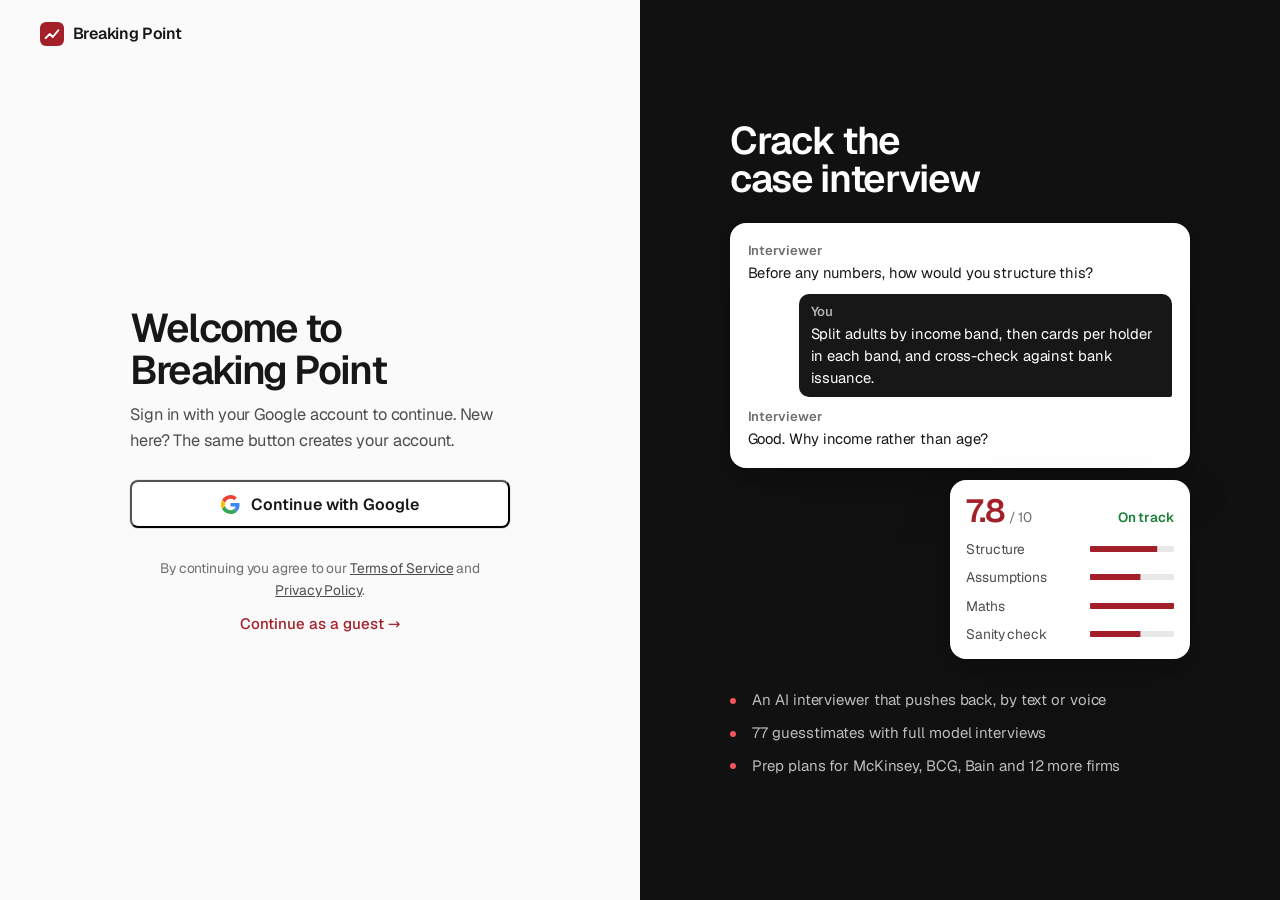
==== commit e5b7cad1: "Rework the design and motion to Emil Kowalski's design-engineering skills Visual system - Neutral li" ====
--- a/index.html
+++ b/index.html
@@ -2,22 +2,25 @@
 <html lang="en">
 <head>
   <meta charset="utf-8">
-  <meta name="viewport" content="width=device-width, initial-scale=1">
+  <meta name="viewport" content="width=device-width, initial-scale=1, viewport-fit=cover, interactive-widget=resizes-content">
+  <meta name="theme-color" media="(prefers-color-scheme: light)" content="#fafafa">
+  <meta name="theme-color" media="(prefers-color-scheme: dark)" content="#0a0a0a">
+  <meta name="color-scheme" content="light dark">
   <title>Breaking Point · Consulting Case Prep</title>
   <meta name="description" content="Learn, practise and rehearse consulting guesstimates, with an AI interviewer powered by your own Gemini API key.">
   <link rel="icon" href="img/favicon.svg" type="image/svg+xml">
-  <link rel="stylesheet" href="css/style.css?v=24">
-  <link rel="stylesheet" href="css/app.css?v=24">
+  <link rel="stylesheet" href="css/style.css?v=25">
+  <link rel="stylesheet" href="css/app.css?v=25">
   <script>document.documentElement.classList.add("auth-pending", "js");</script>
-  <script src="js/update.js?v=24"></script>
-  <script src="js/config.js?v=24"></script>
-  <script src="js/track.js?v=24"></script>
+  <script src="js/update.js?v=25"></script>
+  <script src="js/config.js?v=25"></script>
+  <script src="js/track.js?v=25"></script>
 </head>
 <body>
 
 <header class="site-header">
   <div class="wrap">
-    <a class="brand" href="#learn" aria-label="Breaking Point home"><svg class="brand-mark" viewBox="0 0 32 32" aria-hidden="true"><rect width="32" height="32" rx="4" fill="#7d0c14"/><path d="M6.5 22l6-6 4.5 4.5 8.5-9.5" fill="none" stroke="#e2e2e2" stroke-width="2.8"/></svg><span class="brand-name">Breaking Point</span></a>
+    <a class="brand" href="#learn" aria-label="Breaking Point home"><svg class="brand-mark" viewBox="0 0 32 32" aria-hidden="true"><rect width="32" height="32" rx="8" fill="#a3202b"/><path d="M7.5 21.5l5.5-5.5 4 4 7.5-9" fill="none" stroke="#fff" stroke-width="2.6" stroke-linecap="round" stroke-linejoin="round"/></svg><span class="brand-name">Breaking Point</span></a>
     <nav class="tabs" aria-label="Sections">
       <a href="#learn" data-tab="learn">Home</a>
       <a href="#bank" data-tab="bank"><svg viewBox="0 0 24 24" aria-hidden="true"><path d="M9 6h11M9 12h11M9 18h11M4.5 6h.01M4.5 12h.01M4.5 18h.01"/></svg>Questions</a>
@@ -40,187 +43,210 @@
 <article id="view-learn" class="view home">
   <div id="learn-home">
 
-    <!-- Hero: the sentence split by a frame. The frame is a reel of working
-         fragments; it advances as the page scrolls while the halves hold. -->
-    <section class="hero" id="hero" aria-labelledby="hero-h">
-      <div class="hero-stage">
-        <h1 class="hero-title" id="hero-h"><span class="h-a">Crack the</span> <span class="h-b">case interview</span></h1>
-
-        <div class="reel-window">
-          <div class="reel" id="reel">
-            <div class="frame is-on" data-ui data-step="0">
-              <div class="frame-bar"><span>Live estimate</span><span>From question G077</span></div>
-              <div class="frame-body">
-                <form class="est" id="est" aria-label="Estimate the taxis in Mumbai" onsubmit="return false">
-                  <p class="est-q">How many kaali-peeli taxis does Mumbai have?</p>
-                  <div class="est-chain">
-                    <div class="est-row"><span>1.3 crore people, 1.4 trips a day each</span><b>1.8 crore trips</b></div>
-                    <label class="est-row" for="est-share"><span>Share taken by kaali-peeli</span><b id="est-share-v">2.5%</b><input id="est-share" type="range" min="1" max="6" step="0.5" value="2.5"></label>
-                    <label class="est-row" for="est-tpt"><span>Trips one taxi does a day</span><b id="est-tpt-v">15</b><input id="est-tpt" type="range" min="8" max="25" step="1" value="15"></label>
-                  </div>
-                  <output class="est-out" id="est-out" for="est-share est-tpt" aria-live="polite"><span class="lbl">Taxis Mumbai needs</span><span class="est-num" id="est-num">30,000</span><span class="ma" id="est-ma">Model answer: 30,000 to 40,000</span></output>
-                </form>
+    <section class="hero" aria-labelledby="hero-h">
+      <div class="hero-top">
+        <h1 class="hero-h" id="hero-h">Crack the case interview. <span>Out loud.</span></h1>
+        <div>
+          <p class="hero-lead">Real guesstimates from consulting interviews in India, a model answer for each, and an AI interviewer that pushes back and scores you. Free.</p>
+          <div class="hero-cta">
+            <a class="btn lg" href="#ai">Start a mock interview</a>
+            <a class="btn ghost lg" href="#bank">Browse 77 questions</a>
+          </div>
+        </div>
+      </div>
+
+      <!-- A working window onto the product. Each tab is a real piece of it. -->
+      <div class="demo" id="demo">
+        <div class="demo-head">
+          <div class="seg-tabs" role="tablist" aria-label="Try it">
+            <button role="tab" id="tab-est" aria-controls="pane-est" aria-selected="true"><svg viewBox="0 0 24 24" aria-hidden="true"><path d="M4 20h16M7 16V9M12 16V5M17 16v-4"/></svg>Estimate</button>
+            <button role="tab" id="tab-chat" aria-controls="pane-chat" aria-selected="false" tabindex="-1"><svg viewBox="0 0 24 24" aria-hidden="true"><path d="M4 5h16v11H9l-5 4z"/></svg>Interview</button>
+            <button role="tab" id="tab-score" aria-controls="pane-score" aria-selected="false" tabindex="-1"><svg viewBox="0 0 24 24" aria-hidden="true"><circle cx="12" cy="12" r="8"/><path d="M12 8v4l3 2"/></svg>Scorecard</button>
+            <button role="tab" id="tab-maths" aria-controls="pane-maths" aria-selected="false" tabindex="-1"><svg viewBox="0 0 24 24" aria-hidden="true"><path d="M5 7h6M8 4v6M14 7h5M5 15l5 5M10 15l-5 5M14 16h5M14 19h5"/></svg>Maths</button>
+            <div class="seg-active" aria-hidden="true"></div>
+          </div>
+          <p class="note">Try it, no sign-in needed</p>
+        </div>
+
+        <div class="demo-panels">
+          <div class="demo-panel" role="tabpanel" id="pane-est" aria-labelledby="tab-est">
+            <form class="est" id="est" onsubmit="return false">
+              <div>
+                <p class="est-q">How many kaali-peeli taxis does Mumbai have?</p>
+                <p class="est-src">Question G077. Move the assumptions and watch the answer change.</p>
+                <ol class="est-steps">
+                  <li><div class="est-row"><span>1.3 crore people &times; 1.4 trips a day</span><b>1.8 crore trips</b></div></li>
+                  <li>
+                    <label class="est-row" for="est-share"><span>Share taken by kaali-peeli</span><b id="est-share-v">2.5%</b></label>
+                    <input id="est-share" type="range" min="1" max="6" step="0.5" value="2.5">
+                  </li>
+                  <li>
+                    <label class="est-row" for="est-tpt"><span>Trips one taxi does a day</span><b id="est-tpt-v">15</b></label>
+                    <input id="est-tpt" type="range" min="8" max="25" step="1" value="15">
+                  </li>
+                </ol>
+              </div>
+              <div class="est-out">
+                <p class="lbl">Taxis Mumbai needs, roughly</p>
+                <p class="est-num" aria-live="polite"><span id="est-num">30,000</span></p>
+                <div class="range" aria-hidden="true"><i class="range-band" id="est-band"></i><i class="range-dot" id="est-dot"></i></div>
+                <div class="range-scale" aria-hidden="true"><span>0</span><span>40,000</span><span>80,000</span></div>
+                <p class="est-verdict" id="est-verdict" data-in><i></i><span>Inside the model answer of 30,000 to 40,000</span></p>
+              </div>
+            </form>
+          </div>
+
+          <div class="demo-panel" role="tabpanel" id="pane-chat" aria-labelledby="tab-chat" aria-hidden="true">
+            <div class="chatlet">
+              <div class="chatlet-msgs">
+                <p class="bub them"><small>Interviewer</small>How many orders does Swiggy deliver in Delhi on a typical day?</p>
+                <p class="bub me"><small>You</small>Households that order online, times orders a week, times Swiggy&rsquo;s share.</p>
+                <p class="bub them"><small>Interviewer</small>Why households rather than people? Justify it.</p>
+                <span class="typing-dots" aria-hidden="true"><i></i><i></i><i></i></span>
+              </div>
+              <div class="chatlet-side">
+                <p>The interviewer works like a real one. It won&rsquo;t accept a number without a reason.</p>
+                <ul>
+                  <li><svg viewBox="0 0 24 24" aria-hidden="true"><path d="M5 12l5 5L20 7"/></svg>Asks you to clarify and structure first</li>
+                  <li><svg viewBox="0 0 24 24" aria-hidden="true"><path d="M5 12l5 5L20 7"/></svg>Pushes back on weak assumptions</li>
+                  <li><svg viewBox="0 0 24 24" aria-hidden="true"><path d="M5 12l5 5L20 7"/></svg>Type, or talk to it out loud</li>
+                </ul>
               </div>
             </div>
-            <div class="frame" data-ui data-step="1">
-              <div class="frame-bar"><span>Mock interview: Swiggy orders in Delhi</span><span>08:42</span></div>
-              <div class="frame-body chatlet">
-                <p><span class="who">Interviewer</span>How many orders does Swiggy deliver in Delhi on a typical day?</p>
-                <p class="me"><span class="who">You</span>Households that order online, times orders a week, times Swiggy&rsquo;s share.</p>
-                <p class="push"><span class="who">Interviewer</span>Why households rather than people? Justify it.</p>
+          </div>
+
+          <div class="demo-panel" role="tabpanel" id="pane-score" aria-labelledby="tab-score" aria-hidden="true">
+            <div class="scorelet">
+              <div>
+                <p class="scorelet-n">7.7<small> / 10</small></p>
+                <span class="scorelet-tag">On track</span>
+                <p class="note">Every mock ends with a scorecard on six criteria and the model answer to compare.</p>
+              </div>
+              <ul class="scorelet-bars">
+                <li><span>Clarification</span><i style="--v:4;--d:0"></i><b>4</b></li>
+                <li><span>Structure</span><i style="--v:5;--d:1"></i><b>5</b></li>
+                <li><span>Assumptions</span><i style="--v:4;--d:2"></i><b>4</b></li>
+                <li><span>Maths</span><i style="--v:4;--d:3"></i><b>4</b></li>
+                <li><span>Sanity check</span><i style="--v:3;--d:4"></i><b>3</b></li>
+                <li><span>Communication</span><i style="--v:3;--d:5"></i><b>3</b></li>
+              </ul>
+            </div>
+          </div>
+
+          <div class="demo-panel" role="tabpanel" id="pane-maths" aria-labelledby="tab-maths" aria-hidden="true">
+            <div class="drilllet">
+              <div>
+                <p class="note" id="drill-n">Question 1 of 3</p>
+                <p class="drilllet-q" id="drill-q">45 crore = ? million</p>
+                <form id="drill-form" novalidate>
+                  <label class="sr-only" for="drill-a">Your answer</label>
+                  <input id="drill-a" type="text" inputmode="decimal" autocomplete="off" enterkeyhint="done" placeholder="Your answer">
+                  <button class="btn" type="submit">Check</button>
+                </form>
+                <p class="drill-msg" id="drill-msg" aria-live="polite"></p>
+              </div>
+              <div class="drill-tip">
+                <b>Lakh and crore, fast</b>
+                <p>1 lakh = 100,000. 1 crore = 10 million. So crore to million is &times;10, and lakh to million is &divide;10.</p>
               </div>
             </div>
-            <div class="frame" data-ui data-step="2">
-              <div class="frame-bar"><span>Scorecard</span><span>After 14 minutes</span></div>
-              <div class="frame-body">
-                <div class="scorelet">
-                  <p class="scorelet-n">7.7<small>out of 10, on track</small></p>
-                  <ul>
-                    <li><span>Clarification</span><i style="--v:4"></i><b>4</b></li>
-                    <li><span>Structure</span><i style="--v:5"></i><b>5</b></li>
-                    <li><span>Assumptions</span><i style="--v:4"></i><b>4</b></li>
-                    <li><span>Maths</span><i style="--v:4"></i><b>4</b></li>
-                    <li><span>Sanity check</span><i style="--v:3"></i><b>3</b></li>
-                    <li><span>Communication</span><i style="--v:3"></i><b>3</b></li>
-                  </ul>
-                </div>
-              </div>
-            </div>
-            <div class="frame" data-ui data-step="3">
-              <div class="frame-bar"><span>Maths drill: units</span><span>Level 3</span></div>
-              <div class="frame-body drilllet">
-                <p class="drilllet-q">45 crore = ? million</p>
-                <p class="drilllet-a"><span>450</span></p>
-                <p class="drilllet-ok">Correct in 3.1 seconds</p>
-              </div>
-            </div>
-          </div>
-        </div>
-
-        <p class="reel-count" id="reel-count" aria-hidden="true">1 of 4</p>
-
-        <div class="hero-foot">
-          <p>Real guesstimates from consulting interviews in India, a model answer for each, and an AI interviewer that pushes back. Free.</p>
-          <div class="hero-acts">
-            <a class="btn lg" href="#ai">Start a mock interview</a>
-            <a class="arrow-link" href="#bank">Browse the 77 questions</a>
-          </div>
-        </div>
+          </div>
+        </div>
+      </div>
+
+      <div class="firm-strip">
+        <p>Questions asked at</p>
+        <div class="logos" id="logo-wall"></div>
       </div>
     </section>
 
-    <!-- Showcase: the question bank, with a model interview laid over the type -->
-    <section class="home-sec show" aria-labelledby="show-h">
-      <h2 class="show-h" id="show-h"><span class="l1">77 real</span><span class="l2">guesstimates</span></h2>
-      <figure class="show-obj frame" data-ui data-reveal>
-        <div class="frame-bar"><span>Model interview: taxis in Mumbai</span><span>G077</span></div>
-        <div class="frame-body">
-          <ol class="tx">
-            <li class="is-i"><span class="spk">Interviewer</span><span>Estimate the number of taxis in Mumbai.</span></li>
-            <li class="is-c"><span class="spk">Candidate</span><span>The black-and-yellow kaali-peeli taxis, not app cabs or autos?</span></li>
-            <li class="is-i"><span class="spk">Interviewer</span><span>Kaali-peeli only.</span></li>
-            <li class="is-c"><span class="spk">Candidate</span><span>Daily trips in Mumbai, times the taxi share, divided by trips per taxi per day. Then a peak-hour check.</span></li>
-            <li class="is-i"><span class="spk">Interviewer</span><span>Does peak change anything?</span></li>
-          </ol>
-        </div>
-      </figure>
-      <div class="g12">
-        <div class="show-facts" data-reveal>
-          <p>Each one was asked in a consulting interview in India, at firms such as McKinsey, BCG, Bain, Kearney and Redseer.</p>
-          <p>Every question comes with a full model interview, line by line, so you can see how a strong candidate clarifies, structures and checks the number.</p>
-          <a class="arrow-link" href="#bank">Browse the questions <span aria-hidden="true">&rarr;</span></a>
-        </div>
+    <section class="home-sec" aria-labelledby="bank-h">
+      <div class="bank-prev">
+        <div class="sec-head" data-reveal>
+          <h2 id="bank-h">77 real guesstimates, each with a model interview</h2>
+          <p>Every question was asked in a consulting interview in India. Read how a strong candidate clarifies, structures and checks the number, line by line, then practise it yourself.</p>
+          <a class="arrow-link" href="#bank">Open the question bank <span aria-hidden="true">&rarr;</span></a>
+        </div>
+        <ul class="q-rows" id="q-rows" data-reveal></ul>
       </div>
     </section>
 
-    <!-- List: everything on the site, live and coming -->
-    <section class="home-sec mods-sec" id="modules" aria-labelledby="mods-h">
-      <h2 class="sec-h" id="mods-h"><span class="ind">Everything you</span>can practise here</h2>
-      <div class="g12 mods-body">
-        <div class="guides" data-reveal>
-          <h3>New to guesstimates? Start with the method.</h3>
-          <p>Five short guides take you from the first question to a full answer.</p>
-          <ul class="guide-links">
-            <li><a href="learn/introduction.html">Introduction</a></li>
-            <li><a href="learn/frameworks.html">Frameworks</a></li>
-            <li><a href="learn/pro-tips.html">Pro tips</a></li>
-            <li><a href="learn/worked-example.html">Worked example</a></li>
-            <li><a href="learn/numbers.html">India Numbers Bible</a></li>
-          </ul>
-        </div>
-        <p class="tbl-word" aria-hidden="true">Modules</p>
-        <ul class="mod-table" data-reveal-rows aria-label="Modules">
-          <li><a class="mod-row2" href="learn/introduction.html"><span class="k">Case</span><span class="n">Guesstimates</span><span class="v">Live <span aria-hidden="true">&rarr;</span></span></a></li>
-          <li><div class="mod-row2"><span class="k">Case</span><span class="n">Market entry</span><span class="v">Coming soon</span></div></li>
-          <li><div class="mod-row2"><span class="k">Case</span><span class="n">Profitability</span><span class="v">Coming soon</span></div></li>
-          <li><div class="mod-row2"><span class="k">Case</span><span class="n">Pricing</span><span class="v">Coming soon</span></div></li>
-          <li><div class="mod-row2"><span class="k">Case</span><span class="n">Growth</span><span class="v">Coming soon</span></div></li>
-          <li><div class="mod-row2"><span class="k">Case</span><span class="n">M&amp;A and due diligence</span><span class="v">Coming soon</span></div></li>
-          <li><div class="mod-row2"><span class="k">Case</span><span class="n">Unconventional cases</span><span class="v">Coming soon</span></div></li>
-          <li class="grp"><a class="mod-row2" href="#drill"><span class="k">Skill</span><span class="n">Mental maths drills</span><span class="v">Live <span aria-hidden="true">&rarr;</span></span></a></li>
-          <li><a class="mod-row2" href="#ai"><span class="k">Skill</span><span class="n">AI interviewer, text or voice</span><span class="v">Live <span aria-hidden="true">&rarr;</span></span></a></li>
-          <li class="grp"><a class="mod-row2" href="#firms"><span class="k">Your prep</span><span class="n">Firm prep plans</span><span class="v">Live <span aria-hidden="true">&rarr;</span></span></a></li>
-          <li><a class="mod-row2" href="#progress"><span class="k">Your prep</span><span class="n">Progress tracking</span><span class="v">Live <span aria-hidden="true">&rarr;</span></span></a></li>
+    <section class="home-sec" id="modules" aria-labelledby="mods-h">
+      <div class="sec-head" data-reveal>
+        <h2 id="mods-h">Everything you need to prepare</h2>
+        <p>Learn the method, drill the maths, rehearse with an interviewer and see what to work on next.</p>
+      </div>
+      <div class="mods" data-reveal>
+        <a class="mod span-3" href="#ai">
+          <div class="mod-vis"><span class="wave" aria-hidden="true"><i style="height:10px"></i><i style="height:18px"></i><i style="height:26px"></i><i style="height:14px"></i><i style="height:22px"></i><i style="height:8px"></i><i style="height:16px"></i></span><span class="pill">Text or voice</span></div>
+          <h3>AI interviewer</h3>
+          <p>Rehearse any question with an interviewer that questions your structure, challenges assumptions and scores you on six criteria.</p>
+          <span class="arrow-link">Start a mock interview <span aria-hidden="true">&rarr;</span></span>
+        </a>
+        <a class="mod span-3" href="learn/introduction.html">
+          <div class="mod-vis"><span class="pill">Introduction</span><span class="pill">Frameworks</span><span class="pill">Pro tips</span><span class="pill">Worked example</span><span class="pill">India Numbers Bible</span></div>
+          <h3>Guesstimate guides</h3>
+          <p>Five short guides take you from the first question to a full answer, with the India numbers you will lean on.</p>
+          <span class="arrow-link">Start with the method <span aria-hidden="true">&rarr;</span></span>
+        </a>
+        <a class="mod span-2" href="#drill">
+          <div class="mod-vis"><span class="pill">45 Cr = 450 Mn</span><span class="pill ok">Correct, 3.1s</span></div>
+          <h3>Mental maths drills</h3>
+          <p>Timed, adaptive drills in lakh, crore and millions. Difficulty rises as you get faster.</p>
+          <span class="arrow-link">Try a drill <span aria-hidden="true">&rarr;</span></span>
+        </a>
+        <a class="mod span-2" href="#firms">
+          <div class="mod-vis"><span class="logo-stack" id="mod-logos"></span></div>
+          <h3>Firm prep plans</h3>
+          <p>Each firm&rsquo;s interview format, a week-by-week plan to your interview date, and mocks in its style.</p>
+          <span class="arrow-link">Choose your firm <span aria-hidden="true">&rarr;</span></span>
+        </a>
+        <a class="mod span-2" href="#progress">
+          <div class="mod-vis"><svg class="spark" viewBox="0 0 200 56" preserveAspectRatio="none" aria-hidden="true"><path class="area" d="M0 46 L33 40 L66 42 L100 30 L133 26 L166 18 L200 10 L200 56 L0 56Z"/><path d="M0 46 L33 40 L66 42 L100 30 L133 26 L166 18 L200 10"/></svg></div>
+          <h3>Progress tracking</h3>
+          <p>A readiness score, score trends by criterion and your weakest area, saved to your account.</p>
+          <span class="arrow-link">See your progress <span aria-hidden="true">&rarr;</span></span>
+        </a>
+      </div>
+      <div class="soon" data-reveal>
+        <b>Coming soon</b>
+        <div class="chips"><span class="pill">Market entry</span><span class="pill">Profitability</span><span class="pill">Pricing</span><span class="pill">Growth</span><span class="pill">M&amp;A and due diligence</span><span class="pill">Unconventional cases</span></div>
+      </div>
+    </section>
+
+    <section class="home-sec" aria-label="In numbers">
+      <div class="figs" data-reveal>
+        <div class="fig-n"><b data-count="77">77</b><span>guesstimates, each with a full model interview</span></div>
+        <div class="fig-n"><b data-count="15">15</b><span>firms, with mocks in each firm&rsquo;s style</span></div>
+        <div class="fig-n"><b data-count="6">6</b><span>criteria on every scorecard</span></div>
+        <div class="fig-n"><b>&#8377;0</b><span>to use, with your own free Gemini key</span></div>
+      </div>
+    </section>
+
+    <section class="home-sec" aria-labelledby="faq-h">
+      <div class="faq">
+        <div class="sec-head" data-reveal>
+          <h2 id="faq-h">Common questions</h2>
+          <p>Anything else, start a mock interview and ask the interviewer.</p>
+        </div>
+        <ul class="acc" id="faq">
+          <li><button type="button" aria-expanded="false">Is it free?<svg class="chev" viewBox="0 0 24 24" aria-hidden="true"><path d="M6 9l6 6 6-6"/></svg></button><div class="acc-panel"><p>Yes. Everything here is free. The AI interviewer runs on your own free Gemini API key from Google AI Studio, so there is no subscription and nothing to pay.</p></div></li>
+          <li><button type="button" aria-expanded="false">How does the AI interviewer work?<svg class="chev" viewBox="0 0 24 24" aria-hidden="true"><path d="M6 9l6 6 6-6"/></svg></button><div class="acc-panel"><p>It plays the interviewer for the question you pick: it asks you to clarify and structure, pushes back on your assumptions and scores you on six criteria when you finish. Your answers go straight from your browser to Google.</p></div></li>
+          <li><button type="button" aria-expanded="false">Do I need an account?<svg class="chev" viewBox="0 0 24 24" aria-hidden="true"><path d="M6 9l6 6 6-6"/></svg></button><div class="acc-panel"><p>No. You can use everything as a guest, but nothing is saved. Sign in with Google to keep your progress, drill levels and firm plans on any device.</p></div></li>
+          <li><button type="button" aria-expanded="false">Can I practise out loud?<svg class="chev" viewBox="0 0 24 24" aria-hidden="true"><path d="M6 9l6 6 6-6"/></svg></button><div class="acc-panel"><p>Yes. Tap the waveform in an interview and talk: the interviewer listens, answers aloud and keeps the conversation going until you finish. Voice works best in Chrome.</p></div></li>
+          <li><button type="button" aria-expanded="false">Which firms are covered?<svg class="chev" viewBox="0 0 24 24" aria-hidden="true"><path d="M6 9l6 6 6-6"/></svg></button><div class="acc-panel"><p>Fifteen, from McKinsey, BCG and Bain to Kearney, Redseer and Indus Insights. Each has its interview format, what it screens for, a plan built around your interview date and mocks in its style.</p></div></li>
+          <li><button type="button" aria-expanded="false">What about market entry, profitability and other cases?<svg class="chev" viewBox="0 0 24 24" aria-hidden="true"><path d="M6 9l6 6 6-6"/></svg></button><div class="acc-panel"><p>They are on the way: market entry, profitability, pricing, growth, M&amp;A and due diligence, and unconventional cases. Guesstimates, maths drills, firm prep and progress tracking are live today.</p></div></li>
         </ul>
       </div>
     </section>
 
-    <!-- Features: one paragraph with picture words -->
-    <section class="home-sec feat" aria-labelledby="feat-h">
-      <h2 class="sr-only" id="feat-h">What you can do</h2>
-      <p class="feat-p" data-reveal>Practise out loud with an interviewer <span class="slot slot-orb" data-ui aria-hidden="true"><svg viewBox="0 0 24 24"><rect x="3" y="8" width="3" height="8" rx="1"/><rect x="8.2" y="4" width="3" height="16" rx="1"/><rect x="13.4" y="6" width="3" height="12" rx="1"/><rect x="18.6" y="9" width="3" height="6" rx="1"/></svg></span> that pushes back, drill your maths <span class="slot slot-math" data-ui aria-hidden="true">45&nbsp;Cr&nbsp;=&nbsp;<b>450&nbsp;Mn</b></span> in lakh and crore, and follow a plan <span class="slot slot-plan" data-ui aria-hidden="true">Week&nbsp;3 <i></i></span> built for your firm.</p>
-      <div class="g12 feat-foot">
-        <div data-reveal>
-          <p>Every mock ends with a scorecard on six criteria. Sign in with Google and your scores, drill levels and plans are saved to your account.</p>
-          <a class="arrow-link" href="#drill">Try a maths drill <span aria-hidden="true">&rarr;</span></a>
-        </div>
-      </div>
-    </section>
-
-    <!-- Stats: a ledger aligned on the decimal -->
-    <section class="home-sec ledger-sec" aria-labelledby="ledger-h">
-      <div class="g12 ledger">
-        <h2 class="ledger-h" id="ledger-h" data-reveal><span class="soft">What you are</span><span>working with</span></h2>
-        <ul class="ledger-rows" data-reveal-rows>
-          <li><span class="lw" data-count>77</span><span class="ld"></span><span class="lc">guesstimates, each with a full model interview</span></li>
-          <li><span class="lw" data-count>15</span><span class="ld"></span><span class="lc">firm playbooks, with mocks in each firm&rsquo;s style</span></li>
-          <li><span class="lw" data-count>6</span><span class="ld"></span><span class="lc">criteria the interviewer scores, each out of 5</span></li>
-          <li><span class="lw" data-count>140</span><span class="ld"></span><span class="lc">crore people in India, where most market sizes start</span></li>
-          <li><span class="lw">1</span><span class="ld">.4</span><span class="lc">trips a day for each person in Mumbai, in the taxi answer</span></li>
-        </ul>
-      </div>
-    </section>
-
-    <!-- FAQ -->
-    <section class="home-sec faq" aria-labelledby="faq-h">
-      <h2 class="sec-h faq-h" id="faq-h">Common questions</h2>
-      <div class="g12 faq-list">
+    <section class="home-sec home-end" aria-labelledby="cta-h">
+      <div class="cta-card">
         <div>
-          <details>
-            <summary>Is it free?</summary>
-            <p>Yes. Everything here is free. The AI interviewer runs on your own free Gemini API key from Google AI Studio, so there is no subscription and nothing to pay.</p>
-          </details>
-          <details>
-            <summary>How does the AI interviewer work?</summary>
-            <p>It plays the interviewer for the question you pick: it asks you to clarify and structure, pushes back on your assumptions and scores you on six criteria when you finish. Your answers go straight from your browser to Google.</p>
-          </details>
-          <details>
-            <summary>Do I need an account?</summary>
-            <p>No. You can use everything as a guest, but nothing is saved. Sign in with Google to keep your progress, drill levels and firm plans on any device.</p>
-          </details>
-          <details>
-            <summary>Can I practise out loud?</summary>
-            <p>Yes. Tap the waveform in an interview and talk: the interviewer listens, answers aloud and keeps the conversation going until you finish. Voice works best in Chrome.</p>
-          </details>
-          <details>
-            <summary>Which firms are covered?</summary>
-            <p>Fifteen, from McKinsey, BCG and Bain to Kearney, Redseer and Indus Insights. Each has its interview format, what it screens for, a plan built around your interview date and mocks in its style.</p>
-          </details>
-          <details>
-            <summary>What about market entry, profitability and other cases?</summary>
-            <p>They are on the way: market entry, profitability, pricing, growth, M&amp;A and due diligence, and unconventional cases. Guesstimates, maths drills, firm prep and progress tracking are live today.</p>
-          </details>
-        </div>
+          <h2 id="cta-h">Your next case interview starts here</h2>
+          <p>Pick a question and rehearse it in two minutes.</p>
+        </div>
+        <a class="btn lg" href="#ai">Start a mock interview</a>
       </div>
     </section>
   </div>
@@ -350,7 +376,7 @@
   <section class="chat-shell" id="ai-chat" hidden aria-label="Practice interview">
     <aside class="picker-panel" id="picker-panel" aria-label="Pick a guesstimate">
       <div class="side-top">
-        <a class="side-brand" href="#learn"><svg class="brand-mark" viewBox="0 0 32 32" aria-hidden="true"><rect width="32" height="32" rx="4" fill="#7d0c14"/><path d="M6.5 22l6-6 4.5 4.5 8.5-9.5" fill="none" stroke="#e2e2e2" stroke-width="2.8"/></svg>Breaking Point</a>
+        <a class="side-brand" href="#learn"><svg class="brand-mark" viewBox="0 0 32 32" aria-hidden="true"><rect width="32" height="32" rx="8" fill="#a3202b"/><path d="M7.5 21.5l5.5-5.5 4 4 7.5-9" fill="none" stroke="#fff" stroke-width="2.6" stroke-linecap="round" stroke-linejoin="round"/></svg>Breaking Point</a>
         <nav class="side-nav" aria-label="Sections">
           <a href="#learn">Home</a>
           <a href="#bank">Questions</a>
@@ -465,7 +491,7 @@
      ============================================================ -->
 <section class="auth" id="auth" hidden aria-labelledby="auth-title">
   <div class="auth-main">
-    <a class="auth-brand" href="#learn"><svg class="brand-mark" viewBox="0 0 32 32" aria-hidden="true"><rect width="32" height="32" rx="4" fill="#7d0c14"/><path d="M6.5 22l6-6 4.5 4.5 8.5-9.5" fill="none" stroke="#e2e2e2" stroke-width="2.8"/></svg>Breaking Point</a>
+    <a class="auth-brand" href="#learn"><svg class="brand-mark" viewBox="0 0 32 32" aria-hidden="true"><rect width="32" height="32" rx="8" fill="#a3202b"/><path d="M7.5 21.5l5.5-5.5 4 4 7.5-9" fill="none" stroke="#fff" stroke-width="2.6" stroke-linecap="round" stroke-linejoin="round"/></svg>Breaking Point</a>
     <div class="auth-card">
       <div id="auth-start">
         <h1 id="auth-title">Welcome back</h1>
@@ -539,10 +565,6 @@
 
 <footer class="site-foot">
   <div class="foot-inner">
-    <div class="foot-invite">
-      <h2 class="foot-h">Crack it<br>out loud</h2>
-      <a class="btn" href="#ai">Start a mock interview</a>
-    </div>
     <ul class="foot-links" aria-label="Footer">
       <li><a href="#bank">Questions</a></li>
       <li><a href="learn/introduction.html">Guides</a></li>
@@ -556,25 +578,24 @@
       <nav aria-label="Legal"><a href="privacy.html">Privacy</a><a href="terms.html">Terms</a></nav>
     </div>
   </div>
-  <p class="foot-mark" aria-hidden="true">Breaking Point</p>
 </footer>
 
-<script src="data/questions.js?v=24"></script>
-<script src="data/transcripts-1.js?v=24"></script>
-<script src="data/transcripts-2.js?v=24"></script>
-<script src="data/transcripts-3.js?v=24"></script>
-<script src="data/transcripts-4.js?v=24"></script>
-<script src="data/firms.js?v=24"></script>
-<script src="js/app.js?v=24"></script>
-<script src="js/bank.js?v=24"></script>
-<script src="js/ai.js?v=24"></script>
-<script src="js/drill.js?v=24"></script>
-<script src="js/firms.js?v=24"></script>
-<script src="js/progress.js?v=24"></script>
-<script src="js/home.js?v=24"></script>
-<script src="js/motion.js?v=24"></script>
-<script src="js/vendor/supabase.js?v=24"></script>
-<script src="js/auth.js?v=24"></script>
-<script src="js/admin.js?v=24"></script>
+<script src="data/questions.js?v=25"></script>
+<script src="data/transcripts-1.js?v=25"></script>
+<script src="data/transcripts-2.js?v=25"></script>
+<script src="data/transcripts-3.js?v=25"></script>
+<script src="data/transcripts-4.js?v=25"></script>
+<script src="data/firms.js?v=25"></script>
+<script src="js/app.js?v=25"></script>
+<script src="js/ui.js?v=25"></script>
+<script src="js/bank.js?v=25"></script>
+<script src="js/ai.js?v=25"></script>
+<script src="js/drill.js?v=25"></script>
+<script src="js/firms.js?v=25"></script>
+<script src="js/progress.js?v=25"></script>
+<script src="js/home.js?v=25"></script>
+<script src="js/vendor/supabase.js?v=25"></script>
+<script src="js/auth.js?v=25"></script>
+<script src="js/admin.js?v=25"></script>
 </body>
 </html>
--- a/css/style.css
+++ b/css/style.css
@@ -1,85 +1,109 @@
 /* =====================================================================
    Breaking Point — Consulting Case Prep
-   Oxblood ink on grey paper. Barlow Condensed for display, Barlow for text.
-   The home page is set as a series of sentences with their evidence; the
-   app screens are a quiet ledger: ink chrome, one oxblood primary action and
-   oxblood on the main data only. Motion follows a few rules: custom curves,
-   transform and opacity only, press feedback, hover only on real pointers,
-   and the finished state under reduced motion.
+   Design system, header, footer, shared components and the home page.
+   App screens live in app.css.
+
+   Principles (Emil Kowalski's design engineering, Apple's fluid interfaces):
+   - Depth from soft, semi-transparent shadows rather than solid borders.
+   - Chrome is a translucent material; content scrolls underneath it.
+   - Type tracks with size: tight on display, neutral on body.
+   - Motion has a purpose: feedback on press, spatial consistency on
+     enter/exit, state changes made legible. Custom curves, transform and
+     opacity only, under 300ms for UI, interruptible transitions, hover only
+     on real pointers, and a gentler (not absent) version under reduced motion.
    ===================================================================== */
 
-@font-face { font-family: "Barlow Condensed"; src: url("../fonts/barlow-condensed-latin-700-normal.woff2") format("woff2"); font-weight: 700; font-style: normal; font-display: swap; }
-@font-face { font-family: "Barlow"; src: url("../fonts/barlow-latin-400-normal.woff2") format("woff2"); font-weight: 400; font-style: normal; font-display: swap; }
-@font-face { font-family: "Barlow"; src: url("../fonts/barlow-latin-500-normal.woff2") format("woff2"); font-weight: 500; font-style: normal; font-display: swap; }
-@font-face { font-family: "Barlow"; src: url("../fonts/barlow-latin-600-normal.woff2") format("woff2"); font-weight: 600; font-style: normal; font-display: swap; }
+@font-face {
+  font-family: "Geist";
+  src: url("../fonts/geist-latin-wght-normal.woff2") format("woff2-variations"), url("../fonts/geist-latin-wght-normal.woff2") format("woff2");
+  font-weight: 100 900; font-style: normal; font-display: swap;
+}
+@font-face {
+  font-family: "Geist Mono";
+  src: url("../fonts/geist-mono-latin-wght-normal.woff2") format("woff2-variations"), url("../fonts/geist-mono-latin-wght-normal.woff2") format("woff2");
+  font-weight: 100 900; font-style: normal; font-display: swap;
+}
 
 :root {
-  /* Paper and ink */
-  --bg: #e2e2e2;          /* the ground */
-  --raised: #eeeeee;      /* cards and panels on app screens */
-  --surface: #d6d6d6;     /* one tone step down: tracks, hovers, open rows */
-  --surface-2: #c9c9c9;
-  --line: #c4c4c4;        /* 1px edges, app screens only */
-  --line-strong: #a9a9a9;
-  --text: #1e1517;        /* near-black, warm */
-  --text-2: #463b3d;
-  --text-3: #5e5254;
-  --oxblood: #7d0c14;
-  --oxblood-deep: #4a070c;
-  --oxblood-mid: #a5464c;
-  --oxblood-soft: #d3b2b4;
-  --muted-ox: #7a4a4e;
-
-  /* Roles */
-  --accent: var(--oxblood);
-  --accent-hover: #64090f;
-  --accent-ink: #f0e9e9;   /* text on the accent */
-  --accent-soft: #e0d1d2;  /* quiet oxblood tint for answers and tips */
-  --accent-soft-2: #c99ea1;
-  --ok: #2f6b3a;
-  --warn: #8a5a00;
-  --bad: #a3141d;
-  --easy: var(--ok);
-  --medium: var(--warn);
-  --hard: var(--bad);
+  color-scheme: light dark;
+
+  /* Neutrals (light) */
+  --bg: #fafafa;
+  --raised: #ffffff;
+  --surface: #f2f2f2;        /* tracks, pressed rows, wells */
+  --surface-2: #e8e8e8;
+  --hover: rgba(0, 0, 0, 0.04);
+  --line: rgba(0, 0, 0, 0.08);       /* hairlines inside tables and lists only */
+  --line-strong: rgba(0, 0, 0, 0.14);
+  --text: #171717;
+  --text-2: #4d4d4d;
+  --text-3: #6f6f6f;
+
+  /* Brand: oxblood, used for the mark, the data and the moments that matter */
+  --brand: #a3202b;
+  --brand-hover: #8a1922;
+  --brand-ink: #ffffff;
+  --brand-soft: rgba(163, 32, 43, 0.08);
+  --brand-soft-2: rgba(163, 32, 43, 0.16);
+
+  /* Primary action: ink, inverted in dark mode */
+  --primary: #171717;
+  --primary-hover: #383838;
+  --primary-ink: #ffffff;
+
+  --ok: #1a7f37;
+  --ok-soft: rgba(26, 127, 55, 0.1);
+  --warn: #9a6700;
+  --warn-soft: rgba(154, 103, 0, 0.1);
+  --bad: #cf222e;
+  --bad-soft: rgba(207, 34, 46, 0.08);
+
+  /* Depth: semi-transparent layers, never a solid border */
+  --ring: 0 0 0 1px rgba(0, 0, 0, 0.08);
+  --shadow-sm: 0 0 0 1px rgba(0, 0, 0, 0.07), 0 1px 2px rgba(0, 0, 0, 0.04);
+  --shadow: 0 0 0 1px rgba(0, 0, 0, 0.06), 0 1px 2px rgba(0, 0, 0, 0.04), 0 4px 12px -2px rgba(0, 0, 0, 0.05);
+  --shadow-md: 0 0 0 1px rgba(0, 0, 0, 0.06), 0 2px 4px rgba(0, 0, 0, 0.04), 0 12px 32px -8px rgba(0, 0, 0, 0.12);
+  --shadow-lg: 0 0 0 1px rgba(0, 0, 0, 0.06), 0 8px 16px -4px rgba(0, 0, 0, 0.08), 0 24px 64px -12px rgba(0, 0, 0, 0.22);
+  --material: rgba(250, 250, 250, 0.72);
+  --scrim: rgba(0, 0, 0, 0.4);
 
   /* Shape */
-  --r-xs: 4px;
-  --r-sm: 6px;
-  --r: 8px;
-  --r-lg: 8px;
+  --r-xs: 6px;
+  --r-sm: 8px;
+  --r: 12px;
+  --r-lg: 16px;
+  --r-xl: 20px;
 
   /* Type */
-  --display: "Barlow Condensed", "Arial Narrow", "Roboto Condensed", sans-serif-condensed, sans-serif;
-  --font: "Barlow", ui-sans-serif, system-ui, -apple-system, "Segoe UI", Roboto, Helvetica, Arial, sans-serif;
-  --mono: var(--font);
-  --step-small: clamp(0.8125rem, 0.79rem + 0.1vw, 0.875rem);
-  --step-body: clamp(1.0625rem, 1rem + 0.25vw, 1.1875rem);
-  --step-lead: clamp(1.25rem, 1.1rem + 0.7vw, 1.625rem);
-  --step-head: clamp(2.5rem, 1.2rem + 5vw, 5.5rem);
+  --font: "Geist", ui-sans-serif, system-ui, -apple-system, "Segoe UI", Roboto, Helvetica, Arial, sans-serif;
+  --mono: "Geist Mono", ui-monospace, "SF Mono", Menlo, monospace;
+  --display: var(--font);
 
   /* Layout */
   --header-h: 64px;
-  --margin: clamp(16px, 2.3vw, 32px);
-  --gutter: clamp(12px, 1.6vw, 24px);
-  --measure: 44rem;
-  --sec-gap: clamp(6rem, 11vw, 11rem);
-
-  /* Motion */
+  --tabbar: 0px;
+  --margin: clamp(16px, 4vw, 40px);
+  --measure: 42rem;
+
+  /* Motion (Emil Kowalski's curves) */
   --ease-out: cubic-bezier(0.23, 1, 0.32, 1);
-  --ease-expo: cubic-bezier(0.16, 1, 0.3, 1);
   --ease-in-out: cubic-bezier(0.77, 0, 0.175, 1);
   --ease-drawer: cubic-bezier(0.32, 0.72, 0, 1);
-  --ease-soft: cubic-bezier(0.33, 1, 0.68, 1);
-  --ease-exit: cubic-bezier(0.55, 0.055, 0.675, 0.19);
-  --t-press: 140ms;
-  --t-hover: 180ms;
-  --t-ui: 240ms;
-  --t-reveal: 800ms;
-  --stagger-line: 90ms;
-  --stagger-item: 70ms;
-
-  /* Aliases used by inline styles and scripts */
+  --t-press: 160ms;
+  --t-hover: 150ms;
+  --t-ui: 200ms;
+
+  /* Aliases kept for older inline styles and scripts */
+  --accent: var(--brand);
+  --accent-hover: var(--brand-hover);
+  --accent-ink: var(--brand-ink);
+  --accent-soft: var(--brand-soft);
+  --accent-soft-2: var(--brand-soft-2);
+  --oxblood: var(--brand);
+  --oxblood-deep: var(--brand-hover);
+  --oxblood-mid: color-mix(in srgb, var(--brand) 60%, var(--raised));
+  --oxblood-soft: color-mix(in srgb, var(--brand) 28%, var(--raised));
+  --muted-ox: var(--text-2);
   --ink: var(--text);
   --paper: var(--bg);
   --muted: var(--text-2);
@@ -88,504 +112,586 @@
   --panel: var(--raised);
   --panel-strong: var(--surface);
   --card: var(--raised);
-  --ui: var(--font);
-  --serif: var(--font);
-  --bg-subtle: var(--raised);
-  --bg-muted: var(--surface);
   --border: var(--line);
   --border-strong: var(--line-strong);
+  --bg-subtle: var(--surface);
+  --bg-muted: var(--surface-2);
+  --easy: var(--ok);
+  --medium: var(--warn);
+  --hard: var(--bad);
+}
+
+@media (prefers-color-scheme: dark) {
+  :root {
+    --bg: #0a0a0a;
+    --raised: #151515;
+    --surface: #1f1f1f;
+    --surface-2: #2a2a2a;
+    --hover: rgba(255, 255, 255, 0.05);
+    --line: rgba(255, 255, 255, 0.09);
+    --line-strong: rgba(255, 255, 255, 0.16);
+    --text: #ededed;
+    --text-2: #b4b4b4;
+    --text-3: #8f8f8f;
+    --brand: #f2555a;
+    --brand-hover: #ff6b6f;
+    --brand-ink: #0a0a0a;
+    --brand-soft: rgba(242, 85, 90, 0.12);
+    --brand-soft-2: rgba(242, 85, 90, 0.22);
+    --primary: #ededed;
+    --primary-hover: #ffffff;
+    --primary-ink: #0a0a0a;
+    --ok: #3fb950;
+    --ok-soft: rgba(63, 185, 80, 0.14);
+    --warn: #d29922;
+    --warn-soft: rgba(210, 153, 34, 0.14);
+    --bad: #ff7b72;
+    --bad-soft: rgba(255, 123, 114, 0.12);
+    --ring: 0 0 0 1px rgba(255, 255, 255, 0.09);
+    --shadow-sm: 0 0 0 1px rgba(255, 255, 255, 0.08), 0 1px 2px rgba(0, 0, 0, 0.4);
+    --shadow: 0 0 0 1px rgba(255, 255, 255, 0.08), 0 1px 2px rgba(0, 0, 0, 0.4), 0 4px 12px -2px rgba(0, 0, 0, 0.4);
+    --shadow-md: 0 0 0 1px rgba(255, 255, 255, 0.09), 0 2px 4px rgba(0, 0, 0, 0.4), 0 12px 32px -8px rgba(0, 0, 0, 0.6);
+    --shadow-lg: 0 0 0 1px rgba(255, 255, 255, 0.1), 0 8px 16px -4px rgba(0, 0, 0, 0.5), 0 24px 64px -12px rgba(0, 0, 0, 0.7);
+    --material: rgba(10, 10, 10, 0.7);
+    --scrim: rgba(0, 0, 0, 0.6);
+  }
 }
 
 *, *::before, *::after { box-sizing: border-box; }
 [hidden] { display: none !important; }
-html { -webkit-text-size-adjust: 100%; background: var(--bg); }
+html {
+  background: var(--bg);
+  -webkit-text-size-adjust: 100%;
+  -webkit-tap-highlight-color: transparent;
+  scroll-padding-top: calc(var(--header-h) + 16px);
+}
 body {
   margin: 0; background: var(--bg); color: var(--text);
-  font-family: var(--font); font-size: 16px; line-height: 1.55;
+  font-family: var(--font); font-size: 16px; line-height: 1.6; letter-spacing: -0.006em;
   -webkit-font-smoothing: antialiased; -moz-osx-font-smoothing: grayscale;
-  -webkit-tap-highlight-color: transparent;
+  text-rendering: optimizeLegibility;
 }
 img, svg { max-width: 100%; }
-a { color: var(--accent); text-decoration: none; }
-::selection { background: var(--oxblood); color: var(--accent-ink); }
+a { color: var(--brand); text-decoration: none; }
+button, a, [role="button"], [role="tab"], summary, label { touch-action: manipulation; }
+button, [role="button"], [role="tab"], .btn, .chip, .tabs a, summary { -webkit-user-select: none; user-select: none; -webkit-touch-callout: none; }
+::selection { background: var(--brand-soft-2); }
 ::placeholder { color: var(--text-3); opacity: 1; }
-:focus-visible { outline: 2px solid var(--accent); outline-offset: 2px; border-radius: 2px; }
+:focus-visible { outline: 2px solid var(--brand); outline-offset: 2px; border-radius: 4px; }
 .sr-only { position: absolute !important; width: 1px; height: 1px; padding: 0; margin: -1px; overflow: hidden; clip: rect(0 0 0 0); white-space: nowrap; border: 0; }
 
-h1, h2, h3, h4 { color: var(--text); margin: 0; text-wrap: balance; }
-h1 { font: 700 2.25rem/1 var(--display); letter-spacing: -0.01em; }
-h2 { font: 600 1.4rem/1.25 var(--font); letter-spacing: -0.01em; margin: 2.6rem 0 0.8rem; }
-h3 { font: 600 1.12rem/1.35 var(--font); margin: 1.6rem 0 0.5rem; }
-h4 { font: 600 0.95rem/1.4 var(--font); color: var(--text); margin: 0 0 0.35rem; }
+/* Tracking follows size: tighter as type grows */
+h1, h2, h3, h4 { color: var(--text); margin: 0; text-wrap: balance; font-weight: 600; }
+h1 { font-size: 2.25rem; line-height: 1.1; letter-spacing: -0.035em; }
+h2 { font-size: 1.5rem; line-height: 1.25; letter-spacing: -0.025em; margin: 2.6rem 0 0.8rem; }
+h3 { font-size: 1.125rem; line-height: 1.35; letter-spacing: -0.015em; margin: 1.6rem 0 0.5rem; }
+h4 { font-size: 0.9375rem; line-height: 1.4; letter-spacing: -0.01em; margin: 0 0 0.35rem; }
 p { margin: 0.8rem 0; max-width: var(--measure); color: var(--text-2); text-wrap: pretty; }
 ul, ol { color: var(--text-2); padding-left: 1.3rem; max-width: var(--measure); }
 li { margin: 0.25rem 0; }
 strong, b { color: var(--text); font-weight: 600; }
 em { font-style: italic; }
-code, kbd { font: 600 0.92em var(--font); font-variant-numeric: tabular-nums; color: var(--text); }
-kbd { background: var(--surface); border-radius: var(--r-xs); padding: 0 0.35em; }
+small { font-size: 0.8125rem; letter-spacing: 0; }
+code, kbd { font-family: var(--mono); font-size: 0.86em; letter-spacing: 0; }
+kbd { background: var(--raised); box-shadow: var(--shadow-sm); border-radius: 5px; padding: 0.05em 0.4em; color: var(--text-2); }
 .muted { color: var(--text-3); }
 
-.wrap { max-width: 1180px; margin: 0 auto; padding: 0 28px; }
+.wrap { max-width: 1200px; margin: 0 auto; padding: 0 var(--margin); }
 main { display: block; }
-.view:not(#view-learn) { max-width: 1180px; margin: 0 auto; padding-left: 28px; padding-right: 28px; }
-article { padding: 2.6rem 0 5rem; }
+.view:not(#view-learn) { max-width: 1200px; margin: 0 auto; padding-left: var(--margin); padding-right: var(--margin); }
+article { padding: 2.75rem 0 5rem; }
 #view-learn { padding: 0; }
-
-p.subtitle { font-size: 1.08rem; line-height: 1.6; color: var(--text-2); margin: 0.7rem 0 2rem; max-width: 42rem; }
-.note { font-size: 0.92rem; line-height: 1.55; color: var(--text-3); }
-
-/* ---------- Buttons, chips, fields ---------- */
+p.subtitle { font-size: 1.0625rem; line-height: 1.6; color: var(--text-2); margin: 0.6rem 0 2rem; max-width: 40rem; }
+.note { font-size: 0.875rem; line-height: 1.55; color: var(--text-3); }
+
+/* ---------- Buttons ---------- */
 
 .btn {
-  display: inline-flex; align-items: center; justify-content: center; gap: 0.45rem;
-  font: 600 0.95rem/1.2 var(--font);
-  color: var(--accent-ink); background: var(--accent); border: 1px solid var(--accent);
-  padding: 0.62rem 1.05rem; border-radius: var(--r-sm); cursor: pointer; white-space: nowrap;
-  transition: transform var(--t-press) var(--ease-out), background-color var(--t-hover) ease, border-color var(--t-hover) ease, color var(--t-hover) ease;
-}
-a.btn { color: var(--accent-ink); }
+  position: relative; display: inline-flex; align-items: center; justify-content: center; gap: 0.5rem;
+  height: 40px; padding: 0 1rem; border: 0; border-radius: var(--r-sm); cursor: pointer; white-space: nowrap;
+  font: 500 0.9375rem/1 var(--font); letter-spacing: -0.01em;
+  color: var(--primary-ink); background: var(--primary);
+  transition: transform var(--t-press) var(--ease-out), background-color var(--t-hover) ease, box-shadow var(--t-hover) ease, color var(--t-hover) ease, opacity var(--t-hover) ease;
+}
+a.btn { color: var(--primary-ink); }
 .btn:active:not(:disabled) { transform: scale(0.97); }
-.btn.ghost, a.btn.ghost { color: var(--text); background: transparent; border-color: var(--line-strong); }
-.btn.lg { padding: 0.85rem 1.35rem; font-size: 1.0625rem; }
-.btn:disabled { opacity: 0.45; cursor: not-allowed; }
-.linkish { font: 600 0.92rem var(--font); background: none; border: 0; padding: 0; color: var(--accent); cursor: pointer; text-decoration: underline; text-decoration-color: transparent; text-underline-offset: 0.2em; transition: text-decoration-color var(--t-hover) ease, color var(--t-hover) ease; }
+.btn.ghost, a.btn.ghost { color: var(--text); background: var(--raised); box-shadow: var(--shadow-sm); }
+.btn.brand, a.btn.brand { background: var(--brand); color: var(--brand-ink); }
+.btn.lg { height: 48px; padding: 0 1.35rem; font-size: 1rem; border-radius: 10px; }
+.btn.sm { height: 32px; padding: 0 0.75rem; font-size: 0.875rem; border-radius: 7px; }
+.btn:disabled { opacity: 0.4; cursor: not-allowed; }
+.btn svg { width: 16px; height: 16px; flex: none; }
+.linkish { font: 500 0.9375rem var(--font); background: none; border: 0; padding: 0; color: var(--brand); cursor: pointer; text-decoration: underline; text-decoration-color: transparent; text-underline-offset: 0.2em; transition: text-decoration-color var(--t-hover) ease, color var(--t-hover) ease, opacity var(--t-hover) ease; }
+.linkish:active { opacity: 0.6; }
 @media (hover: hover) and (pointer: fine) {
-  .btn:hover:not(:disabled) { background: var(--accent-hover); border-color: var(--accent-hover); }
-  .btn.ghost:hover:not(:disabled) { background: var(--surface); border-color: var(--text-3); }
+  .btn:hover:not(:disabled) { background: var(--primary-hover); }
+  .btn.ghost:hover:not(:disabled) { background: var(--raised); box-shadow: var(--shadow-sm), 0 0 0 1px var(--line-strong); }
+  .btn.brand:hover:not(:disabled) { background: var(--brand-hover); }
   .linkish:hover { text-decoration-color: currentColor; }
 }
 
-.chips { display: flex; gap: 0.4rem; flex-wrap: wrap; }
+/* ---------- Chips and fields ---------- */
+
+.chips { display: flex; gap: 0.375rem; flex-wrap: wrap; }
 .chip {
-  font: 500 0.9rem/1.2 var(--font); color: var(--text-2); background: transparent;
-  border: 1px solid var(--line-strong); border-radius: var(--r-sm); padding: 0.42rem 0.8rem; cursor: pointer;
-  transition: transform var(--t-press) var(--ease-out), background-color var(--t-hover) ease, border-color var(--t-hover) ease, color var(--t-hover) ease;
-}
-.chip:active:not(:disabled) { transform: scale(0.97); }
-.chip[aria-pressed="true"] { background: var(--text); border-color: var(--text); color: var(--bg); }
-.chip:disabled { opacity: 0.45; cursor: not-allowed; }
-@media (hover: hover) and (pointer: fine) { .chip:hover:not(:disabled):not([aria-pressed="true"]) { border-color: var(--text-3); color: var(--text); background: var(--surface); } }
-
-.field { display: flex; flex-direction: column; gap: 0.35rem; min-width: 0; }
-.field label, .field .label { font: 600 0.84rem var(--font); color: var(--text-2); }
+  height: 32px; display: inline-flex; align-items: center; gap: 0.35rem;
+  font: 500 0.875rem/1 var(--font); color: var(--text-2); background: var(--raised);
+  border: 0; box-shadow: var(--shadow-sm); border-radius: 999px; padding: 0 0.8rem; cursor: pointer;
+  transition: transform var(--t-press) var(--ease-out), background-color var(--t-hover) ease, color var(--t-hover) ease, box-shadow var(--t-hover) ease;
+}
+.chip:active:not(:disabled) { transform: scale(0.96); }
+.chip[aria-pressed="true"] { background: var(--primary); color: var(--primary-ink); box-shadow: none; }
+.chip:disabled { opacity: 0.4; cursor: not-allowed; }
+@media (hover: hover) and (pointer: fine) { .chip:hover:not(:disabled):not([aria-pressed="true"]) { color: var(--text); box-shadow: var(--shadow-sm), 0 0 0 1px var(--line-strong); } }
+
+.field { display: flex; flex-direction: column; gap: 0.4rem; min-width: 0; }
+.field label, .field .label { font: 500 0.8125rem var(--font); color: var(--text-2); letter-spacing: 0; }
 input[type="text"], input[type="search"], input[type="password"], input[type="email"], input[type="number"], input:not([type]), select, input[type="date"] {
-  font: 400 1rem var(--font); color: var(--text); background: var(--raised);
-  border: 1px solid var(--line-strong); border-radius: var(--r-sm); padding: 0.6rem 0.75rem; width: 100%;
-  outline: none; transition: border-color var(--t-hover) ease, box-shadow var(--t-hover) ease;
-}
-input[type="date"] { width: auto; padding: 0.52rem 0.75rem; }
-input:focus, select:focus { border-color: var(--text); box-shadow: 0 0 0 3px rgba(125, 12, 20, 0.16); } /* focus ring, not a shadow at rest: taste-skill-ignore */
+  height: 40px; font: 400 1rem var(--font); color: var(--text); background: var(--raised);
+  border: 0; box-shadow: var(--shadow-sm); border-radius: var(--r-sm); padding: 0 0.75rem; width: 100%;
+  outline: none; transition: box-shadow var(--t-hover) ease;
+}
+input[type="date"] { width: auto; }
+input:focus, select:focus, textarea:focus-visible { box-shadow: 0 0 0 1px var(--brand), 0 0 0 4px var(--brand-soft-2); }
 select {
   appearance: none; -webkit-appearance: none; cursor: pointer; padding-right: 2rem;
-  background-image: url("data:image/svg+xml,%3Csvg xmlns='http://www.w3.org/2000/svg' width='12' height='12' viewBox='0 0 24 24' fill='none' stroke='%231e1517' stroke-width='2.5' stroke-linecap='round' stroke-linejoin='round'%3E%3Cpath d='M6 9l6 6 6-6'/%3E%3C/svg%3E");
+  background-image: url("data:image/svg+xml,%3Csvg xmlns='http://www.w3.org/2000/svg' width='12' height='12' viewBox='0 0 24 24' fill='none' stroke='%23888' stroke-width='2.5' stroke-linecap='round' stroke-linejoin='round'%3E%3Cpath d='M6 9l6 6 6-6'/%3E%3C/svg%3E");
   background-repeat: no-repeat; background-position: right 0.7rem center;
 }
-.status { font-size: 0.92rem; color: var(--text-3); min-height: 1.4rem; margin: 0.6rem 0 0.2rem; }
+input[type="range"] { accent-color: var(--brand); }
+.status { font-size: 0.875rem; color: var(--text-3); min-height: 1.4rem; margin: 0.6rem 0 0.2rem; }
 .status.ok { color: var(--ok); }
 .status.err { color: var(--bad); }
 
-/* Difficulty: told apart by tone, not hue */
-.diff { font: 600 0.82rem/1.3 var(--font); display: inline-flex; align-items: center; padding: 0.1rem 0.45rem; border-radius: var(--r-xs); color: var(--text); background: var(--surface); }
-.diff.medium { background: var(--surface-2); }
-.diff.hard { background: var(--text); color: var(--bg); }
-
-/* ---------- Header ---------- */
-
-.site-header { position: sticky; top: 0; z-index: 30; background: var(--bg); }
-.site-header .wrap { display: flex; align-items: center; gap: 2rem; height: 64px; max-width: none; padding: 0 var(--margin); }
-.brand { display: inline-flex; align-items: center; gap: 0.6rem; color: var(--oxblood); font: 700 1.25rem/1 var(--display); letter-spacing: 0.01em; text-transform: uppercase; white-space: nowrap; }
+.diff { font: 500 0.75rem/1 var(--font); letter-spacing: 0.01em; display: inline-flex; align-items: center; gap: 0.3rem; height: 20px; padding: 0 0.45rem; border-radius: 999px; }
+.diff::before { content: ""; width: 6px; height: 6px; border-radius: 50%; background: currentColor; }
+.diff.easy { color: var(--ok); background: var(--ok-soft); }
+.diff.medium { color: var(--warn); background: var(--warn-soft); }
+.diff.hard { color: var(--bad); background: var(--bad-soft); }
+
+/* ---------- Header: a translucent material over the content ---------- */
+
+.site-header {
+  position: sticky; top: 0; z-index: 30;
+  padding-top: env(safe-area-inset-top);
+  box-shadow: 0 1px 0 transparent;
+  transition: box-shadow 200ms ease;
+}
+/* The material sits on a pseudo-element: a backdrop-filter on the header itself
+   would trap the phone tab bar (position: fixed) inside the header */
+.site-header::before {
+  content: ""; position: absolute; inset: 0; z-index: -1;
+  background: var(--material);
+  -webkit-backdrop-filter: saturate(180%) blur(16px); backdrop-filter: saturate(180%) blur(16px);
+}
+/* The edge only appears once content scrolls under it */
+.site-header[data-scrolled] { box-shadow: 0 1px 0 var(--line); }
+.site-header .wrap { display: flex; align-items: center; gap: 1.5rem; height: 64px; max-width: 1200px; }
+.brand { display: inline-flex; align-items: center; gap: 0.55rem; color: var(--text); font: 600 1rem/1 var(--font); letter-spacing: -0.02em; white-space: nowrap; transition: opacity var(--t-hover) ease; }
+.brand:active { opacity: 0.7; }
 .brand small { display: none; }
-.brand-mark { width: 26px; height: 26px; flex: none; }
-.tabs { display: flex; gap: 0.2rem; margin-left: auto; }
-.tabs a { position: relative; display: inline-flex; align-items: center; gap: 0.4rem; font: 500 0.9375rem/1 var(--font); color: var(--text-2); padding: 0.55rem 0.7rem; border-radius: var(--r-sm); transition: color var(--t-hover) ease, background-color var(--t-hover) ease; }
+.brand-mark { width: 24px; height: 24px; flex: none; }
+.tabs { display: flex; gap: 0.125rem; margin-left: auto; }
+.tabs a { position: relative; display: inline-flex; align-items: center; gap: 0.4rem; height: 34px; padding: 0 0.75rem; border-radius: var(--r-sm); font: 500 0.875rem/1 var(--font); color: var(--text-2); transition: color var(--t-hover) ease, background-color var(--t-hover) ease; }
 .tabs a svg { display: none; }
-.tabs a[aria-current="page"] { color: var(--oxblood); }
-.tabs a[aria-current="page"]::after { content: ""; position: absolute; left: 0.7rem; right: 0.7rem; bottom: 0.15rem; height: 2px; background: currentColor; }
+.tabs a[aria-current="page"] { color: var(--text); background: var(--hover); }
 .tabs a[data-tab="learn"] { display: none; }
-@media (hover: hover) and (pointer: fine) { .tabs a:hover { color: var(--text); background: var(--surface); } .tabs a[aria-current="page"]:hover { color: var(--oxblood); } }
-.header-cta { padding: 0.5rem 0.9rem; font-size: 0.9375rem; }
-body[data-tab="learn"] .header-cta { display: none; }
+@media (hover: hover) and (pointer: fine) { .tabs a:hover { color: var(--text); } }
+.header-cta { height: 34px; padding: 0 0.85rem; font-size: 0.875rem; border-radius: var(--r-sm); }
+.user-slot { display: flex; align-items: center; }
+.user-slot:empty { display: none; }
+.g-logo { width: 16px; height: 16px; flex: none; }
+.header-signin { height: 34px; padding: 0 0.8rem; font-size: 0.875rem; gap: 0.45rem; }
+
+/* Account menu: grows out of the avatar it belongs to */
+.acct { position: relative; }
+.acct-btn { width: 34px; height: 34px; border-radius: 50%; padding: 0; border: 0; background: var(--primary); color: var(--primary-ink); font: 600 0.8125rem var(--font); cursor: pointer; overflow: hidden; display: inline-flex; align-items: center; justify-content: center; box-shadow: var(--shadow-sm); transition: transform var(--t-press) var(--ease-out); }
+.acct-btn:active { transform: scale(0.94); }
+.acct-btn img { width: 100%; height: 100%; object-fit: cover; }
+.acct-menu {
+  position: absolute; right: 0; top: calc(100% + 8px); width: 264px; z-index: 40;
+  background: var(--raised); border-radius: var(--r); padding: 0.375rem; box-shadow: var(--shadow-lg);
+  transform-origin: top right;
+  transition: opacity 180ms var(--ease-out), transform 180ms var(--ease-out), display 180ms allow-discrete;
+}
+@starting-style { .acct-menu { opacity: 0; transform: scale(0.95); } }
+.acct-menu[data-closing] { opacity: 0; transform: scale(0.97); transition-duration: 120ms; }
+.acct-who { padding: 0.6rem 0.65rem 0.7rem; margin-bottom: 0.25rem; box-shadow: 0 1px 0 var(--line); }
+.acct-who b { display: block; font-size: 0.9375rem; overflow-wrap: anywhere; }
+.acct-who span { display: block; font-size: 0.8125rem; color: var(--text-3); overflow: hidden; text-overflow: ellipsis; white-space: nowrap; }
+.acct-menu a, .acct-menu button { display: block; width: 100%; text-align: left; padding: 0.5rem 0.65rem; border-radius: var(--r-xs); font: 500 0.9rem var(--font); color: var(--text); background: none; border: 0; cursor: pointer; transition: background-color 120ms ease; }
+.acct-menu a:active, .acct-menu button:active { background: var(--surface); }
+@media (hover: hover) and (pointer: fine) { .acct-menu a:hover, .acct-menu button:hover { background: var(--hover); } }
+.acct-menu button { color: var(--text-2); }
 
 /* ---------- Footer ---------- */
 
-.site-foot { background: var(--bg); color: var(--text-3); font-size: 0.92rem; }
+.site-foot { color: var(--text-3); font-size: 0.875rem; box-shadow: 0 -1px 0 var(--line); }
 .site-foot a { color: var(--text-2); transition: color var(--t-hover) ease; }
 @media (hover: hover) and (pointer: fine) { .site-foot a:hover { color: var(--text); } }
-.site-foot .foot-invite, .site-foot .foot-mark { display: none; }
-.site-foot .foot-inner { max-width: 1180px; margin: 0 auto; padding: 2rem 28px 2.4rem; display: flex; justify-content: space-between; align-items: center; gap: 1rem 2rem; flex-wrap: wrap; }
+.foot-inner { max-width: 1200px; margin: 0 auto; padding: 2rem var(--margin) calc(2.4rem + env(safe-area-inset-bottom)); display: flex; justify-content: space-between; align-items: center; gap: 1rem 2rem; flex-wrap: wrap; }
+.foot-invite, .foot-mark { display: none; }
 .foot-links { display: flex; flex-wrap: wrap; gap: 0.5rem 1.4rem; list-style: none; margin: 0; padding: 0; max-width: none; }
 .foot-links li { margin: 0; }
-.foot-legal { flex: 1; display: flex; justify-content: space-between; gap: 0.5rem 1.4rem; flex-wrap: wrap; font-size: 0.875rem; color: var(--text-3); }
+.foot-legal { flex: 1; display: flex; justify-content: space-between; gap: 0.5rem 1.4rem; flex-wrap: wrap; color: var(--text-3); }
 .foot-legal p { margin: 0; color: inherit; max-width: none; }
 .foot-legal nav { display: flex; gap: 1.2rem; }
 
-/* The home page closes on one oxblood field: an invitation over the cropped name */
-body[data-tab="learn"] .site-foot { position: relative; overflow: hidden; background: var(--oxblood); color: var(--accent-ink); min-height: 100svh; display: flex; flex-direction: column; }
-body[data-tab="learn"] .site-foot a { color: var(--accent-ink); }
-body[data-tab="learn"] .site-foot .foot-inner { flex: 1; width: 100%; max-width: none; display: grid; grid-template-columns: repeat(12, minmax(0, 1fr)); grid-template-rows: auto 1fr; column-gap: var(--gutter); padding: clamp(4rem, 10vh, 7rem) var(--margin) 0; }
-body[data-tab="learn"] .foot-invite { display: block; grid-column: 1 / 9; }
-.foot-h { font: 700 clamp(3rem, 6vw, 6.5rem)/0.9 var(--display); text-transform: uppercase; letter-spacing: -0.005em; color: var(--accent-ink); margin: 0; }
-body[data-tab="learn"] .site-foot .foot-invite .btn { color: var(--oxblood); }
-.foot-invite .btn { margin-top: clamp(1.6rem, 4vh, 2.6rem); background: var(--bg); border-color: var(--bg); color: var(--oxblood); height: 56px; padding: 0 1.6rem; font-size: 1.0625rem; border-radius: var(--r-xs); }
-@media (hover: hover) and (pointer: fine) { .foot-invite .btn:hover { background: #f2eded; border-color: #f2eded; } }
-body[data-tab="learn"] .foot-links { grid-column: 10 / 13; flex-direction: column; gap: 0.55rem; font-size: 1.0625rem; align-self: start; padding-top: 0.6rem; }
-body[data-tab="learn"] .foot-legal { grid-column: 1 / -1; grid-row: 2; align-self: end; padding: 4rem 0 1.2rem; color: rgba(240, 233, 233, 0.86); position: relative; z-index: 1; }
-body[data-tab="learn"] .foot-mark { display: block; margin: 0; padding: 0 var(--margin); font: 700 17.4vw/0.8 var(--display); text-transform: uppercase; letter-spacing: -0.01em; color: #9a2a31; white-space: nowrap; transform: translateY(26%); user-select: none; max-width: none; }
+/* ---------- Toasts (Sonner's motion: ease, slightly slower, same edge in and out) ---------- */
+
+.toaster { position: fixed; z-index: 90; left: 50%; bottom: calc(24px + var(--tabbar) + env(safe-area-inset-bottom)); transform: translateX(-50%); width: min(360px, calc(100vw - 32px)); display: grid; pointer-events: none; }
+.toast {
+  grid-area: 1 / 1; align-self: end; pointer-events: auto;
+  display: flex; align-items: center; gap: 0.6rem; padding: 0.8rem 1rem; border-radius: var(--r);
+  background: var(--raised); color: var(--text); box-shadow: var(--shadow-lg); font-size: 0.875rem; line-height: 1.4;
+  touch-action: none; cursor: grab;
+  transition: transform 400ms ease, opacity 400ms ease;
+}
+@starting-style { .toast { opacity: 0; transform: translateY(100%); } }
+.toast[data-leaving] { opacity: 0; transform: translateY(100%); transition-duration: 250ms; }
+.toast[data-stacked="1"] { transform: translateY(-10px) scale(0.95); opacity: 0.85; }
+.toast[data-stacked="2"] { transform: translateY(-20px) scale(0.9); opacity: 0.6; }
+.toast[data-stacked="3"] { transform: translateY(-30px) scale(0.85); opacity: 0; }
+.toast .t-ico { flex: none; width: 18px; height: 18px; border-radius: 50%; display: inline-flex; align-items: center; justify-content: center; }
+.toast .t-ico svg { width: 12px; height: 12px; fill: none; stroke: currentColor; stroke-width: 3; stroke-linecap: round; stroke-linejoin: round; }
+.toast.ok .t-ico { background: var(--ok); color: #fff; }
+.toast.err .t-ico { background: var(--bad); color: #fff; }
+.toast.info .t-ico { background: var(--text); color: var(--bg); }
+.toast p { margin: 0; color: inherit; max-width: none; flex: 1; min-width: 0; overflow-wrap: anywhere; }
+
+/* ---------- Tooltip (charts): quick, and instant once one is showing ---------- */
+
+.tooltip {
+  position: fixed; z-index: 80; pointer-events: none; max-width: min(320px, calc(100vw - 16px));
+  background: var(--primary); color: var(--primary-ink); font-size: 0.8125rem; font-weight: 500; line-height: 1.4;
+  padding: 0.4rem 0.6rem; border-radius: var(--r-xs); box-shadow: var(--shadow-md);
+  transform-origin: var(--tip-origin, bottom center);
+  transition: opacity 125ms var(--ease-out), transform 125ms var(--ease-out), display 125ms allow-discrete;
+}
+@starting-style { .tooltip { opacity: 0; transform: scale(0.97); } }
+.tooltip[data-instant] { transition-duration: 0ms; }
+
+/* ---------- Hold to confirm (destructive actions) ---------- */
+
+.hold { position: relative; overflow: hidden; isolation: isolate; }
+.hold .hold-fill {
+  position: absolute; inset: 0; z-index: -1; background: var(--bad-soft);
+  clip-path: inset(0 100% 0 0);
+  transition: clip-path 200ms var(--ease-out);           /* release: snappy */
+}
+.hold[data-holding] .hold-fill { clip-path: inset(0 0 0 0); transition: clip-path 2s linear; } /* press: slow and deliberate */
+.hold[data-holding] { transform: scale(0.97); }
 
 /* ---------- Home ---------- */
 
-.home { color: var(--oxblood); }
-.home p:not([data-ui] p) { color: var(--oxblood); }
-.home h2, .home h3 { color: var(--oxblood); }
-.home-sec { padding: 0 var(--margin); margin-top: var(--sec-gap); }
-.g12 { display: grid; grid-template-columns: repeat(12, minmax(0, 1fr)); column-gap: var(--gutter); }
-.disp { font-family: var(--display); font-weight: 700; text-transform: uppercase; letter-spacing: -0.005em; line-height: 0.92; }
-.arrow-link { display: inline-flex; align-items: center; gap: 0.45rem; font: 600 1.0625rem var(--font); color: var(--oxblood); text-decoration: underline; text-decoration-thickness: 2px; text-underline-offset: 0.25em; text-decoration-color: rgba(125, 12, 20, 0.35); transition: text-decoration-color var(--t-hover) ease; }
-.arrow-link span { display: inline-block; transition: transform var(--t-ui) var(--ease-out); }
-@media (hover: hover) and (pointer: fine) { .arrow-link:hover { text-decoration-color: currentColor; } .arrow-link:hover span { transform: translateX(3px); } }
-
-/* Hero: the sentence split by a frame. The frame is a reel of working
-   fragments that advances while the two halves hold their place. */
-.hero { position: relative; --fw: max(35vw, 460px); --fh: calc(var(--fw) * 9 / 16); --sliver: 60px; --reel-gap: 24px; }
-.js .hero { height: calc(100svh - var(--header-h) - var(--tabbar, 0px) + 100svh); }
-.hero-stage { position: sticky; top: var(--header-h); height: calc(100svh - var(--header-h) - var(--tabbar, 0px)); min-height: 560px; overflow: hidden; }
-.hero-title { position: absolute; left: var(--margin); right: var(--margin); top: 50%; transform: translateY(-50%); display: flex; justify-content: space-between; align-items: center; gap: calc(var(--fw) + 48px); margin: 0; font: 700 clamp(2.75rem, 4.75vw, 6rem)/0.9 var(--display); text-transform: uppercase; color: var(--oxblood); letter-spacing: -0.005em; pointer-events: none; }
-.hero-title span { display: block; max-width: calc((100vw - 2 * var(--margin) - var(--fw) - 48px) / 2); }
-.hero-title .h-b { text-align: right; }
-.reel-window { position: absolute; left: 50%; top: 0; bottom: 0; width: var(--fw); transform: translateX(-50%); overflow: hidden; --top0: calc(50% - var(--fh) / 2); }
-.reel { position: absolute; left: 0; right: 0; top: calc(var(--top0) - var(--i, 0) * (var(--fh) + var(--reel-gap))); display: flex; flex-direction: column; gap: var(--reel-gap); transition: top 900ms var(--ease-expo); }
-.reel > .frame { height: var(--fh); flex: none; }
-.reel > .frame { opacity: 0.5; transition: opacity 500ms var(--ease-out); }
-.reel > .frame.is-on { opacity: 1; }
-.reel-count { position: absolute; right: var(--margin); bottom: 32px; margin: 0; font: 500 0.9rem var(--font); color: var(--muted-ox) !important; font-variant-numeric: tabular-nums; }
-.hero-foot { position: absolute; left: var(--margin); bottom: 32px; width: min(30rem, calc(50% - var(--fw) / 2 - 2 * var(--margin))); }
-.hero-foot p { margin: 0; font-size: 1.25rem; line-height: 1.4; color: var(--muted-ox); max-width: none; }
-.hero-foot .hero-acts { display: flex; align-items: center; gap: 1.2rem; flex-wrap: wrap; margin-top: 1.2rem; }
-.hero-side { position: absolute; right: var(--margin); bottom: 32px; margin: 0; font-size: 1.125rem; color: var(--muted-ox) !important; text-align: right; }
-
-/* Interface fragments drawn from the product ([data-ui]) */
-[data-ui] { font-family: var(--font); color: var(--text); }
-.frame { position: relative; border-radius: var(--r-xs); background: var(--raised); overflow: hidden; display: flex; flex-direction: column; }
-.frame-bar { display: flex; align-items: center; justify-content: space-between; gap: 1rem; padding: 0.6rem 0.95rem; background: var(--surface); font: 600 0.875rem/1.2 var(--font); color: var(--text); }
-.frame-bar span:last-child { color: var(--text-3); font-weight: 500; font-variant-numeric: tabular-nums; }
-.frame-body { flex: 1; min-height: 0; padding: 0.85rem 0.95rem; display: flex; flex-direction: column; gap: 0.55rem; }
-
-/* Frame 1: the live taxi estimate */
-.est { display: grid; grid-template-columns: minmax(0, 1.25fr) minmax(0, 1fr); gap: 0.9rem 1.2rem; align-content: start; }
-.est-q { grid-column: 1 / -1; margin: 0; font: 600 0.9375rem/1.3 var(--font); color: var(--text) !important; max-width: none; }
-.est-chain { display: grid; gap: 0.5rem; align-content: start; }
-.est-row { display: grid; grid-template-columns: minmax(0, 1fr) auto; gap: 0.15rem 0.6rem; align-items: center; font-size: 0.9375rem; color: var(--text-2); }
-.est-row b { font-variant-numeric: tabular-nums; text-align: right; }
-.est-row input[type="range"] { grid-column: 1 / -1; width: 100%; margin: 0.05rem 0 0; accent-color: var(--oxblood); height: 18px; cursor: pointer; }
-.est-out { display: flex; flex-direction: column; justify-content: flex-end; gap: 0.25rem; padding: 0.8rem 0.9rem; border-radius: var(--r-xs); background: var(--oxblood); color: var(--accent-ink); }
-.est-out .lbl { font-size: 0.875rem; }
-.est-num { font: 700 3.25rem/0.95 var(--display); font-variant-numeric: tabular-nums; }
-.est-out .ma { font-size: 0.875rem; line-height: 1.35; }
-
-/* Frame 2: push-back */
-.chatlet { display: flex; flex-direction: column; gap: 0.5rem; }
-.chatlet p { margin: 0; max-width: 88%; font-size: 0.9375rem; line-height: 1.4; color: var(--text) !important; }
-.chatlet .who { display: block; font-size: 0.875rem; font-weight: 600; color: var(--text-3); margin-bottom: 0.1rem; }
-.chatlet .me { align-self: flex-end; background: var(--text); color: var(--bg) !important; border-radius: 10px 10px 2px 10px; padding: 0.45rem 0.7rem; }
-.chatlet .me .who { color: #c9bfc0; }
-.chatlet .push { font-weight: 600; }
-
-/* Frame 3: scorecard */
-.scorelet { display: grid; grid-template-columns: auto minmax(0, 1fr); gap: 0.9rem 1.4rem; align-items: center; height: 100%; }
-.scorelet-n { margin: 0; font: 700 3.25rem/0.85 var(--display); color: var(--oxblood); font-variant-numeric: tabular-nums; }
-.scorelet-n small { display: block; font: 500 0.875rem var(--font); color: var(--text-3); margin-top: 0.4rem; }
-.scorelet ul { list-style: none; padding: 0; margin: 0; display: grid; gap: 0.32rem; max-width: none; }
-.scorelet li { margin: 0; display: grid; grid-template-columns: 7.4rem minmax(0, 1fr) 1.2rem; gap: 0.6rem; align-items: center; font-size: 0.875rem; color: var(--text); }
-.scorelet li i { height: 7px; background: var(--surface); border-radius: 1px; position: relative; overflow: hidden; }
-.scorelet li i::after { content: ""; position: absolute; inset: 0; background: var(--oxblood); transform-origin: left; transform: scaleX(calc(var(--v) / 5)); }
-.scorelet li b { font-variant-numeric: tabular-nums; text-align: right; }
-
-/* Frame 4: maths drill */
-.drilllet { display: flex; flex-direction: column; align-items: center; justify-content: center; gap: 0.7rem; height: 100%; text-align: center; }
-.drilllet-q { margin: 0; font: 700 3.25rem/1 var(--display); color: var(--text) !important; font-variant-numeric: tabular-nums; max-width: none; }
-.drilllet-a { display: inline-flex; align-items: center; gap: 0.6rem; font: 600 1.25rem var(--font); font-variant-numeric: tabular-nums; }
-.drilllet-a span { display: inline-block; min-width: 6.5rem; padding: 0.35rem 0.8rem; border-radius: var(--r-xs); background: var(--bg); border: 1px solid var(--line-strong); }
-.drilllet-ok { margin: 0; font-size: 0.875rem; color: var(--ok) !important; font-weight: 600; }
-
-/* Showcase: object in front of type */
-.show { position: relative; overflow: hidden; padding-top: 2rem; }
-.show-h { margin: 0; font: 700 clamp(5rem, 13.2vw, 15rem)/0.86 var(--display); text-transform: uppercase; letter-spacing: -0.01em; white-space: nowrap; }
-.show-h span { display: block; }
-.show-h .l1 { color: var(--muted-ox); }
-.show-h .l2 { color: var(--oxblood); }
-.show-obj { position: absolute; z-index: 2; top: 0; right: calc(var(--margin) - 1vw); width: min(44vw, 640px); transform: rotate(-3deg); background: var(--raised); border-radius: var(--r-xs); }
-.show-obj .frame-body { padding: 1rem 1.1rem 1.1rem; gap: 0; }
-.tx { list-style: none; margin: 0; padding: 0; max-width: none; }
-.tx li { margin: 0; display: grid; grid-template-columns: 6.2rem minmax(0, 1fr); gap: 0.8rem; padding: 0.55rem 0; font-size: 0.9375rem; line-height: 1.45; color: var(--text); }
-.tx li:nth-child(even) { background: var(--bg); margin: 0 -0.5rem; padding-left: 0.5rem; padding-right: 0.5rem; border-radius: 2px; }
-.tx .spk { font-weight: 600; color: var(--text-3); }
-.tx .is-c .spk { color: var(--oxblood); }
-.show-facts { grid-column: 8 / 13; margin-top: clamp(2.5rem, 5vw, 4.5rem); }
-.show-facts p { font-size: 1.25rem; line-height: 1.45; margin: 0 0 1rem; max-width: 34rem; }
-.show-facts .arrow-link { margin-top: 0.6rem; }
-
-/* List: statement, table pushed right */
-.sec-h { margin: 0; font: 700 clamp(2.5rem, 6vw, 6.5rem)/0.95 var(--display); text-transform: uppercase; letter-spacing: -0.005em; color: var(--oxblood); }
-.sec-h .ind { display: block; padding-left: 3vw; }
-.mods-body { margin-top: clamp(3.5rem, 7vw, 6rem); align-items: end; }
-.guides { grid-column: 1 / 6; align-self: end; background: var(--surface); border-radius: var(--r-xs); padding: clamp(1.4rem, 2.4vw, 2.2rem); }
-.guides .guide-links a { background: var(--bg); }
-.guides h3 { margin: 0 0 0.8rem; font: 600 1.25rem/1.3 var(--font); }
-.guides p { margin: 0 0 1rem; font-size: 1.0625rem; }
-.guide-links { list-style: none; padding: 0; margin: 0; display: flex; flex-wrap: wrap; gap: 0.5rem; max-width: none; }
-.guide-links li { margin: 0; }
-.guide-links a { display: inline-flex; padding: 0.5rem 0.8rem; border-radius: var(--r-xs); background: var(--surface); color: var(--oxblood); font-weight: 500; transition: background-color var(--t-hover) ease, color var(--t-hover) ease, transform var(--t-press) var(--ease-out); }
-.guide-links a:active { transform: scale(0.97); }
-@media (hover: hover) and (pointer: fine) { .guide-links a:hover { background: var(--oxblood); color: var(--accent-ink); } }
-.tbl-word { grid-column: 7 / 8; align-self: start; margin: 0.1rem 0 0; font-size: 0.875rem; font-weight: 600; color: var(--muted-ox); }
-.mod-table { grid-column: 8 / 13; list-style: none; margin: 0; padding: 0; max-width: none; }
-.mod-table li { margin: 0; }
-.mod-table li.grp { margin-top: 44px; }
-.mod-row2 { display: grid; grid-template-columns: 6rem minmax(0, 1fr) auto; gap: 1rem; align-items: baseline; padding: 13px 0; font-size: 1.0625rem; color: var(--oxblood); }
-.mod-row2 .k { color: var(--muted-ox); font-size: 0.875rem; }
-.mod-row2 .n { font-weight: 600; }
-.mod-row2 .v { color: var(--muted-ox); text-align: right; white-space: nowrap; }
-a.mod-row2 .v { color: var(--oxblood); font-weight: 600; }
-a.mod-row2 { position: relative; transition: color var(--t-hover) ease; }
-a.mod-row2::before { content: ""; position: absolute; inset: 2px -0.8rem; border-radius: var(--r-xs); background: var(--surface); opacity: 0; transition: opacity var(--t-hover) ease; z-index: -1; }
-a.mod-row2 .v span { display: inline-block; transition: transform var(--t-ui) var(--ease-out); }
-@media (hover: hover) and (pointer: fine) { a.mod-row2:hover::before { opacity: 1; } a.mod-row2:hover .v span { transform: translateX(3px); } }
-.mod-table { position: relative; z-index: 0; }
-
-/* Features: one paragraph with picture words */
-/* The one long section on the oxblood field */
-.feat { background: var(--oxblood); padding-top: clamp(5rem, 9vw, 8.5rem); padding-bottom: clamp(5rem, 9vw, 8.5rem); }
-.home .feat p:not([data-ui] p), .feat .arrow-link { color: var(--accent-ink) !important; }
-.feat .arrow-link { text-decoration-color: rgba(240, 233, 233, 0.45); }
-.feat .slot-orb { background: var(--accent-ink); }
-.feat .slot-orb rect { fill: var(--oxblood); }
-.feat-p { margin: 0; max-width: 62rem; font: 500 clamp(1.5rem, 2.6vw, 2.25rem)/1.24 var(--font); color: var(--oxblood) !important; letter-spacing: -0.01em; text-wrap: pretty; }
-.slot { display: inline-flex; align-items: center; justify-content: center; gap: 0.25em; height: 1em; width: 1.9em; border-radius: 0.18em; vertical-align: -0.12em; overflow: hidden; background: var(--oxblood); color: var(--accent-ink); margin: 0 0.06em; }
-.slot-orb svg { width: 62%; height: 62%; }
-.slot-orb rect { fill: var(--accent-ink); transform-box: fill-box; transform-origin: center; }
-.slot-math { background: var(--raised); color: var(--text); font: 600 0.42em/1 var(--font); font-variant-numeric: tabular-nums; width: auto; height: 2.38em; padding: 0 0.7em; vertical-align: 0.05em; border-radius: 0.43em; white-space: nowrap; }
-.slot-math b { color: var(--ok); font-weight: 600; }
-.slot-plan { background: var(--raised); color: var(--text); width: auto; padding: 0 0.3em; gap: 0.25em; font: 600 0.42em/1 var(--font); height: 2.38em; vertical-align: 0.05em; border-radius: 0.43em; white-space: nowrap; }
-.slot-plan i { width: 3.2em; height: 0.4em; background: var(--surface); position: relative; overflow: hidden; border-radius: 1px; }
-.slot-plan i::after { content: ""; position: absolute; inset: 0; background: var(--oxblood); transform-origin: left; transform: scaleX(0.62); }
-.feat-foot { margin-top: 72px; }
-.feat-foot > div { grid-column: 7 / 13; }
-.feat-foot p { margin: 0 0 1.1rem; font-size: 1.25rem; line-height: 1.45; max-width: 34rem; }
-
-/* Stats: a ledger aligned on the decimal */
-.ledger-sec { background: var(--surface); padding-top: clamp(5rem, 8vw, 7.5rem); padding-bottom: clamp(5rem, 8vw, 7.5rem); }
-.ledger { align-items: center; }
-.ledger-h { grid-column: 1 / 6; margin: 0; font: 700 clamp(2rem, 3.6vw, 3.6rem)/0.95 var(--display); text-transform: uppercase; color: var(--oxblood); }
-.ledger-h span { display: block; }
-.ledger-h .soft { color: var(--muted-ox); }
-.ledger-rows { grid-column: 7 / 13; list-style: none; padding: 0; margin: 0; max-width: none; display: grid; gap: 20px; }
-.ledger-rows li { margin: 0; display: grid; grid-template-columns: 9.5rem 3.6rem minmax(0, 1fr); align-items: baseline; color: var(--oxblood); }
-.lw, .ld { font: 700 clamp(4rem, 7vw, 7rem)/1 var(--display); font-variant-numeric: tabular-nums lining-nums; }
-.lw { text-align: right; }
-.ld { text-align: left; }
-.lc { font-size: 1.0625rem; line-height: 1.35; color: var(--muted-ox); padding-left: 1rem; }
-
-/* FAQ: wide heading, indented questions */
-.faq-list { margin-top: 80px; }
-.faq-list > div { grid-column: 5 / 13; display: grid; gap: 12px; }
-.faq-list details { border-radius: var(--r-xs); margin: 0 -24px; padding: 0 24px; transition: background-color var(--t-ui) ease; }
-.faq-list details[open] { background: var(--surface); }
-.faq-list summary { list-style: none; cursor: pointer; display: flex; justify-content: space-between; align-items: center; gap: 1.5rem; padding: 18px 0; font: 400 1.25rem/1.3 var(--font); color: var(--oxblood); }
-.faq-list summary::-webkit-details-marker { display: none; }
-.faq-list summary::after { content: ""; flex: none; width: 11px; height: 11px; border-right: 2px solid currentColor; border-bottom: 2px solid currentColor; transform: translateY(-3px) rotate(45deg); transition: transform var(--t-ui) var(--ease-out); }
-.faq-list details[open] summary::after { transform: translateY(2px) rotate(-135deg); }
-.faq-list details p { margin: 0; padding: 0 0 24px; font-size: 1.0625rem; line-height: 1.55; max-width: 48ch; color: var(--muted-ox); }
-@supports (interpolate-size: allow-keywords) {
-  .faq-list { interpolate-size: allow-keywords; }
-  .faq-list details::details-content { block-size: 0; overflow: hidden; transition: block-size 320ms var(--ease-out), content-visibility 320ms allow-discrete; }
-  .faq-list details[open]::details-content { block-size: auto; }
-}
-.faq { margin-bottom: var(--sec-gap); }
-
-/* ---------- Firm logos (the firms' own colours are content) ---------- */
+.home-sec { max-width: 1200px; margin: 0 auto; padding: clamp(5rem, 10vw, 8rem) var(--margin) 0; }
+.sec-head { max-width: 40rem; margin-bottom: 2.5rem; }
+.sec-head h2 { margin: 0; font-size: clamp(1.75rem, 3.2vw, 2.5rem); line-height: 1.1; letter-spacing: -0.04em; }
+.sec-head p { margin: 0.9rem 0 0; font-size: 1.0625rem; }
+.arrow-link { display: inline-flex; align-items: center; gap: 0.35rem; font: 500 0.9375rem var(--font); color: var(--text); }
+.arrow-link span { display: inline-block; transition: transform 200ms var(--ease-out); }
+.arrow-link:active { opacity: 0.6; }
+@media (hover: hover) and (pointer: fine) { .arrow-link:hover span { transform: translateX(3px); } }
+
+/* Hero */
+.hero { max-width: 1200px; margin: 0 auto; padding: clamp(3rem, 8vw, 6.5rem) var(--margin) 0; }
+.hero-top { display: grid; grid-template-columns: minmax(0, 1.25fr) minmax(0, 1fr); gap: 2rem 4rem; align-items: end; }
+.hero-h { font-size: clamp(2.75rem, 7.2vw, 5.75rem); line-height: 0.98; letter-spacing: -0.055em; font-weight: 600; }
+.hero-h span { color: var(--text-3); }
+.hero-lead { margin: 0; font-size: 1.125rem; line-height: 1.55; color: var(--text-2); max-width: 30rem; }
+.hero-cta { display: flex; gap: 0.6rem; flex-wrap: wrap; margin-top: 1.5rem; }
+
+/* The live demo: a window onto the product, switched by tabs */
+.demo { margin-top: clamp(2.5rem, 5vw, 4rem); background: var(--raised); border-radius: var(--r-xl); box-shadow: var(--shadow-lg); overflow: hidden; }
+.demo-head { display: flex; align-items: center; justify-content: space-between; gap: 1rem; padding: 0.75rem; box-shadow: 0 1px 0 var(--line); }
+.demo-head .note { margin: 0 0.5rem 0 0; white-space: nowrap; }
+.seg-tabs { position: relative; display: inline-flex; padding: 3px; border-radius: 10px; background: var(--surface); }
+.seg-tabs [role="tab"] {
+  position: relative; z-index: 1; height: 32px; padding: 0 0.9rem; border: 0; background: none; border-radius: 7px; cursor: pointer;
+  font: 500 0.875rem/1 var(--font); color: var(--text-2); display: inline-flex; align-items: center; gap: 0.4rem;
+  transition: color var(--t-hover) ease;
+}
+.seg-tabs [role="tab"]:active { opacity: 0.7; }
+@media (hover: hover) and (pointer: fine) { .seg-tabs [role="tab"]:hover { color: var(--text); } }
+/* The active look is a second copy of the tabs, clipped to the active one, so
+   background and text change in one motion instead of two colour fades */
+.seg-active { position: absolute; inset: 3px; z-index: 2; display: flex; pointer-events: none; border-radius: 7px; clip-path: inset(0 var(--clip-r, 100%) 0 var(--clip-l, 0) round 7px); transition: clip-path 250ms var(--ease-in-out); }
+.seg-active span { height: 32px; padding: 0 0.9rem; display: inline-flex; align-items: center; gap: 0.4rem; font: 500 0.875rem/1 var(--font); color: var(--text); background: var(--raised); box-shadow: var(--shadow-sm); }
+.seg-tabs svg, .seg-active svg { width: 15px; height: 15px; fill: none; stroke: currentColor; stroke-width: 2; stroke-linecap: round; stroke-linejoin: round; }
+
+.demo-panels { display: grid; }
+.demo-panel { grid-area: 1 / 1; padding: clamp(1.25rem, 3vw, 2.25rem); min-width: 0; transition: opacity 200ms var(--ease-out), filter 200ms var(--ease-out), transform 200ms var(--ease-out), visibility 200ms; }
+.demo-panel[aria-hidden="true"] { opacity: 0; filter: blur(4px); transform: scale(0.99); visibility: hidden; pointer-events: none; }
+.demo-panel h3 { margin: 0; font-size: 1.125rem; }
+
+/* Panel 1: the live taxi estimate */
+.est { display: grid; grid-template-columns: minmax(0, 1fr) minmax(0, 1fr); gap: 2rem 3rem; align-items: center; }
+.est-q { font-size: clamp(1.25rem, 2vw, 1.5rem); line-height: 1.25; letter-spacing: -0.03em; font-weight: 600; color: var(--text); margin: 0 0 0.35rem; }
+.est-src { margin: 0 0 1.5rem; font-size: 0.875rem; color: var(--text-3); }
+.est-steps { list-style: none; margin: 0; padding: 0; display: grid; gap: 1.1rem; max-width: none; }
+.est-steps li { margin: 0; }
+.est-row { display: flex; justify-content: space-between; align-items: baseline; gap: 1rem; font-size: 0.9375rem; color: var(--text-2); }
+.est-row b { font-variant-numeric: tabular-nums; font-weight: 600; }
+.est-steps input[type="range"] { width: 100%; height: 24px; margin: 0.35rem 0 0; cursor: pointer; touch-action: pan-y; }
+.est-out { border-radius: var(--r-lg); background: var(--surface); padding: clamp(1.25rem, 3vw, 2rem); }
+.est-out .lbl { margin: 0; font-size: 0.875rem; color: var(--text-3); }
+.est-num { display: flex; align-items: baseline; gap: 0.1em; margin: 0.25rem 0 0; font-size: clamp(3rem, 6.5vw, 5rem); font-weight: 600; letter-spacing: -0.05em; line-height: 1; color: var(--text); font-variant-numeric: tabular-nums; }
+.est-num .approx { color: var(--text-3); font-weight: 500; margin-right: 0.08em; }
+/* Range bar: where the estimate sits against the model answer */
+.range { position: relative; height: 8px; margin: 1.6rem 0 0.6rem; border-radius: 4px; background: var(--surface-2); }
+.range-band { position: absolute; top: 0; bottom: 0; left: 0; width: 100%; border-radius: 4px; background: var(--ok); opacity: 0.35; transform-origin: left; }
+.range-dot { position: absolute; top: 50%; left: 0; width: 16px; height: 16px; margin: -8px 0 0 -8px; border-radius: 50%; background: var(--text); box-shadow: 0 0 0 3px var(--raised); transition: transform 120ms var(--ease-out); }
+.range-scale { display: flex; justify-content: space-between; font-size: 0.75rem; color: var(--text-3); font-variant-numeric: tabular-nums; }
+.est-verdict { display: flex; align-items: center; gap: 0.45rem; margin: 1rem 0 0; font-size: 0.9375rem; color: var(--text-2); max-width: none; }
+.est-verdict i { width: 8px; height: 8px; border-radius: 50%; background: var(--text-3); transition: background-color 200ms ease; }
+.est-verdict[data-in] i { background: var(--ok); }
+
+/* Rolling digits: each column slides to its digit; transitions retarget mid-roll */
+.roll { display: inline-flex; overflow: hidden; height: 1em; line-height: 1; }
+.roll-col { display: inline-flex; flex-direction: column; transition: transform 250ms var(--ease-out); }
+.roll-col span { height: 1em; display: block; text-align: center; }
+.roll-sep { display: inline-block; }
+
+/* Panel 2: interviewer push-back */
+.chatlet { display: grid; grid-template-columns: minmax(0, 1fr) minmax(0, 0.8fr); gap: 2rem 3rem; align-items: start; }
+.chatlet-msgs { display: flex; flex-direction: column; gap: 0.75rem; }
+.bub { max-width: 88%; padding: 0.7rem 0.95rem; border-radius: 14px; font-size: 0.9375rem; line-height: 1.45; background: var(--surface); color: var(--text); }
+.bub small { display: block; font-size: 0.75rem; font-weight: 500; color: var(--text-3); margin-bottom: 0.15rem; }
+.bub.me { align-self: flex-end; background: var(--primary); color: var(--primary-ink); border-bottom-right-radius: 4px; }
+.bub.me small { color: inherit; opacity: 0.65; }
+.bub.them { border-bottom-left-radius: 4px; }
+.typing-dots { display: inline-flex; gap: 4px; align-self: flex-start; padding: 0.8rem 0.95rem; border-radius: 14px 14px 14px 4px; background: var(--surface); }
+.typing-dots i { width: 6px; height: 6px; border-radius: 50%; background: var(--text-3); }
+.chatlet-side p { margin: 0 0 1rem; font-size: 0.9375rem; }
+.chatlet-side ul { list-style: none; padding: 0; margin: 0; display: grid; gap: 0.6rem; }
+.chatlet-side li { margin: 0; display: flex; gap: 0.6rem; font-size: 0.9375rem; color: var(--text-2); }
+.chatlet-side li svg { flex: none; width: 18px; height: 18px; margin-top: 0.15rem; fill: none; stroke: var(--brand); stroke-width: 2; stroke-linecap: round; stroke-linejoin: round; }
+
+/* Panel 3: scorecard */
+.scorelet { display: grid; grid-template-columns: minmax(0, 0.7fr) minmax(0, 1.3fr); gap: 2rem 3rem; align-items: center; }
+.scorelet-n { margin: 0; font-size: clamp(3.5rem, 7vw, 5.5rem); font-weight: 600; letter-spacing: -0.05em; line-height: 1; color: var(--text); font-variant-numeric: tabular-nums; }
+.scorelet-n small { font-size: 0.3em; letter-spacing: -0.01em; color: var(--text-3); font-weight: 500; }
+.scorelet-tag { display: inline-flex; align-items: center; gap: 0.35rem; margin-top: 0.75rem; height: 24px; padding: 0 0.6rem; border-radius: 999px; font-size: 0.8125rem; font-weight: 500; color: var(--ok); background: var(--ok-soft); }
+.scorelet-bars { list-style: none; padding: 0; margin: 0; display: grid; gap: 0.75rem; max-width: none; }
+.scorelet-bars li { margin: 0; display: grid; grid-template-columns: 8rem minmax(0, 1fr) 2.25rem; gap: 1rem; align-items: center; font-size: 0.9375rem; color: var(--text); }
+.scorelet-bars i { position: relative; height: 8px; border-radius: 4px; background: var(--surface-2); overflow: hidden; }
+.scorelet-bars i::after { content: ""; position: absolute; inset: 0; border-radius: inherit; background: var(--brand); transform-origin: left; transform: scaleX(calc(var(--v) / 5)); transition: transform 600ms var(--ease-out); transition-delay: calc(var(--d, 0) * 50ms); }
+.demo-panel[aria-hidden="true"] .scorelet-bars i::after { transform: scaleX(0.02); transition-duration: 0ms; transition-delay: 0ms; }
+.scorelet-bars b { font-variant-numeric: tabular-nums; text-align: right; font-weight: 500; color: var(--text-2); }
+
+/* Panel 4: a real maths question to answer */
+.drilllet { display: grid; grid-template-columns: minmax(0, 1fr) minmax(0, 1fr); gap: 2rem 3rem; align-items: center; }
+.drilllet-q { margin: 0.4rem 0 0; font-size: clamp(2rem, 4.4vw, 3.25rem); font-weight: 600; letter-spacing: -0.045em; line-height: 1.05; color: var(--text); font-variant-numeric: tabular-nums; }
+.drilllet form { display: flex; gap: 0.5rem; margin-top: 1.4rem; max-width: 22rem; }
+.drilllet input { height: 48px; font-size: 1.125rem; font-weight: 500; font-variant-numeric: tabular-nums; }
+.drilllet .btn { height: 48px; }
+.drill-msg { min-height: 1.5rem; margin: 0.9rem 0 0; font-size: 0.9375rem; display: flex; align-items: center; gap: 0.45rem; max-width: none; }
+.drill-msg.ok { color: var(--ok); }
+.drill-msg.bad { color: var(--bad); }
+.drilllet form[data-wrong] input { animation: nudge-x 300ms var(--ease-out); }
+@keyframes nudge-x { 25% { transform: translateX(-4px); } 75% { transform: translateX(4px); } }
+.drill-tip { border-radius: var(--r-lg); background: var(--surface); padding: 1.25rem 1.4rem; }
+.drill-tip p { margin: 0.35rem 0 0; font-size: 0.9375rem; }
+.drill-tip b { font-size: 0.9375rem; }
+
+/* Firms strip */
+.firm-strip { display: flex; align-items: center; gap: 1rem 1.5rem; flex-wrap: wrap; margin-top: 2rem; padding: 0 0.25rem; }
+.firm-strip p { margin: 0; font-size: 0.875rem; color: var(--text-3); white-space: nowrap; }
+.firm-strip .logos { display: flex; gap: 0.5rem; flex-wrap: wrap; }
+.firm-strip a { display: inline-flex; border-radius: 9px; transition: transform var(--t-press) var(--ease-out), opacity var(--t-hover) ease; }
+.firm-strip a:active { transform: scale(0.94); }
+
+/* Question bank preview */
+.bank-prev { display: grid; grid-template-columns: minmax(0, 0.85fr) minmax(0, 1.15fr); gap: 2.5rem 4rem; align-items: start; }
+.bank-prev .sec-head { margin: 0; position: sticky; top: calc(var(--header-h) + 2rem); }
+.bank-prev .arrow-link { margin-top: 1.5rem; }
+.q-rows { list-style: none; margin: 0; padding: 0.375rem; max-width: none; background: var(--raised); border-radius: var(--r-lg); box-shadow: var(--shadow); }
+.q-rows li { margin: 0; }
+.q-row { display: grid; grid-template-columns: auto minmax(0, 1fr) auto; gap: 0.25rem 0.9rem; align-items: center; padding: 0.85rem 0.9rem; border-radius: var(--r); color: var(--text); transition: background-color 120ms ease; }
+.q-row:active { background: var(--surface); }
+@media (hover: hover) and (pointer: fine) { .q-row:hover { background: var(--hover); } .q-row:hover .q-go { transform: translateX(3px); color: var(--text); } }
+.q-row .flogo { grid-row: 1 / span 2; }
+.q-row b { font-weight: 500; font-size: 0.9375rem; line-height: 1.35; letter-spacing: -0.01em; }
+.q-row small { grid-column: 2; display: flex; align-items: center; gap: 0.5rem; color: var(--text-3); font-size: 0.8125rem; }
+.q-go { grid-row: 1 / span 2; grid-column: 3; color: var(--text-3); transition: transform 200ms var(--ease-out), color var(--t-hover) ease; }
+.q-rows li + li .q-row { box-shadow: 0 -1px 0 var(--line); border-radius: 0 0 var(--r) var(--r); }
+
+/* Modules */
+.mods { display: grid; grid-template-columns: repeat(6, minmax(0, 1fr)); gap: 1rem; }
+.mod { position: relative; display: flex; flex-direction: column; min-height: 15rem; padding: 1.5rem; border-radius: var(--r-lg); background: var(--raised); box-shadow: var(--shadow); color: var(--text); overflow: hidden; transition: transform var(--t-press) var(--ease-out); }
+.mod::after { content: ""; position: absolute; inset: 0; border-radius: inherit; box-shadow: var(--shadow-md); opacity: 0; transition: opacity 200ms ease; pointer-events: none; }
+a.mod:active { transform: scale(0.985); }
+@media (hover: hover) and (pointer: fine) { a.mod:hover::after { opacity: 1; } a.mod:hover .arrow-link span { transform: translateX(3px); } }
+.mod.span-3 { grid-column: span 3; }
+.mod.span-2 { grid-column: span 2; }
+.mod h3 { margin: 0; font-size: 1.125rem; }
+.mod p { margin: 0.4rem 0 0; font-size: 0.9375rem; line-height: 1.5; }
+.mod .arrow-link { margin-top: auto; padding-top: 1.25rem; }
+.mod-vis { margin: 0 0 1.25rem; min-height: 4.5rem; display: flex; align-items: flex-start; gap: 0.5rem; flex-wrap: wrap; }
+.pill { display: inline-flex; align-items: center; gap: 0.4rem; height: 28px; padding: 0 0.65rem; border-radius: 999px; background: var(--surface); font-size: 0.8125rem; font-weight: 500; color: var(--text-2); font-variant-numeric: tabular-nums; }
+.pill.ok { background: var(--ok-soft); color: var(--ok); }
+.pill.brand { background: var(--brand-soft); color: var(--brand); }
+.wave { display: inline-flex; align-items: center; gap: 3px; height: 28px; }
+.wave i { width: 3px; border-radius: 2px; background: var(--brand); }
+.spark { width: 100%; height: 56px; }
+.spark path { fill: none; stroke: var(--brand); stroke-width: 2; stroke-linecap: round; stroke-linejoin: round; }
+.spark .area { fill: var(--brand-soft); stroke: none; }
+.logo-stack { display: flex; }
+.logo-stack .flogo + .flogo { margin-left: -8px; box-shadow: 0 0 0 2px var(--raised); }
+.soon { margin-top: 1.25rem; display: flex; align-items: center; gap: 0.75rem 1rem; flex-wrap: wrap; padding: 1.1rem 1.25rem; border-radius: var(--r-lg); background: var(--surface); }
+.soon b { font-size: 0.9375rem; font-weight: 500; }
+.soon .chips .pill { background: var(--raised); box-shadow: var(--shadow-sm); }
+
+/* Figures */
+.figs { display: grid; grid-template-columns: repeat(4, minmax(0, 1fr)); gap: 1rem; }
+.fig-n { padding: 1.5rem 0 0; box-shadow: 0 -1px 0 var(--line); }
+.fig-n b { display: block; font-size: clamp(2.5rem, 5vw, 3.75rem); font-weight: 600; letter-spacing: -0.05em; line-height: 1; font-variant-numeric: tabular-nums; }
+.fig-n > span { display: block; margin-top: 0.6rem; font-size: 0.9375rem; color: var(--text-2); max-width: 15rem; }
+
+/* FAQ: an accordion whose height and opacity move together */
+.faq { display: grid; grid-template-columns: minmax(0, 0.8fr) minmax(0, 1.2fr); gap: 2rem 4rem; align-items: start; }
+.faq .sec-head { margin: 0; }
+.acc { list-style: none; padding: 0; margin: 0; max-width: none; }
+.acc li { margin: 0; box-shadow: 0 1px 0 var(--line); }
+.acc button { all: unset; box-sizing: border-box; width: 100%; display: flex; align-items: center; justify-content: space-between; gap: 1rem; padding: 1.15rem 0; cursor: pointer; font: 500 1.0625rem/1.4 var(--font); letter-spacing: -0.015em; color: var(--text); -webkit-user-select: none; user-select: none; }
+.acc button:focus-visible { outline: 2px solid var(--brand); outline-offset: 2px; border-radius: 4px; }
+.acc button:active { opacity: 0.7; }
+.acc .chev { flex: none; width: 18px; height: 18px; fill: none; stroke: var(--text-3); stroke-width: 2; stroke-linecap: round; stroke-linejoin: round; transition: transform 200ms var(--ease-out); }
+.acc [aria-expanded="true"] .chev { transform: rotate(180deg); }
+.acc-panel { overflow: hidden; height: 0; opacity: 0; transition: height 200ms var(--ease-out), opacity 200ms var(--ease-out); }
+.acc-panel[data-open] { opacity: 1; }
+.acc-panel p { margin: 0; padding: 0 2rem 1.25rem 0; font-size: 0.9375rem; line-height: 1.6; }
+.no-js .acc-panel { height: auto; opacity: 1; }
+
+/* Closing call to action */
+.cta-card { position: relative; overflow: hidden; display: flex; align-items: center; justify-content: space-between; gap: 1.5rem 3rem; flex-wrap: wrap; padding: clamp(2rem, 5vw, 3.5rem); border-radius: var(--r-xl); background: #111; color: #ededed; box-shadow: var(--shadow-lg); }
+.cta-card h2 { margin: 0; color: #fff; font-size: clamp(1.75rem, 3.4vw, 2.75rem); line-height: 1.08; letter-spacing: -0.045em; max-width: 18ch; }
+.cta-card p { margin: 0.8rem 0 0; color: #a3a3a3; }
+.cta-card .btn { background: #fff; color: #111; }
+@media (hover: hover) and (pointer: fine) { .cta-card .btn:hover { background: #e8e8e8; } }
+@media (prefers-color-scheme: dark) { .cta-card { background: var(--raised); } }
+.home-end { padding-bottom: clamp(4rem, 8vw, 6rem); }
+
+/* Entrances, once, staggered within each group. Marketing page only. */
+@media (prefers-reduced-motion: no-preference) {
+  .js [data-reveal] > * { opacity: 0; transform: translateY(12px); transition: opacity 500ms var(--ease-out), transform 500ms var(--ease-out); transition-delay: calc(var(--i, 0) * 60ms); }
+  .js [data-reveal].is-in > * { opacity: 1; transform: none; }
+  .js .hero-top > *, .js .demo { animation: rise 600ms var(--ease-out) both; }
+  .js .hero-top > :nth-child(2) { animation-delay: 60ms; }
+  .js .demo { animation-delay: 120ms; }
+  @keyframes rise { from { opacity: 0; transform: translateY(12px); } }
+  .typing-dots i { animation: dot 1.2s ease-in-out infinite; }
+  .typing-dots i:nth-child(2) { animation-delay: 0.15s; }
+  .typing-dots i:nth-child(3) { animation-delay: 0.3s; }
+  @keyframes dot { 0%, 60%, 100% { opacity: 0.35; } 30% { opacity: 1; } }
+}
+
+/* Reduced motion: fewer and gentler, not none. Keep fades, drop movement. */
+@media (prefers-reduced-motion: reduce) {
+  .btn:active, .chip:active, .acct-btn:active, a.mod:active, .firm-strip a:active, .hold[data-holding] { transform: none !important; }
+  .demo-panel { transition: opacity 150ms ease, visibility 150ms; }
+  .demo-panel[aria-hidden="true"] { filter: none; transform: none; }
+  .roll-col, .range-dot, .scorelet-bars i::after, .arrow-link span, .q-go, .acc .chev { transition: none; }
+  .seg-active { transition: clip-path 1ms; }
+  .acc-panel { transition: opacity 150ms ease; }
+  .acct-menu, .tooltip { transition: opacity 120ms ease, display 120ms allow-discrete; }
+  @starting-style { .acct-menu, .tooltip { transform: none; } }
+  .acct-menu[data-closing] { transform: none; }
+  .toast, .toast[data-leaving] { transition: opacity 200ms ease; transform: none; }
+  @starting-style { .toast { transform: none; } }
+  .drilllet form[data-wrong] input { animation: none; }
+}
+@media (prefers-reduced-transparency: reduce) {
+  .site-header::before, .tabs { background: var(--bg) !important; -webkit-backdrop-filter: none !important; backdrop-filter: none !important; }
+}
+@media (prefers-contrast: more) {
+  :root { --line: rgba(0, 0, 0, 0.3); --shadow-sm: 0 0 0 1px rgba(0, 0, 0, 0.5); --shadow: 0 0 0 1px rgba(0, 0, 0, 0.5); --text-3: #4d4d4d; }
+}
+
+/* ---------- Tablet ---------- */
+
+@media (max-width: 1000px) {
+  .hero-top { grid-template-columns: minmax(0, 1fr); }
+  .est, .chatlet, .scorelet, .drilllet { grid-template-columns: minmax(0, 1fr); gap: 1.5rem; }
+  .chatlet-side { display: none; }
+  .bank-prev, .faq { grid-template-columns: minmax(0, 1fr); }
+  .bank-prev .sec-head { position: static; }
+  .mods { grid-template-columns: repeat(2, minmax(0, 1fr)); }
+  .mod.span-3, .mod.span-2 { grid-column: span 1; }
+  .mod.span-3:first-child { grid-column: 1 / -1; }
+  .figs { grid-template-columns: repeat(2, minmax(0, 1fr)); row-gap: 2rem; }
+  .header-cta { display: none; }
+}
+
+/* ---------- Phone: an app with a bottom tab bar ---------- */
+
+@media (max-width: 820px) {
+  :root { --header-h: 56px; --tabbar: calc(60px + env(safe-area-inset-bottom)); }
+  body { padding-bottom: var(--tabbar); }
+  body.ai-full, body.auth-open { padding-bottom: 0; }
+  .site-header .wrap { height: 56px; gap: 0.6rem; }
+  .user-slot { margin-left: auto; }
+  .tabs {
+    position: fixed; left: 0; right: 0; bottom: 0; z-index: 30; margin: 0; gap: 0;
+    display: grid; grid-template-columns: repeat(5, minmax(0, 1fr));
+    padding: 0 8px env(safe-area-inset-bottom);
+    background: var(--material); -webkit-backdrop-filter: saturate(180%) blur(16px); backdrop-filter: saturate(180%) blur(16px);
+    box-shadow: 0 -1px 0 var(--line);
+  }
+  .tabs a { flex-direction: column; justify-content: center; gap: 4px; height: 60px; padding: 0; border-radius: 0; background: none !important; font-size: 0.6875rem; font-weight: 500; letter-spacing: 0; color: var(--text-3); transition: color var(--t-hover) ease; }
+  .tabs a svg { display: block; width: 22px; height: 22px; fill: none; stroke: currentColor; stroke-width: 1.75; stroke-linecap: round; stroke-linejoin: round; transition: transform var(--t-press) var(--ease-out); }
+  .tabs a:active svg { transform: scale(0.88); }
+  .tabs a[aria-current="page"] { color: var(--brand); }
+  .tabs a[aria-current="page"] svg { stroke-width: 2.1; }
+  article { padding-top: 1.5rem; }
+  h2 { font-size: 1.3rem; }
+  p.subtitle { font-size: 1rem; }
+  .foot-inner { flex-direction: column; align-items: flex-start; }
+  .header-signin { padding: 0 0.7rem; }
+
+  .hero { padding-top: 2.25rem; }
+  .hero-h { font-size: clamp(2.5rem, 12vw, 3.5rem); letter-spacing: -0.05em; }
+  .hero-lead { font-size: 1.0625rem; }
+  .hero-cta .btn { flex: 1 1 100%; }
+  .demo { border-radius: var(--r-lg); margin-left: calc(-1 * var(--margin) + 8px); margin-right: calc(-1 * var(--margin) + 8px); }
+  .demo-head { padding: 0.5rem; }
+  .demo-head .note { display: none; }
+  .seg-tabs { width: 100%; }
+  .seg-tabs [role="tab"], .seg-active span { flex: 1; justify-content: center; padding: 0 0.4rem; font-size: 0.8125rem; }
+  .seg-tabs svg, .seg-active svg { display: none; }
+  .est-out { padding: 1.1rem 1.2rem; }
+  .scorelet-bars li { grid-template-columns: 6.5rem minmax(0, 1fr) 1.5rem; gap: 0.6rem; font-size: 0.875rem; }
+  .drilllet form { max-width: none; }
+  .firm-strip { gap: 0.75rem; }
+  .mods { grid-template-columns: minmax(0, 1fr); }
+  .mod.span-3:first-child { grid-column: auto; }
+  .mod { min-height: 0; }
+  .figs { gap: 1.5rem 1rem; }
+  .cta-card .btn { width: 100%; }
+}
+
+/* ---------- Firm logos (each firm's own colours) ---------- */
 
 .flogo {
-  --fc: #5e5254; --fi: #fff;
+  --fc: #6f6f6f; --fi: #fff;
   display: inline-flex; align-items: center; justify-content: center; flex: none;
-  width: 40px; height: 40px; border-radius: var(--r-sm); background: var(--fc); color: var(--fi);
-  font: 700 0.9rem/1 var(--font); letter-spacing: -0.02em; overflow: hidden;
-}
-.flogo.is-long { font-size: 0.74rem; }
+  width: 40px; height: 40px; border-radius: 10px; background: var(--fc); color: var(--fi);
+  font: 700 0.875rem/1 var(--font); letter-spacing: -0.03em; overflow: hidden;
+  box-shadow: inset 0 0 0 1px rgba(255, 255, 255, 0.1);
+}
+.flogo.is-long { font-size: 0.72rem; }
 .flogo svg { width: 46%; height: 46%; fill: currentColor; }
 .flogo img { width: 100%; height: 100%; object-fit: contain; background: #fff; }
-.flogo-xs { width: 18px; height: 18px; border-radius: 4px; font-size: 0.5rem; margin-right: 0.35rem; vertical-align: -4px; }
+.flogo-xs { width: 18px; height: 18px; border-radius: 5px; font-size: 0.5rem; margin-right: 0.35rem; vertical-align: -4px; }
 .flogo-xs.is-long { font-size: 0.42rem; }
-.flogo-xs + .flogo-xs { margin-left: -0.2rem; }
-.flogo-sm { width: 32px; height: 32px; border-radius: var(--r-sm); font-size: 0.74rem; }
+.flogo-sm { width: 32px; height: 32px; border-radius: 8px; font-size: 0.72rem; }
 .flogo-sm.is-long { font-size: 0.6rem; }
-.flogo-lg { width: 48px; height: 48px; border-radius: var(--r); font-size: 1.05rem; }
+.flogo-lg { width: 48px; height: 48px; border-radius: 12px; font-size: 1.05rem; }
 .flogo-lg.is-long { font-size: 0.86rem; }
-.flogo-xl { width: 72px; height: 72px; border-radius: 10px; font-size: 1.5rem; }
+.flogo-xl { width: 72px; height: 72px; border-radius: 18px; font-size: 1.5rem; }
 .flogo-xl.is-long { font-size: 1.2rem; }
 
-/* ---------- Account menu ---------- */
-
-.user-slot { display: flex; align-items: center; }
-.user-slot:empty { display: none; }
-.acct { position: relative; }
-.acct-btn { width: 36px; height: 36px; border-radius: 50%; padding: 0; border: 0; background: var(--text); color: var(--bg); font: 600 0.86rem var(--font); cursor: pointer; overflow: hidden; display: inline-flex; align-items: center; justify-content: center; transition: transform var(--t-press) var(--ease-out); }
-.acct-btn:active { transform: scale(0.94); }
-.acct-btn img { width: 100%; height: 100%; object-fit: cover; }
-.acct-menu { position: absolute; right: 0; top: calc(100% + 8px); width: 260px; background: var(--raised); border: 1px solid var(--line-strong); border-radius: var(--r); padding: 0.35rem; z-index: 40; transform-origin: top right; transition: opacity 150ms var(--ease-out), transform 180ms var(--ease-out); }
-@starting-style { .acct-menu { opacity: 0; transform: scale(0.96); } }
-.acct-who { padding: 0.6rem 0.7rem 0.7rem; margin-bottom: 0.3rem; background: var(--bg); border-radius: var(--r-sm); }
-.acct-who b { display: block; font-size: 0.96rem; }
-.acct-who span { display: block; font-size: 0.86rem; color: var(--text-3); overflow: hidden; text-overflow: ellipsis; white-space: nowrap; }
-.acct-menu a, .acct-menu button { display: block; width: 100%; text-align: left; padding: 0.5rem 0.7rem; border-radius: var(--r-sm); font: 500 0.95rem var(--font); color: var(--text); background: none; border: 0; cursor: pointer; transition: background-color var(--t-hover) ease; }
-@media (hover: hover) and (pointer: fine) { .acct-menu a:hover, .acct-menu button:hover { background: var(--surface); } }
-.acct-menu button { color: var(--text-2); }
-
-/* Header sign-in button (js/auth.js) */
-.g-logo { width: 18px; height: 18px; flex: none; }
-.header-signin { display: inline-flex; align-items: center; gap: 0.5rem; padding: 0.48rem 0.85rem; font-size: 0.9375rem; background: var(--raised); color: var(--text); border-color: var(--line-strong); }
-@media (hover: hover) and (pointer: fine) { .btn.header-signin:hover:not(:disabled) { background: #f6f6f6; border-color: var(--text-3); } }
-
-/* ---------- Reveals (home page; JS adds html.js) ---------- */
-
-@media (prefers-reduced-motion: no-preference) {
-  .js [data-reveal] { opacity: 0; transform: translateY(24px); transition: opacity 700ms var(--ease-out), transform 900ms var(--ease-expo); transition-delay: calc(var(--d, 0) * var(--stagger-item)); }
-  .js [data-reveal].is-in { opacity: 1; transform: none; }
-  .js .show-obj[data-reveal] { transform: translateY(40px) rotate(-1deg); }
-  .js .show-obj[data-reveal].is-in { transform: rotate(-3deg); }
-  .js [data-reveal-rows] > li { opacity: 0; transform: translateY(12px); transition: opacity 500ms var(--ease-out), transform 600ms var(--ease-out); transition-delay: calc(var(--d, 0) * 45ms); }
-  .js [data-reveal-rows].is-in > li { opacity: 1; transform: none; }
-
-  /* Load sequence: the two halves part, the frame opens */
-  .js .hero-title .h-a { animation: half-in 900ms var(--ease-expo) both; --dx: -32px; }
-  .js .hero-title .h-b { animation: half-in 900ms var(--ease-expo) 80ms both; --dx: 32px; }
-  .js .reel-window { animation: frame-open 1100ms var(--ease-in-out) 120ms both; }
-  .js .hero-foot { animation: rise-in 800ms var(--ease-out) 360ms both; }
-  @keyframes half-in { from { opacity: 0; transform: translateX(var(--dx)); } }
-  @keyframes frame-open { from { clip-path: inset(50% 0 50% 0); } to { clip-path: inset(0 0 0 0); } }
-  @keyframes rise-in { from { opacity: 0; transform: translateY(16px); } }
-
-  /* The interviewer's waveform breathes while it is on screen */
-  .slot-orb.is-live rect { animation: wave 1.2s var(--ease-in-out) infinite alternate; }
-  .slot-orb.is-live rect:nth-child(2) { animation-delay: 0.15s; }
-  .slot-orb.is-live rect:nth-child(3) { animation-delay: 0.3s; }
-  .slot-orb.is-live rect:nth-child(4) { animation-delay: 0.45s; }
-  @keyframes wave { from { transform: scaleY(0.45); } to { transform: scaleY(1); } }
-}
-
-@media (prefers-reduced-motion: reduce) {
-  *, *::before, *::after { transition-duration: 0.01ms !important; animation-duration: 0.01ms !important; animation-iteration-count: 1 !important; }
-  .reel > .frame, [data-reveal] { transition: opacity 200ms ease !important; }
-  .typing i, .orb .orb-ring { animation: none !important; }
-}
-
-/* ---------- Tablet ---------- */
-
-@media (max-width: 1100px) {
-  .site-header .wrap { gap: 1rem; }
-  .header-cta { display: none; }
-  .show-facts { grid-column: 5 / 13; }
-  .tbl-word { display: none; }
-  .mod-table { grid-column: 6 / 13; }
-  .guides { grid-column: 1 / 6; }
-  .ledger-h { grid-column: 1 / -1; margin-bottom: 2rem; }
-  .ledger-rows { grid-column: 1 / -1; }
-  .faq-list > div { grid-column: 3 / 13; }
-}
-
-/* Hero on phones and portrait tablets: first half, the reel, second half */
-@media (max-width: 1100px) and (orientation: portrait), (max-width: 820px) {
-  .hero { --fw: min(calc(100vw - 2 * var(--margin)), 600px); --fh: min(calc(var(--fw) * 3 / 4), 340px); --sliver: 28px; --reel-gap: 16px; }
-  .hero-title { top: 0; bottom: 0; transform: none; flex-direction: column; justify-content: center; align-items: stretch; gap: calc(var(--fh) + 2 * (var(--reel-gap) + var(--sliver)) + 1.2rem); font-size: min(11.5vw, 5.4rem); padding-bottom: 9.5rem; }
-  .hero-title span { max-width: none; }
-  .reel-window { top: calc(50% - 4.75rem); bottom: auto; height: calc(var(--fh) + 2 * (var(--reel-gap) + var(--sliver))); transform: translate(-50%, -50%); --top0: calc(var(--reel-gap) + var(--sliver)); }
-  .hero-foot { left: var(--margin); right: var(--margin); width: auto; bottom: 20px; }
-  .hero-foot p { font-size: 1rem; }
-  .reel-count { display: none; }
-}
-
-/* ---------- Phone: an app with a bottom tab bar ---------- */
-
-@media (max-width: 820px) {
-  .wrap { padding: 0 16px; }
-  .view:not(#view-learn) { padding-left: 16px; padding-right: 16px; }
-  body { padding-bottom: calc(64px + env(safe-area-inset-bottom)); }
-  body.ai-full, body.auth-open { padding-bottom: 0; }
-  .site-header .wrap { height: 56px; gap: 0.6rem; }
-  :root { --header-h: 56px; --tabbar: calc(64px + env(safe-area-inset-bottom)); }
-  .brand { font-size: 1.2rem; }
-  .user-slot { margin-left: auto; }
-  .tabs { position: fixed; left: 0; right: 0; bottom: 0; z-index: 30; margin: 0; gap: 0; display: grid; grid-template-columns: repeat(5, minmax(0, 1fr)); background: var(--raised); padding: 0 12px env(safe-area-inset-bottom); }
-  .tabs a { flex-direction: column; justify-content: center; gap: 0.2rem; height: 64px; padding: 0.35rem 0.2rem 0.3rem; border-radius: 0; font-size: 0.8125rem; color: var(--text-3); transition: color var(--t-hover) ease, transform var(--t-press) var(--ease-out); }
-  .tabs a:active { transform: scale(0.94); }
-  .tabs a svg { display: block; width: 22px; height: 22px; fill: none; stroke: currentColor; stroke-width: 1.8; stroke-linecap: round; stroke-linejoin: round; }
-  .tabs a[aria-current="page"] { color: var(--oxblood); }
-  .tabs a[aria-current="page"]::after { left: 30%; right: 30%; top: 0; bottom: auto; height: 3px; }
-  article { padding-top: 1.6rem; }
-  h2 { font-size: 1.3rem; }
-  /* Home on a phone */
-  .home-sec { margin-top: clamp(5rem, 22vw, 7rem); }
-  .hero { --fh: min(calc(var(--fw) * 0.86), 340px); }
-  .hero-title { font-size: 11.5vw; padding-bottom: 10.5rem; }
-  .reel-window { top: calc(50% - 5.25rem); }
-  .hero-foot .arrow-link { display: none; }
-  .hero-foot .hero-acts .btn { flex: 1 1 100%; }
-  .est { grid-template-columns: minmax(0, 1fr); gap: 0.55rem; }
-  .est-out { flex-direction: row; align-items: baseline; flex-wrap: wrap; gap: 0.2rem 0.6rem; padding: 0.55rem 0.75rem; }
-  .est-out .ma { flex-basis: 100%; }
-  .est-num { font-size: 2.1rem; }
-  .frame-body { padding: 0.7rem 0.8rem; }
-  .scorelet { grid-template-columns: minmax(0, 1fr); gap: 0.6rem; }
-  .scorelet-n { font-size: 2.6rem; display: flex; align-items: baseline; gap: 0.5rem; }
-  .scorelet-n small { margin: 0; }
-  .scorelet li { grid-template-columns: 6.6rem minmax(0, 1fr) 1rem; font-size: 0.82rem; }
-  .show-h { font-size: 15.5vw; }
-  .show-obj { position: relative; top: auto; right: auto; width: 86vw; margin: 1.2rem -10vw 0 auto; }
-  .show-facts { grid-column: 1 / -1; margin-top: 2rem; }
-  .show-facts p { font-size: 1.0625rem; }
-  .tx li { grid-template-columns: minmax(0, 1fr); gap: 0.1rem; }
-  .sec-h { font-size: 10.5vw; }
-  .sec-h .ind { padding-left: 0; }
-  .mods-body { margin-top: 2.5rem; }
-  .mod-table, .guides { grid-column: 1 / -1; }
-  .guides { order: 2; margin-top: 3rem; }
-  .mod-row2 { grid-template-columns: minmax(0, 1fr) auto; gap: 0.1rem 1rem; padding: 12px 0; }
-  .mod-row2 .k { grid-column: 1; grid-row: 2; font-size: 0.875rem; }
-  .mod-row2 .v { grid-row: 1 / span 2; align-self: center; }
-  .mod-table li.grp { margin-top: 28px; }
-  .feat-p { font-size: 1.5rem; line-height: 1.26; }
-  .slot-orb { width: 1.6em; }
-  .slot-math, .slot-plan { font-size: 0.56em; height: 1.79em; border-radius: 0.32em; }
-  .feat-foot { margin-top: 2.2rem; }
-  .feat-foot > div { grid-column: 1 / -1; }
-  .feat-foot p { font-size: 1rem; }
-  .ledger-h { font-size: 1.75rem; }
-  .ledger-rows { gap: 28px; }
-  .ledger-rows li { grid-template-columns: 52% minmax(0, 1fr); }
-  .lw, .ld { font-size: 15vw; }
-  .lc { grid-column: 1 / -1; padding: 0.35rem 0 0; font-size: 0.95rem; }
-  .faq-h { font-size: 10vw; }
-  .faq-list { margin-top: 2.5rem; }
-  .faq-list > div { grid-column: 1 / -1; gap: 4px; }
-  .faq-list details { margin: 0 calc(-1 * var(--margin)); padding: 0 var(--margin); border-radius: 0; }
-  .faq-list summary { font-size: 1.1875rem; padding: 14px 0; }
-  .faq-list details p { font-size: 1rem; }
-  body[data-tab="learn"] .site-foot { min-height: 88svh; }
-  body[data-tab="learn"] .site-foot .foot-inner { padding-top: 3.5rem; }
-  body[data-tab="learn"] .foot-invite, body[data-tab="learn"] .foot-links { grid-column: 1 / -1; }
-  .foot-h { font-size: 13vw; }
-  .foot-invite .btn { width: 100%; }
-  body[data-tab="learn"] .foot-links { flex-direction: row; flex-wrap: wrap; gap: 0.6rem 1.4rem; margin-top: 2.5rem; padding-top: 0; }
-  body[data-tab="learn"] .site-foot .foot-inner { grid-template-rows: auto auto 1fr; }
-  body[data-tab="learn"] .foot-legal { grid-row: 3; padding-top: 2.5rem; }
-  body[data-tab="learn"] .foot-mark { font-size: 18vw; }
-  .site-foot .foot-inner { padding: 1.6rem 16px 2rem; flex-direction: column; align-items: flex-start; }
-  .header-signin { padding: 0.42rem 0.65rem; font-size: 0.86rem; gap: 0.4rem; }
-}
-
-/* Short phones: a smaller frame so the sentence and the action both fit */
-@media (max-width: 820px) and (max-height: 740px) {
-  .hero { --fh: calc(var(--fw) * 0.74); --sliver: 18px; --reel-gap: 12px; }
-  .hero-title { font-size: 10vw; }
-  .hero-foot p { font-size: 0.95rem; }
-}
+/* Phones zoom into inputs under 16px and never zoom back out */
+@media (pointer: coarse) {
+  input, select, textarea { font-size: 16px !important; }
+}
--- a/css/app.css
+++ b/css/app.css
@@ -9,7 +9,7 @@
 /* ---------- Learn pages ---------- */
 
 .learn-page { max-width: 60rem; }
-.learn-page > h1, .legal > h1 { font-size: clamp(2.4rem, 4vw, 3.4rem); text-transform: uppercase; color: var(--oxblood); margin-top: 0; }
+.learn-page > h1, .legal > h1 { font-size: clamp(2.25rem, 4vw, 3.25rem); letter-spacing: -0.045em; line-height: 1.05; color: var(--text); margin-top: 0; }
 .crumbs { font-size: 0.92rem; color: var(--text-3); margin: 0 0 1rem; }
 .crumbs a { color: var(--text-3); }
 .crumbs span[aria-hidden] { margin: 0 0.4rem; }
@@ -23,15 +23,15 @@
 .jump a { font-size: 0.9rem; font-weight: 500; color: var(--text-2); background: var(--raised); border-radius: var(--r-sm); padding: 0.35rem 0.75rem; transition: color var(--t-hover) ease, background-color var(--t-hover) ease; }
 @media (hover: hover) and (pointer: fine) { .jump a:hover { color: var(--accent); background: var(--surface); } }
 
-.box { background: var(--raised); border: 1px solid var(--line); border-radius: var(--r); padding: 1.4rem 1.5rem; }
+.box { background: var(--raised); box-shadow: var(--shadow); border-radius: var(--r); padding: 1.4rem 1.5rem; }
 .box > h2:first-child, .box > h3:first-child { margin-top: 0; }
 .box p { max-width: none; }
 .duo { display: grid; grid-template-columns: repeat(2, minmax(0, 1fr)); gap: 1rem; margin: 1.5rem 0 1rem; }
 .duo h2 { font-size: 1.15rem; margin: 0 0 0.4rem; }
 .duo p { margin: 0; }
 
-.fw { background: var(--raised); border: 1px solid var(--line); border-radius: var(--r); padding: 1.6rem 1.7rem 1.2rem; margin: 1.4rem 0 0; scroll-margin-top: 90px; }
-.fw > h3 { margin: 0 0 0.2rem; font: 700 1.6rem/1.1 var(--display); }
+.fw { background: var(--raised); box-shadow: var(--shadow); border-radius: var(--r); padding: 1.6rem 1.7rem 1.2rem; margin: 1.4rem 0 0; scroll-margin-top: 90px; }
+.fw > h3 { margin: 0 0 0.2rem; font: 600 1.6rem/1.1 var(--font); letter-spacing: -0.035em; }
 .fw > h3 a { color: var(--text); }
 .fw-grid { display: grid; grid-template-columns: 1fr 1fr; gap: 1rem; margin: 1rem 0; }
 .fw-grid p, .fw-grid ul { margin: 0; max-width: none; font-size: 0.98rem; }
@@ -63,7 +63,7 @@
 .steps-table td:first-child { white-space: nowrap; font-weight: 600; color: var(--text); }
 
 .tips { list-style: none; padding: 0; margin: 1.5rem 0 0; max-width: none; display: grid; grid-template-columns: repeat(3, minmax(0, 1fr)); gap: 1rem; }
-.tips li { margin: 0; background: var(--raised); border: 1px solid var(--line); border-radius: var(--r); padding: 1.3rem; font-size: 0.96rem; color: var(--text-2); }
+.tips li { margin: 0; background: var(--raised); box-shadow: var(--shadow); border-radius: var(--r); padding: 1.3rem; font-size: 0.96rem; color: var(--text-2); }
 .tips b { display: block; font-size: 1.05rem; margin-bottom: 0.3rem; }
 .tips .eg { display: block; color: var(--text-3); font-size: 0.9rem; margin-top: 0.7rem; padding-top: 0.7rem; border-top: 1px solid var(--line); }
 .tip-ico { width: 40px; height: 40px; display: block; margin-bottom: 0.8rem; padding: 9px; border-radius: var(--r-sm); background: var(--accent-soft); }
@@ -73,8 +73,8 @@
 .stepper-bar { display: flex; align-items: center; gap: 0.6rem; flex-wrap: wrap; margin: 1.4rem 0 1rem; }
 .stepper-bar .progress { font-size: 0.92rem; color: var(--text-3); margin: 0 auto 0 0; }
 .steps-x { list-style: none; padding: 0; margin: 0; max-width: none; display: grid; gap: 0.6rem; }
-.step-x { margin: 0; background: var(--raised); border: 1px solid var(--line); border-radius: var(--r); overflow: hidden; transition: border-color var(--t-hover) ease; }
-.step-x[data-open="true"] { border-color: var(--line-strong); }
+.step-x { margin: 0; background: var(--raised); box-shadow: var(--shadow); border-radius: var(--r); overflow: hidden; transition: box-shadow var(--t-hover) ease; }
+.step-x[data-open="true"] { box-shadow: var(--shadow-md); }
 .step-x[data-locked="true"] { background: var(--surface); }
 .step-x > button { all: unset; box-sizing: border-box; display: flex; gap: 0.9rem; align-items: center; width: 100%; cursor: pointer; padding: 1rem 1.2rem; font-family: var(--font); }
 .step-x > button:focus-visible { outline: 2px solid var(--accent); outline-offset: -2px; }
@@ -159,13 +159,13 @@
 
 /* ---------- App screen titles ---------- */
 
-.view > h1, .page-head h1, .admin-head h1 { font: 700 clamp(2rem, 3vw, 2.6rem)/1 var(--display); color: var(--text); letter-spacing: -0.005em; }
+.view > h1, .page-head h1, .admin-head h1 { font: 600 clamp(2rem, 3vw, 2.6rem)/1 var(--font); letter-spacing: -0.035em; color: var(--text); letter-spacing: -0.005em; }
 
 /* ---------- Question bank ---------- */
 
 .filters {
   display: grid; grid-template-columns: repeat(4, minmax(0, 1fr)); gap: 1rem 1.2rem; align-items: end;
-  padding: 1.2rem; margin: 1.5rem 0 1rem; background: var(--raised); border: 1px solid var(--line); border-radius: var(--r);
+  padding: 1.2rem; margin: 1.5rem 0 1rem; background: var(--raised); box-shadow: var(--shadow); border-radius: var(--r);
 }
 .filters .field.search { grid-column: span 2; }
 .filters .field.diff-field { grid-column: span 2; }
@@ -173,10 +173,10 @@
 .qlist { list-style: none; padding: 0; margin: 0; max-width: none; display: grid; gap: 0.5rem; }
 .qitem {
   margin: 0; display: grid; grid-template-columns: 3.6rem minmax(0, 1fr) auto; gap: 0.35rem 1.2rem; align-items: start;
-  padding: 1.05rem 1.3rem; background: var(--raised); border: 1px solid var(--line); border-radius: var(--r);
-  transition: border-color var(--t-hover) ease;
+  padding: 1.05rem 1.3rem; background: var(--raised); box-shadow: var(--shadow); border-radius: var(--r);
+  transition: box-shadow var(--t-hover) ease;
 }
-@media (hover: hover) and (pointer: fine) { .qitem:hover { border-color: var(--line-strong); } }
+@media (hover: hover) and (pointer: fine) { .qitem:hover { box-shadow: var(--shadow-md); } }
 .qitem .qid { font: 600 0.88rem var(--font); color: var(--text-3); padding-top: 0.2rem; font-variant-numeric: tabular-nums; }
 .qitem .qtitle { font-size: 1.06rem; font-weight: 600; color: var(--text); margin: 0; max-width: none; line-height: 1.4; }
 .qitem .qmeta { grid-column: 2; font-size: 0.88rem; color: var(--text-3); display: flex; gap: 0.35rem 0.9rem; flex-wrap: wrap; align-items: center; }
@@ -194,14 +194,16 @@
 
 body.reader-open { overflow: hidden; }
 .reader { position: fixed; inset: 0; z-index: 50; display: flex; align-items: center; justify-content: center; padding: 3vh 16px; }
-.reader-backdrop { position: absolute; inset: 0; background: rgba(30, 21, 23, 0.5); transition: opacity 200ms ease; }
-.reader-panel { position: relative; background: var(--raised); width: min(800px, 100%); max-height: 94vh; display: flex; flex-direction: column; border-radius: var(--r); overflow: hidden; transition: opacity 200ms var(--ease-out), transform 240ms var(--ease-out); }
+.reader-backdrop { position: absolute; inset: 0; background: var(--scrim); transition: opacity 200ms ease; }
+.reader-panel { position: relative; background: var(--raised); width: min(800px, 100%); max-height: 94vh; max-height: 94dvh; display: flex; flex-direction: column; border-radius: var(--r); overflow: hidden; transition: opacity 200ms var(--ease-out), transform 240ms var(--ease-out); }
 @starting-style { .reader-backdrop { opacity: 0; } .reader-panel { opacity: 0; transform: scale(0.96); } }
+.reader[data-closing] .reader-backdrop { opacity: 0; transition-duration: 150ms; }
+.reader[data-closing] .reader-panel { opacity: 0; transform: scale(0.97); transition: opacity 150ms var(--ease-out), transform 150ms var(--ease-out); }
 .reader-head { display: flex; gap: 1rem; align-items: flex-start; padding: 1.3rem 1.5rem 1.1rem; border-bottom: 1px solid var(--line); }
 .reader-titles { flex: 1; min-width: 0; }
 .reader-crumb { font: 600 0.88rem var(--font); color: var(--accent); margin: 0 0 0.35rem; max-width: none; }
 .reader-crumb .skip { margin-left: 0.8rem; color: var(--text-3); font-weight: 500; }
-.reader-head h2 { font: 700 1.7rem/1.1 var(--display); margin: 0; }
+.reader-head h2 { font: 600 1.7rem/1.1 var(--font); letter-spacing: -0.035em; margin: 0; }
 .reader-meta { font-size: 0.9rem; color: var(--text-3); margin: 0.4rem 0 0; max-width: none; }
 .reader-body { overflow-y: auto; padding: 0.4rem 1.5rem 1.5rem; overscroll-behavior: contain; }
 .reader-body:focus { outline: none; }
@@ -255,7 +257,7 @@
 
 .picker-panel { border-right: 1px solid var(--line); background: var(--raised); display: flex; flex-direction: column; min-height: 0; }
 .side-top { padding: 1rem 1rem 0.8rem; border-bottom: 1px solid var(--line); }
-.side-brand { display: inline-flex; align-items: center; gap: 0.55rem; font: 700 1.2rem/1 var(--display); text-transform: uppercase; color: var(--oxblood); margin-bottom: 0.8rem; }
+.side-brand { display: inline-flex; align-items: center; gap: 0.55rem; font: 600 1rem/1 var(--font); letter-spacing: -0.02em; color: var(--text); margin-bottom: 0.8rem; }
 .side-nav { display: flex; gap: 0.25rem; }
 .side-nav a { flex: 1; text-align: center; font-weight: 500; font-size: 0.86rem; color: var(--text-2); padding: 0.4rem 0.3rem; border-radius: var(--r-sm); white-space: nowrap; transition: background-color var(--t-hover) ease, color var(--t-hover) ease; }
 .side-nav a[aria-current="page"] { background: var(--text); color: var(--bg); }
@@ -292,7 +294,7 @@
 .messages { position: relative; flex: 1; overflow-y: auto; min-height: 0; overscroll-behavior: contain; }
 .thread { max-width: 46rem; margin: 0 auto; padding: 2rem 1.5rem; display: flex; flex-direction: column; gap: 1.5rem; }
 .empty-chat { margin: 10vh auto 0; max-width: 30rem; text-align: center; }
-.empty-chat .lg { font: 700 2rem/1 var(--display); color: var(--text); margin: 0 auto 0.9rem; }
+.empty-chat .lg { font: 600 2rem/1 var(--font); letter-spacing: -0.035em; color: var(--text); margin: 0 auto 0.9rem; }
 .empty-chat ol { text-align: left; font-size: 0.98rem; line-height: 1.8; color: var(--text-2); display: inline-block; margin: 0; }
 #empty-browse { display: none; margin-top: 0.8rem; }
 
@@ -321,16 +323,16 @@
 .composer-inner { max-width: 46rem; margin: 0 auto; display: flex; flex-direction: column; gap: 0.55rem; }
 .composer .quick { display: flex; gap: 0.45rem; flex-wrap: wrap; }
 .composer .chip { font-size: 0.88rem; }
-.compose-row { display: flex; gap: 0.5rem; align-items: flex-end; background: var(--raised); border: 1px solid var(--line-strong); border-radius: 14px; padding: 0.45rem 0.45rem 0.45rem 1.1rem; transition: border-color var(--t-hover) ease, box-shadow var(--t-hover) ease; }
-.compose-row:focus-within { border-color: var(--text); box-shadow: 0 0 0 3px rgba(125, 12, 20, 0.14); }
+.compose-row { display: flex; gap: 0.5rem; align-items: flex-end; background: var(--raised); box-shadow: var(--shadow-sm); border-radius: 14px; padding: 0.45rem 0.45rem 0.45rem 1.1rem; transition: border-color var(--t-hover) ease, box-shadow var(--t-hover) ease; }
+.compose-row:focus-within { box-shadow: 0 0 0 1px var(--brand), 0 0 0 4px var(--brand-soft-2); }
 .compose-row textarea { flex: 1; resize: none; max-height: 12rem; min-height: 2.3rem; border: 0; background: transparent; padding: 0.5rem 0; font: 400 1rem/1.5 var(--font); color: var(--text); outline: none; }
 .compose-row textarea:focus-visible { outline: none; }
 .compose-row textarea:disabled { opacity: 0.6; }
 .compose-row .send, .compose-row .voice-btn { flex: none; width: 40px; height: 40px; border-radius: 10px; cursor: pointer; display: inline-flex; align-items: center; justify-content: center; transition: transform var(--t-press) var(--ease-out), background-color var(--t-hover) ease, color var(--t-hover) ease; }
 .compose-row .send:active:not(:disabled), .compose-row .voice-btn:active:not(:disabled) { transform: scale(0.94); }
-.compose-row .send { border: 0; background: var(--accent); color: var(--accent-ink); }
+.compose-row .send { border: 0; background: var(--primary); color: var(--primary-ink); }
 .compose-row .send:disabled { background: var(--surface); color: var(--text-3); cursor: not-allowed; }
-.compose-row .voice-btn { border: 1px solid var(--line-strong); background: transparent; color: var(--text); }
+.compose-row .voice-btn { box-shadow: var(--shadow-sm); background: transparent; color: var(--text); }
 @media (hover: hover) and (pointer: fine) {
   .compose-row .send:hover:not(:disabled) { background: var(--accent-hover); }
   .compose-row .voice-btn:hover:not(:disabled) { background: var(--surface); }
@@ -340,7 +342,7 @@
 .hint-line { font-size: 0.84rem; color: var(--text-3); margin: 0; max-width: none; text-align: center; }
 
 /* Voice interview panel */
-.voice-bar { display: grid; grid-template-columns: auto minmax(0, 1fr) auto; gap: 1rem 1.3rem; align-items: center; max-width: 46rem; width: calc(100% - 3rem); margin: 0.6rem auto 1rem; padding: 1rem 1.2rem; background: var(--raised); border: 1px solid var(--line); border-radius: 14px; }
+.voice-bar { display: grid; grid-template-columns: auto minmax(0, 1fr) auto; gap: 1rem 1.3rem; align-items: center; max-width: 46rem; width: calc(100% - 3rem); margin: 0.6rem auto 1rem; padding: 1rem 1.2rem; background: var(--raised); box-shadow: var(--shadow); border-radius: 14px; }
 .orb { position: relative; width: 60px; height: 60px; border-radius: 50%; border: 0; cursor: pointer; background: var(--accent); color: var(--accent-ink); display: inline-flex; align-items: center; justify-content: center; transition: background-color 200ms ease, transform var(--t-press) var(--ease-out); }
 .orb:active { transform: scale(0.95); }
 .orb svg { width: 24px; height: 24px; fill: none; stroke: currentColor; stroke-width: 1.8; stroke-linecap: round; stroke-linejoin: round; position: relative; }
@@ -360,10 +362,10 @@
 .voice-actions { display: flex; gap: 0.4rem; align-items: center; flex-wrap: wrap; justify-content: flex-end; }
 
 /* Scorecard */
-.scorecard { border: 1px solid var(--line); border-radius: var(--r); background: var(--raised); padding: 1.4rem; font-size: 0.97rem; animation: msg-in 320ms var(--ease-out) both; }
+.scorecard { box-shadow: var(--shadow); border-radius: var(--r); background: var(--raised); padding: 1.4rem; font-size: 0.97rem; animation: msg-in 320ms var(--ease-out) both; }
 .scorecard h3 { font-size: 1.15rem; margin: 0; }
 .sc-top { display: flex; gap: 1.3rem; align-items: center; flex-wrap: wrap; padding-bottom: 1.1rem; margin-bottom: 1.1rem; border-bottom: 1px solid var(--line); }
-.sc-overall { font: 700 3.4rem/0.9 var(--display); color: var(--oxblood); font-variant-numeric: tabular-nums; }
+.sc-overall { font: 600 3.4rem/0.9 var(--font); letter-spacing: -0.05em; color: var(--text); font-variant-numeric: tabular-nums; }
 .sc-overall small { font: 600 1rem var(--font); color: var(--text-3); }
 .sc-signal { display: inline-block; font: 600 0.88rem var(--font); margin-top: 0.35rem; }
 .sc-signal.good { color: var(--ok); }
@@ -396,7 +398,7 @@
 .kpis { list-style: none; padding: 0 0 1.4rem; margin: 0 0 1.5rem; max-width: none; display: grid; grid-template-columns: repeat(4, minmax(0, 1fr)); gap: 1.2rem 2rem; border-bottom: 1px solid var(--line); }
 .kpis li { margin: 0; display: flex; flex-direction: column; gap: 0.15rem; }
 .kpis span { font-size: 0.9rem; font-weight: 500; color: var(--text-3); }
-.kpis b { font: 700 2.5rem/1.05 var(--display); font-variant-numeric: tabular-nums; color: var(--text); }
+.kpis b { font: 600 2.5rem/1.05 var(--font); letter-spacing: -0.035em; font-variant-numeric: tabular-nums; color: var(--text); }
 .kpis b em { font: 500 1rem var(--font); color: var(--text-3); }
 .kpis small { font-size: 0.86rem; color: var(--text-3); }
 .linkish.danger { color: var(--bad); }
@@ -408,11 +410,11 @@
 .step-h span { width: 24px; height: 24px; border-radius: var(--r-xs); background: var(--text); color: var(--bg); font-size: 0.86rem; display: inline-flex; align-items: center; justify-content: center; }
 .drill-setup .step-h:first-child { margin-top: 0; }
 .dcats { display: grid; grid-template-columns: repeat(auto-fill, minmax(220px, 1fr)); gap: 0.6rem; }
-.dcat { all: unset; box-sizing: border-box; cursor: pointer; display: flex; flex-direction: column; gap: 0.35rem; padding: 1rem 1.1rem; border: 1px solid var(--line); border-radius: var(--r); background: var(--raised); transition: border-color var(--t-hover) ease, transform var(--t-press) var(--ease-out); }
+.dcat { all: unset; box-sizing: border-box; cursor: pointer; display: flex; flex-direction: column; gap: 0.35rem; padding: 1rem 1.1rem; box-shadow: var(--shadow); border-radius: var(--r); background: var(--raised); transition: border-color var(--t-hover) ease, transform var(--t-press) var(--ease-out); }
 .dcat:active { transform: scale(0.98); }
-@media (hover: hover) and (pointer: fine) { .dcat:hover { border-color: var(--line-strong); } }
+@media (hover: hover) and (pointer: fine) { .dcat:hover { box-shadow: var(--shadow-md); } }
 .dcat:focus-visible { outline: 2px solid var(--accent); outline-offset: 2px; }
-.dcat[aria-pressed="true"] { border-color: var(--text); box-shadow: inset 0 0 0 1px var(--text); }
+.dcat[aria-pressed="true"] { box-shadow: 0 0 0 2px var(--text); }
 .dcat-top { display: flex; align-items: center; gap: 0.5rem; }
 .dcat-name { font-weight: 600; color: var(--text); flex: 1; }
 .dcat-ex { font-size: 0.9rem; color: var(--text-3); font-variant-numeric: tabular-nums; }
@@ -429,15 +431,15 @@
 .drill-go { display: flex; align-items: center; gap: 1.2rem; flex-wrap: wrap; margin-top: 1.8rem; }
 .drill-go .note { margin: 0; }
 
-.drill-run { max-width: 44rem; margin: 1rem auto 0; background: var(--raised); border: 1px solid var(--line); border-radius: var(--r); padding: 0 0 1.5rem; overflow: hidden; text-align: center; }
+.drill-run { max-width: 44rem; margin: 1rem auto 0; background: var(--raised); box-shadow: var(--shadow); border-radius: var(--r); padding: 0 0 1.5rem; overflow: hidden; text-align: center; }
 .d-bar { height: 4px; background: var(--surface); }
-.d-bar-fill { height: 100%; background: var(--oxblood); transition: width 0.25s linear; }
+.d-bar-fill { height: 100%; width: 100%; background: var(--brand); transform-origin: left; transition: transform 250ms linear; }
 .d-top { display: flex; align-items: center; justify-content: space-between; gap: 1rem; padding: 1rem 1.4rem; border-bottom: 1px solid var(--line); font-size: 0.92rem; color: var(--text-2); }
 .d-cat { font-weight: 600; color: var(--text); display: inline-flex; align-items: center; }
 .d-score b { color: var(--text); }
 .d-streak { color: var(--oxblood); font-weight: 600; }
 .d-time { font: 600 0.95rem var(--font); font-variant-numeric: tabular-nums; background: var(--surface); padding: 0.2rem 0.55rem; border-radius: var(--r-xs); color: var(--text); }
-.d-q { font: 700 clamp(2.2rem, 5vw, 3.4rem)/1.05 var(--display); color: var(--text); margin: 2.4rem auto 1.6rem; max-width: 36rem; padding: 0 1rem; font-variant-numeric: tabular-nums; }
+.d-q { font: 600 clamp(2.2rem, 5vw, 3.4rem)/1.05 var(--font); letter-spacing: -0.035em; color: var(--text); margin: 2.4rem auto 1.6rem; max-width: 36rem; padding: 0 1rem; font-variant-numeric: tabular-nums; }
 .d-form { display: flex; gap: 0.6rem; justify-content: center; padding: 0 1.4rem; }
 .d-form input { max-width: 18rem; font-size: 1.35rem; font-weight: 600; text-align: center; padding: 0.7rem 1rem; border-radius: var(--r); font-variant-numeric: tabular-nums; }
 .d-flash { min-height: 1.6rem; margin: 1rem auto 0; font-size: 0.95rem; font-weight: 500; max-width: 36rem; padding: 0 1rem; }
@@ -460,24 +462,24 @@
 
 .firm-grid { list-style: none; padding: 0; margin: 0; max-width: none; display: grid; grid-template-columns: repeat(auto-fill, minmax(260px, 1fr)); gap: 0.6rem; }
 .firm-grid li { margin: 0; }
-.firm-card { display: flex; flex-direction: column; gap: 0.35rem; height: 100%; padding: 1.2rem 1.3rem; background: var(--raised); border: 1px solid var(--line); border-radius: var(--r); color: var(--text); transition: border-color var(--t-hover) ease, transform var(--t-press) var(--ease-out); }
+.firm-card { display: flex; flex-direction: column; gap: 0.35rem; height: 100%; padding: 1.2rem 1.3rem; background: var(--raised); box-shadow: var(--shadow); border-radius: var(--r); color: var(--text); transition: border-color var(--t-hover) ease, transform var(--t-press) var(--ease-out); }
 .firm-card:active { transform: scale(0.98); }
 .firm-card-top { display: flex; justify-content: space-between; align-items: flex-start; margin-bottom: 0.6rem; }
 .firm-go { color: var(--text-3); font-size: 1.1rem; transition: transform var(--t-ui) var(--ease-out), color var(--t-hover) ease; }
-@media (hover: hover) and (pointer: fine) { .firm-card:hover { border-color: var(--line-strong); } .firm-card:hover .firm-go { color: var(--accent); transform: translateX(3px); } }
-.firm-name { font: 700 1.35rem/1.1 var(--display); }
+@media (hover: hover) and (pointer: fine) { .firm-card:hover { box-shadow: var(--shadow-md); } .firm-card:hover .firm-go { color: var(--accent); transform: translateX(3px); } }
+.firm-name { font: 600 1.35rem/1.1 var(--font); letter-spacing: -0.035em; }
 .firm-tag { font-size: 0.94rem; color: var(--text-2); line-height: 1.5; flex: 1; }
 .firm-meta { display: flex; flex-wrap: wrap; gap: 0.35rem; margin-top: 0.6rem; }
 .firm-meta span { font-size: 0.84rem; font-weight: 500; color: var(--text-2); background: var(--surface); border-radius: var(--r-xs); padding: 0.1rem 0.5rem; }
 .firm-note { margin-top: 2rem; }
 
-.firm-hero { position: relative; overflow: hidden; display: flex; align-items: center; justify-content: space-between; gap: 1.5rem; flex-wrap: wrap; padding: 2rem; border-radius: var(--r); background: var(--raised); border: 1px solid var(--line); box-shadow: inset 6px 0 0 var(--fc, var(--oxblood)); }
+.firm-hero { position: relative; overflow: hidden; display: flex; align-items: center; justify-content: space-between; gap: 1.5rem; flex-wrap: wrap; padding: 2rem; border-radius: var(--r); background: var(--raised);  box-shadow: var(--shadow), inset 4px 0 0 var(--fc, var(--brand)); }
 .firm-hero-main { display: flex; align-items: center; gap: 1.2rem; min-width: 0; }
-.firm-hero h1 { font: 700 2.6rem/1 var(--display); }
+.firm-hero h1 { font: 600 2.6rem/1 var(--font); letter-spacing: -0.035em; }
 .firm-hero .lead { margin: 0.35rem 0 0; color: var(--text-2); font-size: 1.05rem; }
 .firm-hero-cta { display: flex; gap: 0.6rem; flex-wrap: wrap; position: relative; z-index: 1; }
 .facts { list-style: none; padding: 0; margin: 1rem 0 0; max-width: none; display: grid; grid-template-columns: repeat(4, minmax(0, 1fr)); gap: 0.6rem; }
-.facts li { margin: 0; padding: 1rem 1.1rem; border-radius: var(--r); background: var(--raised); border: 1px solid var(--line); }
+.facts li { margin: 0; padding: 1rem 1.1rem; border-radius: var(--r); background: var(--raised); box-shadow: var(--shadow); }
 .facts span { display: block; font-size: 0.86rem; font-weight: 600; color: var(--text-3); margin-bottom: 0.25rem; }
 .facts b { font-size: 0.98rem; font-weight: 600; line-height: 1.4; }
 .firm-duo { margin-top: 1rem; }
@@ -485,7 +487,7 @@
 .firm-duo ul, .firm-tips ol { margin: 0; max-width: none; font-size: 0.97rem; }
 .ticks { list-style: none; padding: 0 !important; }
 .ticks li { position: relative; padding-left: 1.6rem; }
-.ticks li::before { content: ""; position: absolute; left: 0; top: 0.3rem; width: 16px; height: 16px; border-radius: 50%; background: var(--accent-soft) url("data:image/svg+xml,%3Csvg xmlns='http://www.w3.org/2000/svg' viewBox='0 0 24 24' fill='none' stroke='%237d0c14' stroke-width='3.5' stroke-linecap='round' stroke-linejoin='round'%3E%3Cpath d='M5 12l5 5L20 7'/%3E%3C/svg%3E") center / 10px no-repeat; }
+.ticks li::before { content: ""; position: absolute; left: 0; top: 0.3rem; width: 16px; height: 16px; border-radius: 50%; background: var(--accent-soft) url("data:image/svg+xml,%3Csvg xmlns='http://www.w3.org/2000/svg' viewBox='0 0 24 24' fill='none' stroke='%23c42f38' stroke-width='3.5' stroke-linecap='round' stroke-linejoin='round'%3E%3Cpath d='M5 12l5 5L20 7'/%3E%3C/svg%3E") center / 10px no-repeat; }
 .firm-tips { margin-bottom: 1rem; }
 #firm-questions { margin-top: 2rem; }
 #firm-questions h2 { font-size: 1.3rem; margin: 0 0 1rem; }
@@ -502,7 +504,7 @@
 .plan-meter i { display: block; height: 100%; background: var(--oxblood); }
 .plan-pct { font-weight: 700; font-variant-numeric: tabular-nums; }
 .plan-weeks { list-style: none; padding: 0; margin: 0; max-width: none; display: grid; grid-template-columns: repeat(auto-fill, minmax(280px, 1fr)); gap: 0.6rem; }
-.plan-week { margin: 0; border: 1px solid var(--line); border-radius: var(--r); overflow: hidden; background: var(--raised); }
+.plan-week { margin: 0; box-shadow: var(--shadow); border-radius: var(--r); overflow: hidden; background: var(--raised); }
 .plan-week-head { display: flex; justify-content: space-between; align-items: baseline; padding: 0.65rem 0.9rem; background: var(--surface); font-size: 0.88rem; color: var(--text-3); }
 .plan-week-head b { color: var(--text); font-size: 0.95rem; }
 .plan-week ul { list-style: none; padding: 0.4rem 0.5rem; margin: 0; max-width: none; }
@@ -524,7 +526,7 @@
 .ring-fg { stroke: var(--oxblood); stroke-linecap: butt; }
 .dash-h { font-size: 1.18rem; margin: 2rem 0 0.8rem; }
 .recs { list-style: none; padding: 0; margin: 0 0 1.5rem; max-width: none; display: grid; grid-template-columns: repeat(3, minmax(0, 1fr)); gap: 0.6rem; }
-.recs li { margin: 0; padding: 1.1rem 1.2rem; border-radius: var(--r); background: var(--raised); border: 1px solid var(--line); display: flex; flex-direction: column; }
+.recs li { margin: 0; padding: 1.1rem 1.2rem; border-radius: var(--r); background: var(--raised); box-shadow: var(--shadow); display: flex; flex-direction: column; }
 .recs b { color: var(--text); }
 .recs p { font-size: 0.94rem; margin: 0.3rem 0 0.7rem; color: var(--text-2); flex: 1; }
 .recs a { font-weight: 600; font-size: 0.92rem; }
@@ -572,14 +574,14 @@
 body.auth-open { overflow: hidden; }
 .auth { position: fixed; inset: 0; z-index: 100; display: grid; grid-template-columns: minmax(0, 1fr) minmax(0, 1fr); background: var(--bg); overflow-y: auto; }
 .auth-main { position: relative; display: flex; flex-direction: column; align-items: center; justify-content: center; padding: 5rem 1.5rem 2.5rem; min-height: 100vh; min-height: 100dvh; }
-.auth-brand { position: absolute; top: 1.4rem; left: var(--margin); display: inline-flex; align-items: center; gap: 0.55rem; font: 700 1.3rem/1 var(--display); text-transform: uppercase; color: var(--oxblood); }
+.auth-brand { position: absolute; top: 1.4rem; left: var(--margin); display: inline-flex; align-items: center; gap: 0.55rem; font: 600 1rem/1 var(--font); letter-spacing: -0.02em; color: var(--text); }
 .auth-card { width: 100%; max-width: 380px; animation: msg-in 400ms var(--ease-out) both; }
-.auth-card h1 { font: 700 3.2rem/0.92 var(--display); text-transform: uppercase; color: var(--oxblood); }
+.auth-card h1 { font: 600 2.5rem/1.05 var(--font); letter-spacing: -0.045em; color: var(--text); }
 .auth-sub { color: var(--text-2); margin: 0.7rem 0 1.6rem; font-size: 1.02rem; }
 .auth-social { display: grid; gap: 0.6rem; }
-.social-btn { display: flex; align-items: center; justify-content: center; gap: 0.7rem; width: 100%; height: 48px; border: 1px solid var(--line-strong); border-radius: var(--r-sm); background: var(--raised); font: 600 1rem var(--font); color: var(--text); cursor: pointer; transition: background-color var(--t-hover) ease, border-color var(--t-hover) ease, transform var(--t-press) var(--ease-out); }
+.social-btn { display: flex; align-items: center; justify-content: center; gap: 0.7rem; width: 100%; height: 48px; box-shadow: var(--shadow-sm); border-radius: var(--r-sm); background: var(--raised); font: 600 1rem var(--font); color: var(--text); cursor: pointer; transition: background-color var(--t-hover) ease, border-color var(--t-hover) ease, transform var(--t-press) var(--ease-out); }
 .social-btn:active:not(:disabled) { transform: scale(0.97); }
-@media (hover: hover) and (pointer: fine) { .social-btn:hover:not(:disabled) { background: #f6f6f6; border-color: var(--text-3); } }
+@media (hover: hover) and (pointer: fine) { .social-btn:hover:not(:disabled) { box-shadow: var(--shadow-sm), 0 0 0 1px var(--line-strong); } }
 .social-btn:disabled { opacity: 0.7; cursor: progress; }
 .social-btn svg { width: 19px; height: 19px; flex: none; }
 .auth-or { display: flex; align-items: center; gap: 0.8rem; color: var(--text-3); font-size: 0.86rem; margin: 1.3rem 0; }
@@ -588,9 +590,9 @@
 .auth-form input { height: 48px; font-size: 1rem; }
 .auth-submit { width: 100%; height: 48px; }
 .auth-msg { font-size: 0.92rem; line-height: 1.45; border-radius: var(--r-sm); padding: 0.6rem 0.75rem; margin: 0; max-width: none; color: var(--text-2); background: var(--surface); }
-.auth-msg.err { color: var(--bad); background: #ead8d9; }
-.auth-msg.ok { color: var(--ok); background: #d9e3da; }
-.auth-msg.warn { color: var(--warn); background: #e8dfcc; }
+.auth-msg.err { color: var(--bad); background: var(--bad-soft); }
+.auth-msg.ok { color: var(--ok); background: var(--ok-soft); }
+.auth-msg.warn { color: var(--warn); background: var(--warn-soft); }
 #auth-preview { margin: -0.6rem 0 1.2rem; }
 #auth-code-msg { margin-top: 0.9rem; }
 .auth-switch { text-align: center; font-size: 0.94rem; color: var(--text-2); margin: 1.4rem 0 0; max-width: none; }
@@ -606,18 +608,18 @@
 .auth-guest { margin-top: 0.8rem; font-size: 0.94rem; }
 .spin { width: 14px; height: 14px; border-radius: 50%; border: 2px solid currentColor; border-right-color: transparent; display: inline-block; margin-right: 0.5rem; animation: orb-spin 0.7s linear infinite; vertical-align: -2px; }
 
-.auth-side { position: relative; overflow: hidden; display: flex; align-items: center; justify-content: center; padding: 3rem; background: var(--oxblood); color: var(--accent-ink); }
+.auth-side { position: relative; overflow: hidden; display: flex; align-items: center; justify-content: center; padding: 3rem; background: #111; color: #ededed; }
 .auth-side-inner { position: relative; width: 100%; max-width: 460px; }
-.auth-quote { color: var(--accent-ink); font: 700 2.4rem/0.98 var(--display); text-transform: uppercase; margin: 0 0 1.6rem; max-width: none; }
-.auth-side .demo-chat { display: flex; flex-direction: column; gap: 0.6rem; background: var(--raised); border-radius: var(--r-xs); padding: 1rem; }
+.auth-quote { color: #fff; font: 600 2.4rem/0.98 var(--font); letter-spacing: -0.035em; margin: 0 0 1.6rem; max-width: none; }
+.auth-side .demo-chat { display: flex; flex-direction: column; gap: 0.6rem; background: #fff; color: #171717; border-radius: var(--r-lg); padding: 1.1rem; box-shadow: var(--shadow-lg); }
 .demo-msg { font-size: 0.92rem; line-height: 1.5; color: var(--text); max-width: 88%; }
 .demo-msg span { display: block; font-size: 0.82rem; font-weight: 600; color: var(--text-3); margin-bottom: 0.1rem; }
 .demo-msg.c { align-self: flex-end; background: var(--text); color: var(--bg); border-radius: 10px 10px 2px 10px; padding: 0.5rem 0.75rem; }
-.demo-msg.c span { color: #c9bfc0; }
+.demo-msg.c span { color: inherit; opacity: 0.65; }
 .demo-score { background: var(--raised); border-radius: var(--r-xs); padding: 0.9rem 1rem; width: 240px; color: var(--text); }
 .auth-side .demo-score { margin: 0.8rem 0 0 auto; }
 .demo-score-top { display: flex; align-items: baseline; gap: 0.25rem; margin-bottom: 0.6rem; }
-.demo-score-top b { font: 700 2rem/1 var(--display); color: var(--oxblood); }
+.demo-score-top b { font: 600 2rem/1 var(--font); letter-spacing: -0.035em; color: var(--oxblood); }
 .demo-score-top span { font-size: 0.86rem; color: var(--text-3); }
 .demo-score-top em { margin-left: auto; font-style: normal; font-size: 0.84rem; font-weight: 600; color: var(--ok); }
 .demo-score ul { list-style: none; padding: 0; margin: 0; display: grid; gap: 0.4rem; }
@@ -626,8 +628,8 @@
 .demo-score li i::after { content: ""; position: absolute; inset: 0; background: var(--oxblood); transform-origin: left; transform: scaleX(var(--w)); }
 .p3 { --w: 0.6; } .p4 { --w: 0.8; } .p5 { --w: 1; }
 .auth-points { list-style: none; padding: 0; margin: 1.8rem 0 0; display: grid; gap: 0.55rem; max-width: none; }
-.auth-points li { margin: 0; position: relative; padding-left: 1.4rem; font-size: 1rem; color: var(--accent-ink); }
-.auth-points li::before { content: ""; position: absolute; left: 0; top: 0.55rem; width: 8px; height: 8px; background: var(--accent-ink); }
+.auth-points li { margin: 0; position: relative; padding-left: 1.4rem; font-size: 0.9375rem; color: #bdbdbd; }
+.auth-points li::before { content: ""; position: absolute; left: 0; top: 0.6rem; width: 6px; height: 6px; border-radius: 50%; background: #f2555a; }
 
 /* ---------- Admin ---------- */
 
@@ -641,7 +643,7 @@
 .admin-table td.num, .admin-table th.num { text-align: right; font-variant-numeric: tabular-nums; }
 .who { display: flex; align-items: center; gap: 0.7rem; }
 .who b { display: block; color: var(--text); font-size: 0.96rem; }
-.who small { color: var(--text-3); font-size: 0.86rem; }
+.who small { color: var(--text-3); font-size: 0.86rem; overflow-wrap: anywhere; }
 .av { width: 32px; height: 32px; border-radius: 50%; overflow: hidden; flex: none; background: var(--text); color: var(--bg); font-weight: 600; font-size: 0.86rem; display: inline-flex; align-items: center; justify-content: center; }
 .av img { width: 100%; height: 100%; object-fit: cover; }
 .av.anon { background: var(--surface); color: var(--text-3); }
@@ -681,14 +683,14 @@
 
 /* ---------- Sign-in card (Progress, firm prep plans) ---------- */
 
-.signin-card { position: relative; width: 100%; max-width: 440px; margin: 0 auto; background: var(--raised); border: 1px solid var(--line-strong); border-radius: var(--r); padding: 2rem 2rem 1.5rem; text-align: center; animation: msg-in 320ms var(--ease-out) both; }
+.signin-card { position: relative; width: 100%; max-width: 440px; margin: 0 auto; background: var(--raised); box-shadow: var(--shadow-sm); border-radius: var(--r); padding: 2rem 2rem 1.5rem; text-align: center; animation: msg-in 320ms var(--ease-out) both; }
 .signin-ico { width: 48px; height: 48px; margin: 0 auto 1rem; border-radius: var(--r); background: var(--oxblood); color: var(--accent-ink); display: flex; align-items: center; justify-content: center; }
 .signin-ico svg { width: 22px; height: 22px; fill: none; stroke: currentColor; stroke-width: 2; stroke-linecap: round; stroke-linejoin: round; }
-.signin-card h2 { font: 700 1.9rem/1 var(--display); margin: 0; }
+.signin-card h2 { font: 600 1.9rem/1 var(--font); letter-spacing: -0.035em; margin: 0; }
 .signin-card > p { margin: 0.6rem auto 0; color: var(--text-2); font-size: 0.98rem; max-width: 30rem; }
 .signin-points { list-style: none; padding: 0; margin: 1.2rem 0 0; text-align: left; display: grid; gap: 0.5rem; max-width: none; }
 .signin-points li { margin: 0; position: relative; padding-left: 1.6rem; font-size: 0.95rem; color: var(--text-2); }
-.signin-points li::before { content: ""; position: absolute; left: 0; top: 0.3rem; width: 16px; height: 16px; border-radius: 50%; background: var(--accent-soft) url("data:image/svg+xml,%3Csvg xmlns='http://www.w3.org/2000/svg' viewBox='0 0 24 24' fill='none' stroke='%237d0c14' stroke-width='3.5' stroke-linecap='round' stroke-linejoin='round'%3E%3Cpath d='M5 12l5 5L20 7'/%3E%3C/svg%3E") center / 10px no-repeat; }
+.signin-points li::before { content: ""; position: absolute; left: 0; top: 0.3rem; width: 16px; height: 16px; border-radius: 50%; background: var(--accent-soft) url("data:image/svg+xml,%3Csvg xmlns='http://www.w3.org/2000/svg' viewBox='0 0 24 24' fill='none' stroke='%23c42f38' stroke-width='3.5' stroke-linecap='round' stroke-linejoin='round'%3E%3Cpath d='M5 12l5 5L20 7'/%3E%3C/svg%3E") center / 10px no-repeat; }
 .signin-google { margin-top: 1.5rem; }
 .signin-card .auth-msg { margin-top: 0.8rem; text-align: left; }
 .signin-note { font-size: 0.86rem !important; color: var(--text-3) !important; margin-top: 1rem !important; }
@@ -717,7 +719,7 @@
 .lp-list b { position: relative; height: 12px; border-radius: 2px; background: var(--surface); overflow: hidden; }
 .lp-list b::after { content: ""; position: absolute; inset: 0; background: var(--oxblood-soft); transform-origin: left; transform: scaleX(var(--w, 0.7)); }
 .lp-list b:nth-child(2) { --w: 0.55; } .lp-list b:nth-child(3) { --w: 0.85; } .lp-list b:nth-child(4) { --w: 0.4; } .lp-list b:nth-child(5) { --w: 0.62; }
-.locked-overlay { position: absolute; inset: 0; display: flex; align-items: flex-start; justify-content: center; padding-top: 2.5rem; background: rgba(226, 226, 226, 0.55); }
+.locked-overlay { position: absolute; inset: 0; display: flex; align-items: flex-start; justify-content: center; padding-top: 2.5rem; background: color-mix(in srgb, var(--bg) 55%, transparent); }
 
 @media (prefers-reduced-motion: reduce) {
   .typing i, .orb .orb-ring { animation: none !important; }
@@ -748,6 +750,10 @@
   .reader { padding: 0; align-items: flex-end; }
   .reader-panel { width: 100%; max-height: none; height: calc(100% - 24px); border-radius: 14px 14px 0 0; transition: transform 320ms var(--ease-drawer), opacity 200ms ease; }
   @starting-style { .reader-panel { transform: translateY(100%); opacity: 1; } }
+  .reader[data-closing] .reader-panel { opacity: 1; transform: translateY(100%); transition: transform 220ms var(--ease-drawer); }
+  .reader-head { touch-action: none; padding-top: 1.4rem; }
+  .reader-panel::before { content: ""; position: absolute; top: 7px; left: 50%; width: 36px; height: 5px; margin-left: -18px; border-radius: 3px; background: var(--line-strong); z-index: 1; }
+  .picker-panel { touch-action: pan-y; }
   .reader-head { padding: 1rem; }
   .reader-body { padding: 0.2rem 1rem 1.4rem; }
   .turn { grid-template-columns: minmax(0, 1fr); gap: 0.3rem; }
@@ -773,7 +779,7 @@
   .chat-shell { grid-template-columns: minmax(0, 1fr); }
   .picker-panel { position: absolute; inset: 0 auto 0 0; width: min(88vw, 340px); z-index: 3; transform: translateX(-102%); transition: transform 300ms var(--ease-drawer), visibility 300ms; visibility: hidden; }
   .chat-shell.show-picker .picker-panel { visibility: visible; transform: none; }
-  .chat-shell::after { content: ""; position: absolute; inset: 0; background: rgba(30, 21, 23, 0.35); z-index: 2; opacity: 0; pointer-events: none; transition: opacity 300ms ease; }
+  .chat-shell::after { content: ""; position: absolute; inset: 0; background: var(--scrim); z-index: 2; opacity: 0; pointer-events: none; transition: opacity 300ms ease; }
   .chat-shell.show-picker::after { opacity: 1; pointer-events: auto; }
   .icon-btn { display: inline-flex; }
   #empty-browse { display: inline-flex; }
@@ -830,7 +836,41 @@
   .locked-overlay { padding-top: 1rem; }
 }
 
-/* Actions repeated on every row are set in ink; oxblood stays for the one
-   primary action on a screen */
-.qactions .btn:not(.ghost) { background: var(--text); border-color: var(--text); color: var(--bg); }
-@media (hover: hover) and (pointer: fine) { .qactions .btn:not(.ghost):hover { background: #3a2c2f; border-color: #3a2c2f; } }
+/* The sign-in panel is always dark with light cards, in either colour scheme */
+.auth-side .demo-msg { color: #171717; }
+.auth-side .demo-msg span { color: #6f6f6f; }
+.auth-side .demo-msg.c { background: #171717; color: #fff; }
+.auth-side .demo-msg.c span { color: #fff; }
+.auth-side .demo-score { background: #fff; color: #171717; border-radius: var(--r-lg); box-shadow: var(--shadow-lg); }
+.auth-side .demo-score li { color: #4d4d4d; }
+.auth-side .demo-score li i { background: #e8e8e8; }
+.auth-side .demo-score li i::after, .auth-side .demo-score-top b { background-color: #a3202b; color: #a3202b; }
+.auth-side .demo-score-top b { background: none; }
+
+/* Full-screen chat on phones: keep controls clear of the notch and home bar */
+@media (max-width: 820px) {
+  .chat-head { padding-top: calc(0.45rem + env(safe-area-inset-top)); }
+  .side-top { padding-top: calc(1rem + env(safe-area-inset-top)); }
+  .reader-panel { padding-bottom: env(safe-area-inset-bottom); }
+}
+.reader-body, .pick-list, .messages, .acct-menu { overscroll-behavior: contain; }
+
+
+/* Narrow phones: long button labels wrap instead of running off the edge */
+@media (max-width: 420px) {
+  .firm-hero-cta .btn, .reader-foot .btn { white-space: normal; height: auto; min-height: 44px; padding: 0.55rem 0.75rem; line-height: 1.25; text-align: center; }
+  .reader-foot { gap: 0.4rem; }
+  .reader-foot .btn { flex: 1 1 0; min-width: 0; font-size: 0.8125rem; }
+}
+
+/* Guide illustrations were drawn for a light page: in dark mode they sit on a
+   light plate with light-mode ink, so their hard-coded fills stay readable */
+@media (prefers-color-scheme: dark) {
+  svg.ill {
+    --text: #171717; --text-2: #4d4d4d; --text-3: #6f6f6f; --raised: #ffffff; --surface: #f2f2f2;
+    --line: rgba(0, 0, 0, 0.08); --line-strong: rgba(0, 0, 0, 0.14); --brand: #a3202b; --brand-hover: #8a1922;
+    --accent-soft: rgba(163, 32, 43, 0.08); --accent-ink: #ffffff;
+    background: #fafafa; border-radius: var(--r); padding: 12px;
+  }
+}
+
